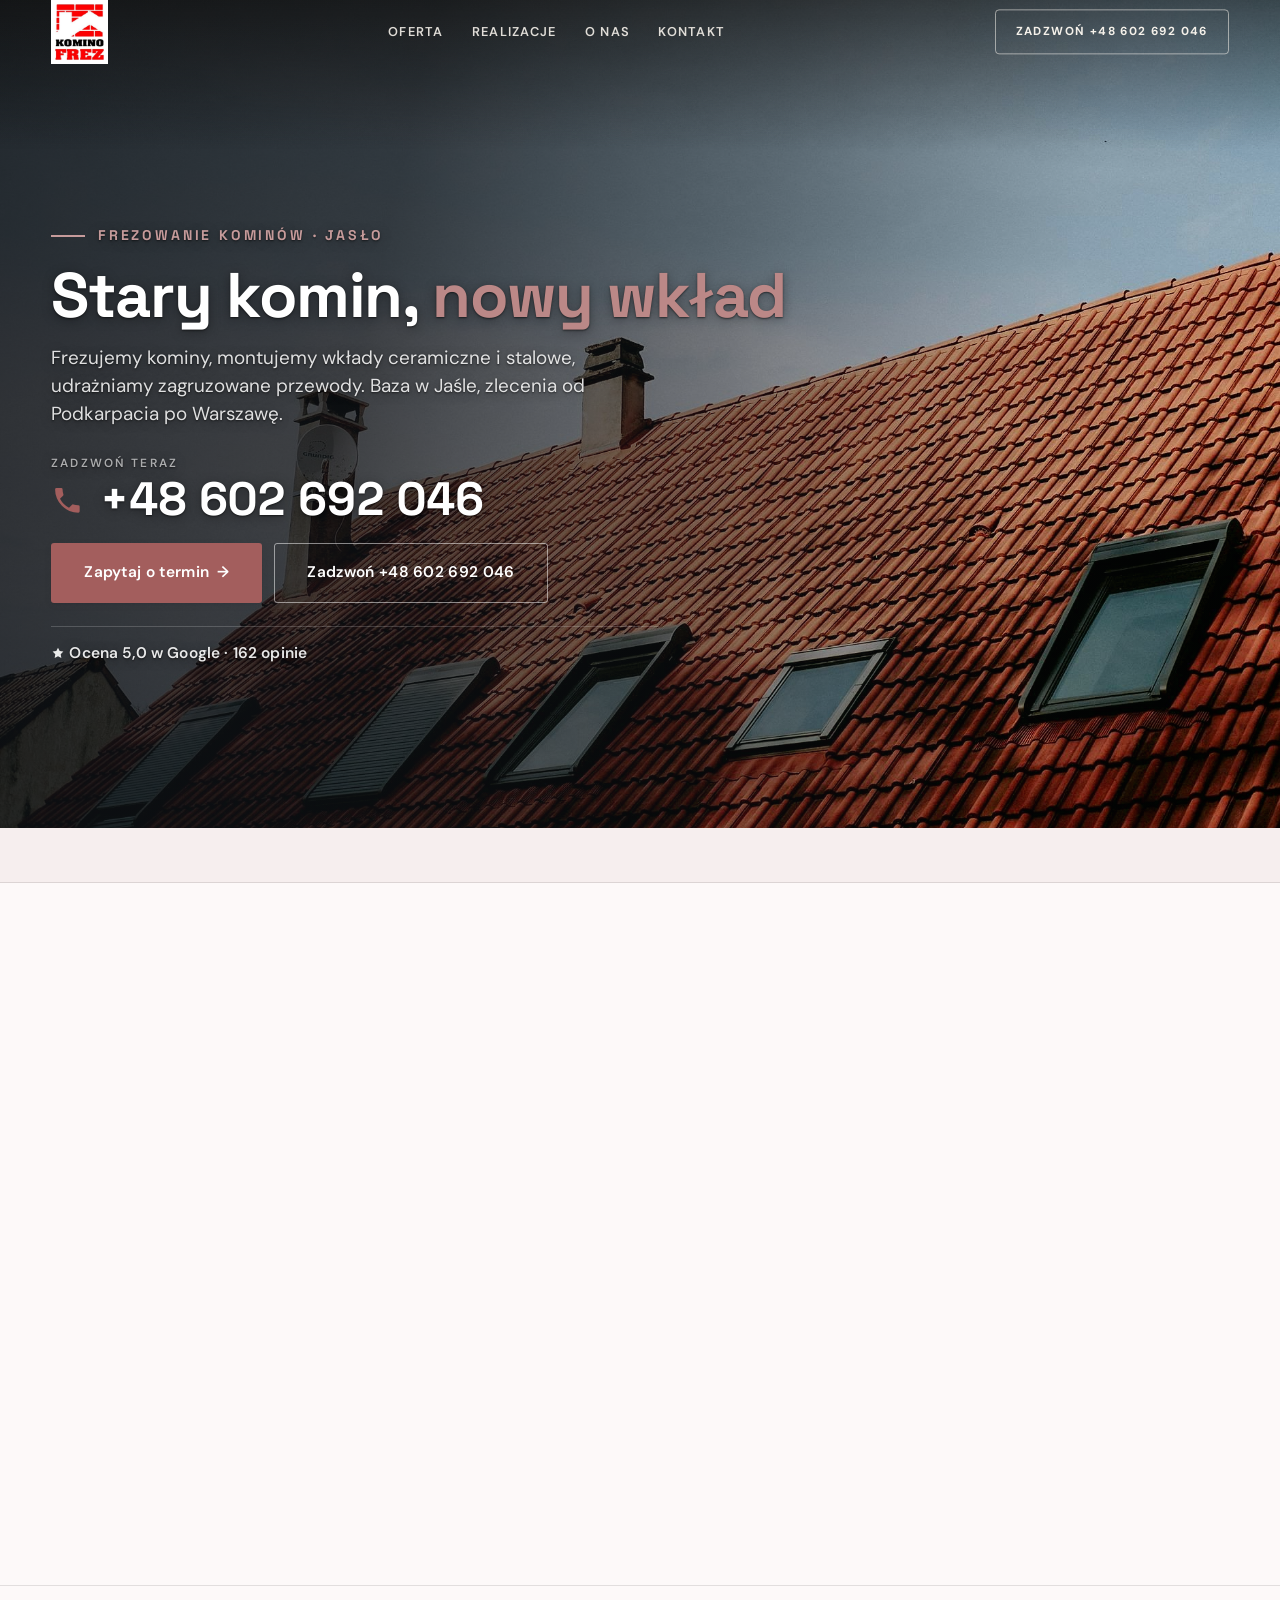
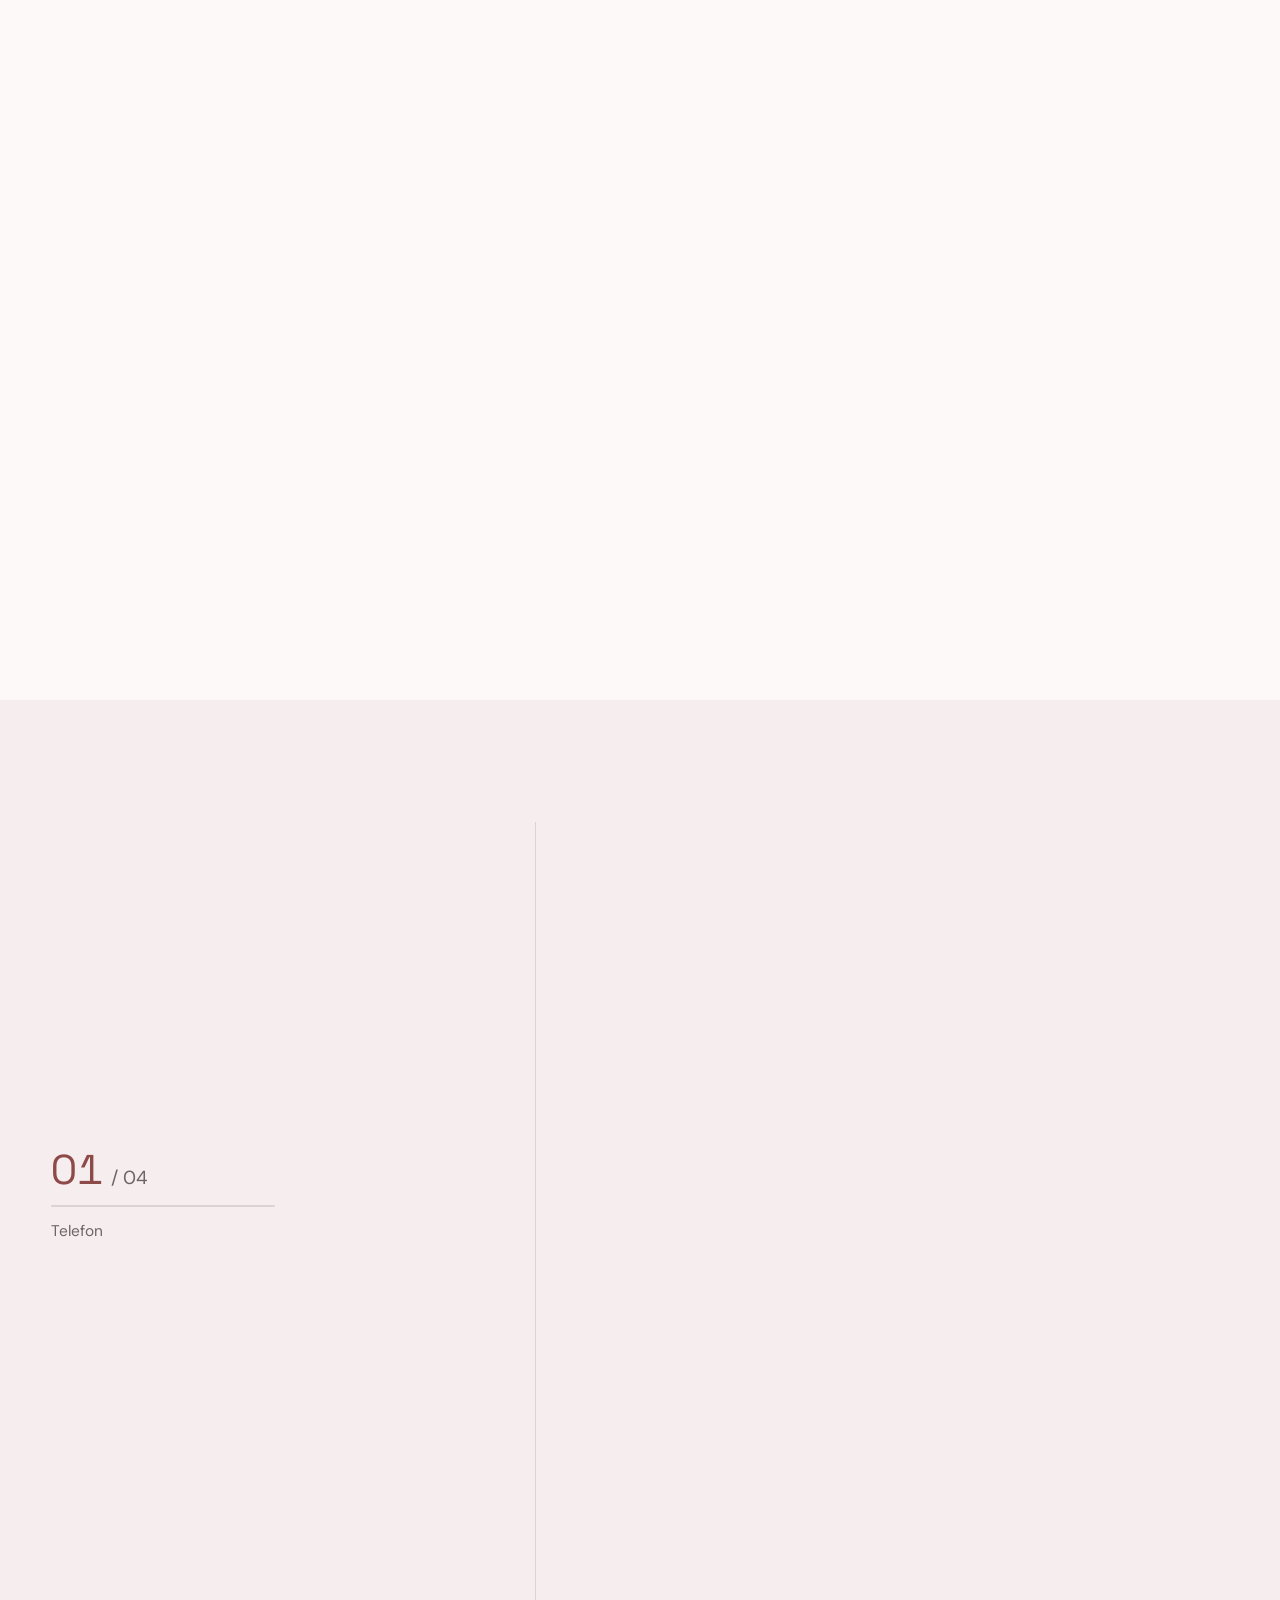
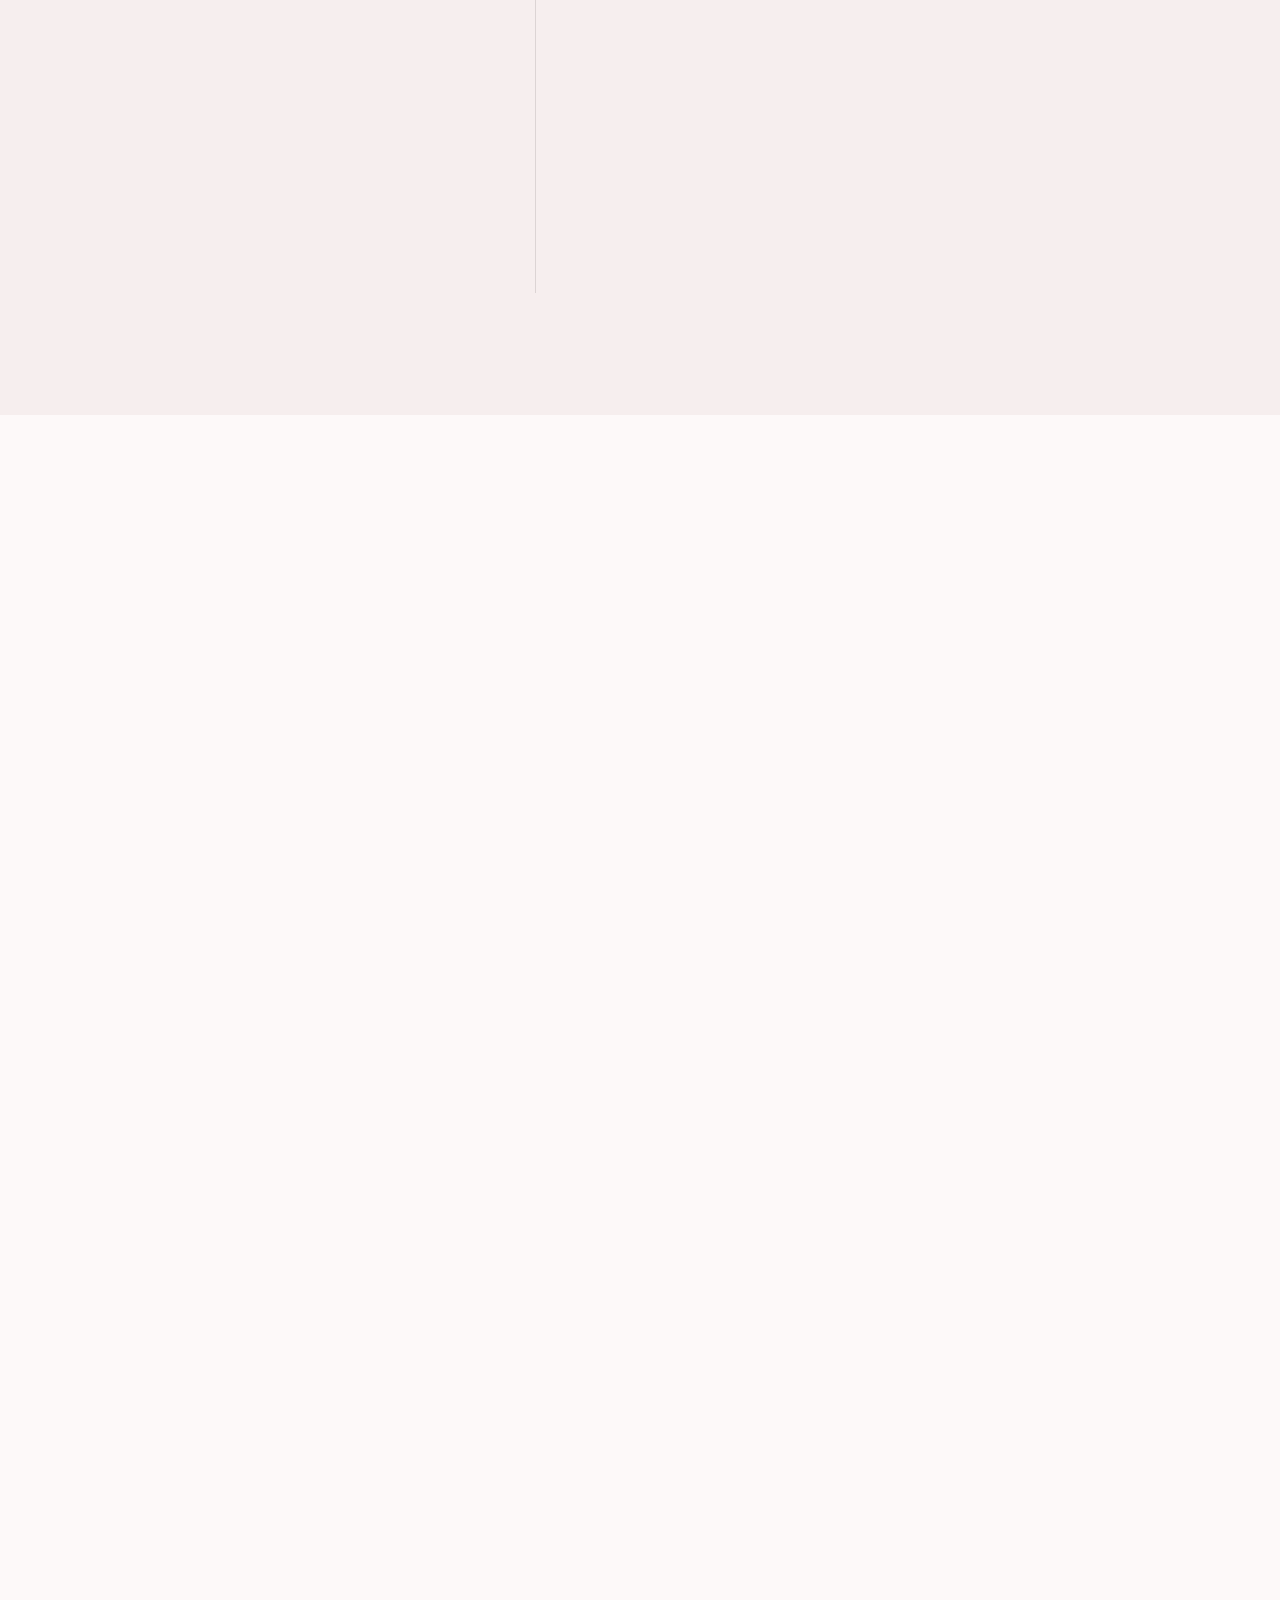
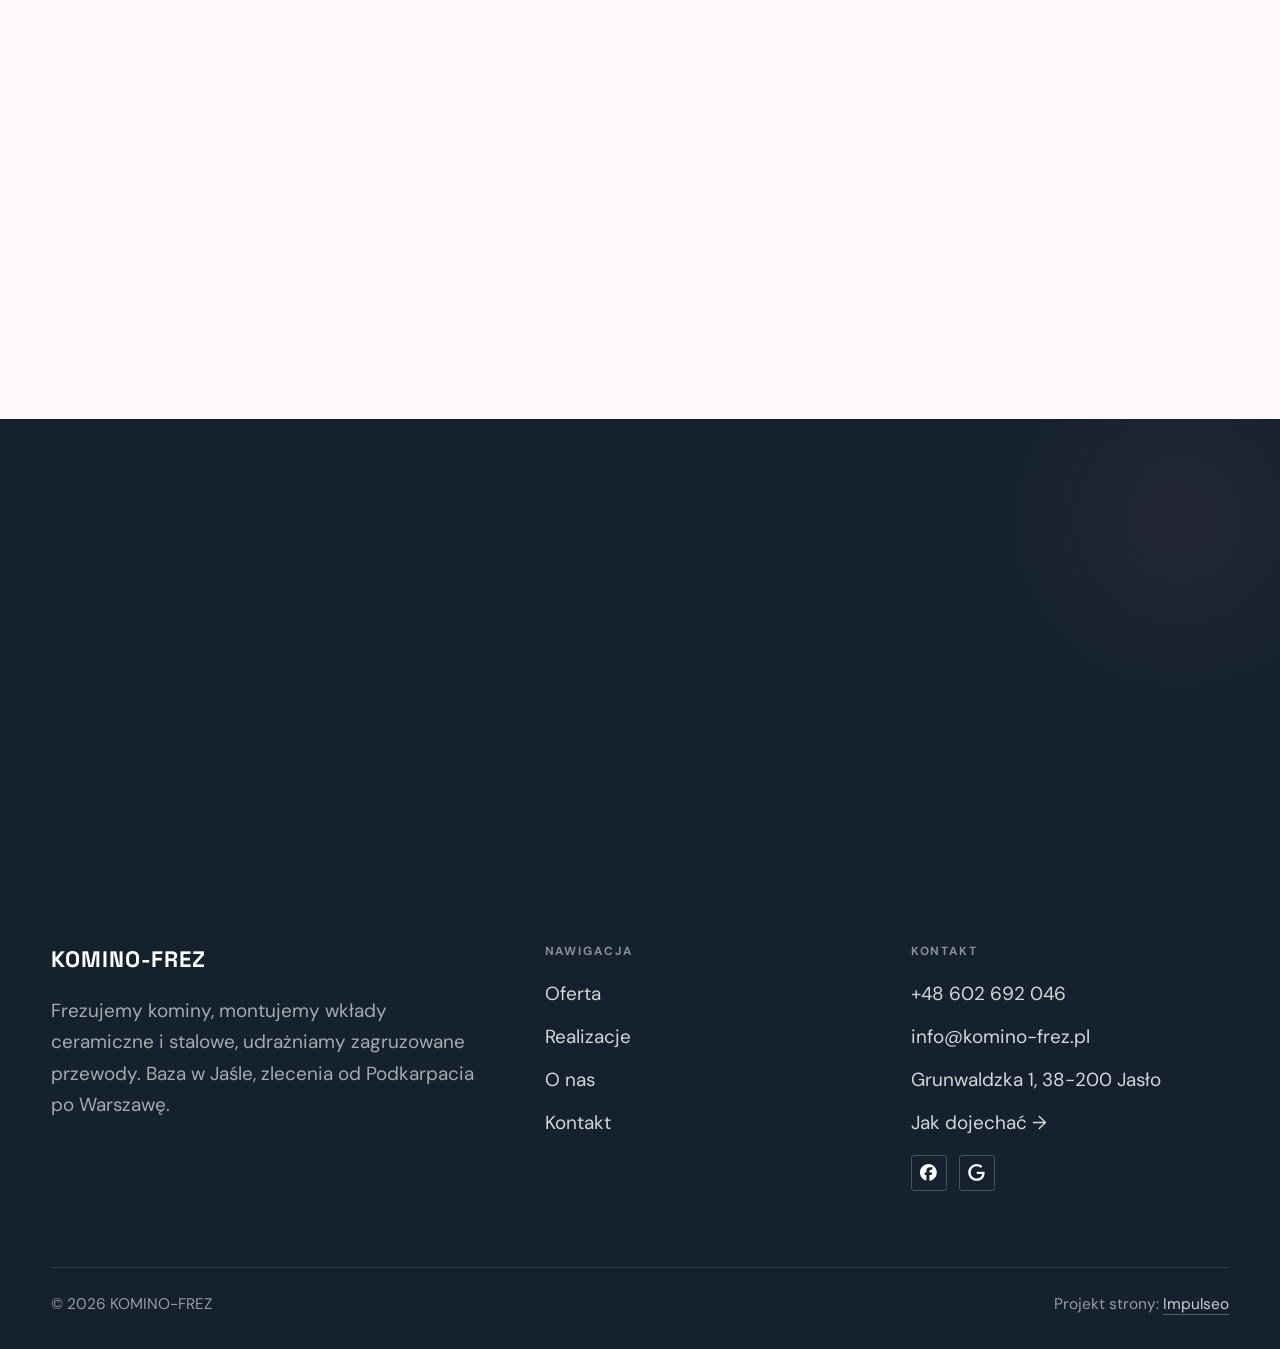
==== index.html @ 948ffa6e "Strona demo: komino-frez" ====
<!DOCTYPE html>
<html lang="pl">
<head>
<meta charset="UTF-8">
<meta name="viewport" content="width=device-width, initial-scale=1.0">
<title>KOMINO-FREZ - frezowanie kominów · Jasło</title>
<meta name="description" content="KOMINO-FREZ, Jasło. Frezowanie (rozwiercanie) kominów, montaż wkładów ceramicznych i stalowych, udrażnianie zagruzowanych przewodów. Od Podkarpacia po Mazowsze. Tel. 602 692 046.">
<link rel="canonical" href="https://kris20032.github.io/komino-frez/">
<meta name="robots" content="noindex, nofollow">
<meta property="og:type" content="website">
<meta property="og:locale" content="pl_PL">
<meta property="og:site_name" content="KOMINO-FREZ">
<meta property="og:title" content="KOMINO-FREZ - frezowanie kominów · Jasło">
<meta property="og:description" content="KOMINO-FREZ, Jasło. Frezowanie (rozwiercanie) kominów, montaż wkładów ceramicznych i stalowych, udrażnianie zagruzowanych przewodów. Od Podkarpacia po Mazowsze. Tel. 602 692 046.">
<meta property="og:url" content="https://kris20032.github.io/komino-frez/">
<meta property="og:image" content="https://kris20032.github.io/komino-frez/img/og.jpg">
<meta property="og:image:width" content="1200">
<meta property="og:image:height" content="630">
<meta name="twitter:card" content="summary_large_image">
<script type="application/ld+json">{"@context": "https://schema.org", "@type": "LocalBusiness", "name": "KOMINO-FREZ", "url": "https://kris20032.github.io/komino-frez/", "telephone": "+48602692046", "image": "https://kris20032.github.io/komino-frez/img/og.jpg", "areaServed": "Jasło", "sameAs": ["https://maps.google.com/?cid=12561230546235447447&g_mp=Cidnb29nbGUubWFwcy5wbGFjZXMudjEuUGxhY2VzLlNlYXJjaFRleHQQAhgEIAA", "https://www.facebook.com/kominofrez/"]}</script>
<link rel="preconnect" href="https://fonts.googleapis.com">
<link rel="preconnect" href="https://fonts.gstatic.com" crossorigin>
<link href="https://fonts.googleapis.com/css2?family=Space+Grotesk:wght@500;600;700&family=DM+Sans:opsz,wght@9..40,400;9..40,500;9..40,600&display=swap" rel="stylesheet">
<link rel="stylesheet" href="assets/styles.css?v=fa766d61">
</head>
<body>

<header class="nav">
  <div class="wrap nav-inner">
    <a class="brand brand-has-logo" href="index.html"><img class="brand-logo" src="img/logo.png" alt="KOMINO-FREZ" width="664" height="742" decoding="async"></a>
    <nav class="nav-links">
      <a href="oferta.html">Oferta</a>
      <a href="realizacje.html">Realizacje</a>
      <a href="o-nas.html">O nas</a>
      <a href="kontakt.html">Kontakt</a>
      <a href="tel:+48602692046" class="btn btn-accent">Zadzwoń +48 602 692 046</a>
    </nav>
    <button class="nav-toggle" aria-label="Menu"><span></span><span></span><span></span></button>
  </div>
</header>

<main>
<section class="hero-fach">
  <img class="hf-photo" src="img/hero.jpg" fetchpriority="high" alt="KOMINO-FREZ" width="1880" height="1253">
  <div class="hf-panel">
    <div class="hf-inner">
      <span class="hf-kicker">Frezowanie kominów · Jasło</span>
      <h1 class="hf-title">Stary komin, <em>nowy wkład</em></h1>
      <p class="hf-lead">Frezujemy kominy, montujemy wkłady ceramiczne i stalowe, udrażniamy zagruzowane przewody. Baza w Jaśle, zlecenia od Podkarpacia po Warszawę.</p>
      <a class="hf-phone" href="tel:+48602692046"><span class="hf-phone-lab">Zadzwoń teraz</span><span class="hf-phone-num"><svg class="ico-tel" width="16" height="16" viewBox="0 0 24 24" fill="none" aria-hidden="true"><path d="M6.6 10.8a15.5 15.5 0 0 0 6.6 6.6l2.2-2.2a1 1 0 0 1 1-.24 11.4 11.4 0 0 0 3.6.58 1 1 0 0 1 1 1V20a1 1 0 0 1-1 1A17 17 0 0 1 3 4a1 1 0 0 1 1-1h3.5a1 1 0 0 1 1 1c0 1.25.2 2.46.58 3.6a1 1 0 0 1-.25 1l-2.23 2.2Z" fill="currentColor"/></svg> +48 602 692 046</span></a>
      <div class="hf-actions">
        <a href="kontakt.html" class="btn btn-accent">Zapytaj o termin <span class="arr">→</span></a>
        <a href="tel:+48602692046" class="btn btn-ghost hf-ghost">Zadzwoń +48 602 692 046</a>
      </div>
      <div class="hf-trust"><svg class="ico-star" width="14" height="14" viewBox="0 0 24 24" style="vertical-align:-2px" aria-hidden="true"><path d="M12 2.8l2.85 5.8 6.4.93-4.63 4.5 1.1 6.37L12 17.4l-5.72 3 1.1-6.37-4.63-4.5 6.4-.93L12 2.8Z" fill="currentColor"/></svg> Ocena 5,0 w Google · 162 opinie</div>
    </div>
  </div>
</section>
<section class="fach-promise">
  <div class="wrap">
    <ul class="fp-row reveal"><li>Frezowanie, wkład i podłączenie</li><li>Od Jasła po Warszawę</li><li>Domy, firmy, spółdzielnie</li></ul>
  </div>
</section>
<section class="objawy">
  <div class="wrap">
    <div class="head reveal">
      <span class="eyebrow">Z czym dzwonicie</span>
      <h2>Co się dzieje z kominem?</h2>
      <p>Opisz problem przez telefon - powiemy, czy wystarczy udrożnienie, czy trzeba frezować i dawać wkład.</p>
    </div>
    <div class="obj-grid">
      <a class="obj-tile reveal" href="kontakt.html"><span class="ot-row"><span class="ot-name">Komin za wąski na wkład</span><span class="ot-arr" aria-hidden="true">→</span></span></a>
      <a class="obj-tile reveal" href="kontakt.html"><span class="ot-row"><span class="ot-name">Nowy kocioł albo piec</span><span class="ot-arr" aria-hidden="true">→</span></span></a>
      <a class="obj-tile reveal" href="kontakt.html"><span class="ot-row"><span class="ot-name">Zagruzowany przewód</span><span class="ot-arr" aria-hidden="true">→</span></span></a>
      <a class="obj-tile reveal" href="kontakt.html"><span class="ot-row"><span class="ot-name">Komin nie ciągnie</span><span class="ot-arr" aria-hidden="true">→</span></span></a>
      <a class="obj-tile reveal" href="kontakt.html"><span class="ot-row"><span class="ot-name">Wilgoć i wykwity na kominie</span><span class="ot-arr" aria-hidden="true">→</span></span></a>
      <a class="obj-tile reveal" href="kontakt.html"><span class="ot-row"><span class="ot-name">Gniazdo ptaków w przewodzie</span><span class="ot-arr" aria-hidden="true">→</span></span></a>
    </div>
  </div>
</section>
<section class="opinie-mini" aria-label="Opinie klientów">
  <div class="wrap">
    <div class="om-row">
      <div class="om-item reveal"><blockquote>„Świetna, solidna firma, robi rzeczy wręcz nie możliwe.”</blockquote><span class="om-autor">Sabina Czarnecka</span></div>
      <div class="om-item reveal"><blockquote>„Gorąco polecam tę firmę!”</blockquote><span class="om-autor">Mateusz Wróbel</span></div>
      <div class="om-item reveal"><blockquote>„Gorąco polecam firmę Komino-Frez!”</blockquote><span class="om-autor">M</span></div>
    </div>
  </div>
</section>
<section class="gateways-band">
  <div class="wrap">
    <div class="gateways">
      <a href="oferta.html" class="gateway reveal"><img src="img/g6.jpg" alt="Komin przed frezowaniem" loading="lazy" width="1466" height="2174" decoding="async"><span class="g-ttl">Frezowanie kominów</span></a>
      <a href="oferta.html" class="gateway reveal"><img src="img/g2.jpg" alt="Wkłady ceramiczne" loading="lazy" width="771" height="1205" decoding="async"><span class="g-ttl">Wkłady ceramiczne</span></a>
      <a href="oferta.html" class="gateway reveal"><img src="img/g1.jpg" alt="Wkład stalowy wyprowadzony nad dach" loading="lazy" width="1502" height="2760" decoding="async"><span class="g-ttl">Wkłady stalowe</span></a>
    </div>
  </div>
</section>
<section class="proces proces-os fachowcy">
  <div class="wrap proc-grid">
    <div class="proc-side">
      <div class="head reveal">
        <span class="eyebrow">Jak pracujemy</span>
        <h2>Wiesz, na czym stoisz - na każdym etapie</h2>
        <p>Od pierwszego telefonu do odbioru roboty - krok po kroku.</p>
      </div>
      <div class="proc-count" aria-hidden="true"><span class="pc-cur">01</span><span class="pc-all">/ 04</span></div>
      <div class="proc-bar" aria-hidden="true"><i></i></div>
      <p class="proc-now" aria-hidden="true">Telefon</p>
    </div>
    <ol class="proces-line">
      <li class="reveal"><span class="pno">01</span><h3>Telefon</h3><p>Mówisz, jaki masz piec i co się dzieje z kominem. Ustalamy termin przyjazdu.</p></li>
      <li class="reveal"><span class="pno">02</span><h3>Oględziny komina</h3><p>Sprawdzamy przewód i dobieramy wkład o właściwej średnicy. Cenę podajemy przed pracą.</p></li>
      <li class="reveal"><span class="pno">03</span><h3>Frezowanie i montaż</h3><p>Frezujemy przewód, wpuszczamy wkład, robimy obróbkę na dachu i podłączenie.</p></li>
      <li class="reveal"><span class="pno">04</span><h3>Odbiór i porady</h3><p>Na koniec pokazujemy, co zrobiliśmy, i podpowiadamy, jak palić, żeby komin służył latami.</p></li>
    </ol>
  </div>
</section>
<section>
  <div class="wrap">
    <div class="head reveal">
      <span class="eyebrow">Realizacje</span>
      <h2>Z naszych zleceń</h2>
      <p>Wkłady wyprowadzone nad dach, kominy przed frezowaniem, podłączenia kotłów i magazyn wkładów.</p>
    </div>
    <div class="gallery">
      <div class="tile t-two3 reveal"><img src="img/g4.jpg" alt="Elementy wkładu przed montażem" loading="lazy" width="1502" height="2760" decoding="async"></div>
      <div class="tile t-third reveal"><img src="img/g5.jpg" alt="Wkłady kominowe na stanie" loading="lazy" width="572" height="1024" decoding="async"></div>
      <div class="tile t-third reveal"><img src="img/g3.jpg" alt="Flagi KOMINO-FREZ" loading="lazy" width="691" height="1024" decoding="async"></div>
      <div class="tile t-third reveal"><img src="img/g7.jpg" alt="Kształtki i rury w magazynie" loading="lazy" width="572" height="1024" decoding="async"></div>
      <div class="tile t-third reveal"><img src="img/g8.jpg" alt="Wkłady i kształtki" loading="lazy" width="572" height="1024" decoding="async"></div>
    </div>
    <div style="margin-top:var(--space-7)" class="reveal"><a href="realizacje.html" class="btn btn-accent">Pełna galeria <span class="arr">→</span></a></div>
  </div>
</section>
<section class="fach-uslugi">
  <div class="wrap">
    <div class="head reveal">
      <span class="eyebrow">Co robimy</span>
      <h2>Frezowanie, wkłady i udrażnianie</h2>
      <p>Roboty, które wykonuję regularnie - rozpisane razem z cenami.</p>
    </div>
    <ul class="fu-list">
      <li class="fu-row reveal"><div class="fu-name">Frezowanie kominów</div><div class="fu-desc">Rozwiercamy przewód kominowy frezem, żeby zmieścił się wkład o potrzebnej średnicy.</div><a class="fu-cta" href="kontakt.html">Wycena <span class="arr">→</span></a></li>
      <li class="fu-row reveal"><div class="fu-name">Wkłady ceramiczne</div><div class="fu-desc">Montujemy wkłady ceramiczne w istniejących kominach, na przykład fi 180 do kotła na paliwo stałe.</div><a class="fu-cta" href="kontakt.html">Wycena <span class="arr">→</span></a></li>
      <li class="fu-row reveal"><div class="fu-name">Wkłady stalowe</div><div class="fu-desc">Wkłady żaroodporne i kwaso-żaroodporne do kotłów gazowych, olejowych i na paliwo stałe.</div><a class="fu-cta" href="kontakt.html">Wycena <span class="arr">→</span></a></li>
      <li class="fu-row reveal"><div class="fu-name">Udrażnianie przewodów</div><div class="fu-desc">Usuwamy zagruzowania, sadzę i gniazda kawek z przewodów dymowych, spalinowych i wentylacyjnych.</div><a class="fu-cta" href="kontakt.html">Wycena <span class="arr">→</span></a></li>
      <li class="fu-row reveal"><div class="fu-name">Podłączenie pieca</div><div class="fu-desc">W jednym zleceniu: frezowanie, wkład, montaż i podłączenie kotła do komina.</div><a class="fu-cta" href="kontakt.html">Wycena <span class="arr">→</span></a></li>
      <li class="fu-row reveal"><div class="fu-name">Doradztwo techniczne</div><div class="fu-desc">Pomagamy dobrać wkład do pieca i paliwa. Pracujemy na materiałach Zapel, Schiedel, MK i KNM.</div><a class="fu-cta" href="kontakt.html">Wycena <span class="arr">→</span></a></li>
    </ul>
    <div style="margin-top:var(--space-7)" class="reveal"><a href="oferta.html" class="btn btn-ghost">Pełna oferta <span class="arr">→</span></a></div>
  </div>
</section>
<section class="stopklatka" aria-hidden="true">
  <div class="stk-bg" style="background-image:url(img/g13.jpg)"></div>
</section>
<section class="opinie">
  <div class="wrap">
    <div class="head center reveal">
      <span class="eyebrow">Opinie</span>
      <h2>Co mówią klienci</h2>
    </div>
    <p class="op-meta reveal"><span class="g-badge"><svg class="gb-ico" viewBox="0 0 24 24" width="18" height="18" aria-hidden="true"><path fill="#4285F4" d="M22.56 12.25c0-.78-.07-1.53-.2-2.25H12v4.26h5.92c-.26 1.37-1.04 2.53-2.21 3.31v2.77h3.57c2.08-1.92 3.28-4.74 3.28-8.09z"/><path fill="#34A853" d="M12 23c2.97 0 5.46-.98 7.28-2.66l-3.57-2.77c-.98.66-2.23 1.06-3.71 1.06-2.86 0-5.29-1.93-6.16-4.53H2.18v2.84C3.99 20.53 7.7 23 12 23z"/><path fill="#FBBC05" d="M5.84 14.09c-.22-.66-.35-1.36-.35-2.09s.13-1.43.35-2.09V7.07H2.18C1.43 8.55 1 10.22 1 12s.43 3.45 1.18 4.93l2.85-2.22.81-.62z"/><path fill="#EA4335" d="M12 5.38c1.62 0 3.06.56 4.21 1.64l3.15-3.15C17.45 2.09 14.97 1 12 1 7.7 1 3.99 3.47 2.18 7.07l3.66 2.84c.87-2.6 3.3-4.53 6.16-4.53z"/></svg><b class="gb-ocena">5,0</b><svg class="gb-stars" viewBox="0 0 90 18" width="74" height="14.8" aria-hidden="true"><g fill="currentColor" opacity=".26"><path transform="translate(0,0)" d="M9 1.6l2.2 4.46 4.92.72-3.56 3.47.84 4.9L9 12.74l-4.4 2.31.84-4.9L1.88 6.68l4.92-.72L9 1.6Z"/><path transform="translate(18,0)" d="M9 1.6l2.2 4.46 4.92.72-3.56 3.47.84 4.9L9 12.74l-4.4 2.31.84-4.9L1.88 6.68l4.92-.72L9 1.6Z"/><path transform="translate(36,0)" d="M9 1.6l2.2 4.46 4.92.72-3.56 3.47.84 4.9L9 12.74l-4.4 2.31.84-4.9L1.88 6.68l4.92-.72L9 1.6Z"/><path transform="translate(54,0)" d="M9 1.6l2.2 4.46 4.92.72-3.56 3.47.84 4.9L9 12.74l-4.4 2.31.84-4.9L1.88 6.68l4.92-.72L9 1.6Z"/><path transform="translate(72,0)" d="M9 1.6l2.2 4.46 4.92.72-3.56 3.47.84 4.9L9 12.74l-4.4 2.31.84-4.9L1.88 6.68l4.92-.72L9 1.6Z"/></g><clipPath id="gs1000"><rect x="0" y="0" width="90.0" height="18"/></clipPath><g fill="#FBBC04" clip-path="url(#gs1000)"><path transform="translate(0,0)" d="M9 1.6l2.2 4.46 4.92.72-3.56 3.47.84 4.9L9 12.74l-4.4 2.31.84-4.9L1.88 6.68l4.92-.72L9 1.6Z"/><path transform="translate(18,0)" d="M9 1.6l2.2 4.46 4.92.72-3.56 3.47.84 4.9L9 12.74l-4.4 2.31.84-4.9L1.88 6.68l4.92-.72L9 1.6Z"/><path transform="translate(36,0)" d="M9 1.6l2.2 4.46 4.92.72-3.56 3.47.84 4.9L9 12.74l-4.4 2.31.84-4.9L1.88 6.68l4.92-.72L9 1.6Z"/><path transform="translate(54,0)" d="M9 1.6l2.2 4.46 4.92.72-3.56 3.47.84 4.9L9 12.74l-4.4 2.31.84-4.9L1.88 6.68l4.92-.72L9 1.6Z"/><path transform="translate(72,0)" d="M9 1.6l2.2 4.46 4.92.72-3.56 3.47.84 4.9L9 12.74l-4.4 2.31.84-4.9L1.88 6.68l4.92-.72L9 1.6Z"/></g></svg><span class="gb-txt">162 opinie w Google</span></span></p>
    <p class="op-meta reveal"><a class="op-google" href="https://maps.google.com/?cid=12561230546235447447&amp;g_mp=Cidnb29nbGUubWFwcy5wbGFjZXMudjEuUGxhY2VzLlNlYXJjaFRleHQQAhgEIAA" target="_blank" rel="noopener"><svg class="op-g-ico" viewBox="0 0 24 24" width="17" height="17" aria-hidden="true"><path fill="#4285F4" d="M22.56 12.25c0-.78-.07-1.53-.2-2.25H12v4.26h5.92c-.26 1.37-1.04 2.53-2.21 3.31v2.77h3.57c2.08-1.92 3.28-4.74 3.28-8.09z"/><path fill="#34A853" d="M12 23c2.97 0 5.46-.98 7.28-2.66l-3.57-2.77c-.98.66-2.23 1.06-3.71 1.06-2.86 0-5.29-1.93-6.16-4.53H2.18v2.84C3.99 20.53 7.7 23 12 23z"/><path fill="#FBBC05" d="M5.84 14.09c-.22-.66-.35-1.36-.35-2.09s.13-1.43.35-2.09V7.07H2.18C1.43 8.55 1 10.22 1 12s.43 3.45 1.18 4.93l2.85-2.22.81-.62z"/><path fill="#EA4335" d="M12 5.38c1.62 0 3.06.56 4.21 1.64l3.15-3.15C17.45 2.09 14.97 1 12 1 7.7 1 3.99 3.47 2.18 7.07l3.66 2.84c.87-2.6 3.3-4.53 6.16-4.53z"/></svg><span>Zobacz opinie w Google</span><span class="arr">→</span></a></p>
    <div class="opinie-grid">
      <figure class="op-card reveal"><span class="op-star"><svg class="ico-star" width="14" height="14" viewBox="0 0 24 24" style="vertical-align:-2px" aria-hidden="true"><path d="M12 2.8l2.85 5.8 6.4.93-4.63 4.5 1.1 6.37L12 17.4l-5.72 3 1.1-6.37-4.63-4.5 6.4-.93L12 2.8Z" fill="currentColor"/></svg><svg class="ico-star" width="14" height="14" viewBox="0 0 24 24" style="vertical-align:-2px" aria-hidden="true"><path d="M12 2.8l2.85 5.8 6.4.93-4.63 4.5 1.1 6.37L12 17.4l-5.72 3 1.1-6.37-4.63-4.5 6.4-.93L12 2.8Z" fill="currentColor"/></svg><svg class="ico-star" width="14" height="14" viewBox="0 0 24 24" style="vertical-align:-2px" aria-hidden="true"><path d="M12 2.8l2.85 5.8 6.4.93-4.63 4.5 1.1 6.37L12 17.4l-5.72 3 1.1-6.37-4.63-4.5 6.4-.93L12 2.8Z" fill="currentColor"/></svg><svg class="ico-star" width="14" height="14" viewBox="0 0 24 24" style="vertical-align:-2px" aria-hidden="true"><path d="M12 2.8l2.85 5.8 6.4.93-4.63 4.5 1.1 6.37L12 17.4l-5.72 3 1.1-6.37-4.63-4.5 6.4-.93L12 2.8Z" fill="currentColor"/></svg><svg class="ico-star" width="14" height="14" viewBox="0 0 24 24" style="vertical-align:-2px" aria-hidden="true"><path d="M12 2.8l2.85 5.8 6.4.93-4.63 4.5 1.1 6.37L12 17.4l-5.72 3 1.1-6.37-4.63-4.5 6.4-.93L12 2.8Z" fill="currentColor"/></svg></span><blockquote>Świetna, solidna firma, robi rzeczy wręcz nie możliwe. Nie oszczędzają siebie i sprzętu. Znają się na swoim fachu. Nawet najtrudniejszy komin nie jest dla nich straszny. Godni polecenia na 200%.</blockquote><span class="op-autor">Sabina Czarnecka</span></figure>
      <figure class="op-card reveal"><span class="op-star"><svg class="ico-star" width="14" height="14" viewBox="0 0 24 24" style="vertical-align:-2px" aria-hidden="true"><path d="M12 2.8l2.85 5.8 6.4.93-4.63 4.5 1.1 6.37L12 17.4l-5.72 3 1.1-6.37-4.63-4.5 6.4-.93L12 2.8Z" fill="currentColor"/></svg><svg class="ico-star" width="14" height="14" viewBox="0 0 24 24" style="vertical-align:-2px" aria-hidden="true"><path d="M12 2.8l2.85 5.8 6.4.93-4.63 4.5 1.1 6.37L12 17.4l-5.72 3 1.1-6.37-4.63-4.5 6.4-.93L12 2.8Z" fill="currentColor"/></svg><svg class="ico-star" width="14" height="14" viewBox="0 0 24 24" style="vertical-align:-2px" aria-hidden="true"><path d="M12 2.8l2.85 5.8 6.4.93-4.63 4.5 1.1 6.37L12 17.4l-5.72 3 1.1-6.37-4.63-4.5 6.4-.93L12 2.8Z" fill="currentColor"/></svg><svg class="ico-star" width="14" height="14" viewBox="0 0 24 24" style="vertical-align:-2px" aria-hidden="true"><path d="M12 2.8l2.85 5.8 6.4.93-4.63 4.5 1.1 6.37L12 17.4l-5.72 3 1.1-6.37-4.63-4.5 6.4-.93L12 2.8Z" fill="currentColor"/></svg><svg class="ico-star" width="14" height="14" viewBox="0 0 24 24" style="vertical-align:-2px" aria-hidden="true"><path d="M12 2.8l2.85 5.8 6.4.93-4.63 4.5 1.1 6.37L12 17.4l-5.72 3 1.1-6.37-4.63-4.5 6.4-.93L12 2.8Z" fill="currentColor"/></svg></span><blockquote>Gorąco polecam tę firmę! Zadzwoniłem w wtorek i usłyszałem, że może uda się w następnym tygodniu. Bardzo miłe zaskoczenie - telefon zwrotny, że ekipa może wejść już w środę.</blockquote><span class="op-autor">Mateusz Wróbel</span></figure>
      <figure class="op-card reveal"><span class="op-star"><svg class="ico-star" width="14" height="14" viewBox="0 0 24 24" style="vertical-align:-2px" aria-hidden="true"><path d="M12 2.8l2.85 5.8 6.4.93-4.63 4.5 1.1 6.37L12 17.4l-5.72 3 1.1-6.37-4.63-4.5 6.4-.93L12 2.8Z" fill="currentColor"/></svg><svg class="ico-star" width="14" height="14" viewBox="0 0 24 24" style="vertical-align:-2px" aria-hidden="true"><path d="M12 2.8l2.85 5.8 6.4.93-4.63 4.5 1.1 6.37L12 17.4l-5.72 3 1.1-6.37-4.63-4.5 6.4-.93L12 2.8Z" fill="currentColor"/></svg><svg class="ico-star" width="14" height="14" viewBox="0 0 24 24" style="vertical-align:-2px" aria-hidden="true"><path d="M12 2.8l2.85 5.8 6.4.93-4.63 4.5 1.1 6.37L12 17.4l-5.72 3 1.1-6.37-4.63-4.5 6.4-.93L12 2.8Z" fill="currentColor"/></svg><svg class="ico-star" width="14" height="14" viewBox="0 0 24 24" style="vertical-align:-2px" aria-hidden="true"><path d="M12 2.8l2.85 5.8 6.4.93-4.63 4.5 1.1 6.37L12 17.4l-5.72 3 1.1-6.37-4.63-4.5 6.4-.93L12 2.8Z" fill="currentColor"/></svg><svg class="ico-star" width="14" height="14" viewBox="0 0 24 24" style="vertical-align:-2px" aria-hidden="true"><path d="M12 2.8l2.85 5.8 6.4.93-4.63 4.5 1.1 6.37L12 17.4l-5.72 3 1.1-6.37-4.63-4.5 6.4-.93L12 2.8Z" fill="currentColor"/></svg></span><blockquote>Gorąco polecam firmę Komino-Frez! Panowie byli dzisiaj u mnie montować wkład do komina. Usługa została wykonana niezwykle sprawnie, czysto i z pełnym profesjonalizmem.</blockquote><span class="op-autor">M</span></figure>
    </div>
  </div>
</section>
<section class="obszar">
  <div class="wrap">
    <div class="head center reveal">
      <span class="eyebrow">Obszar działania</span>
      <h2>Dojeżdżamy do Ciebie</h2>
    </div>
    <p class="obszar-txt reveal" style="text-align:center;max-width:60ch;margin:0 auto 1.4rem">Baza w Jaśle. Dojeżdżamy na linii od Podkarpacia po Warszawę: Podkarpackie, Świętokrzyskie, Lubelskie, Łódzkie i Mazowieckie. Zapytaj o swoją miejscowość przez telefon.</p>
    <ul class="obszar-list reveal"><li class="is-home">Jasło</li><li>+ okolice</li></ul>
    <div class="obszar-mapa reveal" style="margin-top:var(--space-7)">
      <iframe title="Obszar działania - Jasło i okolice" src="https://maps.google.com/maps?q=49.7413124%2C21.4814884&amp;z=11&amp;output=embed" loading="lazy" referrerpolicy="no-referrer-when-downgrade" style="width:100%;height:clamp(280px,38vh,420px);border:0;display:block;border-radius:var(--r-md)"></iframe>
    </div>
  </div>
</section>
<section class="cta">
  <div class="wrap">
    <div class="reveal">
      <span class="eyebrow">Współpraca</span>
      <h2>Potrzebujesz fachowca? Wycenimy za darmo.</h2>
      <p>Napisz, co jest do zrobienia - obejrzymy na miejscu i wycenimy. Bez zobowiązań.</p>
    </div>
    <div class="cta-actions reveal">
      <a href="kontakt.html" class="btn btn-light">Zapytaj o termin <span class="arr">→</span></a>
      <a href="tel:+48602692046" class="btn btn-ghost btn-ghost-cta">+48 602 692 046</a>
    </div>
  </div>
</section>
</main>

<footer>
  <div class="wrap">
    <div class="foot-grid">
      <div class="foot-brand">
        <div class="name">KOMINO-FREZ</div>
        <p>Frezujemy kominy, montujemy wkłady ceramiczne i stalowe, udrażniamy zagruzowane przewody. Baza w Jaśle, zlecenia od Podkarpacia po Warszawę.</p>
      </div>
      <div class="foot-col">
        <h4>Nawigacja</h4>
        <a href="oferta.html">Oferta</a>
        <a href="realizacje.html">Realizacje</a>
        <a href="o-nas.html">O nas</a>
        <a href="kontakt.html">Kontakt</a>
      </div>
      <div class="foot-col">
        <h4>Kontakt</h4>
        <a href="tel:+48602692046">+48 602 692 046</a>
        <a href="mailto:info@komino-frez.pl">info@komino-frez.pl</a>
        <p>Grunwaldzka 1, 38-200 Jasło</p>
        <a href="https://maps.google.com/?cid=12561230546235447447&g_mp=Cidnb29nbGUubWFwcy5wbGFjZXMudjEuUGxhY2VzLlNlYXJjaFRleHQQAhgEIAA" target="_blank" rel="noopener">Jak dojechać →</a>
      <div class="foot-soc">
        <a class="soc" href="https://www.facebook.com/kominofrez/" target="_blank" rel="noopener" aria-label="Facebook - KOMINO-FREZ"><svg viewBox="0 0 24 24" aria-hidden="true" focusable="false"><path d="M9.101 23.691v-7.98H6.627v-3.667h2.474v-1.58c0-4.085 1.848-5.978 5.858-5.978.401 0 .955.042 1.468.103a8.68 8.68 0 0 1 1.141.195v3.325a8.623 8.623 0 0 0-.653-.036 26.805 26.805 0 0 0-.733-.009c-.707 0-1.259.096-1.675.309a1.686 1.686 0 0 0-.679.622c-.258.42-.374.995-.374 1.752v1.297h3.919l-.386 2.103-.287 1.564h-3.246v8.245C19.396 23.238 24 18.179 24 12.044c0-6.627-5.373-12-12-12s-12 5.373-12 12c0 5.628 3.874 10.35 9.101 11.647Z" fill="currentColor"/></svg></a>
        <a class="soc" href="https://maps.google.com/?cid=12561230546235447447&g_mp=Cidnb29nbGUubWFwcy5wbGFjZXMudjEuUGxhY2VzLlNlYXJjaFRleHQQAhgEIAA" target="_blank" rel="noopener" aria-label="Google - KOMINO-FREZ"><svg viewBox="0 0 24 24" aria-hidden="true" focusable="false"><path d="M12.48 10.92v3.28h7.84c-.24 1.84-.853 3.187-1.787 4.133-1.147 1.147-2.933 2.4-6.053 2.4-4.827 0-8.6-3.893-8.6-8.72s3.773-8.72 8.6-8.72c2.6 0 4.507 1.027 5.907 2.347l2.307-2.307C18.747 1.44 16.133 0 12.48 0 5.867 0 .307 5.387.307 12s5.56 12 12.173 12c3.573 0 6.267-1.173 8.373-3.36 2.16-2.16 2.84-5.213 2.84-7.667 0-.76-.053-1.467-.173-2.053H12.48z" fill="currentColor"/></svg></a>
      </div>
      </div>
    </div>
    <div class="foot-bot">
      <span>© 2026 KOMINO-FREZ</span>
      <span>Projekt strony: <a class="foot-credit" href="https://impulseo.pl" target="_blank" rel="noopener">Impulseo</a></span>
    </div>
  </div>
</footer>
<div class="sticky-call"><a class="sc-call" href="tel:+48602692046"><svg class="ico-tel" width="16" height="16" viewBox="0 0 24 24" fill="none" aria-hidden="true"><path d="M6.6 10.8a15.5 15.5 0 0 0 6.6 6.6l2.2-2.2a1 1 0 0 1 1-.24 11.4 11.4 0 0 0 3.6.58 1 1 0 0 1 1 1V20a1 1 0 0 1-1 1A17 17 0 0 1 3 4a1 1 0 0 1 1-1h3.5a1 1 0 0 1 1 1c0 1.25.2 2.46.58 3.6a1 1 0 0 1-.25 1l-2.23 2.2Z" fill="currentColor"/></svg> Zadzwoń</a><a class="sc-quote" href="kontakt.html">Zadzwoń</a></div>
<div class="demo-wazne" data-do="2026-11-15" data-cykl="3" hidden><svg class="dw-ico" width="13" height="13" viewBox="0 0 24 24" fill="none" aria-hidden="true"><circle cx="12" cy="12" r="8.6" stroke="currentColor" stroke-width="1.8"/><path d="M12 7.2V12l3.3 2" stroke="currentColor" stroke-width="1.8" stroke-linecap="round"/></svg><span class="dw-txt"></span></div>

<script src="assets/main.js"></script>
</body>
</html>
---- assets/styles.css ----
/* ============================================================
   STOLBASZ — premium, architektoniczny B2B fit-out
   Jasna paleta, zero brązu. System wg premium-web-craft.
   Projekt strony: Impulseo (impulseo.pl)
   ============================================================ */

:root{
  /* PALETA — jasna, architektoniczna, chłodna */
  --paper:#F4F6F8;          /* główne tło */
  --paper-2:#E7EBEF;        /* sekcje alternatywne (chłodny jasny szary) */
  --paper-3:#E7EBEF;        /* delikatne wypełnienia */
  --ink:#15212E;            /* tekst główny — chłodny grafit */
  --ink-soft:#243443;       /* nagłówki drugorzędne */
  --muted:#6B7785;          /* tekst poboczny */
  --line:rgba(21,33,46,.12);/* hairline */
  --accent:#E8A317;         /* stonowany petrol-slate — jedyny akcent */
  --accent-d:#C9870C;
  --accent-soft:rgba(232,163,23,.10);
  --dark:#15212E;           /* sekcje ciemne (stopka/CTA) */

  /* HOVER ZDJĘĆ — JEDEN standard dla całego silnika (decyzja K. 04.08.2026, artefakt z wariantami).
     AKTUALNE (K.+Szymon 09.08.2026, wybór z artefaktu 6 wariantów): zoom 1.05 przy 1.4s -
     przy tak długim czasie mocniejszy kadr NIE skacze, tylko „oddycha". Poprzedni standard
     (1.02 / .55s z 04.08) odbierany jako dynamiczny i szybki.
     Spoczynek lekko przygaszony, ale TYLKO tam, gdzie jest mysz (@media hover:hover) —
     na telefonie zdjęcia zostają w pełnej jasności. */
  --img-zoom:1.05;                   /* K.+Szymon 09.08: wariant F z artefaktu porównawczego */
  --img-rest:brightness(.95) saturate(.99);
  --img-hot:brightness(1.06) saturate(1.05);
  --img-dur:1.4s;                    /* K.+Szymon 09.08 (wariant F): powoli = elegancko */
  --img-ease:cubic-bezier(.16,.84,.44,1);  /* miękki ogon, efekt „oddychania" */

  /* ODSTĘPY — skala 4/8 */
  --space-1:4px; --space-2:8px; --space-3:12px; --space-4:16px; --space-5:24px;
  --space-6:32px; --space-7:48px; --space-8:64px; --space-9:96px; --space-10:128px;

  /* TYPOGRAFIA — fluid clamp() (skala podbita 16.07.2026: większe, czytelniejsze litery — uwaga Adama) */
  --text-sm:clamp(.9rem,.87rem + .12vw,1rem);
  --text-base:clamp(1.08rem,1.04rem + .18vw,1.2rem);
  --text-lg:clamp(1.24rem,1.15rem + .34vw,1.44rem);
  --text-h3:clamp(1.34rem,1.22rem + .55vw,1.66rem);
  --text-h2:clamp(2.1rem,1.66rem + 2.1vw,3.1rem);
  --text-h1:clamp(2.9rem,2.1rem + 4vw,5.1rem);

  /* PROMIENIE — architektoniczne, raczej ostre */
  --r-sm:3px; --r-md:6px; --r-lg:10px;

  /* RUCH */
  --ease:cubic-bezier(.25,.46,.45,.94); --dur:.24s;

  /* CIENIE — miękkie, warstwowe */
  --sh-sm:0 1px 2px rgba(16,24,32,.04), 0 2px 8px rgba(16,24,32,.05);
  --sh-md:0 2px 6px rgba(16,24,32,.05), 0 12px 28px -8px rgba(16,24,32,.12);
  --sh-lg:0 6px 14px rgba(16,24,32,.07), 0 26px 56px -18px rgba(16,24,32,.22);

  --hairline:1px solid var(--line);

  --font-display:'Space Grotesk','Inter',sans-serif;
  --font-body:'DM Sans','Inter',sans-serif;
}

*{box-sizing:border-box;margin:0;padding:0}
html{scroll-behavior:smooth}
body{
  font-family:var(--font-body);
  font-size:var(--text-base);
  line-height:1.65;
  color:var(--ink);
  background:var(--paper);
  -webkit-font-smoothing:antialiased;
  text-rendering:optimizeLegibility;
}
img{max-width:100%;height:auto;display:block}  /* height:auto = width/height z atrybutów trzyma proporcje (TOP#12) */
a{color:inherit;text-decoration:none}

.wrap{width:min(92%,1180px);margin-inline:auto}
section{padding-block:clamp(52px,6.5vw,96px)}

h1,h2,h3{font-family:var(--font-display);font-weight:700;line-height:1.08;letter-spacing:-.02em;color:var(--ink)}
h1{font-size:var(--text-h1);letter-spacing:-.035em}
h2{font-size:var(--text-h2);letter-spacing:-.025em}
h3{font-size:var(--text-h3)}
/* MIARA — długość wiersza. WCAG 2.2 SC 1.4.8: max 80 znaków; Butterick: 45–90.
   68ch daje realnie 72–78 znaków polskiego tekstu, czyli z zapasem pod granicą.
   Wcześniej limit miał TYLKO <p> — <li>, <blockquote> i <dd> nie miały żadnego,
   i to jedyny powód, dla którego 23 bloki na dwóch oddanych stronach jadą po
   83–106 znaków w wierszu (pomiar 07.08.2026, bramka `miara`).
   ⚠️ Listy i definicje ograniczamy TYLKO bez klasy: `ul`/`ol` z klasą to u nas
   układ (siatki kafli, menu), a nie tekst ciągły — tam miarę wyznacza układ. */
/* 60ch, nie 68ch (K. 10.08): po zmianie fontów na węższe kroje (DM Sans i spółka)
   w 68ch mieściło się ~90 znaków - bramka pikselowa słusznie zgłaszała przekroczenie
   granicy 80. Pomiar na żywej przeglądarce: 60ch = 90 znaków, 53ch = ~78 znaków, czyli normę WCAG 1.4.8. */
:root{ --miara:53ch }
p{max-width:min(100%,var(--miara))}
blockquote,
ul:not([class])>li, ol:not([class])>li,
dl:not([class])>dd{max-width:min(100%,var(--miara))}

/* ⚠️ Świadomie BEZ wyjątku `.tile p,.card p,.svc p{max-width:none}`, choć nasuwa się sam:
   te akapity BYŁY już ograniczone (stare `p{max-width:65ch}`), więc „wyjątek" nie odblokowałby
   niczego nowego — tylko ROZLUŹNIŁ stan sprzed zmiany na wszystkich demach naraz.
   `figcaption` żadna z reguł wyżej nie dotyczy, więc też nie potrzebuje zwolnienia. */

/* ŁAMANIE. `balance` wyrównuje długości wierszy w nagłówku, `pretty` pilnuje ostatniego
   wiersza akapitu, żeby nie został w nim jeden wyraz. Obsługiwane od Chrome 117 /
   Safari 17.5; starsze przeglądarki po prostu ignorują tę własność.
   `text-wrap:pretty` nie występowało dotąd ANI RAZ w silniku ani w repo klientów. */
h1,h2,h3,.lead,.lede{text-wrap:balance}
p,li,blockquote,dd{text-wrap:pretty}

.eyebrow{
  font-family:var(--font-body);
  font-size:var(--text-sm);
  font-weight:600;
  letter-spacing:.18em;
  text-transform:uppercase;
  color:var(--accent);
  display:inline-flex;align-items:center;gap:var(--space-3);
}
/* flex:none + margin-top = kreska trzyma się PIERWSZEJ linii. Wcześniej align-items:center
   centrowało ją względem całego bloku i przy zawinięciu (długi kicker typu
   „…WNĘTRZ · LESZNO · OD 2019") druga linia lądowała z brzydkim wcięciem. */
.eyebrow{align-items:flex-start}
.eyebrow>*,.eyebrow{text-wrap:balance}   /* dlugi kicker lamal sie na sierote typu samo „2019" w drugiej linii */
.eyebrow::before{content:"";width:28px;height:1px;background:var(--accent);display:inline-block;flex:none;margin-top:.62em}

.muted{color:var(--muted)}
.lead{font-size:var(--text-lg);line-height:1.55;color:var(--ink-soft);max-width:50ch}

/* ---------- BUTTONS ---------- */
.btn{
  display:inline-flex;align-items:center;gap:var(--space-2);
  font-weight:600;font-size:var(--text-sm);letter-spacing:.02em;
  padding:var(--space-4) var(--space-6);
  border-radius:var(--r-sm);
  transition:transform var(--dur) var(--ease),box-shadow var(--dur) var(--ease),background var(--dur) var(--ease);
  cursor:pointer;border:1px solid transparent;
}
.btn-accent{background:var(--accent);color:#fff;box-shadow:var(--sh-sm)}
.btn-accent:hover{background:var(--accent-d);transform:translateY(-2px);box-shadow:var(--sh-md)}
.btn-accent:active{transform:translateY(0);box-shadow:var(--sh-sm)}
.btn-ghost{background:transparent;color:var(--ink);border-color:var(--line)}
.btn-ghost:hover{border-color:var(--accent);color:var(--accent);transform:translateY(-2px)}
.btn-light{background:#fff;color:var(--ink);box-shadow:var(--sh-sm)}
.btn-light:hover{transform:translateY(-2px);box-shadow:var(--sh-md)}
.btn .arr{transition:transform var(--dur) var(--ease)}
.btn:hover .arr{transform:translateX(4px)}

/* ---------- NAV ---------- */
.nav{
  position:sticky;top:0;z-index:50;
  background:color-mix(in srgb,var(--paper) 88%,transparent);
  backdrop-filter:saturate(140%) blur(10px);
  border-bottom:var(--hairline);
}
.nav-inner{display:flex;align-items:center;justify-content:space-between;gap:var(--space-5);height:72px}
/* ANTY-NACHODZENIE (K. 05.08.2026): długa nazwa firmy + przycisk z pełnym numerem nie mieściły się w pasku
   i flex ściskał linki PONIŻEJ ich treści - "Kontakt" wchodził na ramkę "Zadzwoń +48 ...". Teraz ustępuje
   nazwa marki (skrót wielokropkiem), a menu i przycisk nigdy się nie kurczą ani nie zachodzą na siebie. */
.brand{display:flex;flex-direction:column;line-height:1;min-width:0;flex:0 1 auto}
.brand .name{font-family:var(--font-display);font-weight:800;font-size:1.35rem;letter-spacing:.04em;white-space:nowrap;overflow:hidden;text-overflow:ellipsis}
.brand .sub{font-size:.62rem;letter-spacing:.34em;text-transform:uppercase;color:var(--muted);margin-top:5px;white-space:nowrap;overflow:hidden;text-overflow:ellipsis}
.nav-links{display:flex;align-items:center;gap:var(--space-6);flex:0 0 auto}
.nav-links a{font-size:var(--text-sm);font-weight:500;color:var(--ink-soft);position:relative;padding-block:4px;white-space:nowrap;transition:color var(--dur) var(--ease)}
.nav-links a::after{content:"";position:absolute;left:0;bottom:0;width:0;height:1.5px;background:var(--accent);transition:width var(--dur) var(--ease)}
.nav-links a:hover,.nav-links a.active{color:var(--ink)}
.nav-links a:hover::after,.nav-links a.active::after{width:100%}
.nav-links .btn{padding:var(--space-2) var(--space-5)}
/* przyciski w nav: właściwy kolor (przebij .nav-links a) + bez podkreślenia */
.nav-links a.btn-accent{color:#fff}
.nav-links a.btn-ghost,.nav-links a.btn-light{color:var(--ink)}
/* CTA w pasku: NIE podkreślenie spod linków menu, ale ten sam przelatujący błysk,
   co na wszystkich innych przyciskach (zgłoszenie K. 13.08.2026 - „na hero jest efekt
   światła przechodzącego przez przycisk, na navbarze go nie ma, a mają być identyczne").
   Reguła `.nav-links a::after` jest silniejsza od `.btn::after`, więc trzeba jej
   geometrię wyzerować i wpisać połysk z nazwy - samo `display:none` gasiło efekt. */
.nav-links a.btn::after{
  display:block;content:"";position:absolute;inset:0;z-index:-1;pointer-events:none;
  width:auto;height:auto;border-radius:inherit;   /* kasuje geometrię podkreślenia (width:0;height:1.5px) */
  background:linear-gradient(100deg,transparent 32%,rgba(255,255,255,.20) 50%,transparent 68%);
  translate:-120% 0}
@media (prefers-reduced-motion:no-preference){
  .nav-links a.btn:hover::after{translate:120% 0;transition:translate .75s var(--mt-ease,cubic-bezier(.16,.84,.44,1))}
}
.nav-toggle{display:none;background:none;border:none;cursor:pointer;flex-direction:column;gap:5px;padding:8px}
.nav-toggle span{width:24px;height:2px;background:var(--ink);transition:var(--dur)}
/* Ciasny zakres MIĘDZY menu mobilnym a pełnym pulpitem: zbijamy odstępy i nazwę marki,
   żeby wszystko zmieściło się naturalnie, zanim w ogóle dojdzie do skracania wielokropkiem. */
@media(max-width:1280px) and (min-width:921px){
  .nav-links{gap:var(--space-4)}
  .nav-links .btn{padding:var(--space-2) var(--space-4)}
  .brand .name{font-size:1.15rem}
}

/* ---------- HERO (split) ---------- */
.hero{position:relative;overflow:hidden;border-bottom:var(--hairline)}
.hero-grid{display:grid;grid-template-columns:1.05fr .95fr;gap:clamp(24px,4vw,60px);align-items:center;
  padding-block:clamp(36px,4.5vw,64px)}
.hero-copy .eyebrow{margin-bottom:var(--space-5)}
.hero-copy h1{margin-bottom:var(--space-5)}
.hero-copy .lead{margin-bottom:var(--space-7)}
.hero-actions{display:flex;flex-wrap:wrap;gap:var(--space-4)}
.hero-art{position:relative;aspect-ratio:4/3;border-radius:var(--r-lg);overflow:hidden;box-shadow:var(--sh-lg)}
.hero-art img{width:100%;height:100%;object-fit:cover}
.hero-art::after{content:"";position:absolute;inset:0;background:linear-gradient(180deg,transparent 55%,rgba(18,24,28,.28))}
.hero-badge{position:absolute;left:var(--space-5);bottom:var(--space-5);z-index:2;
  background:rgba(252,252,251,.94);backdrop-filter:blur(4px);
  border-radius:var(--r-md);padding:var(--space-4) var(--space-5);box-shadow:var(--sh-md);max-width:78%}
.hero-badge strong{display:block;font-family:var(--font-display);font-size:1rem;letter-spacing:-.01em}
.hero-badge span{font-size:var(--text-sm);color:var(--muted)}

/* ---------- HERO duży / kinowy (strona główna) ---------- */
.hero-cine{position:relative;min-height:clamp(560px,82vh,840px);min-height:clamp(560px,82svh,840px);display:flex;align-items:center;overflow:hidden;border-bottom:var(--hairline)}
.hero-cine>img{position:absolute;inset:0;width:100%;height:100%;object-fit:cover;z-index:0}
.hero-cine::after{content:"";position:absolute;inset:0;z-index:1;
  background:linear-gradient(95deg,rgba(13,18,23,.86) 0%,rgba(13,18,23,.64) 32%,rgba(13,18,23,.24) 62%,rgba(13,18,23,.04) 100%)}
.hero-cine .wrap{position:relative;z-index:2;padding-block:var(--space-8)}
.hero-cine .hero-copy{max-width:660px}
.hero-cine .eyebrow{color:#fff;margin-bottom:var(--space-5)}
.hero-cine .eyebrow::before{background:#fff}
.hero-cine h1{color:#fff;margin-bottom:var(--space-5);font-size:clamp(2.9rem,2rem + 4.4vw,5.2rem);text-wrap:balance}
.hero-cine .lead{color:rgba(255,255,255,.92);max-width:48ch;margin-bottom:var(--space-7)}
.hero-cine .hero-actions{display:flex;flex-wrap:wrap;gap:var(--space-4)}
/* NISKIE OKNO (laptop z dokiem i paskami przeglądarki ma ~700-780 px wysokości widoku):
   H1 do 5.2rem + długi lead nie mieściły się i przyciski wypadały POD krawędź ekranu -
   klient widział stronę bez ani jednego CTA. Skalujemy w dół, zamiast przycinać treść. */
@media(min-width:821px) and (max-height:820px){
  .hero-cine{min-height:clamp(520px,94svh,780px)}
  .hero-cine .wrap{padding-block:var(--space-6)}
  .hero-cine h1{font-size:clamp(2.2rem,1.5rem + 2.6vw,3.6rem);margin-bottom:var(--space-4)}
  .hero-cine .eyebrow{margin-bottom:var(--space-4)}
  .hero-cine .lead{margin-bottom:var(--space-5);max-width:44ch}
}
@media(max-width:680px){
  .hero-cine{min-height:clamp(520px,76vh,640px);min-height:clamp(520px,76svh,640px);align-items:flex-end}
  .hero-cine::after{background:linear-gradient(0deg,rgba(13,18,23,.9) 6%,rgba(13,18,23,.45) 55%,rgba(13,18,23,.25) 100%)}
  .hero-cine .wrap{padding-bottom:var(--space-9)}
  /* TELEFON (~90% oglądających): lead potrafił zająć 8 linii i zepchnąć CTA poza pierwszy ekran.
     Zwężamy interlinię i skalę - treści nie ucinamy, bo to ona sprzedaje. */
  .hero-cine .lead{font-size:.98rem;line-height:1.5;margin-bottom:var(--space-5)}
  .hero-cine .eyebrow{font-size:.72rem;letter-spacing:.13em;margin-bottom:var(--space-4)}
  .hero-cine .eyebrow::before{width:20px}
  .hero-cine h1{margin-bottom:var(--space-4)}
}

/* full-bleed hero variant (podstrony) */
.pagehead{position:relative;min-height:46vh;min-height:46svh;display:flex;align-items:flex-end;overflow:hidden;border-bottom:var(--hairline)}
.pagehead img{position:absolute;inset:0;width:100%;height:100%;object-fit:cover}
/* 10.08.2026 (decyzja K.): mocniejsze przyciemnienie + cień pod tekstem. Bramka mierzyła na
   nagłówkach podstron 3,38-3,43:1 przy wymaganych 4,5 — jasne zdjęcie (hala, śnieg, niebo)
   podchodziło pod biały tekst. Zdjęcia klientów są różne, więc kontrast musi dawać WARSTWA,
   a nie szczęśliwy dobór kadru. */
.pagehead::after{content:"";position:absolute;inset:0;background:linear-gradient(180deg,rgba(18,24,28,.40),rgba(18,24,28,.76))}
.pagehead .wrap{position:relative;z-index:2;padding-block:var(--space-9);color:#fff}
.pagehead h1{color:#fff;max-width:18ch;text-shadow:0 2px 16px rgba(0,0,0,.55)}
.pagehead .eyebrow{color:#fff}
.pagehead .eyebrow::before{background:#fff}
.pagehead p{color:rgba(255,255,255,.92);margin-top:var(--space-4);max-width:54ch;text-shadow:0 1px 12px rgba(0,0,0,.5)}

/* ---------- STRIP (pasek skrótów / liczby) ---------- */
.strip{background:var(--dark);color:#fff}
/* PASEK HASEŁ — standard 04.08.2026 (decyzja K.): 5 haseł w JEDNYM rzędzie, tekst WYŚRODKOWANY,
   węższe marginesy boczne niż reszta strony (pasek ma iść szerzej), równe wysokości kolumn. */
.strip .wrap{width:min(96%,1440px);display:grid;grid-template-columns:repeat(5,1fr);
  gap:var(--space-5);padding-block:var(--space-7);align-items:stretch}
.strip .item .k{font-family:var(--font-display);font-size:clamp(1.05rem,.82rem + .85vw,1.55rem);
  font-weight:800;letter-spacing:-.02em;color:#fff;line-height:1.18;text-wrap:balance}
.strip .item .v{font-size:var(--text-sm);color:rgba(255,255,255,.66);margin-top:var(--space-2);line-height:1.4}
.strip .item{border-left:2px solid var(--accent);padding-inline:var(--space-4);
  text-align:center;display:flex;flex-direction:column;justify-content:center}
/* liczba kolumn = liczba haseł, żeby ostatnie nie zostawało samo w drugim rzędzie.
   Klasę n-N nadaje multipage.py; domyślnie (bez klasy) pasek jest 5-kolumnowy. */
.strip.n-2 .wrap{grid-template-columns:repeat(2,1fr)}
.strip.n-3 .wrap{grid-template-columns:repeat(3,1fr)}
.strip.n-4 .wrap{grid-template-columns:repeat(4,1fr);gap:var(--space-6)}
.strip.n-4 .item .k{font-size:clamp(1.3rem,1rem + 1.1vw,2rem)}
.strip.n-6 .wrap{grid-template-columns:repeat(6,1fr);gap:var(--space-4)}
.strip.n-6 .item .k{font-size:clamp(.98rem,.8rem + .7vw,1.35rem)}
/* równe łamanie: zamiast "długa linia + jedno słowo" obie linie zbliżonej długości */
.strip .item .k{text-wrap:balance}

/* ---------- SECTION HEAD ---------- */
.head{max-width:48rem;margin-bottom:var(--space-8)}
.head.center{margin-inline:auto;text-align:center}
.head .eyebrow{margin-bottom:var(--space-4)}
.head h2{margin-bottom:var(--space-4)}
.head p{color:var(--muted);font-size:var(--text-lg);line-height:1.55}
.head.center p{margin-inline:auto}

/* ---------- INTRO SPLIT ---------- */
.split{display:grid;grid-template-columns:.92fr 1.08fr;gap:clamp(28px,5vw,80px);align-items:center}
.split.rev{grid-template-columns:1.08fr .92fr}
.split.rev .split-art{order:-1}
.split-art{position:relative;aspect-ratio:5/4;border-radius:var(--r-lg);overflow:hidden;box-shadow:var(--sh-lg)}
.split-art img{width:100%;height:100%;object-fit:cover}
.split-copy h2{margin-bottom:var(--space-5)}
.split-copy p+p{margin-top:var(--space-4)}
.split-copy .btn{margin-top:var(--space-6)}

/* ---------- SERVICES (zakres) ---------- */
.svc-grid{display:grid;grid-template-columns:repeat(auto-fit,minmax(280px,1fr));gap:var(--space-5)}
.svc{background:#fff;border:var(--hairline);border-radius:var(--r-md);padding:var(--space-7) var(--space-6);
  transition:transform var(--dur) var(--ease),box-shadow var(--dur) var(--ease),border-color var(--dur) var(--ease);
  position:relative;overflow:hidden}
.svc::before{content:"";position:absolute;left:0;top:0;width:3px;height:0;background:var(--accent);transition:height var(--dur) var(--ease)}
.svc:hover{transform:translateY(-4px);box-shadow:var(--sh-md);border-color:transparent}
.svc:hover::before{height:100%}
.svc .ic{font-family:var(--font-display);font-size:.8rem;font-weight:700;letter-spacing:.12em;color:var(--accent);margin-bottom:var(--space-4)}
.svc h3{margin-bottom:var(--space-3);font-size:1.22rem}
.svc p{color:var(--muted);font-size:var(--text-base);line-height:1.6}

/* big detailed service rows */
.svc-row{display:grid;grid-template-columns:.8fr 1.2fr;gap:clamp(20px,4vw,60px);align-items:center;padding-block:var(--space-8)}
.svc-row+.svc-row{border-top:var(--hairline)}
.svc-row.rev{grid-template-columns:1.2fr .8fr}
/* Naprzemienny układ wierszy oferty: co drugi wiersz ma zdjęcie po PRAWEJ.
   Było `order:-1` — martwy kod, bo zdjęcie i tak jest pierwszym dzieckiem w HTML,
   więc wszystkie wiersze wyglądały identycznie (zdjęcie zawsze z lewej), a `rev`
   zmieniało tylko szerokość kolumn. Znalezione 29.07.2026 przy różnicowaniu kierunków
   animacji (pomiar pozycji: art.mid 390/502 przy row.mid 756 — zawsze lewa strona). */
.svc-row.rev .svc-row-art{order:2}
.svc-row-art{aspect-ratio:4/3;border-radius:var(--r-md);overflow:hidden;box-shadow:var(--sh-md)}
.svc-row-art img{width:100%;height:100%;object-fit:cover}
.svc-row h3{font-size:1.5rem;margin-bottom:var(--space-4)}
.svc-row .num{font-family:var(--font-display);font-size:.85rem;font-weight:700;letter-spacing:.14em;color:var(--accent);display:block;margin-bottom:var(--space-3)}
.svc-row ul{list-style:none;margin-top:var(--space-4);display:flex;flex-direction:column;gap:var(--space-2)}
.svc-row li{position:relative;padding-left:var(--space-5);color:var(--muted);font-size:var(--text-base)}
.svc-row li::before{content:"";position:absolute;left:0;top:.62em;width:8px;height:1px;background:var(--accent)}

/* ---------- GALLERY (realizacje) ---------- */
.gallery{display:grid;grid-template-columns:repeat(12,1fr);gap:var(--space-4);grid-auto-rows:200px}
/* GALERIA MASONRY — pionowe zdjęcia (portrety beauty/wellness) bez przycinania: kolumny, height auto */
.gallery-masonry{column-count:3;column-gap:var(--space-4)}
@media(max-width:900px){.gallery-masonry{column-count:2}}
@media(max-width:560px){.gallery-masonry{column-count:1}}
.gallery-masonry .m-tile{break-inside:avoid;margin:0 0 var(--space-4);padding:0;position:relative;overflow:hidden;border-radius:var(--r-md);border:1px solid var(--line)}
.gallery-masonry .m-tile img{width:100%;height:auto;display:block}
.gallery-masonry .m-tile .cap{position:absolute;left:0;right:0;bottom:0;padding:var(--space-4);color:#fff;background:linear-gradient(0deg,rgba(0,0,0,.55),transparent);font-size:var(--text-sm)}
.gallery-masonry .m-tile .cap small{display:block;font-weight:400;opacity:.78;letter-spacing:.04em;text-transform:uppercase;font-size:.66rem;margin-top:3px}
.tile{position:relative;overflow:hidden;border-radius:var(--r-md);box-shadow:var(--sh-sm);
  transition:transform var(--dur) var(--ease),box-shadow var(--dur) var(--ease)}
.tile img{width:100%;height:100%;object-fit:cover;
  transition:transform var(--img-dur) var(--img-ease),filter var(--img-dur) var(--img-ease)}
.tile:hover{box-shadow:var(--sh-md)}
.tile .cap{position:absolute;left:0;right:0;bottom:0;padding:var(--space-5) var(--space-4) var(--space-4);
  /* mocniejszy spad + cien pod tekstem: na JASNYCH zdjeciach klienta (biale fronty, sciany)
     slaby gradient dawal kontrast ~1.5:1 zamiast wymaganych 3.6:1 (bramka wygladu, 10.08.2026) */
  background:linear-gradient(transparent 10%,rgba(18,24,28,.55) 40%,rgba(18,24,28,.88) 68%,rgba(18,24,28,.99));color:#fff;
  text-shadow:0 1px 2px rgba(0,0,0,.85),0 2px 10px rgba(0,0,0,.55);
  font-size:var(--text-sm);font-weight:600;letter-spacing:.01em;
  opacity:0;transform:translateY(8px);transition:var(--dur) var(--ease)}
.tile:hover .cap{opacity:1;transform:translateY(0)}
.tile .cap small{display:block;font-weight:400;opacity:.78;letter-spacing:.04em;text-transform:uppercase;font-size:.66rem;margin-top:3px}
/* bento spans */
.t-wide{grid-column:span 6}
.t-tall{grid-column:span 6;grid-row:span 2}
.t-std{grid-column:span 6}
.t-third{grid-column:span 4}
.t-two3{grid-column:span 8}

/* ---------- TRUST / WIARYGODNOŚĆ ---------- */
.trust{background:var(--paper-2)}
.trust-grid{display:grid;grid-template-columns:repeat(auto-fit,minmax(240px,1fr));gap:var(--space-5);margin-top:var(--space-7)}
.trust-card{background:#fff;border-radius:var(--r-md);padding:var(--space-7) var(--space-6);box-shadow:var(--sh-sm);border-top:3px solid var(--accent)}
.trust-card .big{font-family:var(--font-display);font-size:clamp(1.8rem,1.3rem + 1.6vw,2.6rem);font-weight:800;letter-spacing:-.02em;color:var(--ink);line-height:1}
.trust-card h3{font-size:1.12rem;margin:var(--space-3) 0 var(--space-2)}
.trust-card p{color:var(--muted);font-size:var(--text-base);line-height:1.55}

/* ---------- CTA band ---------- */
.cta{background:var(--dark);color:#fff;position:relative;overflow:hidden}
/* telefon w CTA: na ciemnym tle biały (domyślnie), rodziny z JASNYM tłem CTA
   nadpisują to u siebie - wcześniej kolor siedział w stylu inline i wygrywał z rodziną. */
.cta .btn-ghost-cta{color:#fff;border-color:rgba(255,255,255,.3)}
.cta .wrap{display:grid;grid-template-columns:1.4fr .6fr;gap:var(--space-7);align-items:center;position:relative;z-index:2}
.cta h2{color:#fff;max-width:20ch}
.cta p{color:rgba(255,255,255,.74);margin-top:var(--space-4)}
.cta-actions{display:flex;flex-direction:column;gap:var(--space-3);align-items:flex-start}
.cta::before{content:"";position:absolute;right:-80px;top:-80px;width:360px;height:360px;border-radius:50%;
  background:radial-gradient(circle,var(--accent-soft),transparent 70%)}

/* ---------- CONTACT ---------- */
.contact-grid{display:grid;grid-template-columns:.85fr 1.15fr;gap:clamp(28px,4vw,56px);align-items:start}
.info-list{display:flex;flex-direction:column;gap:var(--space-2)}
.info-row{display:flex;gap:var(--space-4);align-items:flex-start;padding-block:var(--space-4);border-bottom:var(--hairline)}
.info-row .ic{flex:none;width:42px;height:42px;display:grid;place-items:center;border-radius:50%;
  background:var(--accent-soft);color:var(--accent);font-size:1.05rem}
.info-row .lbl{font-size:.72rem;letter-spacing:.14em;text-transform:uppercase;color:var(--muted)}
.info-row .val{font-weight:600;font-size:var(--text-base);margin-top:2px}
.info-row a.val:hover{color:var(--accent)}
.map{border:none;border-radius:var(--r-lg);box-shadow:var(--sh-md);width:100%;height:100%;min-height:380px;filter:grayscale(.2) contrast(1.02)}
.form{background:#fff;border:var(--hairline);border-radius:var(--r-lg);padding:clamp(24px,3vw,40px);box-shadow:var(--sh-sm)}
.form .fld{margin-bottom:var(--space-5)}
.form label{display:block;font-size:var(--text-sm);font-weight:600;margin-bottom:var(--space-2)}
.form input,.form textarea{width:100%;font-family:inherit;font-size:var(--text-base);color:var(--ink);
  padding:var(--space-4);border:var(--hairline);border-radius:var(--r-sm);background:var(--paper);transition:border-color var(--dur)}
.form input:focus,.form textarea:focus{outline:none;border-color:var(--accent);background:#fff}
.form textarea{resize:vertical;min-height:120px}
.form .note{font-size:var(--text-sm);color:var(--muted);margin-top:var(--space-3)}

/* ---------- FOOTER ---------- */
footer{background:var(--dark);color:#fff;padding-block:var(--space-9) var(--space-6)}
.foot-grid{display:grid;grid-template-columns:1.4fr 1fr 1fr;gap:var(--space-7);margin-bottom:var(--space-8)}
.foot-brand .name{font-family:var(--font-display);font-weight:800;font-size:1.4rem;letter-spacing:.04em}
.foot-brand p{color:rgba(255,255,255,.62);margin-top:var(--space-4);font-size:var(--text-base);max-width:38ch}
.foot-col h4{font-size:.74rem;letter-spacing:.16em;text-transform:uppercase;color:rgba(255,255,255,.5);margin-bottom:var(--space-4)}
.foot-col a,.foot-col p{display:block;color:rgba(255,255,255,.82);font-size:var(--text-base);margin-bottom:var(--space-3)}
.foot-col a:hover{color:#fff}
.foot-bot{border-top:1px solid rgba(255,255,255,.12);padding-top:var(--space-5);display:flex;justify-content:space-between;flex-wrap:wrap;gap:var(--space-3);
  font-size:var(--text-sm);color:rgba(255,255,255,.55)}
.foot-bot a:hover{color:#fff}
/* Podpis w stopce = klikalny link do impulseo.pl (31.07.2026). Ma być WIDOCZNIE klikalny,
   ale nie krzyczeć - stąd sam kolor jaśniejszy + delikatne podkreślenie na najeździe. */
.foot-bot a.foot-credit{color:rgba(255,255,255,.78);text-decoration:none;border-bottom:1px solid rgba(255,255,255,.28)}
.foot-bot a.foot-credit:hover{color:#fff;border-bottom-color:#fff}

/* ---------- REVEAL ---------- */
.reveal{opacity:0;transform:translateY(22px);transition:opacity .6s var(--ease),transform .6s var(--ease)}
.reveal.in{opacity:1;transform:none}

/* ---------- RESPONSIVE ---------- */
@media(max-width:920px){
  .hero-grid,.split,.split.rev,.svc-row,.svc-row.rev,.cta .wrap,.contact-grid,.foot-grid{grid-template-columns:1fr}
  .split.rev .split-art,.svc-row.rev .svc-row-art{order:0}
  .hero-art{aspect-ratio:16/10;max-height:420px}
  .strip .wrap,.strip.n-2 .wrap,.strip.n-3 .wrap,.strip.n-4 .wrap,.strip.n-6 .wrap{grid-template-columns:repeat(2,1fr);gap:var(--space-6)}
  .strip .item .k,.strip.n-6 .item .k{font-size:clamp(1.3rem,1.1rem + 1vw,2rem)}
  .gallery{grid-auto-rows:180px}
  .t-wide,.t-tall,.t-std,.t-third,.t-two3{grid-column:span 6}
  .t-tall{grid-row:span 1}
  .cta-actions{flex-direction:row;flex-wrap:wrap}
  .foot-grid{gap:var(--space-6)}
}
@media(max-width:680px){
  .nav-links{position:fixed;inset:72px 0 auto 0;background:var(--paper);flex-direction:column;align-items:stretch;
    gap:0;padding:var(--space-4) 6%;border-bottom:var(--hairline);box-shadow:var(--sh-md);
    transform:translateY(-120%);transition:transform var(--dur) var(--ease)}
  .nav-links.open{transform:translateY(0)}
  .nav-links a{padding-block:var(--space-4);border-bottom:var(--hairline)}
  .nav-links .btn{margin-top:var(--space-3);justify-content:center}
  .nav-toggle{display:flex}
  .strip .wrap,.strip.n-2 .wrap,.strip.n-3 .wrap,.strip.n-4 .wrap,.strip.n-6 .wrap{grid-template-columns:1fr}
  .gallery{grid-template-columns:repeat(6,1fr)}
  .foot-grid{grid-template-columns:1fr}
}
@media(prefers-reduced-motion:reduce){
  /* audyt 09.08 TOP#14: samo skrócenie duration przy animacji INFINITE = stroboskop
     (pętla .01ms miga ekranem); iteration-count:1 gasi pętlę naprawdę. Pseudoelementy
     też - tła hero (gastro/studio) animują ::before/img, blanket na * ich nie łapał. */
  *,*::before,*::after{animation-duration:.01ms!important;animation-iteration-count:1!important;animation-delay:0s!important;transition:none!important}
  .reveal{opacity:1!important;transform:none!important}
  html{scroll-behavior:auto}
}

/* ============================================================
   PREMIUM LAYER — destylat deep-researchu branż (anty-AI, spokój).
   Zmienne STOLBASZ (--accent/--ink/--paper/--line/--dark). Ruch ledwo
   zauważalny, krzywa cubic-bezier(.16,.84,.44,1); prefers-reduced-motion
   pokryte blanketem wyżej. Karty hairline zamiast cieni = #1 sygnał „nie-AI".
   ============================================================ */

/* więcej oddechu między sekcjami (liderzy: 110-130px) */
section{padding-block:clamp(64px,8vw,128px)}

/* 1) Aksamitny reveal — dłuższa, miękka krzywa zamiast „skoku" */
.reveal{transition:opacity .9s cubic-bezier(.16,.84,.44,1),transform .9s cubic-bezier(.16,.84,.44,1);will-change:opacity,transform}
/* stagger TYLKO w galerii (tam pozycja = porządek dzieci) */
.gallery .reveal:nth-child(2){transition-delay:.07s}
.gallery .reveal:nth-child(3){transition-delay:.14s}
.gallery .reveal:nth-child(4){transition-delay:.21s}
.gallery .reveal:nth-child(5){transition-delay:.28s}
.gallery .reveal:nth-child(6){transition-delay:.35s}

/* 2) Hero STATYCZNY na .hero-cine — Ken Burns CAŁKIEM WYŁĄCZONY 26.06 (3. zgłoszenie Szymona).
   GENEZA: animowanie scale na <img> hero z teksturami (cegły/framugi) re-samplinguje obraz
   klatka po klatce → na części ekranów drobne drganie/shimmer = „heroshot się trzęsie".
   translateY usunięto wcześniej, scale-only + will-change/GPU NIE wystarczyły do GWARANCJI gładkości.
   Krzysztof zażądał pewności („make sure, że błąd się nie pojawi") > efekt. Zero animacji = 0% drgania.
   Delikatny zoom zostaje TYLKO w pełnoekranowych hero gastro/studio (hg-bg/hs-bg — tło, inny
   mechanizm, chwalone, nigdy nie zgłaszane). NIE wracać do KB na .hero-cine bez realnego testu
   na sprzęcie klienta — to ryzyko regresji „trzęsienia”. */
/* BEZPIECZNY "wow" na hero = jednorazowy FADE-IN (opacity), nie zoom.
   opacity nie dotyka bitmapy → gładkie na KAŻDYM zdjęciu/ekranie/GPU, zero ryzyka migotania.
   Geometryczny ruch (scale/translate) na .hero-cine jest ZAKAZANY (bramka pilnuje). */
@keyframes heroFade{from{opacity:0}to{opacity:1}}
.hero-cine>img{transform:none;animation:heroFade 1.1s ease-out both}

/* 3) Akcentowy hairline pod nagłówkiem sekcji, który „rysuje się" przy wejściu */
.head h2{position:relative;padding-bottom:18px}
.head h2::after{content:"";position:absolute;left:0;bottom:0;height:1px;width:0;background:var(--accent);transition:width 1s cubic-bezier(.16,.84,.44,1) .15s}
.head.center h2::after{left:50%;transform:translateX(-50%)}
.head.reveal.in h2::after,.head.center.reveal.in h2::after{width:54px}

/* 4) Karty HAIRLINE zamiast cieni/zaokrągleń (najmocniejszy anty-AI detal) */
.svc{background:transparent;border:1px solid var(--line);border-radius:var(--r-sm);box-shadow:none}
.svc:hover{box-shadow:none;border-color:var(--accent);transform:translateY(-3px)}
.trust-card{background:transparent;box-shadow:none;border:1px solid var(--line);border-top:2px solid var(--accent);border-radius:var(--r-sm)}
.tile{box-shadow:none;border-radius:var(--r-sm)}
.tile:hover{box-shadow:none}

/* 5) Sticky-nav kondensuje się po przewinięciu (sygnał dopracowania) */
.nav{transition:box-shadow .4s ease,background .4s ease}
.nav.is-stuck{box-shadow:0 1px 0 var(--line),0 14px 30px -24px rgba(0,0,0,.45)}
.nav-inner{transition:height .35s var(--ease)}
.nav.is-stuck .nav-inner{height:60px}

/* 6) MANIFESTO — pełnoekranowy cytat-bohater (zastępuje generyczne „Dlaczego my") */
.manifesto{background:var(--paper-2);text-align:center}
.manifesto .wrap{max-width:60rem}
.manifesto p{font-family:var(--font-display);font-style:italic;font-size:clamp(1.6rem,1rem + 2.4vw,2.8rem);line-height:1.32;color:var(--ink-soft);margin-inline:auto;max-width:26ch;position:relative;padding-top:var(--space-8)}
.manifesto p::before{content:"";position:absolute;top:0;left:50%;transform:translateX(-50%);width:54px;height:1px;background:var(--accent)}
.manifesto p span{color:var(--accent);font-style:italic}

/* 7) GATEWAYS — 3 duże bramy-zdjęcia (zamiast paska menu usług) */
.gateways{display:grid;grid-template-columns:repeat(3,1fr);gap:var(--space-4)}
.gateway{position:relative;aspect-ratio:3/4;overflow:hidden;border-radius:var(--r-sm);display:block}
.gateway img{width:100%;height:100%;object-fit:cover;
  transition:transform var(--img-dur) var(--img-ease),filter var(--img-dur) var(--img-ease)}
.gateway::after{content:"";position:absolute;inset:0;background:linear-gradient(180deg,transparent 38%,rgba(18,24,28,.74))}
/* ===== HOVER ZDJĘĆ — jedno miejsce dla WSZYSTKICH kafli ze zdjęciem (K. 04.08.2026) ===== */
@media(hover:hover){
  .tile img,.gateway img,.m-tile img{filter:var(--img-rest)}
  .tile:hover img,
  .gateway:hover img,
  .m-tile:hover img{transform:scale(var(--img-zoom));filter:var(--img-hot)}
}
.m-tile img{transition:transform var(--img-dur) var(--img-ease),filter var(--img-dur) var(--img-ease)}
.gateway .g-ttl{position:absolute;left:0;right:0;bottom:0;z-index:2;padding:var(--space-6) var(--space-5);color:#fff;font-family:var(--font-display);font-size:1.45rem;letter-spacing:-.01em;line-height:1.15}
.gateway .g-ttl small{display:block;font-family:var(--font-body);font-size:var(--text-sm);font-weight:400;opacity:.82;letter-spacing:.03em;margin-top:5px}
@media(max-width:760px){.gateways{grid-template-columns:1fr}.gateway{aspect-ratio:16/10}}

/* 8) LOGO klienta w nagłówku (gdy podane --logo) */
/* 52px domyślnie (feedback Bartka 06.07.2026: 40px ginęło, uwaga padła 3x; ~56px sprawdzone na żywym demie anna-borowiec-makeup) */
.brand-logo{height:64px;width:auto;max-width:300px;object-fit:contain;display:block}
.nav.is-stuck .brand-logo{height:52px}
@media(max-width:680px){.brand-logo{height:46px;max-width:210px}}


/* === RWD: nagłówki na wąskich ekranach (dodane 17.07.2026 razem z fixem clamp) ===
   Po przywróceniu działania clamp() dolna granica --text-h1 (2.9rem) rozpychała
   dokument przy długich polskich słowach na telefonach. Tu ją zjeżdżamy. */
@media (max-width:560px){
  :root{
    --text-h1:clamp(1.9rem, 1.15rem + 4.4vw, 2.7rem);
    --text-h2:clamp(1.5rem, 1rem + 3vw, 2.1rem);
  }
  .hero-cine h1{font-size:clamp(1.9rem, 1.15rem + 4.4vw, 2.7rem)}
  h1,h2{overflow-wrap:break-word}
}

/* GODZINY (godziny_grid z briefu) — dzień po lewej, godziny po prawej. Wcześniej BRAK stylu
   powodował sklejenie "Poniedziałek-Piątek8:00-20:00" (dodane 2026-07-21). Neutralne dla dem bez grafiku. */
.godz{display:flex;flex-direction:column;gap:2px;max-width:440px;margin-top:8px}
.godz-row{display:flex;justify-content:space-between;align-items:baseline;gap:24px;padding:10px 0;border-bottom:1px solid var(--line)}
.godz-row:last-child{border-bottom:0}
.godz-row b{font-weight:600;color:var(--ink)}
.godz-row span{color:var(--muted);white-space:nowrap}

/* === FAQ (lekcja 08.08.2026) ===
   Sekcja faq_klinika() trafia NIE tylko do rodziny „klinika" (multipage.py: także układ FACHOWCY),
   a style leżały wyłącznie w families/klinika.css — u hydraulika/dekarza FAQ renderowało się jako
   goła lista <details> z domyślnym trójkącikiem przeglądarki (wpadka: demo Instalatorstwo Gała).
   Dlatego baza. Rodzina może to nadpisać na wierzchu. */
.faq-list{max-width:48rem;margin:var(--space-8) auto 0;display:flex;flex-direction:column;gap:var(--space-3)}
.faq-item{border:1px solid var(--line);border-radius:var(--r-md);background:var(--paper);padding:var(--space-4) var(--space-5)}
.faq-item summary{font-family:var(--font-display);font-weight:600;color:var(--ink);cursor:pointer;list-style:none;display:flex;justify-content:space-between;gap:1rem}
.faq-item summary::-webkit-details-marker{display:none}
.faq-item summary::after{content:"+";color:var(--accent-d);font-weight:700;font-size:1.2rem;line-height:1}
.faq-item[open] summary::after{content:"-"}
.faq-item p{color:var(--ink-soft);font-size:var(--text-base);line-height:1.6;margin:var(--space-3) 0 0}

/* === LICZBA OPINII PRZY SEKCJI OPINII (08.08.2026, wzorzec irismeble.pl, decyzja K.) ===
   Trzy cytaty bez kontekstu czyta się jak „firma ma trzy opinie". Ta linijka mówi wprost,
   ile ich jest naprawdę - dane i tak przychodzą z reconu i szły dotąd wyłącznie do hero.
   Baza, nie rodzina: sekcja opinii renderuje się we WSZYSTKICH układach, a style opinii
   leżą per rodzina - bez tego u części rodzin linijka byłaby gołym tekstem (ta sama pułapka
   co z FAQ wyżej). Rodzina może nadpisać na wierzchu. */
.op-meta{
  text-align:center;margin:calc(var(--space-3) * -1) 0 var(--space-6);
  color:var(--muted);font-size:var(--text-base);letter-spacing:.01em;
}
.op-meta .ico-star{color:var(--accent-d);margin-right:2px}

/* --- licznik ważności DEMA (pomysł K. 09.08) - tylko wersje pokazowe --- */
.demo-wazne{position:fixed;top:calc(var(--nav-h, 64px) + 14px);right:14px;z-index:95;
  display:inline-flex;align-items:center;gap:.45em;
  background:rgba(21,25,28,.82);color:#fff;font-size:.72rem;font-weight:600;letter-spacing:.01em;
  padding:.42em .8em .42em .62em;border-radius:999px;backdrop-filter:saturate(140%) blur(8px);
  border:1px solid rgba(255,255,255,.14);box-shadow:0 10px 24px -14px rgba(0,0,0,.6);
  pointer-events:none;
  /* NIE pokazuje się przy wejściu (K. 09.08) - wjeżdża dopiero po zejściu z hero */
  opacity:0;transform:translateY(-10px);
  transition:opacity .7s var(--ease),transform .7s var(--ease)}
.demo-wazne.is-on{opacity:1;transform:none}
.demo-wazne .dw-ico{flex:none;opacity:.85}
.demo-wazne b{font-weight:700;font-variant-numeric:tabular-nums;color:#FFD9A3}
.demo-wazne .dw-zeg{font-variant-numeric:tabular-nums;font-feature-settings:"tnum";
  opacity:.72;margin-left:.15em;letter-spacing:.01em}
.demo-wazne.is-pilne{background:rgba(150,32,28,.9);border-color:rgba(255,255,255,.2)}
.demo-wazne .dw-pilne{color:#FFE0DE}
@media(max-width:820px){.demo-wazne{top:auto;bottom:70px;right:10px}}

/* --- pasek mini-opinii pod hero (audyt 09.08 TOP#27) - tylko przy realnych recenzjach --- */
.opinie-mini{padding-block:0;border-bottom:var(--hairline)}
.opinie-mini .om-row{display:grid;grid-template-columns:repeat(3,1fr);gap:var(--space-6);padding-block:var(--space-5)}
.opinie-mini .om-item blockquote{font-size:var(--text-sm);color:var(--ink-soft);line-height:1.5;margin:0}
.opinie-mini .om-autor{display:block;margin-top:var(--space-2);font-size:.78rem;font-weight:600;color:var(--muted);letter-spacing:.04em}
@media(max-width:820px){.opinie-mini .om-row{grid-template-columns:1fr;gap:var(--space-4)}
  .opinie-mini .om-item:nth-child(n+3){display:none}}

/* --- AKCENT-TEKST (audyt 09.08 TOP#11/12, decyzja K.) ---------------------------
   Kolor firmowy jest jasny, dopóki nie musi być literą. --accent zostaje żywy
   (kreski, przyciski, pasek haseł); litera akcentowa na JASNYM tle bierze
   --accent-text (dokleja palette_auto; domyślnie accent-d). Tylko color -
   border/background/pseudo zostają żywe. Ciemna sekcja CTA = wyjątek. */
:root{--accent-text:var(--accent-d)}
.eyebrow, .svc .ic, .svc-row .num, .info-row .ic, .info-row a.val:hover,
.manifesto p span, .faq-item summary::after, .op-meta .ico-star, .op-star,
.fu-cta, .obszar-list li:hover, .btn-ghost:hover, .nav.nav-solid .brand .sub,
.proces-os .pc-cur, .os-on .proces-os .proces-line > li.os-done .pno { color:var(--accent-text) }
.cta .eyebrow { color:var(--accent) }

/* --- dostępność (audyt 09.08 TOP#23, podzbiór bezpieczny) --- */
html{scroll-padding-top:84px}                       /* kotwice nie chowają się pod sticky-nav */
:focus-visible{outline:2px solid var(--accent-text);outline-offset:2px}  /* widoczny fokus tylko z klawiatury */
main{display:block}

/* --- kafelek „Zobacz opinie w Google" (K. 09.08) - znak marki zamiast gołego linku --- */
.op-meta{text-align:center;max-width:none;margin-inline:auto}
.op-google{display:inline-flex;align-items:center;gap:.6em;
  padding:.62em 1.15em;border:1px solid var(--line);border-radius:999px;
  background:var(--paper);color:var(--ink);font-size:var(--text-sm);font-weight:600;
  transition:border-color var(--dur) var(--ease),box-shadow var(--dur) var(--ease),transform var(--dur) var(--ease)}
.op-google .op-g-ico{flex:none}                        /* oficjalny 4-kolorowy znak Google */
.op-google .arr{transition:transform var(--dur) var(--ease)}
.op-google:hover{border-color:var(--accent);box-shadow:var(--sh-sm);transform:translateY(-1px)}
.op-google:hover .arr{transform:translateX(3px)}

/* ============================================================
   HOVER KART I KAFLI - JEDEN STANDARD DLA WSZYSTKICH RODZIN (K. 10.08:
   „każde demo ma wyglądać tak premium"). Wcześniej premium-hover miała tylko
   rodzina fachowców (.fu-row), reszta rodzin renderowała karty bez reakcji.
   Zasada ta sama: reakcja NATYCHMIAST (0s), gaśnięcie łagodne; ledwie widoczne
   tło, kreska akcentu z lewej, strzałka rusza. Zero cieni-poduszek.
   ⛔ Świadomie POMIJAMY kafle ze zdjęciem (.tile/.gateway/.m-tile) - tam działa
   już zoom 1.05/1.4s i dokładanie ramek by go zabiło.
   ============================================================ */
.card, .svc, .gateway-txt, .menu-cat, .prod-card, .pak-card, .faq-item, .obj-tile{
  position:relative;transition:background .22s ease-out,border-color .22s ease-out}
.card::before, .menu-cat::before, .prod-card::before, .pak-card::before{
  content:"";position:absolute;left:0;top:0;bottom:0;width:3px;background:var(--accent);
  transform:scaleY(0);transform-origin:top;transition:transform .09s ease-out;border-radius:2px}
@media(hover:hover){
  .card:hover, .svc:hover, .menu-cat:hover, .prod-card:hover, .pak-card:hover{
    background:color-mix(in srgb,var(--accent) 9%,transparent);
    border-color:color-mix(in srgb,var(--accent) 45%,var(--line));
    transition-duration:0s}
  .card:hover::before, .menu-cat:hover::before,
  .prod-card:hover::before, .pak-card:hover::before{transform:scaleY(1)}
  .card:hover .arr, .svc:hover .arr, .menu-cat:hover .arr{transform:translateX(.3rem)}
}
.card .arr, .svc .arr, .menu-cat .arr{display:inline-block;transition:transform .1s ease-out}

/* ============================================================
   PLAKIETKA OPINII GOOGLE (K. 13.08.2026, wzór od Marcelego)
   Jedna forma we WSZYSTKICH układach hero (hg/hk/hs/ha/hd/tb/kt) zamiast
   gołego tekstu „★ Ocena 4,4 w Google · 7 opinii". Cudza ocena to najmocniejszy
   dowód zaufania na stronie - ma wyglądać jak odznaka, nie jak podpis.
   Tło i obwódka liczone z KOLORU TEKSTU, więc ta sama plakietka działa na
   ciemnym zdjęciu (biały napis → jasna mgiełka) i na jasnej sekcji (ciemny
   napis → delikatny szary). Zero osobnych wariantów do utrzymania.
   ============================================================ */
.g-badge{
  display:inline-flex;align-items:center;gap:.62em;
  padding:.52em 1em;border-radius:999px;
  background:color-mix(in srgb,currentColor 8%,transparent);
  border:1px solid color-mix(in srgb,currentColor 20%,transparent);
  -webkit-backdrop-filter:blur(6px);backdrop-filter:blur(6px);
  font-size:.98rem;line-height:1;font-weight:500;letter-spacing:.01em;
  white-space:nowrap;vertical-align:middle;max-width:100%}
.g-badge .gb-ico,.g-badge .gb-stars{flex:none}
.g-badge .gb-ocena{font-weight:700;font-size:1.08em;letter-spacing:.01em}
.g-badge .gb-txt{opacity:.92}
@media(max-width:560px){
  .g-badge{gap:.45em;padding:.45em .8em;font-size:.86rem}
  .g-badge .gb-stars{width:62px;height:12.4px}
  .g-badge .gb-ico{width:16px;height:16px}
}

/* === rodzina: fachowcy === */
/* ============================================================
   RODZINA: FACHOWCY (hydraulik/elektryk/remont/brukarstwo/ogrodzenia)
   Doklejane NA WIERZCH base.css. Dziedziczy paletę/fonty skórki (trade/elektryk).
   Filozofia: telefon-bohater + zaufanie + „bezpłatna wycena". Spokój, nie krzyk.
   (count-up i podwójny iframe mapy świadomie pominięte - krytyka blueprintu.)
   ============================================================ */

/* --- PROCES - oś „jak pracujemy" (podpis rodziny, czego nie ma w meblach) --- */
.proces{background:var(--paper-2)}
.proces-line{list-style:none;display:grid;grid-template-columns:repeat(4,1fr);gap:var(--space-5);position:relative;margin:0;padding:0}
.proces-line li{position:relative;padding-top:var(--space-7)}
.proces-line li::before{content:"";position:absolute;top:14px;left:0;right:0;height:1px;background:var(--line)}
.proces-line li:last-child::before{right:50%}
.proces-line li:first-child::before{left:50%}
.proces-line li::after{content:"";position:absolute;top:9px;left:calc(50% - 6px);width:11px;height:11px;border-radius:50%;background:var(--accent);box-shadow:0 0 0 4px var(--paper-2)}
.proces-line .pno{font-family:var(--font-display);font-weight:800;font-size:1.5rem;color:var(--accent);letter-spacing:-.02em;display:block;margin-bottom:var(--space-3);text-align:center}
.proces-line h3{font-size:1.1rem;margin-bottom:var(--space-2);text-align:center}
.proces-line p{color:var(--muted);font-size:var(--text-sm);line-height:1.5;text-align:center;max-width:26ch;margin-inline:auto}
@media(max-width:820px){
  .proces-line{grid-template-columns:1fr;gap:0}
  .proces-line li{padding:var(--space-5) 0 var(--space-5) var(--space-7)}
  .proces-line li::before{left:5px;right:auto;top:0;bottom:0;width:1px;height:auto}
  .proces-line li:first-child::before,.proces-line li:last-child::before{left:5px;right:auto}
  .proces-line li::after{top:var(--space-6);left:0}
  .proces-line .pno,.proces-line h3,.proces-line p{text-align:left;margin-inline:0}
}

/* --- OBSZAR DZIAŁANIA - lokalność (chipy z REALNEGO miasta, bez drugiego iframe) --- */
.obszar .head{text-align:center;margin-inline:auto}
.obszar .head .eyebrow{justify-content:center}
.obszar-list{list-style:none;display:flex;flex-wrap:wrap;justify-content:center;gap:var(--space-3);margin:0;padding:0;max-width:60rem;margin-inline:auto}
.obszar-list li{border:1px solid var(--line);border-radius:999px;padding:var(--space-2) var(--space-5);
  font-size:var(--text-sm);font-weight:600;color:var(--ink-soft);transition:border-color .24s var(--ease),color .24s var(--ease)}
.obszar-list li:hover{border-color:var(--accent);color:var(--accent)}
.obszar-list li.is-home{background:var(--accent);border-color:var(--accent);color:#fff}

/* --- STICKY-CALL - dolny pasek mobile (najważniejszy konwerter tej rodziny) --- */
.sticky-call{display:none}
@media(max-width:820px){
  .sticky-call{display:grid;grid-template-columns:1fr 1fr;gap:1px;position:fixed;left:0;right:0;bottom:0;z-index:90;
    background:var(--line);box-shadow:0 -6px 20px -10px rgba(0,0,0,.4);padding-bottom:env(safe-area-inset-bottom,0px);transition:transform .25s ease,opacity .25s ease}
  .sticky-call.schowany{transform:translateY(110%);opacity:0;pointer-events:none}
  .sticky-call a{padding:15px 8px;text-align:center;font-weight:700;font-size:.95rem;letter-spacing:.01em}
  .sc-call{background:var(--accent);color:#fff}
  .sc-quote{background:var(--paper);color:var(--ink)}
  body{padding-bottom:calc(64px + env(safe-area-inset-bottom,0px))}
}

/* --- Blok „Awaria? Dzwoń” (opcjonalny, hydraulik/elektryk) --- */
.awaria{background:var(--dark);color:#fff}
.awaria .wrap{display:flex;flex-wrap:wrap;align-items:center;justify-content:space-between;gap:var(--space-5);padding-block:var(--space-7)}
.awaria h3{color:#fff;font-size:clamp(1.3rem,1rem + 1.2vw,1.8rem)}
.awaria p{color:rgba(255,255,255,.72);margin-top:var(--space-2)}
.awaria .btn-accent{white-space:nowrap}

/* === CERTYFIKATY / CZYM PRACUJEMY (gated: renderuje sie tylko gdy brief poda certy/marki/gwarancja) - mocny lever dla dekarzy === */
.auto-marki .marki-list{display:flex;flex-wrap:wrap;justify-content:center;gap:clamp(.8rem,2.5vw,1.6rem);list-style:none;margin:var(--space-7) 0 0;padding:0}
.auto-marki .marki-list li{font-family:var(--font-display);text-transform:uppercase;letter-spacing:.12em;font-weight:600;
  font-size:clamp(.82rem,1.5vw,1rem);color:var(--ink-soft);padding:.5rem 1rem;border:1px solid var(--line);border-radius:var(--r-sm)}
.marki-gwar{text-align:center;color:var(--muted);font-size:var(--text-sm);margin-top:var(--space-6)}

/* ============================================================
   FAZA 3 - OSOBNY UKŁAD FACHOWCY (research wf_e4ed63db + krytyka z policzonym WCAG). Doklejane na wierzch.
   Tożsamość: ZAUFANIE + DUŻY TELEFON + DOWÓD. Dwublok hero (zdjęcie | lity panel), bezpośrednio, solidnie.
   ============================================================ */

/* --- P0 KONTRAST: bursztyn jako TEKST na jasnym = 2.0 FAIL (policzone). Naprawy (bursztyn->ciemny tekst / ink). --- */
.btn-accent{color:#14171c}                                  /* bursztyn + ciemny tekst = 8.28 PASS */
.sticky-call .sc-call{color:#14171c}                        /* sticky bursztyn + ciemny tekst */
.obszar-list li.is-home{background:var(--ink);border-color:var(--ink);color:#fff}  /* było bursztyn+biel 2.17 -> ink+biel 16.29 */
.proces-line .pno{color:var(--ink-soft)}                    /* numery procesu: było bursztyn 2.0 -> ink-soft (czytelne); kropka osi zostaje bursztyn (grafika) */

/* --- Ikona telefonu (uzywana w hero hf-phone-num; nav styluje silnik NAV NOBU) --- */
.ico-tel{vertical-align:-2px;margin-right:.3em}

/* === HERO FACHOWCY — WARIANT A „PEŁNY EKRAN" (wybór K. 27.07.2026; zastąpił dwublok 46%/54%).
   Powód zmiany: stary dwublok nie dobijał do końca ekranu (zostawał pusty pas nad promise-bar),
   zdjęcie było ucięte w wąski pasek, a dowód (ocena/gwarancja) siedział dopiero niżej w trust-bar.
   Teraz: zdjęcie na pełny ekran + gradient od lewej (tekst czytelny NIE przez wycięty panel,
   tylko przez policzony overlay), gigant-telefon, dowód w pierwszym ekranie.
   Zdjęcie zostaje PIERWSZYM dzieckiem sekcji (blur-guard + mobilny fallback). STATYCZNE, bez Ken Burns.
   Poprzednia wersja: fachowcy.css.bak-20260727-201952-przed-heroA === */
.hero-fach{position:relative;isolation:isolate;display:flex;align-items:center;
  min-height:clamp(560px,92vh,900px);min-height:clamp(560px,92svh,900px)}
.hf-photo{position:absolute;inset:0;width:100%;height:100%;object-fit:cover;display:block;
  background:var(--dark);z-index:-2}                          /* EAGER, bez animacji (zero janku) */
/* Gradient trzyma ciemno DO ~62% szerokości, bo dotąd sięga najdłuższa linia tekstu (.hf-inner 46rem).
   Wcześniejsza wersja jaśniała już od 34% i końcówki linii lądowały na jasnym tle. */
/* 08.08.2026 (lekcja 2026-08-08-010, K.: „czemu hero jest takie ciemne?"): zasłona rozjaśniona.
   Poprzednio 0.95→0.26 przykrywało CAŁY kadr i zdjęcie było ledwo widoczne — a lekcja 2026-08-06-004
   mówi wprost: „nigdy pełne przyciemnienie zdjęcia, zabija kadr". Teraz ciemno tylko POD TEKSTEM
   (lewa część, gdzie stoi .hf-inner), prawa strona prawie odsłonięta. Czytelność napisów dokłada
   text-shadow niżej — cień zamiast koca na całym zdjęciu. */
.hero-fach::after{content:"";position:absolute;inset:0;z-index:-1;
  background:linear-gradient(102deg,rgba(14,17,21,.86) 0%,rgba(14,17,21,.78) 30%,rgba(14,17,21,.52) 55%,rgba(14,17,21,.2) 78%,rgba(14,17,21,.06) 100%)}
/* Cień pod napisami hero — pozwala trzymać zasłonę lekką, a tekst nadal czytelny na jaśniejszym kadrze. */
.hf-kicker,.hf-title,.hf-lead,.hf-phone,.hf-trust{text-shadow:0 1px 2px rgba(0,0,0,.55),0 2px 12px rgba(0,0,0,.35)}
.hf-panel{width:min(92%,1180px);margin-inline:auto;color:#fff;   /* ta sama miara co .wrap w base.css */
  padding:clamp(6.5rem,13vh,9rem) 0 clamp(2.6rem,6vh,3.6rem)}
.hf-inner{max-width:46rem}
/* Akcent SKÓRKI rozjaśniony do czytelności na ciemnym tle. NIE hardkodować bursztynu:
   każda skórka ma swój akcent (elektryk=niebieski, dach=czerwony...), a stały kolor rozjeżdżał
   się z przyciskami. Pierwsza deklaracja = fallback dla przeglądarek bez color-mix.
   Dwa poziomy, bo WCAG stawia różne progi: --accent-lit dla MAŁEGO tekstu (kicker, próg 4.5:1;
   62% daje 7.5 na tle hero), --accent-strong dla DUŻEGO (akcent w H1, próg 3:1; 74% daje 6.1
   i jest wyraźnie widoczny - przy 62% ginął i wyglądał po prostu na biały). Policzone, nie na oko. */
.hero-fach{--accent-lit:rgba(255,255,255,.92);--accent-strong:rgba(255,255,255,.96)}
@supports (color:color-mix(in srgb,red,#fff)){
  .hero-fach{--accent-lit:color-mix(in srgb,var(--accent) 62%,#fff);
             --accent-strong:color-mix(in srgb,var(--accent) 74%,#fff)}
}
.hf-kicker{font-family:var(--font-display);font-weight:700;text-transform:uppercase;letter-spacing:.2em;
  font-size:clamp(.74rem,1.4vw,.88rem);color:var(--accent-lit);display:flex;align-items:center;gap:.8rem}
.hf-kicker::before{content:"";width:34px;height:2px;background:var(--accent-lit);flex:none}
.hf-title{color:#fff;font-family:var(--font-display);font-weight:800;line-height:1.02;letter-spacing:-.022em;
  font-size:clamp(2.3rem,1.6rem + 3.2vw,4.3rem);margin:var(--space-4) 0 var(--space-4);text-wrap:balance}
.hf-title em{font-style:normal;color:var(--accent-strong)}        /* druga część H1 = akcent skórki, rozjaśniony */
.hf-lead{color:rgba(255,255,255,.86);font-size:clamp(1rem,.96rem + .3vw,1.18rem);line-height:1.6;max-width:38rem}
.hf-phone{display:inline-flex;flex-direction:column;gap:.2rem;margin:var(--space-6) 0 var(--space-5);width:fit-content}
.hf-phone-lab{font-size:.74rem;text-transform:uppercase;letter-spacing:.18em;color:rgba(255,255,255,.62);font-weight:600}
.hf-phone-num{font-family:var(--font-display);font-weight:800;color:#fff;font-variant-numeric:tabular-nums;white-space:nowrap;
  font-size:clamp(2rem,1.5rem + 2.4vw,3.05rem);line-height:1;display:inline-flex;align-items:center}
.hf-phone-num .ico-tel{width:.7em;height:.7em;color:var(--accent);margin-right:.35em}   /* ikona bursztyn, cyfry białe */
.hf-phone:hover .hf-phone-num{color:var(--accent-lit)}
.hf-actions{display:flex;flex-wrap:wrap;gap:var(--space-3)}
.hf-ghost{color:#fff;border-color:rgba(255,255,255,.5)}
.hf-trust{margin-top:var(--space-6);padding-top:var(--space-4);border-top:1px solid rgba(255,255,255,.18);
  color:rgba(255,255,255,.9);font-weight:600;font-size:var(--text-sm);letter-spacing:.01em;max-width:38rem}
@media(max-width:820px){
  .hero-fach{min-height:clamp(520px,88svh,760px)}
  /* 08.08.2026: na telefonie było .72→.95, czyli zdjęcia praktycznie nie było widać. Teraz góra kadru
     zostaje odsłonięta, ciemnieje dopiero pod tekstem (tekst na telefonie stoi na dole). */
  .hero-fach::after{background:linear-gradient(178deg,rgba(14,17,21,.28) 0%,rgba(14,17,21,.6) 55%,rgba(14,17,21,.86) 100%)}
  .hf-panel{padding-top:clamp(5.5rem,16vh,7rem)}
  .hf-lead{font-size:1rem}
}
@media(prefers-reduced-motion:reduce){.hero-fach *{animation:none!important}}

/* === PROMISE BAR: zawsze-obecna sygnatura usługowa (anty recon-collapse) === */
.fach-promise{background:var(--paper-2);border-bottom:var(--hairline);padding-block:0}
.fach-promise .wrap{padding-block:var(--space-4)}
.fp-row{list-style:none;margin:0;padding:0;display:flex;flex-wrap:wrap;justify-content:center;align-items:center;gap:clamp(.6rem,2.4vw,2rem)}
.fp-row li{font-family:var(--font-display);font-weight:700;text-transform:uppercase;letter-spacing:.08em;
  font-size:clamp(.72rem,1.3vw,.85rem);color:var(--ink-soft);display:flex;align-items:center}
.fp-row li:not(:last-child)::after{content:"";width:6px;height:6px;border-radius:50%;background:var(--accent);margin-left:clamp(.6rem,2.4vw,2rem)}

/* === TRUST BAR (gated): jasne pasmo, cyfry INK (NIE bursztyn=2.0 FAIL), bursztyn jako kreska pod liczbą === */
.trust-bar{background:var(--paper);border-bottom:var(--hairline)}
.trust-bar .wrap{display:flex;flex-wrap:wrap;align-items:center;justify-content:center;gap:clamp(1rem,3vw,2.6rem);padding-block:var(--space-7)}
.tb-stats{display:flex;flex-wrap:wrap;gap:clamp(1rem,3vw,2.6rem)}
.tb-stat{display:flex;flex-direction:column;align-items:center;text-align:center;padding-bottom:var(--space-2);border-bottom:3px solid var(--accent)}
.tb-num{font-family:var(--font-display);font-weight:800;font-size:clamp(2rem,3vw,2.8rem);line-height:1;color:var(--ink);font-variant-numeric:tabular-nums}
.tb-lab{font-size:.74rem;text-transform:uppercase;letter-spacing:.08em;color:var(--muted);margin-top:.3rem}
.tb-google{font-weight:700;color:var(--ink);font-size:var(--text-base);background:var(--paper-2);border:var(--hairline);border-radius:999px;padding:.5rem 1.1rem;font-variant-numeric:tabular-nums}
.tb-seal{font-family:var(--font-display);font-weight:700;text-transform:uppercase;letter-spacing:.06em;font-size:.85rem;
  color:var(--ink);border:1px solid var(--accent);border-radius:var(--r-sm);padding:.5rem 1rem}

/* === LISTA USŁUG (zamiast bram-nastrojowych): konkret "co + zakres + wycena" === */
.fach-uslugi .fu-list{list-style:none;margin:var(--space-8) 0 0;padding:0;display:flex;flex-direction:column}
.fu-row{display:grid;grid-template-columns:minmax(11rem,1fr) 2fr auto;gap:clamp(1rem,3vw,2.5rem);align-items:center;
  padding-block:var(--space-5);border-top:1px solid var(--line)}
.fu-row:last-child{border-bottom:1px solid var(--line)}
.fu-name{font-family:var(--font-display);font-weight:700;font-size:1.15rem;color:var(--ink)}
.fu-desc{color:var(--muted);font-size:var(--text-sm);line-height:1.55}
.fu-cta{font-weight:700;font-size:var(--text-sm);color:var(--accent-text);white-space:nowrap}
.fu-cta .arr{display:inline-block;transition:transform .1s ease-out}

/* HOVER WIERSZA USŁUGI (K. 09.08: „żeby więcej się działo, ale nie do przesady").
   Cały wiersz jest linkiem, więc reaguje CAŁY: ledwo widoczne rozjaśnienie tła, nazwa
   przesuwa się o włos w stronę czytania, kreska akcentu wjeżdża z lewej, strzałka rusza.
   Zero cieni i ramek - premium to spokojny ruch, nie podświetlony kafel. */
/* reakcja NATYCHMIASTOWA (K. 09.08: „mniejsze opóźnienie") - kursor jest na wierszu,
   więc podświetlenie ma nadążać za palcem; powolne tempo zostaje dla ZDJĘĆ, nie dla UI */
/* Podświetlenie zapala się NATYCHMIAST (0s) i gaśnie łagodnie (.22s) - klasyczny chwyt
   z dobrych interfejsów: reakcja ma wyprzedzać oko, a znikanie nie może mrugać.
   Szybciej już się nie da - to jest zero. */
.fu-row{position:relative;transition:background .22s ease-out}
.fu-row::before{content:"";position:absolute;left:0;top:-1px;bottom:0;width:3px;
  background:var(--accent);transform:scaleY(0);transform-origin:top;
  transition:transform .09s ease-out}
.fu-row .fu-name{transition:transform .1s ease-out,color .1s ease-out}
@media(hover:hover){
  .fu-row:hover{background:color-mix(in srgb,var(--accent) 11%,transparent);transition-duration:0s}
  .fu-row:hover::before{transform:scaleY(1)}
  .fu-row:hover .fu-name{transform:translateX(.42rem)}
  .fu-row:hover .fu-cta{color:var(--accent-text)}
  .fu-row:hover .fu-cta .arr{transform:translateX(.3rem)}
}
.fu-row:focus-within{background:color-mix(in srgb,var(--accent) 11%,transparent)}
.fu-row:focus-within::before{transform:scaleY(1)}
@media(max-width:760px){.fu-row{grid-template-columns:1fr;gap:var(--space-2)}.fu-cta{justify-self:start}}

/* === OPINIE (gated): realne cytaty z reconu === */
.opinie-grid{display:grid;grid-template-columns:repeat(auto-fit,minmax(16rem,1fr));gap:var(--space-6);margin-top:var(--space-8)}
.op-card{margin:0;background:var(--paper);border:1px solid var(--line);border-radius:var(--r-md);padding:var(--space-6);display:flex;flex-direction:column;gap:var(--space-3)}
.op-star{color:var(--accent-d);letter-spacing:.1em;font-size:.95rem}
.op-card blockquote{margin:0;color:var(--ink-soft);font-size:var(--text-base);line-height:1.6}
.op-autor{font-family:var(--font-display);font-weight:700;color:var(--ink);font-size:.95rem}

/* === SUWAK PRZED/PO (kopia z auto.css - CSS nie dziedziczy się między rodzinami; krytyka 5b) === */
.auto-ba .ba-slider{position:relative;--ba-pos:50%;max-width:62rem;margin:var(--space-8) auto 0;aspect-ratio:16/9;
  overflow:hidden;border-radius:var(--r-sm);border:1px solid var(--line);touch-action:none;user-select:none;cursor:ew-resize}
.ba-slider img{position:absolute;inset:0;width:100%;height:100%;object-fit:cover;display:block}
.ba-before-wrap{position:absolute;inset:0;clip-path:inset(0 calc(100% - var(--ba-pos)) 0 0)}
.ba-lab{position:absolute;top:var(--space-4);z-index:3;font-family:var(--font-display);text-transform:uppercase;
  letter-spacing:.1em;font-size:.7rem;color:#fff;background:rgba(10,12,15,.6);padding:.3rem .6rem;border-radius:2px}
.ba-lab-l{left:var(--space-4)}
.ba-lab-r{right:var(--space-4)}
.ba-handle{position:absolute;top:0;bottom:0;left:var(--ba-pos);width:2px;background:var(--accent);transform:translateX(-1px);z-index:4;pointer-events:none}
.ba-handle span{position:absolute;top:50%;left:50%;transform:translate(-50%,-50%);width:38px;height:38px;border-radius:50%;
  background:var(--accent);box-shadow:0 2px 12px rgba(0,0,0,.4);display:flex;align-items:center;justify-content:center}
.ba-handle span::before,.ba-handle span::after{content:"";position:absolute;width:0;height:0;border-block:5px solid transparent}
.ba-handle span::before{left:9px;border-right:6px solid #14171c}
.ba-handle span::after{right:9px;border-left:6px solid #14171c}
.ba-podpis{text-align:center;color:var(--muted);font-size:var(--text-sm);margin-top:var(--space-5)}

/* ============================================================
   SEKCJA OBJAWÓW "Co się dzieje?" (audyt 09.08 TOP#31, klepnięta przez K.).
   Kafle-objawy pod paskiem obietnic; GATED na pack["objawy"].
   ZERO wypełnień kolorem - akcent tylko jako kreska i strzałka.
   Dół 0: odstęp do pasa zdjęć robi padding kolejnej sekcji.
   ============================================================ */
.objawy{padding-block:clamp(48px,6vw,80px) 0}
.objawy .obj-grid{display:grid;grid-template-columns:repeat(3,1fr);gap:var(--space-4)}
.obj-tile{display:flex;flex-direction:column;gap:var(--space-4);
  min-height:6.6rem;padding:var(--space-5);
  background:#fff;border:1px solid var(--line);border-radius:var(--r-md);
  color:var(--ink);text-decoration:none;
  transition:border-color var(--dur) var(--ease),box-shadow var(--dur) var(--ease),transform var(--dur) var(--ease)}
.obj-tile::before{content:"";width:22px;height:1px;background:var(--accent);flex:none;
  transition:width var(--dur) var(--ease)}
.ot-row{margin-top:auto;display:flex;align-items:flex-end;justify-content:space-between;gap:var(--space-4)}
.ot-name{font-family:var(--font-display);font-weight:700;font-size:1.08rem;line-height:1.25;
  letter-spacing:-.01em;text-wrap:balance}
.ot-arr{flex:none;color:var(--accent-text);font-size:1.05rem;line-height:1.25;
  transition:transform var(--dur) var(--ease)}
.obj-tile:hover{border-color:var(--accent);box-shadow:var(--sh-sm);transform:translateY(-2px)}
.obj-tile:hover::before{width:100%}   /* K. 09.08: kreska ma przejechać cały kafel, nie drgnąć */
.obj-tile:hover .ot-arr{transform:translateX(4px)}
.obj-tile:focus-visible{outline:2px solid var(--accent);outline-offset:3px}
@media(max-width:900px){
  .objawy .obj-grid{grid-template-columns:repeat(2,1fr)}
  .obj-tile{min-height:6.4rem}
}

/* === NAV NOBU (silnik): fachowcy === */
.nav{position:fixed;left:0;right:0;backdrop-filter:none;border-bottom:1px solid transparent;z-index:100;transition:transform .35s var(--ease),background .35s ease,box-shadow .35s ease}
.nav.nav-hidden{transform:translateY(-100%)}
.nav.is-stuck{background:transparent;box-shadow:none;border-bottom-color:transparent}
.nav.is-stuck .nav-inner{height:64px}
.nav .brand{flex-direction:row;align-items:baseline;gap:.6rem;line-height:1}
.nav .brand .name{font-family:var(--font-display);font-weight:600;font-size:1.5rem;text-transform:uppercase;letter-spacing:.14em}
.nav .brand .sub{margin-top:0;padding-left:.65rem;border-left:1px solid currentColor;font-size:.66rem;font-weight:600;letter-spacing:.22em;text-transform:uppercase}
.nav .nav-links a{font-size:.8rem;font-weight:600;text-transform:uppercase;letter-spacing:.1em;padding-block:6px}
.nav .nav-links a::after{height:1px}
.nav .nav-links a.btn-accent{font-size:.73rem;font-weight:700;text-transform:uppercase;letter-spacing:.12em;padding:.5rem 1.1rem;border-radius:4px;box-shadow:none}
.nav .nav-links a.btn-accent{background:var(--accent);border:1px solid var(--accent);color:#14171c}
.nav .nav-links a.btn-accent:hover{background:var(--accent);border-color:var(--accent);color:#14171c;filter:brightness(1.07)}
.nav{background:transparent}
.nav::after{content:"";position:absolute;left:0;right:0;top:0;height:150px;z-index:-1;pointer-events:none;transition:opacity .35s ease;background:linear-gradient(180deg,rgba(8,6,4,.55) 0%,rgba(8,6,4,0) 100%)}
.nav.nav-solid::after{opacity:0}
.nav .brand .name{color:#f5f1ea}
.nav .brand .sub{color:rgba(245,241,234,.82)}
.nav .nav-links a:not(.btn-accent){color:rgba(245,241,234,.9)}
.nav .nav-links a:not(.btn-accent):hover,.nav .nav-links a.active:not(.btn-accent){color:#fff}
.nav .nav-links a:not(.btn-accent)::after{background:#fff}
.nav .nav-toggle span{background:#f5f1ea}
.nav.nav-solid{background:color-mix(in srgb,var(--paper) 94%,transparent);backdrop-filter:saturate(140%) blur(10px);border-bottom:var(--hairline)}
.nav.nav-solid .brand .name{color:var(--ink)}
.nav.nav-solid .brand .sub{color:var(--accent-d)}
.nav.nav-solid .nav-links a:not(.btn-accent){color:var(--ink-soft)}
.nav.nav-solid .nav-links a:not(.btn-accent):hover,.nav.nav-solid .nav-links a.active:not(.btn-accent){color:var(--ink)}
.nav.nav-solid .nav-links a:not(.btn-accent)::after{background:var(--accent-d)}
.nav.nav-solid .nav-toggle span{background:var(--ink)}
.nav.nav-solid.nav-hidden{background:transparent;box-shadow:none;border-bottom-color:transparent}
@media(min-width:681px){
.nav .nav-inner{position:relative;height:64px}
.nav .nav-links{flex:1;justify-content:center;gap:clamp(1rem,2.2vw,1.9rem);padding-right:15.5rem}
.nav .nav-links a.btn-accent{position:absolute;right:0;top:50%;transform:translateY(-50%);--klocek-stoi:translateY(-50%);margin:0}
.nav:not(.nav-solid) .nav-links a.btn-accent{background:transparent;border-color:rgba(245,241,234,.55);color:#f5f1ea}
.nav:not(.nav-solid) .nav-links a.btn-accent:hover{background:var(--accent);border-color:var(--accent);color:#14171c;transform:translateY(-50%)}
}
@media(max-width:680px){
.nav .nav-links:not(.open){transform:translateY(-160%);visibility:hidden}
.nav .nav-links.open{visibility:visible}
.nav .brand .name{font-size:1.12rem;letter-spacing:.1em;line-height:1.15}
.nav .brand .sub{display:none}
.nav .brand{min-width:0;overflow:hidden;padding-right:.6rem}
.nav .nav-links{background:var(--paper)}
.nav .nav-links a:not(.btn-accent){color:var(--ink-soft)}
.nav .nav-links a:not(.btn-accent):hover,.nav .nav-links a.active:not(.btn-accent){color:var(--ink)}
}
@media(max-width:430px){
.nav .brand .name{font-size:.95rem;letter-spacing:.06em}
}

/* === WARSTWA PREMIUM (silnik, 08.08.2026) === */
/* ============================================================
   OŚ PROCESU „PREMIUM" + OKNO NA NIERUCHOME TŁO + ODZNAKI + POWRÓT NA GÓRĘ
   (08.08.2026 — wdrożenie decyzji K. z warsztatu ruchu II)

   ⚠️ TEN PLIK JEST DOKLEJANY **PO** PLIKU RODZINY.
   Powód: strukturę `.proces-line` stylują cztery rodziny (fachowcy, dom, klinika,
   studio) jako poziomy rząd kart. Nowy układ musi je nadpisać, a base.css ładuje
   się PRZED rodziną, więc tam by przegrał. Kolejność w multipage.py:
       base.css → rodzina → TEN PLIK → motion.css → hero-fit.css

   ZASADA BEZPIECZEŃSTWA (jak w całej warstwie ruchu):
   stany „ukryte" nadaje WYŁĄCZNIE JavaScript przez klasę na <html>. Bez skryptu
   albo przy jego błędzie strona wygląda jak przed tą zmianą — nigdy pusty ekran.
   ============================================================ */

/* ---------------- 1) OŚ PROCESU ---------------- */
.proces-os .proc-grid{
  display:grid;grid-template-columns:34% 1fr;gap:var(--space-8);align-items:start;
}
.proces-os .proc-side{position:sticky;top:calc(72px + var(--space-6))}
.proces-os .proc-side .head{text-align:left;margin:0}
.proces-os .proc-side .head h2{margin-bottom:var(--space-3)}
.proces-os .proc-side .head p{margin:0}

.proces-os .proc-count{display:flex;align-items:baseline;gap:var(--space-2);margin-top:var(--space-6)}
.proces-os .pc-cur{
  font-family:var(--font-display);font-size:2.6rem;line-height:1;color:var(--accent-d);
  font-variant-numeric:tabular-nums;
}
.proces-os .pc-all{font-size:var(--text-base);color:var(--muted);font-variant-numeric:tabular-nums}
.proces-os .proc-bar{
  height:2px;background:var(--line);border-radius:2px;overflow:hidden;
  max-width:14rem;margin-top:var(--space-3);
}
.proces-os .proc-bar > i{display:block;height:100%;width:0;background:var(--accent-d)}
.proces-os .proc-now{
  color:var(--muted);font-size:var(--text-sm);margin:var(--space-3) 0 0;min-height:2.4em;
}

/* ⚠️ TWARDY RESET OZDOBNIKÓW RODZINY (naprawa po teście 08.08.2026, demo hydraulika)
   Rodziny nie tylko układają kroki w rząd — DORYSOWUJĄ do nich własną grafikę:
   fachowcy.css ma poziomą kreskę (li::before), kropkę na osi (li::after), środkowanie
   tekstu i `.pno` jako wielki numer nad tytułem. Po nałożeniu pionowej osi zostawało
   z tego pobojowisko: numery w kółkach po lewej, a tytuły wyśrodkowane po prawej
   z wiszącymi kropkami i liniami.
   Nadpisujemy z `!important`, bo to jedyny sposób, żeby ta warstwa wygrała z CZTEREMA
   rodzinami naraz (fachowcy, dom, klinika, studio), a każda dorysowuje coś innego.
   Zasięg jest wąski — wyłącznie wnętrze `.proces-os`. */
.proces-os .proces-line > li::before,
.proces-os .proces-line > li::after{content:none !important;display:none !important}
.proces-os .proces-line > li{padding:0 !important;position:relative}
.proces-os .proces-line > li .pno,
.proces-os .proces-line > li h3,
.proces-os .proces-line > li p{text-align:left !important;margin-inline:0 !important;max-width:min(100%,var(--miara)) !important}
.proces-os .proces-line > li .pno{
  font-family:var(--font-body,inherit) !important;font-weight:500 !important;
  font-size:var(--text-sm) !important;letter-spacing:0 !important;margin-bottom:0 !important;
}

/* lista: z poziomego rzędu rodziny na pionową oś */
/* DROGA PRZEWIJANIA NA KROK (K. 09.08: „przy scrollu mega szybko przeskakuje").
   NIE spowalniamy animacji - podświetlenie musi trzymać się palca, inaczej strona
   sprawia wrażenie zacinającej się. Zamiast tego każdy krok dostaje własny kawałek
   ekranu do przewinięcia: 4 kroki x ~34vh = ~1,4 ekranu zamiast jednego machnięcia.
   Tylko duży ekran - na telefonie sticky-kolumna i tak jest wyłączona, a rozciąganie
   sekcji zamieniłoby ją w tunel. */
.proces-os .proces-line{
  display:flex;flex-direction:column;gap:var(--space-5);
  position:relative;margin:0;padding:0;list-style:none;counter-reset:none;
  grid-template-columns:none;
}
.proces-os .proces-line:before{
  content:"";position:absolute;left:1.19rem;top:1.2rem;bottom:1.2rem;width:1px;background:var(--line);
}
/* nakładka: ta sama linia, ale w kolorze akcentu, dociągnięta do aktywnego kroku.
   Wysokość ustawia skrypt (--os-fill) - oś POKAZUJE postęp zamiast tylko podświetlać kropkę. */
.proces-os .proces-line:after{
  content:"";position:absolute;left:1.19rem;top:1.2rem;width:1px;background:var(--accent);
  height:var(--os-fill, 0%);transition:height .7s cubic-bezier(.16,.84,.44,1);
  opacity:.85;pointer-events:none;
}
.proces-os .proces-line > li{
  display:grid;grid-template-columns:2.4rem 1fr;gap:var(--space-4);align-items:start;
  background:none;border:0;padding:0;margin:0;box-shadow:none;
}
.proces-os .proces-line > li .pno{
  grid-row:1 / span 3;width:2.4rem;height:2.4rem;border-radius:50%;
  display:flex;align-items:center;justify-content:center;
  background:var(--paper);border:1px solid var(--line);color:var(--muted);
  font-size:var(--text-sm);font-variant-numeric:tabular-nums;position:relative;z-index:1;
  top:auto;left:auto;right:auto;bottom:auto;transform:none;
}
.proces-os .proces-line > li h3,
.proces-os .proces-line > li p{grid-column:2;margin:0}
.proces-os .proces-line > li h3{margin-bottom:var(--space-2)}
.proces-os .proces-line > li p{color:var(--ink-soft);max-width:min(100%,var(--miara))}

/* karta kroku — tło i ramka na kolumnie treści, nie na całym <li> */
.proces-os .proces-line > li h3,
.proces-os .proces-line > li p{padding-left:0}
.proces-os .proces-line > li > h3{
  padding-top:.15rem;
}

/* ---- stany sterowane skryptem (klasa .os-on na <html>) ---- */
.os-on .proces-os .proces-line > li{
  opacity:.3;
  transition:opacity .8s cubic-bezier(.16,.84,.44,1);
}
/* krok przeczytany zostaje czytelny, ale ustępuje aktywnemu - hierarchia zamiast migotania */
.os-on .proces-os .proces-line > li.os-seen{opacity:.62}
.os-on .proces-os .proces-line > li.os-live{opacity:1}
.os-on .proces-os .proces-line > li h3,
.os-on .proces-os .proces-line > li p{
  transform:translateX(var(--os-dx, 1.4rem));
  transition:transform .65s cubic-bezier(.16,.84,.44,1);
}
.os-on .proces-os .proces-line > li.os-seen{opacity:1}
.os-on .proces-os .proces-line > li.os-seen h3,
.os-on .proces-os .proces-line > li.os-seen p{transform:translateX(0)}
.os-on .proces-os .proces-line > li.os-live .pno{
  background:var(--accent-d);border-color:var(--accent-d);color:var(--paper);
  transition:background .45s ease,color .45s ease,border-color .45s ease;
}
.os-on .proces-os .proces-line > li.os-done .pno{border-color:var(--accent-d);color:var(--accent-d)}
.os-on .proces-os .proc-bar > i{transition:width .45s cubic-bezier(.16,.84,.44,1)}

@media (min-width:901px){
  /* Droga przewijania na krok - ale treść ZAWSZE razem z numerem (błąd 09.08: kropka
     przyklejona do środka ekranu odrywała się od swojego nagłówka = chaos).
     Zapas robimy padding-bottom pod treścią, nie rozpychaniem wiersza. */
  .proces-os .proces-line{gap:0}
  .proces-os .proces-line > li{padding-bottom:clamp(150px, 26vh, 280px) !important}
  .proces-os .proces-line > li:last-child{padding-bottom:0 !important}
}
@media (max-width:900px){
  .proces-os .proc-grid{grid-template-columns:1fr;gap:var(--space-6)}
  .proces-os .proc-side{position:static}          /* przyklejony tytuł zjadałby górę ekranu */
  .proces-os .proc-count{margin-top:var(--space-4)}
  .proces-os .proc-now{display:none}
  .os-on .proces-os .proces-line > li h3,
  .os-on .proces-os .proces-line > li p{transform:none}   /* wjazd z boków tylko na dużym ekranie */
}
@media (prefers-reduced-motion:reduce){
  .os-on .proces-os .proces-line > li{opacity:1}
  .os-on .proces-os .proces-line > li h3,
  .os-on .proces-os .proces-line > li p{transform:none}
}

/* ---------------- 2) OKNO NA NIERUCHOME TŁO ----------------
   `clip-path` na sekcji tworzy kontekst przycinający, więc dziecko `position:fixed`
   przykleja się do OKNA PRZEGLĄDARKI, ale rysuje się wyłącznie w obrębie sekcji.
   ⛔ NIE `background-attachment:fixed` (tak robi irismeble.pl) — to nie działa na iOS,
   a dema oglądane są głównie na telefonie. */
.stopklatka{
  position:relative;height:min(78vh,620px);overflow:hidden;
  clip-path:inset(0);            /* to jest cały mechanizm — nie usuwać */
  background:var(--ink);
  margin:var(--space-10) 0;
}
.stopklatka .stk-bg{
  position:fixed;inset:0;background-size:cover;background-position:center;
  will-change:transform;
}
.stopklatka .stk-cap{
  position:absolute;left:0;right:0;bottom:0;margin:0;
  padding:var(--space-6) var(--space-6) var(--space-5);
  color:#fff;font-family:var(--font-display);font-size:var(--text-lg);
  background:linear-gradient(0deg,rgba(0,0,0,.55),transparent);
}
/* Telefon: pełna wysokość okna wyglądałaby jak przypadkowa pusta przerwa między sekcjami. */
@media (max-width:700px){ .stopklatka{height:52vh;margin:var(--space-8) 0} }
/* Bezpiecznik: gdy ktoś kiedyś doda transform na przodku sekcji, przyszpilenie się gubi
   i zdjęcie „ucieka". Wtedy lepiej mieć zwykłe, nieruchome tło niż rozjechany kadr. */
@supports not (clip-path: inset(0)){
  .stopklatka .stk-bg{position:absolute}
}

/* ---------------- 3) ODZNAKI / WYRÓŻNIENIA ---------------- */
.odznaki{padding:var(--space-9) 0}
.odznaki .odz-row{
  list-style:none;margin:0;padding:0;
  display:flex;flex-wrap:wrap;justify-content:center;align-items:center;
  gap:var(--space-8) var(--space-10);
}
.odznaki .odz img{
  display:block;height:5.2rem;width:auto;max-width:11rem;object-fit:contain;
}
/* ⛔ Bez wyblakłego szarego filtra, jaki ma irismeble.pl — odznaka to najmocniejszy
   dowód, jaki firma ma; przygaszona marnuje się (decyzja K. 08.08.2026). */
@media (max-width:700px){
  .odznaki{padding:var(--space-7) 0}
  .odznaki .odz-row{gap:var(--space-6)}
  .odznaki .odz img{height:4rem}
}

/* ---------------- 4) IKONY SPOŁECZNOŚCIOWE W STOPCE ---------------- */
.foot-soc{display:flex;gap:var(--space-3);margin-top:var(--space-4)}
.foot-soc .soc{
  width:2.25rem;height:2.25rem;border-radius:var(--r-sm);
  display:inline-flex;align-items:center;justify-content:center;
  border:1px solid rgba(255,255,255,.22);color:inherit;
  transition:border-color .2s ease,transform .2s ease,background .2s ease;
}
.foot-soc .soc svg{width:1.05rem;height:1.05rem;display:block}
.foot-soc .soc:hover{border-color:var(--accent);background:rgba(255,255,255,.06);transform:translateY(-1px)}
.foot-soc .soc:focus-visible{outline:2px solid var(--accent);outline-offset:2px}

/* ---------------- 5) POWRÓT NA GÓRĘ ---------------- */
.to-top{
  position:fixed;right:var(--space-5);bottom:var(--space-5);z-index:40;
  width:2.75rem;height:2.75rem;border-radius:var(--r-sm);
  display:flex;align-items:center;justify-content:center;
  background:var(--paper);color:var(--ink);border:1px solid var(--line);
  box-shadow:0 4px 16px rgba(0,0,0,.14);cursor:pointer;
  opacity:0;visibility:hidden;transform:translateY(6px);
  transition:opacity .25s ease,transform .25s ease,visibility .25s;
}
.to-top.show{opacity:1;visibility:visible;transform:translateY(0)}
.to-top svg{width:1.1rem;height:1.1rem}
.to-top:hover{border-color:var(--accent)}
.to-top:focus-visible{outline:2px solid var(--accent);outline-offset:2px}
/* Nie wolno zasłonić przyklejonego paska „Zadzwoń" na telefonie — tam siada wyżej. */
@media (max-width:680px){
  body:has(.sticky-call) .to-top,
  body:has(.sticky-reserve) .to-top{bottom:calc(var(--space-5) + 4.5rem)}
}

/* ---------------- 6) NAZWA FIRMY NA PIERWSZYM EKRANIE ----------------
   Wariant „nazwa ustępuje miejsca" (wybór K. z warsztatu ruchu II):
   nazwa wchodzi duża, po chwili siada do swojego rozmiaru i robi miejsce
   nagłówkowi sprzedażowemu. Marka i sprzedaż mieszczą się w jednym ekranie.

   Rozmiar zależy od DŁUGOŚCI nazwy (klasę wylicza multipage.py: bm-l / bm-m / bm-s),
   a nazwy dłuższe niż 30 znaków nie dostają tej sekcji wcale — patrz brandmark().
   Skalowanie dotyczy TEKSTU, nie zdjęcia: zakaz ruchu geometrycznego na .hero-cine>img
   (shimmer na teksturach) pozostaje nienaruszony. */
.hero-cine .brandmark{
  display:block;line-height:.95;margin:0 0 var(--space-4);
  font-family:var(--font-display);font-weight:600;color:#fff;
  text-shadow:0 2px 30px rgba(0,0,0,.38);
  letter-spacing:.14em;
}
.hero-cine .brandmark .bm-line{display:block;overflow:hidden}
.hero-cine .brandmark .bm-line > span{display:block}
.hero-cine .brandmark.bm-l{font-size:clamp(2.4rem,7.4vw,5.2rem)}
.hero-cine .brandmark.bm-m{font-size:clamp(1.9rem,5.2vw,3.6rem);letter-spacing:.1em}
.hero-cine .brandmark.bm-s{font-size:clamp(1.5rem,3.6vw,2.4rem);letter-spacing:.07em}
/* Bardzo wąskie ekrany: nazwa musi się złamać, a nie wyjechać poza kadr. */
.hero-cine .brandmark{overflow-wrap:anywhere}

/* stany startowe nadaje TYLKO skrypt (klasa .bm-on na <html>) */
.bm-on .hero-cine .brandmark{opacity:0;transform:scale(1.42);transform-origin:left center}
.bm-on .hero-cine .hero-copy .eyebrow,
.bm-on .hero-cine .hero-copy h1,
.bm-on .hero-cine .hero-copy .lead,
.bm-on .hero-cine .hero-copy .hero-actions{opacity:0}
.bm-on .hero-cine .brandmark.bm-in{
  opacity:1;transform:scale(1);
  transition:opacity .6s ease, transform 1s cubic-bezier(.16,.84,.44,1) .38s;
}
.bm-on .hero-cine .brandmark.bm-in ~ .eyebrow{opacity:1;transition:opacity .6s ease .9s}
.bm-on .hero-cine .brandmark.bm-in ~ h1{opacity:1;transition:opacity .6s ease 1s}
.bm-on .hero-cine .brandmark.bm-in ~ .lead{opacity:1;transition:opacity .6s ease 1.1s}
.bm-on .hero-cine .brandmark.bm-in ~ .hero-actions{opacity:1;transition:opacity .6s ease 1.2s}
@media (prefers-reduced-motion:reduce){
  .bm-on .hero-cine .brandmark{opacity:1;transform:none}
  .bm-on .hero-cine .hero-copy > *{opacity:1 !important;transition:none !important}
}

/* ============================================================
   1b) MECHANIKA PREMIUM DLA RODZIN Z WŁASNYM KSZTAŁTEM PROCESU
   (10.08.2026 — zgłoszenie K. po demie Patris: „czemu nie ma tego procesu,
   który ustaliliśmy w weekend?")

   Rodziny AUTO (poziomy rząd kart) i DOM (wiersze katalogowe) mają kształty
   dobrane celowo, żeby dema nie wyglądały jak rodzeństwo — więc nie przerabiamy
   ich na pionową oś. Dostają za to to samo, co robi oś premium: licznik kroków,
   pasek postępu, nazwę aktywnego etapu i zapalanie kroków przy przewijaniu.
   Sterowanie: `.os-mech` + `[data-os-steps]` w proces-os.js (tryb poziomy).

   Bezpiecznik bez zmian: stan „przygaszony" wchodzi WYŁĄCZNIE z klasą `.os-on`,
   którą nadaje JS. Bez skryptu sekcja wygląda dokładnie jak przed tą zmianą.
   ============================================================ */
.os-mech .proc-count{display:flex;align-items:baseline;gap:var(--space-2);margin-top:var(--space-5)}
.os-mech .pc-cur{
  font-family:var(--font-display);font-size:2.1rem;line-height:1;color:var(--accent-d);
  font-variant-numeric:tabular-nums;
}
.os-mech .pc-all{font-size:var(--text-base);color:var(--muted);font-variant-numeric:tabular-nums}
.os-mech .proc-bar{
  height:2px;background:var(--line);border-radius:2px;overflow:hidden;
  max-width:14rem;margin-top:var(--space-3);
}
.os-mech .proc-bar > i{display:block;height:100%;width:0;background:var(--accent-d);
  transition:width .5s cubic-bezier(.16,.84,.44,1)}
.os-mech .proc-now{color:var(--muted);font-size:var(--text-sm);margin:var(--space-3) 0 0;min-height:1.6em}

/* kroki: wjazd i przygaszenie tych jeszcze nieobejrzanych — bez ruszania siatki */
.os-on .os-mech [data-os-steps] > li{
  opacity:.45;transform:translateY(1rem);
  transition:opacity .55s cubic-bezier(.16,.84,.44,1),transform .55s cubic-bezier(.16,.84,.44,1);
  transition-delay:calc(var(--os-i,0) * 90ms);   /* kaskada: karty zapalają się po kolei */
}
.os-on .os-mech [data-os-steps] > li.os-seen{opacity:1;transform:none}
.os-on .os-mech [data-os-steps] > li.os-live .ap-no,
.os-on .os-mech [data-os-steps] > li.os-live .dp-no{color:var(--accent-d)}

/* SYGNATURA: kreska nad krokiem dopełnia się akcentem, gdy krok wchodzi na ekran.
   Obie rodziny mają ją już w swoim arkuszu (auto 42%, dom 38%) — tu tylko ożywa. */
.os-on .os-mech [data-os-steps] > li::before{
  transition:width .6s cubic-bezier(.16,.84,.44,1);
}
.os-on .os-mech [data-os-steps] > li.os-seen::before{width:100%}

@media (prefers-reduced-motion: reduce){
  .os-on .os-mech [data-os-steps] > li{opacity:1;transform:none;transition:none}
  .os-on .os-mech [data-os-steps] > li::before{transition:none}
  .os-mech .proc-bar > i{transition:none}
}


/* === MOTION LAYER v2 (silnik) === */
/* ============================================================
   MOTION LAYER v2 — warstwa RUCHU wspólna dla wszystkich rodzin (2026-07-26)
   ------------------------------------------------------------
   PO CO: dema były technicznie poprawne, ale statyczne („za mało efektowne",
   K. 26.07). Ta warstwa dokłada to, co dziś odróżnia stronę premium od
   porządnej: maskowane wejście nagłówków, zdjęcia odsłaniane kurtyną + zoom-out,
   parallax sterowany scrollem (CSS scroll-driven, zero JS w pętli scrolla),
   płynne przejścia MIĘDZY podstronami (View Transitions), stagger siatek.

   ZASADY BEZPIECZEŃSTWA (wynikają z realnych wpadek — NIE łamać):
   1. ⛔ ZERO ruchu geometrycznego na `.hero-cine>img` — skalowanie teksturowanej
      bitmapy = shimmer („heroshot się trzęsie", 3x Szymon). Hero rusza się TYLKO
      tekstem i tylko raz. Bramka predeploy tego pilnuje.
   2. Stan początkowy (ukrycie) ustawia ZAWSZE JavaScript przez klasę `.mt-on`
      na <html>. Bez JS / przy błędzie JS strona wygląda dokładnie jak przed tą
      warstwą — nigdy pusty ekran (wpadka Zmalovane 29.06).
   3. Używamy osobnych właściwości `scale:` / `translate:` zamiast `transform:` —
      dzięki temu wejście NIE kasuje istniejących hoverów (które jadą na transform).
   4. Każdy efekt „drogi" (parallax) tylko desktop + tylko gdy przeglądarka umie
      scroll-driven animations. Mobile dostaje sam fade/mask (bateria, jank).
   5. prefers-reduced-motion wyłącza wszystko (blanket w base.css + własne guardy).
   ============================================================ */

:root{
  --mt-ease:cubic-bezier(.16,.84,.44,1);
  --mt-step:70ms;          /* odstęp między kolejnymi elementami siatki */
}

/* ---------- 1) STAGGER — kolejne elementy siatki wchodzą po sobie ----------
   JS ustawia --i (numer w grupie). Podbita specyficzność (:nth-child(n)) bije
   sztywne delaye galerii z base.css, nie ruszając tamtego pliku. */
.reveal{transition-delay:calc(var(--i,0) * var(--mt-step))}
.gallery .reveal:nth-child(n),
.gateways .reveal:nth-child(n),
.svc-grid .reveal:nth-child(n){transition-delay:calc(var(--i,0) * var(--mt-step))}

/* dłuższy, bardziej „aksamitny" dojazd + delikatny zoom-out całej karty */
.mt-on .reveal{transition-duration:1s,1s}

/* ---------- 2) NAGŁÓWKI — wjazd linia po linii zza maski ----------
   JS dzieli tekst na realne linie (po pomiarze) i owija w .mt-line>i.
   Efekt „szuflady": litery wjeżdżają z dołu, obcięte krawędzią linii. */
/* 27.07.2026: zapas .08em był za mały - JS mierzy linie ZANIM doładuje się webfont, więc po
   podmianie fontu tekst rośnie i maska ucina dolną część linii (na telefonie widać było ucięte
   „pomiaru po montaż." nachodzące na akapit). Większy zapas + maska znika po wjeździe,
   bo wtedy nie jest już do niczego potrzebna. */
.mt-lines .mt-line{display:block;overflow:hidden;padding-bottom:.2em;margin-bottom:-.2em}
.mt-lines.mt-in .mt-line{animation:mt-unmask 0s linear 1.4s forwards}
@keyframes mt-unmask{to{overflow:visible}}
.mt-lines .mt-line > i{
  display:block;font-style:inherit;
  translate:0 108%;
  transition:translate 1.05s var(--mt-ease) var(--mt-d,0s);
}
.mt-lines.mt-in .mt-line > i{translate:0 0}

/* wariant awaryjny (nagłówek ma zagnieżdżony markup → nie dzielimy na linie) */
.mt-fade{opacity:0;translate:0 18px;transition:opacity .9s var(--mt-ease) var(--mt-d,0s),translate .9s var(--mt-ease) var(--mt-d,0s)}
.mt-fade.mt-in{opacity:1;translate:0 0}

/* ---------- 3) ZDJĘCIA — odsłanianie „kurtyną" + zoom-out do naturalnej skali ----
   clip-path jedzie od dołu do góry, jednocześnie obraz schodzi z 1.10 do 1.
   Uwaga: `scale:` (nie transform) → hover .tile:hover img{transform:scale(var(--img-zoom))}
   nadal działa i nie kłóci się z wejściem (standard hoveru: base.css, K. 04.08.2026). */
.mt-on .mt-ph > img,
.mt-on .mt-ph > picture > img{
  clip-path:inset(0 0 100% 0);
  scale:1.10;
  transition:clip-path 1.15s var(--mt-ease) var(--mt-d,0s),
             scale 1.6s var(--mt-ease) var(--mt-d,0s),
             /* BEZ tych dwóch linii deklaracja kasowała przejście hovera z base.css
                i powiększenie skakało NATYCHMIAST (znalezione 09.08 przez K. na żywym
                demie: w artefakcie płynnie, na stronie nie - różnicą była ta warstwa). */
             transform var(--img-dur) var(--img-ease),
             filter var(--img-dur) var(--img-ease);
}
.mt-on .mt-ph.in > img,
.mt-on .in .mt-ph > img,
.mt-on .mt-ph.mt-in > img,
.mt-on .mt-ph.in > picture > img,
.mt-on .in .mt-ph > picture > img{clip-path:inset(0 0 0 0);scale:1}

/* ---------- 3b) KIERUNEK KURTYNY — RÓŻNICOWANY (29.07.2026, pomysł K.) ----------
   Było: KAŻDE zdjęcie na stronie odsłaniało się identycznie, z góry w dół. Przy 15 zdjęciach
   ten sam ruch 15 razy czyta się jak szablon.

   Research (Emil Kowalski „The Magic of Clip Path" + praktyka scroll-reveal):
   reveal ma być ODSŁONIĘCIEM treści, nie ozdobą — więc kierunek nie może być losowy.
   Losowanie przy każdym wejściu sprawia, że ta sama sekcja zachowuje się inaczej po powrocie
   i strona robi się nerwowa. Dlatego kierunek wynika Z UKŁADU (deterministycznie):

   • zdjęcie OBOK TEKSTU (split/oferta)  → kurtyna pozioma, jedzie OD STRONY TEKSTU ku zdjęciu:
     oko już tam wędruje, więc ruch kontynuuje czytanie zamiast z nim walczyć;
   • KAFLE W SIATCE  → lustrzanie: lewa kolumna odsłania się od lewej, prawa od prawej,
     środek pionowo. Siatka „otwiera się" na zewnątrz, zamiast 6 razy powtórzyć ten sam gest;
   • pojedyncze zdjęcie w treści → pionowo (zgodnie z kierunkiem przewijania).

   Jedna scena = jeden spójny system, nigdy 4 różne kierunki obok siebie.
   Technicznie: tylko clip-path + scale (kompozytor, bez layoutu), ten sam czas i easing
   co dotąd — zmienia się WYŁĄCZNIE oś. */
.mt-on .mt-ph[data-dir="right"] > img,
.mt-on .mt-ph[data-dir="right"] > picture > img{clip-path:inset(0 100% 0 0)}   /* widać najpierw lewą krawędź */
.mt-on .mt-ph[data-dir="left"] > img,
.mt-on .mt-ph[data-dir="left"] > picture > img{clip-path:inset(0 0 0 100%)}    /* widać najpierw prawą krawędź */
.mt-on .mt-ph[data-dir="up"] > img,
.mt-on .mt-ph[data-dir="up"] > picture > img{clip-path:inset(100% 0 0 0)}      /* wychodzi z dołu do góry */
.mt-on .mt-ph[data-dir] .in > img,
.mt-on .mt-ph[data-dir].in > img,
.mt-on .in .mt-ph[data-dir] > img,
.mt-on .mt-ph[data-dir].mt-in > img,
.mt-on .mt-ph[data-dir].in > picture > img,
.mt-on .in .mt-ph[data-dir] > picture > img{clip-path:inset(0 0 0 0)}
/* dryf skali w OSI kurtyny — obraz „dojeżdża" w tę samą stronę, w którą się odsłania.
   Bez tego pozioma kurtyna przy pionowym zoomie wygląda jak dwa niezgrane ruchy. */
.mt-on .mt-ph[data-dir="right"] > img{transform-origin:left center}
.mt-on .mt-ph[data-dir="left"] > img{transform-origin:right center}
.mt-on .mt-ph[data-dir="up"] > img{transform-origin:center bottom}

/* podpis kafla — delikatnie widoczny od razu, pełny na hover (mniej „martwych" kafli) */
.mt-on .tile .cap{opacity:.001}
.mt-on .tile.in .cap{opacity:.9;translate:0 0;transform:none}
.mt-on .tile.in:hover .cap{opacity:1}

/* ---------- 4) PARALLAX — sterowany scrollem, natywnym CSS (bez JS) ----------
   animation-timeline:view() = przeglądarka sama liczy postęp elementu w oknie.
   Zero listenerów scrolla → zero janku. Desktop only, tylko gdy wspierane. */
@supports (animation-timeline: view()){
  @media (prefers-reduced-motion:no-preference) and (min-width:900px){
    /* 🔴 NAZWANA OŚ JEST KONIECZNA (zmierzone 22.08.2026 na demie meble-wieczorek).
       `animation-timeline: view()` bierze NAJBLIŻSZY kontener przewijania przodka SUBIEKTU.
       Subiektem jest tutaj <img>, a jego najbliższym przodkiem jest `.mt-para` z
       `overflow:hidden` — czyli sam jest kontenerem przewijania i NIGDY się nie przewija.
       Skutek: postęp animacji stał zamrożony na 49,99% niezależnie od pozycji strony,
       więc parallax kafli NIE DZIAŁAŁ w żadnym demie od 26.07.2026 (widać było tylko
       stałe przesunięcie o -7%, które braliśmy za „delikatny ruch").
       Nazwana oś zakłada się na `.mt-para`, a JEJ kontenerem przewijania jest już dokument.
       ⚠️ Ta sama pułapka dotyczy KAŻDEGO `view()` wewnątrz `overflow:hidden` — zanim
       dodasz nową animację na osi przewijania, zmierz `getAnimations()[0].currentTime`. */
    .mt-para{overflow:hidden;view-timeline-name:--mt-para-okno}
    .mt-para > img{
      height:114%;
      position:relative;top:-7%;
      animation:mtPara linear both;
      animation-timeline:--mt-para-okno;
      animation-range:cover 0% cover 100%;
      will-change:translate;
    }
    @keyframes mtPara{from{translate:0 -4.5%}to{translate:0 4.5%}}

    /* sekcje wchodzą z lekkim „oddechem" — zanika przy wyjeździe z ekranu */
    .mt-breathe{
      animation:mtBreathe linear both;
      animation-timeline:view();
      animation-range:entry 0% entry 70%;
    }
    @keyframes mtBreathe{from{opacity:.35}to{opacity:1}}
  }
}

/* ---------- 4b) ŻYWY NAGŁÓWEK — przenikanie kadrów ----------
   Warstwy leżą DOKŁADNIE na zdjęciu hero i różnią się tylko przezroczystością.
   ⛔ Żadnego scale/translate — to skalowanie bitmapy dawało migotanie na teksturach.
   Warstwy wstawia JS; bez niego nic się nie dzieje i nagłówek jest statyczny jak dotąd. */
.mt-hero-layer{
  position:absolute;inset:0;width:100%;height:100%;
  object-fit:cover;object-position:inherit;
  opacity:0;transition:opacity 1.6s ease-in-out;
  pointer-events:none;z-index:1;
}
/* ⚠️ KONIECZNE: warstwa jest zwykłym <img> wewnątrz hero, więc łapie ją reguła
   `.hero-cine > img{animation:heroFade both}` z base.css. Animacja CSS ma pierwszeństwo przed
   zwykłymi deklaracjami — trzymała przezroczystość na klatce startowej i przenikanie nie działało.
   Zdejmujemy JEDYNIE to jednorazowe pojawienie się (heroFade), celowo BEZ !important, żeby
   rodziny z delikatnym zoomem tła (gastro/auto/dom/studio) mogły go warstwie przekazać. */
.hero-cine > img.mt-hero-layer{animation:none}
.mt-hero-layer.mt-show{opacity:1}
/* gdy pokazujemy kadr z rotacji, oryginalne zdjęcie zostaje pod spodem (nigdy nie znika
   całkowicie — gdyby warstwa nie doszła, pod spodem zawsze jest pełne zdjęcie) */
img[data-rotate].mt-under{opacity:1}
/* treść nagłówka musi zostać NAD warstwami */
.hero-cine > .wrap,.hero-cine .hero-copy,
.hg-copy,.ha-copy,.hd-copy,.hs-copy,.hf-copy,.hk-copy,.hero-spa .wrap{position:relative;z-index:3}
/* 🔴 FIX 31.07.2026 (zgłoszenie K. na demie M4M): przy zmianie kadru ZNIKAŁ napis w nagłówku.
   Powód: warstwa rotacji miała z-index:1, czyli leżała NAD przyciemnieniem (z-index:-1) i - w
   rodzinie „fachowcy" - nad panelem z tekstem (.hf-panel nie miał własnego z-index, więc szedł
   normalnym flow). Efekt: kadr się pojawiał i zasłaniał tytuł, kadr znikał i tytuł wracał.
   Naprawa jest dwustronna, żeby nie zależeć od jednej reguły:
   1) warstwa ląduje DOKŁADNIE tam, gdzie zdjęcie tła danej rodziny (z-index:-2),
   2) wszystkie kontenery treści nagłówka dostają twardy z-index:3.
   Skutek: zmieniają się WYŁĄCZNIE zdjęcia w tle, napis stoi nieruchomo cały czas.
   (hero-cine nie ruszamy - tam img ma z-index:0, a ::after/wrap leżą wyżej i działało dobrze.) */
.hero-fach > img.mt-hero-layer,.hero-gastro > img.mt-hero-layer,.hero-auto > img.mt-hero-layer,
.hero-dom > img.mt-hero-layer,.hero-studio > img.mt-hero-layer{z-index:-2}
.hf-panel,.hf-inner,.hd-panel,.hk-panel,.ha-inner,.hs-inner,.hg-inner{position:relative;z-index:3}
@media(prefers-reduced-motion:reduce){
  .mt-hero-layer{display:none}
}

/* ---------- 5) PRZEJŚCIA MIĘDZY PODSTRONAMI (View Transitions) ----------
   Klik w menu przestaje być białym mignięciem — strony przenikają, a pasek
   nawigacji zostaje w miejscu (nazwany element). Przeglądarki bez wsparcia
   nawigują normalnie — zero ryzyka. */
@view-transition{navigation:auto}
@media (prefers-reduced-motion:no-preference){
  ::view-transition-old(root){animation:mtVtOut .26s ease both}
  ::view-transition-new(root){animation:mtVtIn .42s var(--mt-ease) both}
  @keyframes mtVtOut{from{opacity:1}to{opacity:0}}
  @keyframes mtVtIn{from{opacity:0}to{opacity:1}}
}
.nav{view-transition-name:mt-nav}
footer{view-transition-name:mt-foot}

/* ---------- 6) PASEK POSTĘPU CZYTANIA — 2px w kolorze marki ----------
   Też scroll-driven (bez JS). Wstawiany przez JS tylko gdy przeglądarka umie. */
.mt-progress{
  position:fixed;top:0;left:0;z-index:60;
  height:2px;width:100%;
  background:var(--accent);
  transform-origin:0 50%;
  scale:0 1;
  pointer-events:none;
}
@supports (animation-timeline: scroll()){
  .mt-progress{animation:mtProg linear both;animation-timeline:scroll(root block)}
  @keyframes mtProg{from{scale:0 1}to{scale:1 1}}
}

/* ---------- 7) PRZYCISKI — przelot światła + magnes (JS) ----------
   Nakładka jest przezroczysta i przelotowa → NIE zmienia kontrastu tekstu
   (kontrasty WCAG policzone dla wszystkich rodzin zostają w mocy). */
.btn{position:relative;overflow:hidden;isolation:isolate}
.btn::after{
  content:"";position:absolute;inset:0;z-index:-1;pointer-events:none;
  background:linear-gradient(100deg,transparent 32%,rgba(255,255,255,.20) 50%,transparent 68%);
  translate:-120% 0;
}
@media (prefers-reduced-motion:no-preference){
  .btn:hover::after{translate:120% 0;transition:translate .75s var(--mt-ease)}
}
.btn{transition:transform var(--dur) var(--ease),box-shadow var(--dur) var(--ease),
               background var(--dur) var(--ease),translate .25s ease-out}

/* ---------- 8) LINKI NAWIGACJI / LISTY — mikro-detale ---------- */
.mt-on .svc,.mt-on .trust-card{transition:transform .5s var(--mt-ease),border-color .35s ease,box-shadow .35s ease}
.mt-on .svc:hover{transform:translateY(-4px)}

/* kotwice nie chowają się pod przyklejonym paskiem */
:target,[id]{scroll-margin-top:96px}

/* ---------- 9) LICZBY (count-up) ---------- */
.mt-num{font-variant-numeric:tabular-nums}

/* ---------- 9b) ZWALNIANIE WARSTW GPU (27.07 — zgłoszenie „zamula na komputerze") ----------
   `.reveal{will-change:opacity,transform}` z base.css każe przeglądarce trzymać dla KAŻDEGO
   pojawiającego się elementu osobną warstwę w pamięci karty graficznej. Deklaracja jest stała —
   warstwa nigdy nie jest zwalniana, więc na typowej podstronie wisi ich ~26 przy ~157 elementach.
   Na komputerze ze zintegrowaną grafiką to realny koszt (pamięć + praca kompozytora).
   Element, który już wjechał, nie będzie się więcej animował → warstwa jest zbędna.
   ⚠️ KLUCZOWE: NIE wolno tego wiązać z klasą `.in` — ona pojawia się w chwili STARTU przejścia,
   więc zdjęlibyśmy warstwę dokładnie wtedy, gdy jest potrzebna. Klasę `mt-settled` dokłada JS
   dopiero po `transitionend`, czyli gdy ruch faktycznie się skończył. Brak JS = zostaje jak było. */
.reveal.mt-settled{will-change:auto}
.mt-settled > img,.mt-settled > picture > img{will-change:auto}

/* ---------- 10) WYŁĄCZNIK GLOBALNY ----------
   Gdy user woli mniej ruchu — zdejmujemy wszystko, łącznie ze scroll-driven
   (blanket z base.css nie obejmuje animation-timeline). */
@media (prefers-reduced-motion:reduce){
  .mt-lines .mt-line > i{translate:0 0}
  .mt-fade{opacity:1;translate:0 0}
  .mt-on .mt-ph > img,.mt-on .mt-ph > picture > img{clip-path:none;scale:1}
  .mt-para > img{animation:none;height:100%;top:0}
  .mt-breathe{animation:none}
  .mt-progress{display:none}
  .mt-on .tile .cap{opacity:0}
}


/* === JEDNA ANIMACJA NA KLOCKACH (silnik, 13.08.2026) === */
/* ============================================================
   JEDNA ANIMACJA NA WSZYSTKICH KLOCKACH — silnik dem
   Wdrożone 13.08.2026 (decyzja K.), wzorzec przeniesiony z dema
   Stolarstwo Drewniok, gdzie powstał pod trzema zgłoszeniami z rzędu.

   PO CO TEN PLIK ISTNIEJE
   Agata zgłosiła trzy razy to samo: „tylko przycisk w prawym górnym rogu ma
   tę animację, wszystkie klocki mają mieć taką samą". Dwie pierwsze poprawki
   nie trafiły, bo porównywałem WYGLĄD PO najechaniu (kolor, obwódka, cień) —
   a te się zgadzały. Różniła się ANIMACJA, czyli droga do tego wyglądu.
   Pomiar na przeglądarce pokazał, że na jednej stronie żyły naraz:
     • przyciski w hero      0,72 s + przelot światła
     • karty                 0,35 s + podskok o 4 px, bez światła
     • CTA w pasku górnym    0,24 s, bez światła (bo `.nav-links a::after`
                             to podkreślenie linków menu i bije `.btn::after`)
     • numer telefonu        0 s (skok koloru)
   Świeże demo prosto z silnika miało 7 różnych reakcji na 14 klockach.
   Oko tego nie zsumuje — dlatego pilnuje tego bramka `hover_diag.mjs`.

   ZASADA
   Klocek STOI W MIEJSCU i się podświetla — jednym tempem, z tym samym
   przelotem światła. Nic nie podskakuje, nic nie wyjeżdża.

   ⛔ ŚWIADOMIE POZA WZORCEM: kafle ze zdjęciem (.tile/.gateway/.m-tile).
      Tam działa powolny zoom 1,05 / 1,4 s (standard z 09.08) — to kadr,
      nie klocek, i dokładanie mu ramek zabiłoby efekt.

   ⚠️ KOLEJNOŚĆ: plik MUSI być doklejany PO motion.css, bo to warstwa ruchu
      dokłada kartom podskok i własne tempo (`.mt-on .svc` i pokrewne).
      Wpięty w multipage.py zaraz za blokiem MOTION LAYER.
   ============================================================ */

:root{
  --cta-dur:.72s;                              /* było ~0,25 s — stąd wrażenie „szarpania" */
  --cta-ease:cubic-bezier(.16,.84,.44,1);
  --reveal-dur:1s;                             /* czas ODSŁANIANIA przy przewijaniu (warstwa ruchu) */
}

/* ---------- 1) JEDNO TEMPO ----------
   Każdy klocek dostaje ten sam czas i tę samą krzywą. Selektory z `.mt-on`
   i `.nav .nav-links` są tu nie przez przypadek: te dwa miejsca miały własne,
   mocniejsze reguły tempa i to one wyłamywały się z reszty.

   ⚠️ `opacity` i `transform` MUSZĄ zostać na liście, choć hover ich nie rusza.
   Pisząc `transition` nadpisujemy CAŁĄ listę własności — a te dwie odpowiadają
   za ODSŁANIANIE karty przy przewijaniu (`.reveal`). Pierwsza wersja tego pliku
   ich nie miała i karty zaczęły wskakiwać skokowo, zamiast się wyłaniać
   (wykryte pomiarem tego samego dnia: transition-property bez opacity). */
.btn,
.card,.svc,.menu-cat,.prod-card,.pak-card,.faq-item,.obj-tile,
.gateway-txt,.trust-card,.op-google,
.sticky-reserve a,
.nav .nav-links a.btn,
.mt-on .svc,.mt-on .trust-card,.mt-on .card,
.mt-on .menu-cat,.mt-on .prod-card,.mt-on .pak-card{
  transition:box-shadow var(--cta-dur) var(--cta-ease),
             border-color var(--cta-dur) var(--cta-ease),
             filter var(--cta-dur) var(--cta-ease),
             background var(--cta-dur) var(--cta-ease),
             color var(--cta-dur) var(--cta-ease),
             opacity var(--reveal-dur) var(--cta-ease),
             transform var(--reveal-dur) var(--cta-ease)}

/* Warstwa ruchu ustawia `.mt-on .reveal{transition-duration:1s,1s}` — specyficzność 0,2,0,
   czyli WIĘCEJ niż selektor klasy klocka. Skutkiem był hover trwający 1 s zamiast 0,72 s
   na każdym klocku, który jest odsłaniany przy przewijaniu (czyli na większości kart).
   Powtarzamy tu czasy w tej samej kolejności co lista własności wyżej. */
.mt-on .card,.mt-on .svc,.mt-on .menu-cat,.mt-on .prod-card,.mt-on .pak-card,
.mt-on .faq-item,.mt-on .obj-tile,.mt-on .gateway-txt,.mt-on .trust-card,
.mt-on .op-google,.mt-on .btn{
  transition-duration:var(--cta-dur),var(--cta-dur),var(--cta-dur),var(--cta-dur),
                      var(--cta-dur),var(--reveal-dur),var(--reveal-dur)}
/* numer telefonu w wierszu kontaktowym zmieniał kolor natychmiast (0 s) —
   jedyne miejsce, gdzie coś jeszcze „strzelało" */
.info-row a.val{transition:color var(--cta-dur) var(--cta-ease)}

/* ---------- 2) NIC SIĘ NIE RUSZA ----------
   Podskok kart dokładała warstwa ruchu (`.mt-on .svc:hover`), unoszenie
   przycisków — base.css (`translateY(-2px)`). Oba gasimy w jednym miejscu. */
.btn:hover,.btn:focus-visible,
.card:hover,.svc:hover,.menu-cat:hover,.prod-card:hover,.pak-card:hover,
.faq-item:hover,.obj-tile:hover,.gateway-txt:hover,.trust-card:hover,
.op-google:hover,.op-google:focus-visible,
.sticky-reserve a:hover,
.mt-on .svc:hover{transform:var(--klocek-stoi,none);translate:0 0}
/* strzałki i kreska z lewej krawędzi karty też stoją — każde z nich było
   osobną, drugą animacją na tym samym klocku */
.btn:hover .arr,.btn:focus-visible .arr,
.card:hover .arr,.svc:hover .arr,.menu-cat:hover .arr,
.op-google:hover .arr,.gateway-txt:hover .arr,
.sticky-reserve a:hover .ico-tel{transform:none}
.card:hover::before,.menu-cat:hover::before,
.prod-card:hover::before,.pak-card:hover::before{transform:scaleY(0)}
.svc:hover::before{height:0}

/* ---------- 3) JEDEN STAN PODŚWIETLENIA ----------
   Wypełnienie ciemnym wariantem akcentu + biały napis + pierścień + cień.
   `--accent-d` jest z definicji CIEMNY, więc to nie jest „jaskrawa
   płaszczyzna" z zakazu K. z 05.08 — biały tekst na nim ma pełny kontrast. */
@media(hover:hover){
  .btn:hover,.btn:focus-visible,
  .btn-on-dark:hover,.btn-on-dark:focus-visible,
  .cta .btn:hover,.cta .btn:focus-visible,
  .nav .nav-links a.btn:hover,.nav .nav-links a.btn:focus-visible,
  .nav .nav-links a.btn-accent:hover,.nav .nav-links a.btn-accent:focus-visible,
  .sticky-reserve a:hover,.sticky-reserve a:focus-visible,
  .card:hover,.svc:hover,.menu-cat:hover,.prod-card:hover,.pak-card:hover,
  .faq-item:hover,.obj-tile:hover,.gateway-txt:hover,.trust-card:hover,
  .op-google:hover,.op-google:focus-visible{
    background:var(--accent-d);
    border-color:var(--accent-d);
    color:#fff;
    filter:brightness(1.1);
    box-shadow:0 0 0 3px var(--accent-soft),0 8px 20px -14px rgba(0,0,0,.5)}
  /* cała treść klocka idzie za kolorem napisu — inaczej ciemny tekst zostaje
     na ciemnym tle i karta robi się nieczytelna */
  .btn:hover .arr,.btn:focus-visible .arr,
  .sticky-reserve a:hover .ico-tel,
  .card:hover *,.svc:hover *,.menu-cat:hover *,.prod-card:hover *,
  .pak-card:hover *,.faq-item:hover *,.obj-tile:hover *,
  .gateway-txt:hover *,.trust-card:hover *,.op-google:hover *{
    color:#fff;border-color:rgba(255,255,255,.35)}
  /* znak Google jest 4-kolorowy z definicji — jego NIE przemalowujemy */
  .op-google:hover .op-g-ico *,
  .g-badge .gb-ico *{color:inherit}
}
/* spoczynek klocka obrysowanego na ciemnym zdjęciu */
.btn-on-dark{color:#fff;border-color:rgba(255,255,255,.45)}

/* ---------- 3b) TEN SAM PUNKT WYJŚCIA, NIE TYLKO TEN SAM CEL ----------
   Warstwa nawigacji (NAV NOBU) dawała CTA w pasku ciemniejszy wariant akcentu
   JUŻ W SPOCZYNKU. Skutek: przy najechaniu wszystkie inne przyciski zmieniały
   kolor z `--accent` na `--accent-d`, a ten jedynie jaśniał — czyli znowu
   „inna animacja", tyle że tym razem schowana w stanie wyjściowym, nie w hoverze.
   Wyrównujemy start: pasek zaczyna tam, gdzie reszta. */
.nav .nav-links a.btn-accent{background:var(--accent);border-color:var(--accent)}
/* Wariant „outline": na ciemnym hero CTA w pasku jest przezroczysty z białą obwódką
   (to świadome — inaczej zniknąłby na zdjęciu). Jego hover wypełniał się jednak
   JAŚNIEJSZYM `--accent`, gdy cała reszta klocków jedzie na `--accent-d`. Spoczynek
   zostaje bez zmian, wyrównujemy tylko kolor docelowy. Selektor musi mieć 0,4,1,
   bo tyle ma reguła nawigacji, którą przebijamy. */
.nav:not(.nav-solid) .nav-links a.btn-accent:hover,
.nav:not(.nav-solid) .nav-links a.btn-accent:focus-visible{
  background:var(--accent-d);border-color:var(--accent-d)}

/* ---------- 4) TEN SAM PRZELOT ŚWIATŁA ----------
   Motion layer dawał go tylko `.btn`. Karty go nie miały, a CTA w pasku miał
   go WYGASZONY, bo `.nav-links a::after` (podkreślenie linków menu) jest
   silniejsze od `.btn::after` — trzeba wyzerować jego geometrię i wpisać
   połysk z nazwy. Samo `display:none` gasiło efekt (tak było do 13.08). */
.nav .nav-links a.btn::after{
  display:block;content:"";position:absolute;inset:0;z-index:-1;pointer-events:none;
  width:auto;height:auto;border-radius:inherit;   /* kasuje width:0;height:1.5px podkreślenia */
  background:linear-gradient(100deg,transparent 32%,rgba(255,255,255,.20) 50%,transparent 68%);
  translate:-120% 0}
.card,.svc,.menu-cat,.prod-card,.pak-card,.trust-card,.gateway-txt,
.faq-item,.obj-tile,.op-google{
  position:relative;overflow:hidden;isolation:isolate}
.card::after,.svc::after,.menu-cat::after,.prod-card::after,.pak-card::after,
.trust-card::after,.gateway-txt::after,.obj-tile::after,.op-google::after{
  content:"";position:absolute;inset:0;z-index:-1;pointer-events:none;
  background:linear-gradient(100deg,transparent 32%,rgba(255,255,255,.20) 50%,transparent 68%);
  translate:-120% 0}
@media (prefers-reduced-motion:no-preference){
  .nav .nav-links a.btn:hover::after,
  .card:hover::after,.svc:hover::after,.menu-cat:hover::after,
  .prod-card:hover::after,.pak-card:hover::after,.trust-card:hover::after,
  .gateway-txt:hover::after,.obj-tile:hover::after,.op-google:hover::after{
    translate:120% 0;transition:translate .75s var(--mt-ease,cubic-bezier(.16,.84,.44,1))}
}

/* ---------- 4b) KARTY ZE ZDJĘCIEM W RODZINACH ----------
   `.doc` (wellness, klinika), `.dom-card` (dom), `.artist` (studio) to karty
   z fotografią w środku. Należą do standardu KAFLA ZE ZDJĘCIEM (powolny zoom
   1,05 / 1,4 s z 09.08), więc świadomie NIE dostają wypełnienia akcentem —
   zalanie kolorem zabiłoby zdjęcie, po które ta karta w ogóle istnieje.
   Ale PODSKOK już nie: unoszenie o 3-5 px to ta sama trzecia animacja, którą
   usunęliśmy wszędzie indziej, i nie jest częścią standardu kafla. */
.doc:hover,.dom-card:hover,.artist:hover{transform:var(--klocek-stoi,none);translate:0 0}

/* ---------- 5) DROBIAZG, KTÓRY WRACAŁ ----------
   CTA w pasku brał 4 px odstępu z reguły dla linków menu (bije `.btn`
   specyficznością) i napis kleił się do krawędzi — lekcja 2026-08-06-012. */
.nav .nav-links a.btn{padding:12px 20px}


/* === HERO-FIT (29.07.2026) — hero DOPASOWUJE SIĘ do wysokości okna =========================
   Zgłoszenie K. 29.07: na jego laptopie przyciski CTA w hero były ucięte dolną krawędzią
   (Modern House). Pomiar headless (1512x879 → realny widok 792 px): dolna krawędź CTA
   wypadała 123 px POD ekranem. Nawet przy maksymalnym oknie (982) było -20 px.

   DLACZEGO POPRZEDNI FIX NIE DZIAŁAŁ: 27.07 dołożyliśmy @media(max-height:820px) — próg.
   Widok K. ma ~792-895 px, czyli TUŻ NAD progiem → reguła w ogóle się nie włączała.
   Progi są kruche: każdy inny laptop/dok/pasek zakładek przesuwa granicę.

   ROZWIĄZANIE: zero progów. Każdy rozmiar, który decyduje o wysokości hero (typografia,
   odstępy, padding), dostaje `min(dotychczasowa-wartość, X svh)` — czyli na wysokim ekranie
   nic się nie zmienia, a im niższe okno, tym płynniej mniejsze. Treści NIE ucinamy.

   Doklejane na SAM KONIEC styles.css (po motion) → wygrywa kaskadę, nie rusza reguł w miejscu.
   Weryfikacja: tools-retrofit/measure_fold.py (mierzy zapas pod CTA dla 720/800/879/982). */

/* ---------- HERO KINOWY (strona główna, rodziny „editorial") ---------- */
.hero-cine .wrap{padding-block:min(var(--space-8),4svh)}
.hero-cine .eyebrow{margin-bottom:min(var(--space-5),2svh)}
.hero-cine h1{font-size:min(clamp(2.9rem,2rem + 4.4vw,5.2rem),7.6svh);
  margin-bottom:min(var(--space-5),2.4svh)}
.hero-cine .lead{font-size:min(1.125rem,2.3svh);line-height:1.55;
  margin-bottom:min(var(--space-7),3.2svh)}

/* ---------- HERO FACHOWCY — wariant A (pełny ekran) ---------- */
.hf-panel{padding-top:min(clamp(6.5rem,13vh,9rem),11svh);
  padding-bottom:min(clamp(2.6rem,6vh,3.6rem),4svh)}
.hf-title{font-size:min(clamp(2.3rem,1.6rem + 3.2vw,4.3rem),7svh);
  margin-top:min(var(--space-4),1.8svh);margin-bottom:min(var(--space-4),1.8svh)}
.hf-lead{font-size:min(1.18rem,2.3svh);line-height:1.5}
.hf-phone{margin-top:min(var(--space-6),2.8svh);margin-bottom:min(var(--space-5),2.2svh)}
.hf-phone-num{font-size:min(clamp(2rem,1.5rem + 2.4vw,3.05rem),5.2svh)}
.hf-trust{margin-top:min(var(--space-6),2.6svh);padding-top:min(var(--space-4),1.6svh)}

/* Telefon: tam liczy się czytelność, nie upychanie — skalowanie wysokością wyłączone,
   bo przy 844 px wysokości ekranu svh-limity zaczęłyby zmniejszać tekst bez potrzeby. */
@media(max-width:680px){
  .hero-cine h1{font-size:clamp(1.9rem,1.15rem + 4.4vw,2.7rem)}
  .hero-cine .lead{font-size:.98rem}
  .hf-title{font-size:clamp(2.1rem,1.6rem + 3.2vw,3rem)}
  .hf-lead{font-size:1rem}
  .hf-phone-num{font-size:clamp(1.9rem,1.5rem + 2.4vw,2.5rem)}
}
/* === /HERO-FIT === */

/* ---------- ZNAK FIRMOWY W HERO (08.08.2026) ----------
   Musi być TUTAJ, a nie tylko w proces-os.css: ten plik doklejamy na samym końcu i tylko on
   wiąże rozmiary z wysokością okna. Pomiar na demie ADIVER: hero z nazwą urosło do 1087 px
   przy oknie 893 px i przycisk wypadł pod krawędź — czyli wróciła wpadka, dla której hero-fit
   w ogóle powstał. `min(..., Xsvh)` sprawia, że na niskim ekranie nazwa maleje razem z resztą.
   Nazwa NIE ŁAMIE SIĘ na dwie linie (to zjadało kolejne 80 px) — przy dłuższych po prostu maleje. */
.hero-cine .brandmark{
  margin-bottom:min(var(--space-5),2.6svh);
  white-space:nowrap;
}
/* Rozmiar CELOWO mniejszy od nagłówka. Pierwsza wersja dała 62 px przy nagłówku 60 px —
   dwa napisy tej samej wagi jeden nad drugim, więc oko nie wiedziało, co czytać najpierw.
   Znak firmowy ma się przedstawiać, a sprzedawać ma nagłówek pod nim. */
.hero-cine .brandmark.bm-l{font-size:min(clamp(1.7rem,1.1rem + 2.2vw,2.7rem),5svh)}
.hero-cine .brandmark.bm-m{font-size:min(clamp(1.45rem,1rem + 1.7vw,2.2rem),4.2svh)}
.hero-cine .brandmark.bm-s{font-size:min(clamp(1.2rem,.9rem + 1.2vw,1.7rem),3.4svh)}
/* Wąski telefon: nazwa ma prawo się złamać, ale wtedy jest już mała. */
@media (max-width:560px){
  .hero-cine .brandmark{white-space:normal;overflow-wrap:anywhere}
}


/* === auto-paleta z marki klienta (źródło: logo) === */
:root{--accent:#A35E5D;--accent-d:#8D4A49;--accent-soft:rgba(163,94,93,0.10);--paper:#FDF9F9;--paper-2:#F6EEEE;--paper-3:#EDE4E3;--ink:#271E1D;--ink-soft:#504444;--muted:#837978;--line:rgba(39,30,29,.12);}
.btn-accent{color:#fff}
.nav .nav-links a.btn-accent{color:#fff}
.btn-accent[data-accent-d],.cta-d .btn-accent{color:#fff}

/* === szary tekst dociągnięty do czytelności (WCAG 4.5 na wszystkich tłach) === */
:root{--muted:#6D6564;}
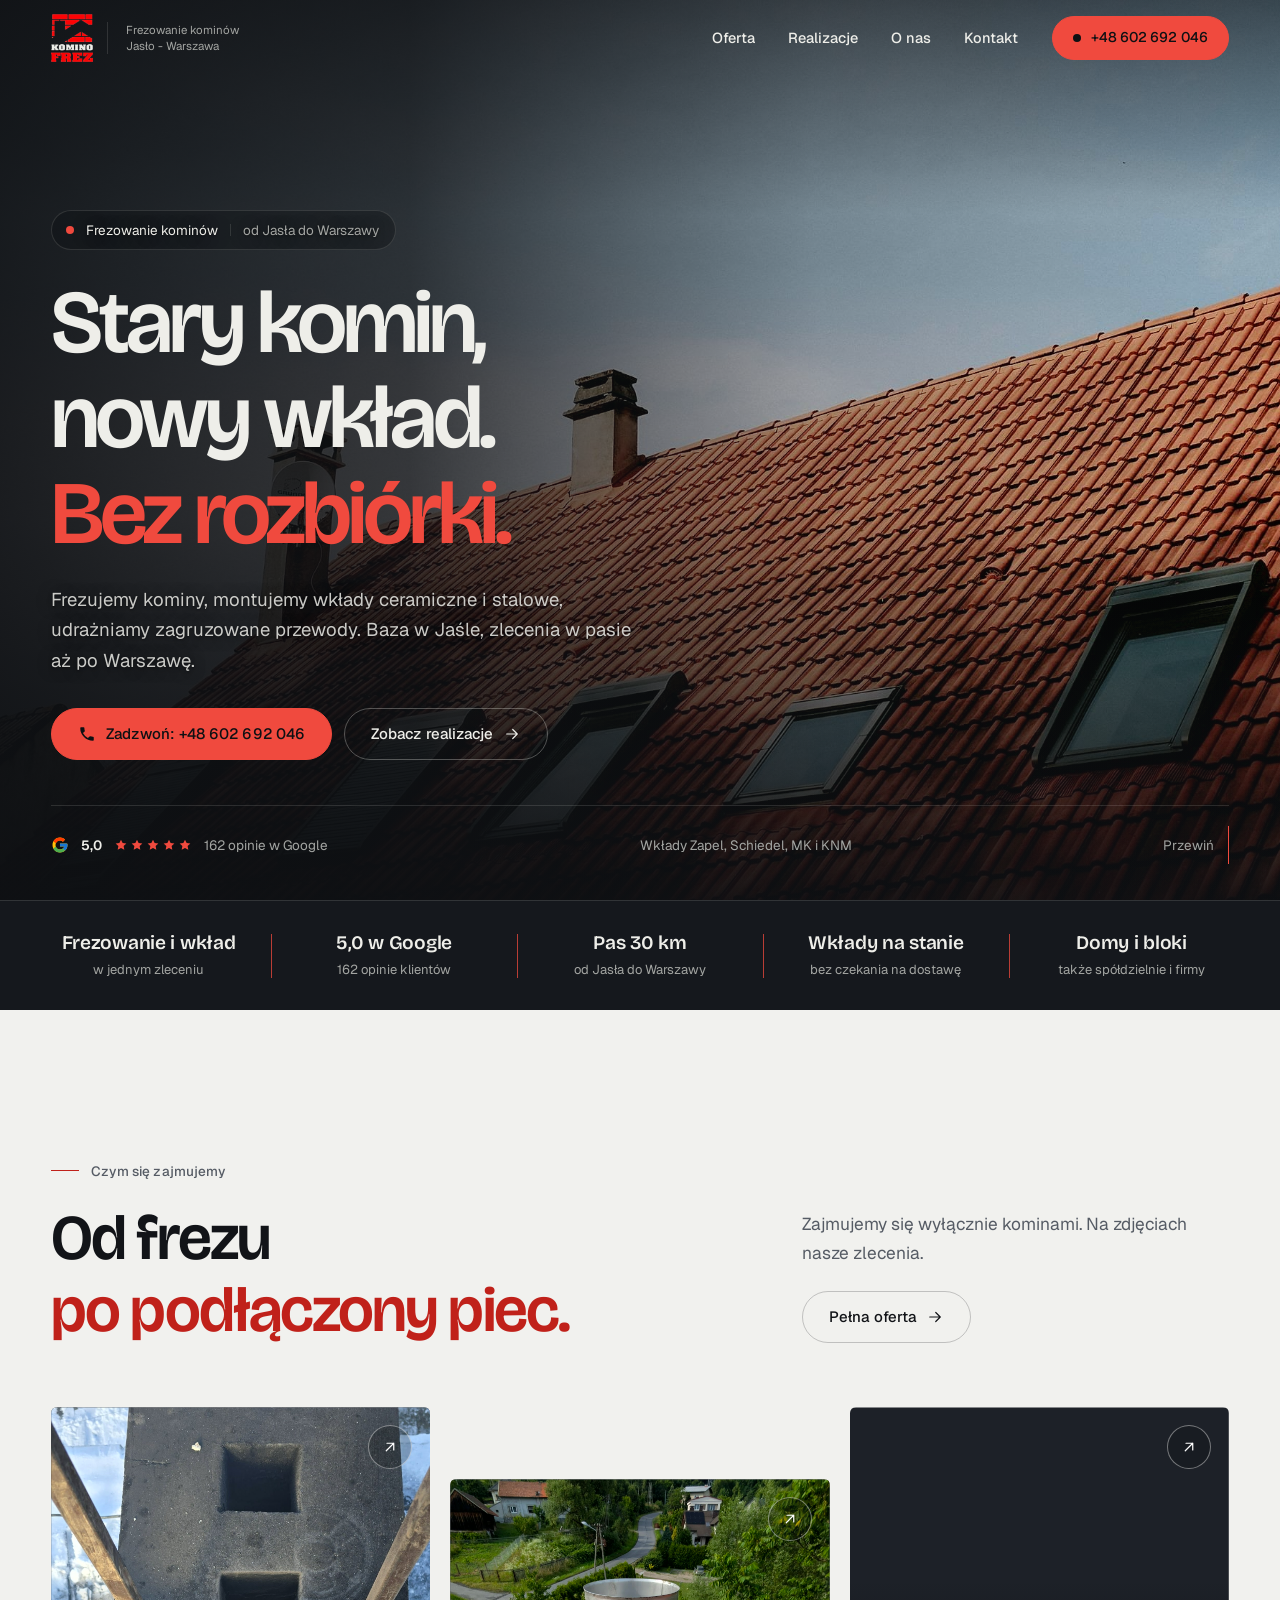
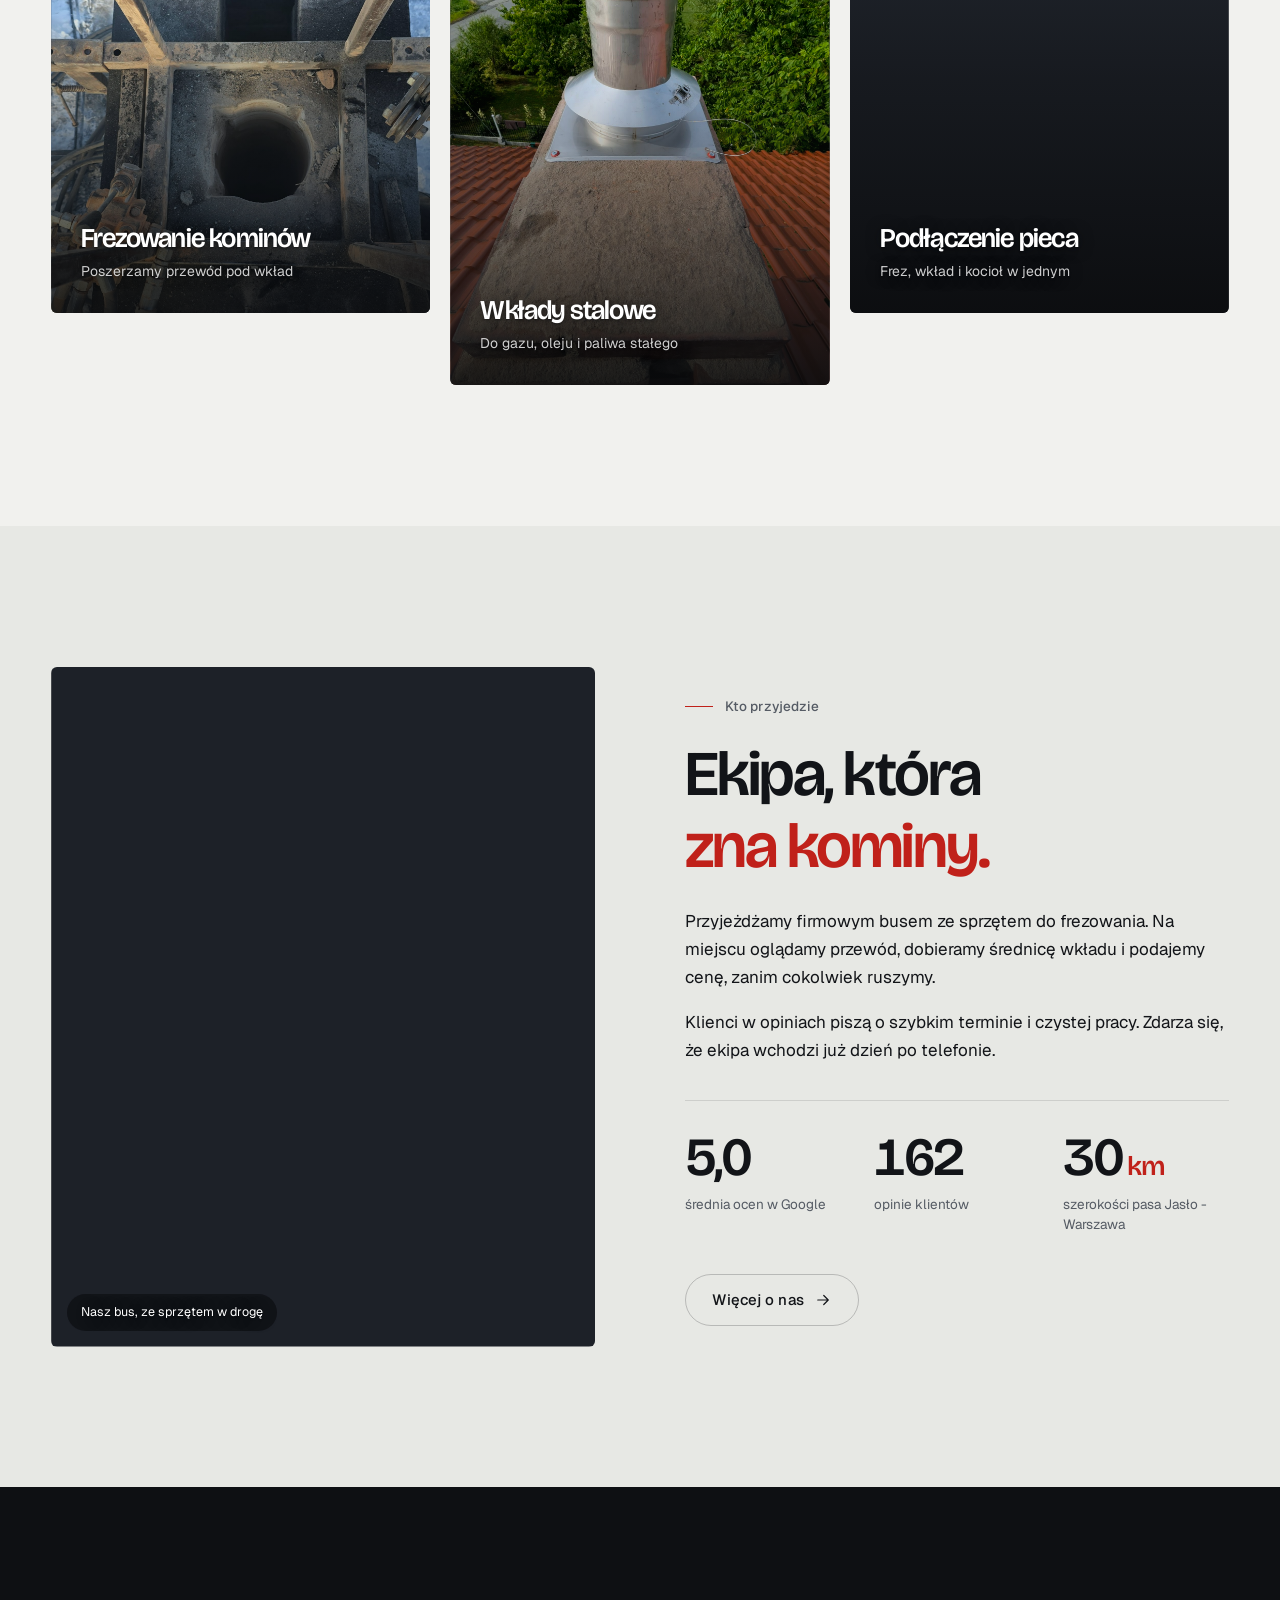
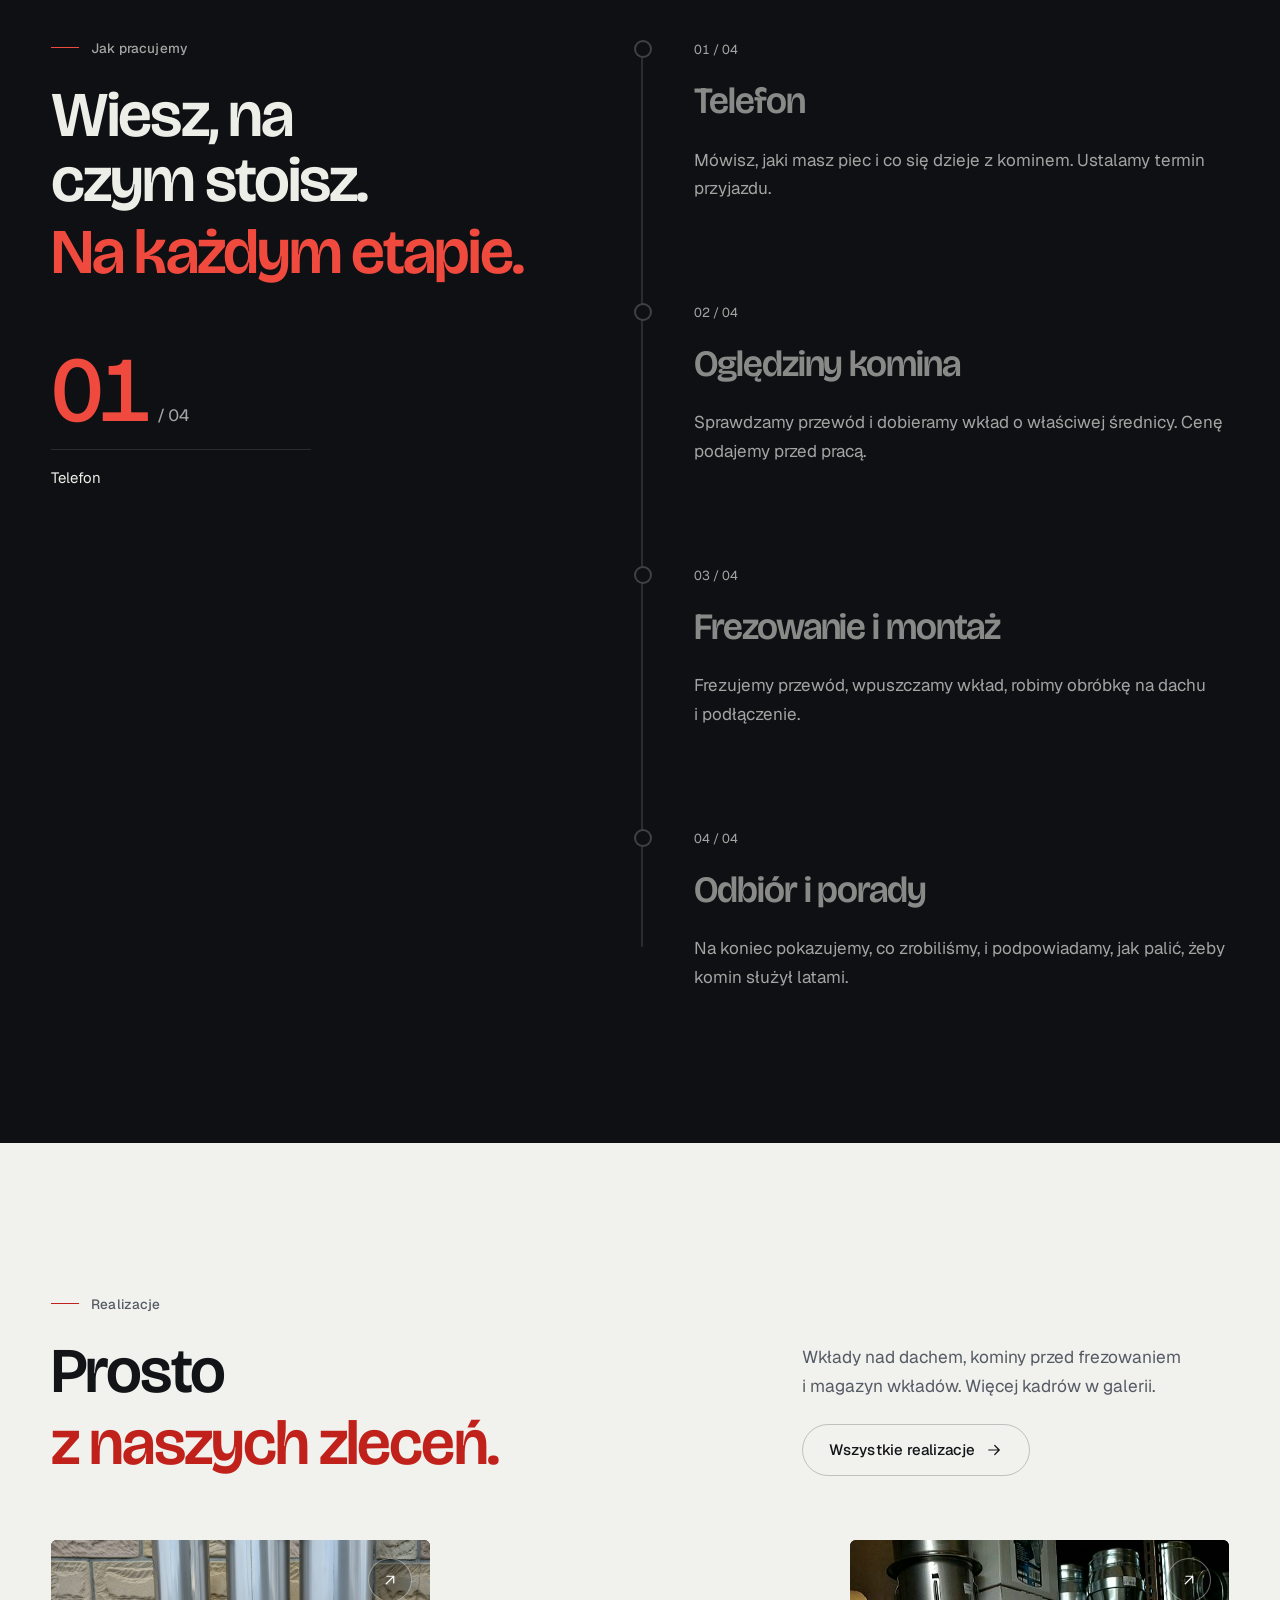
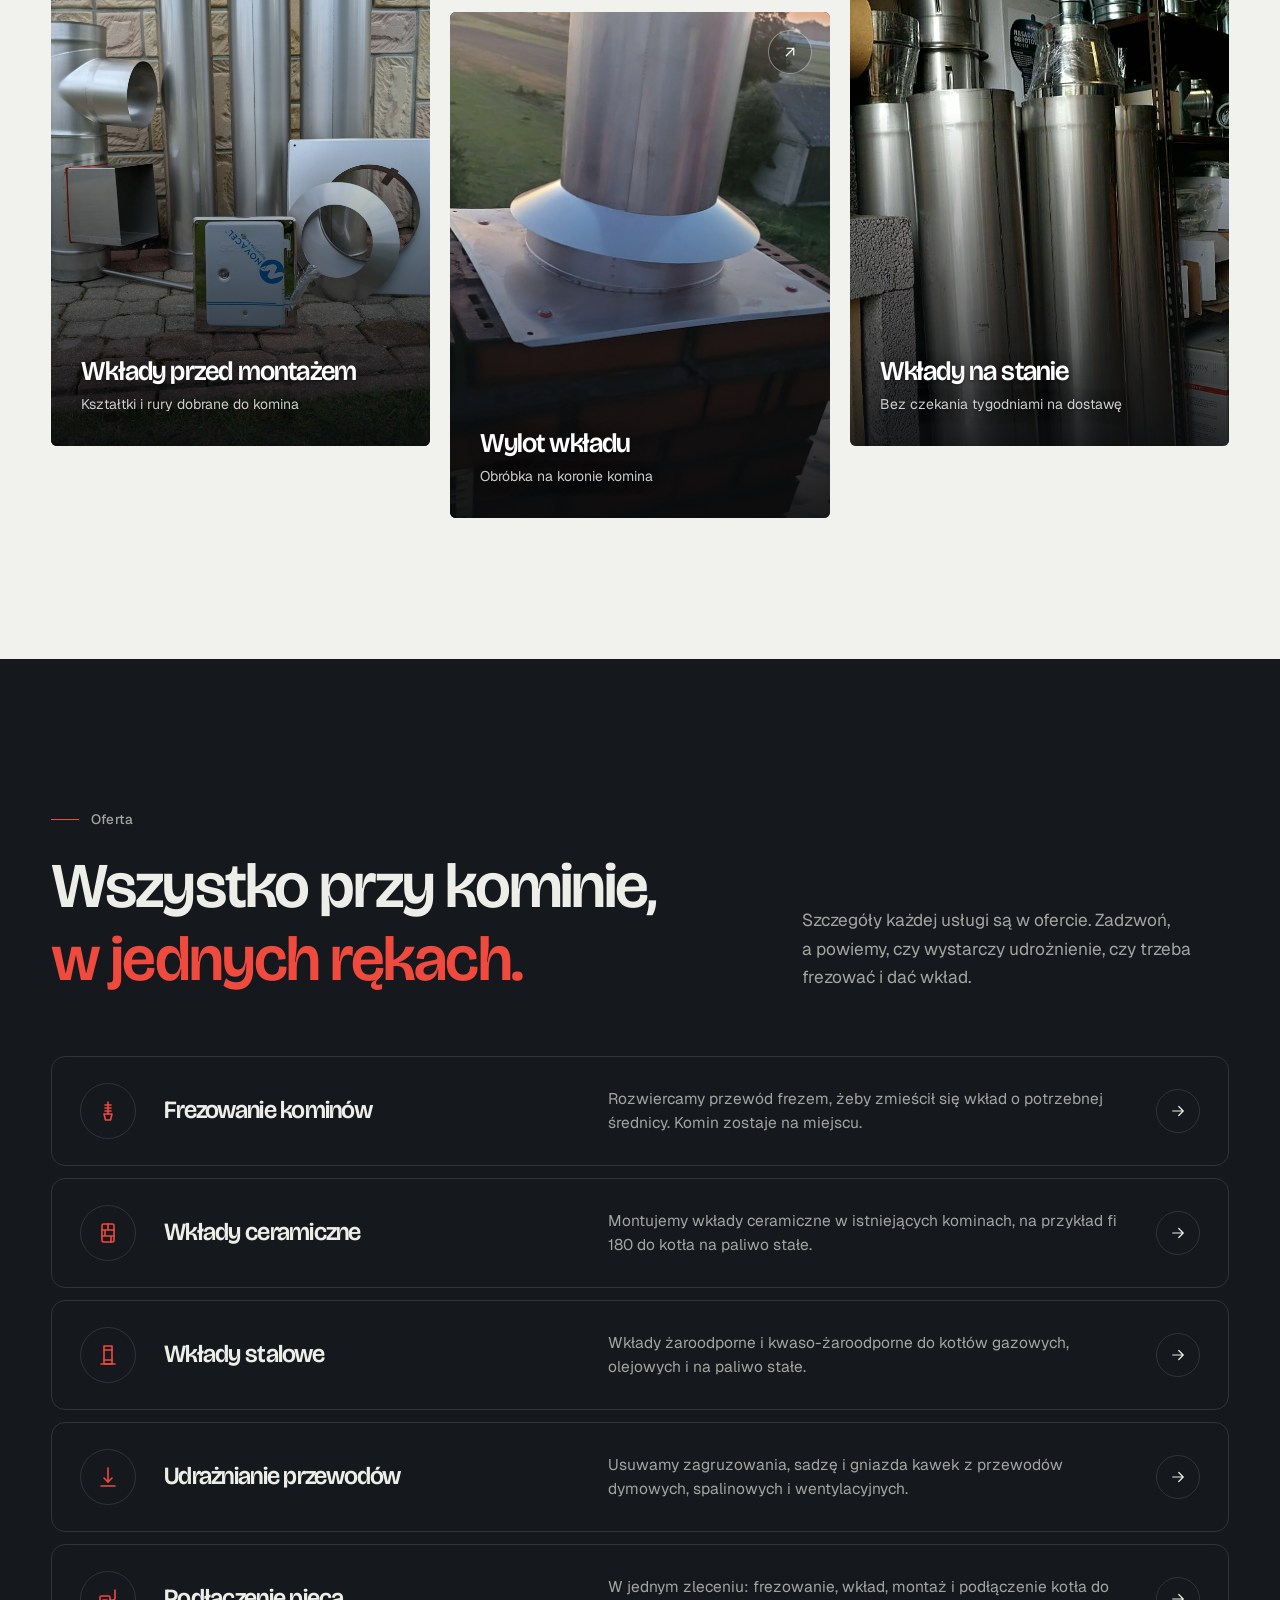
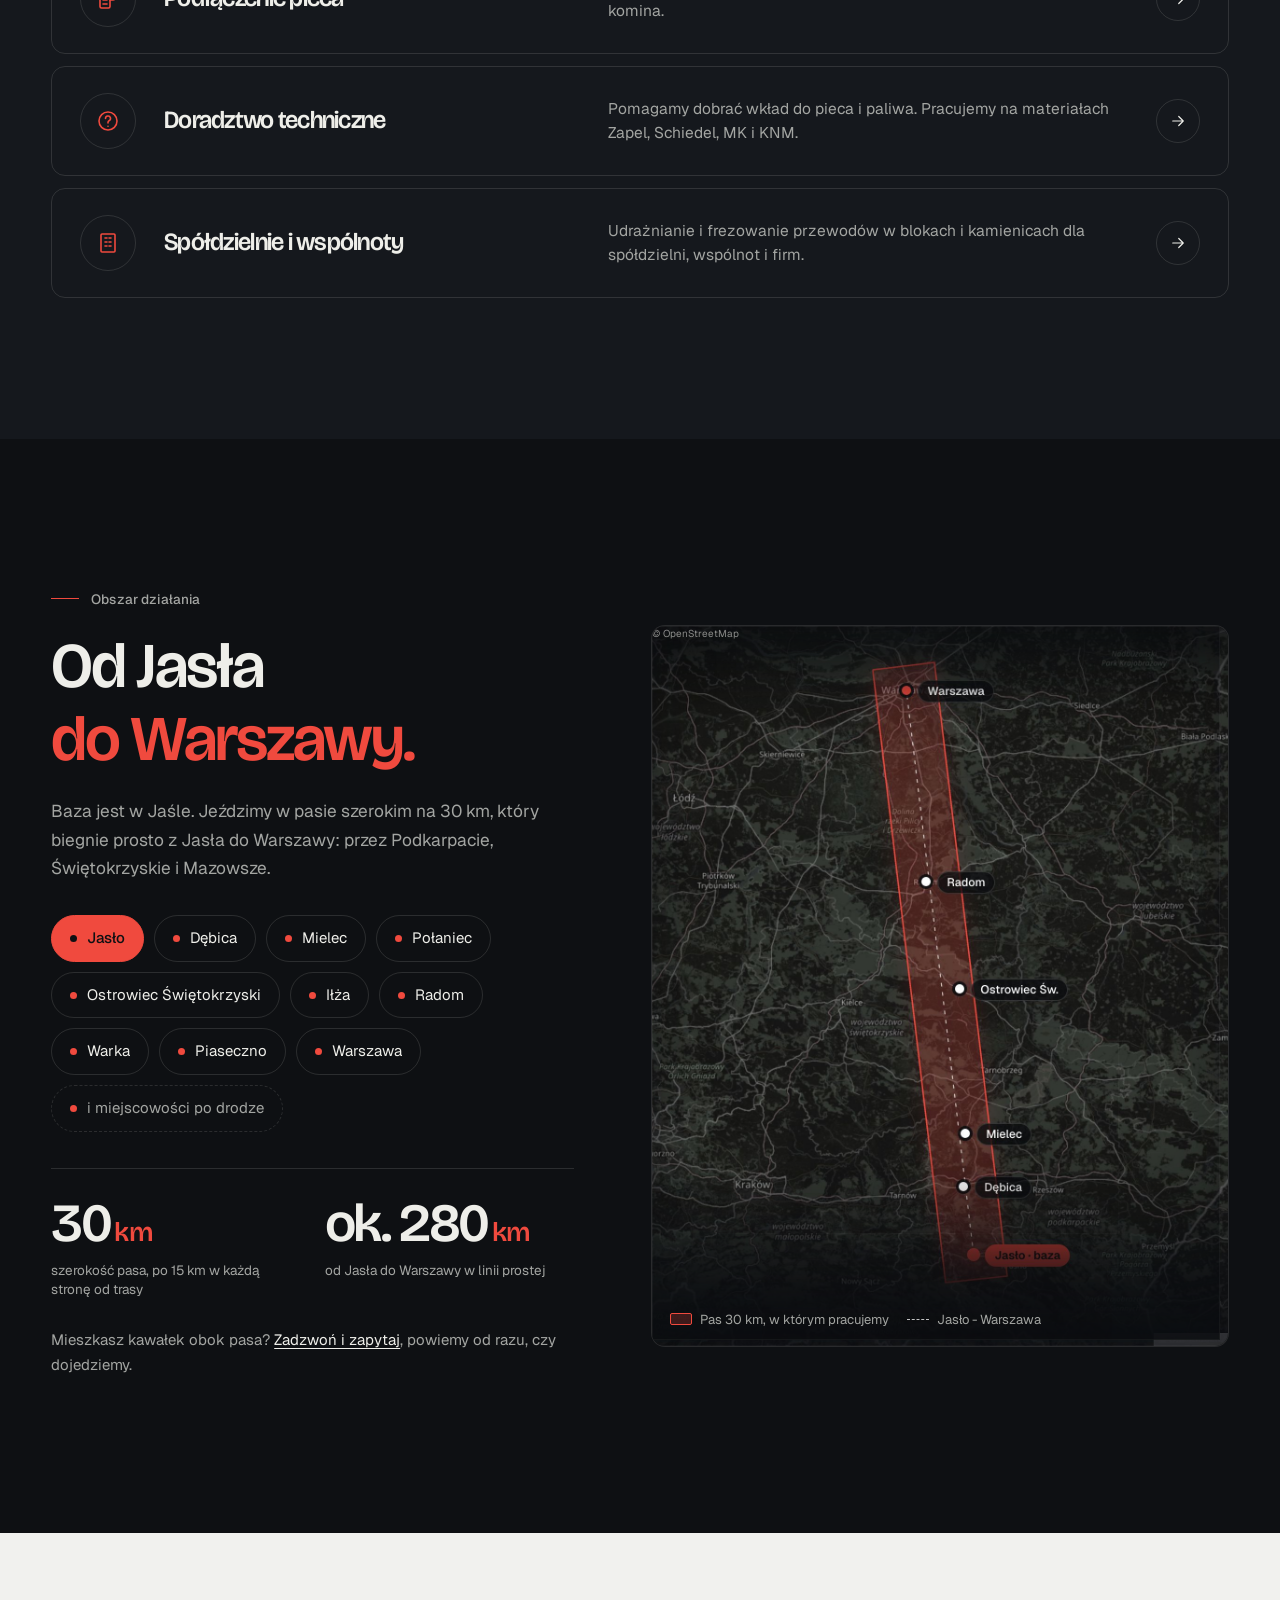
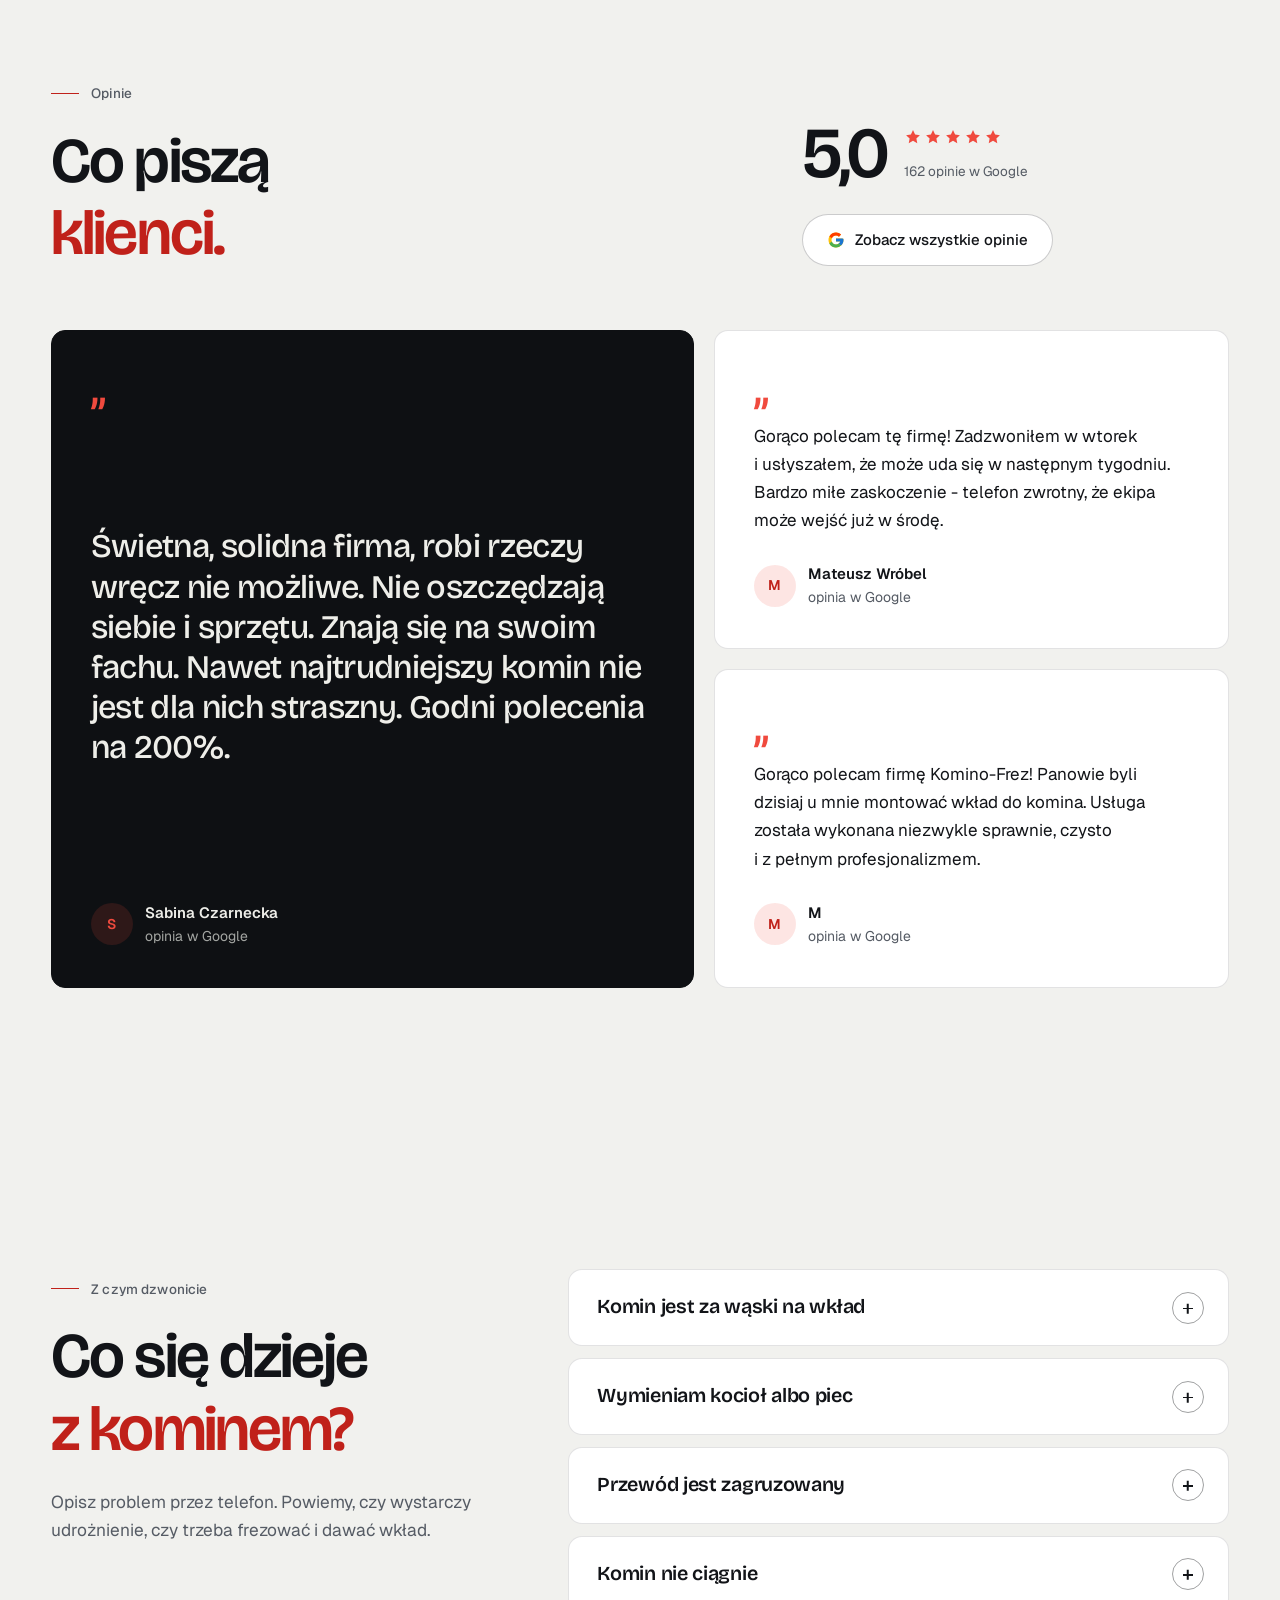
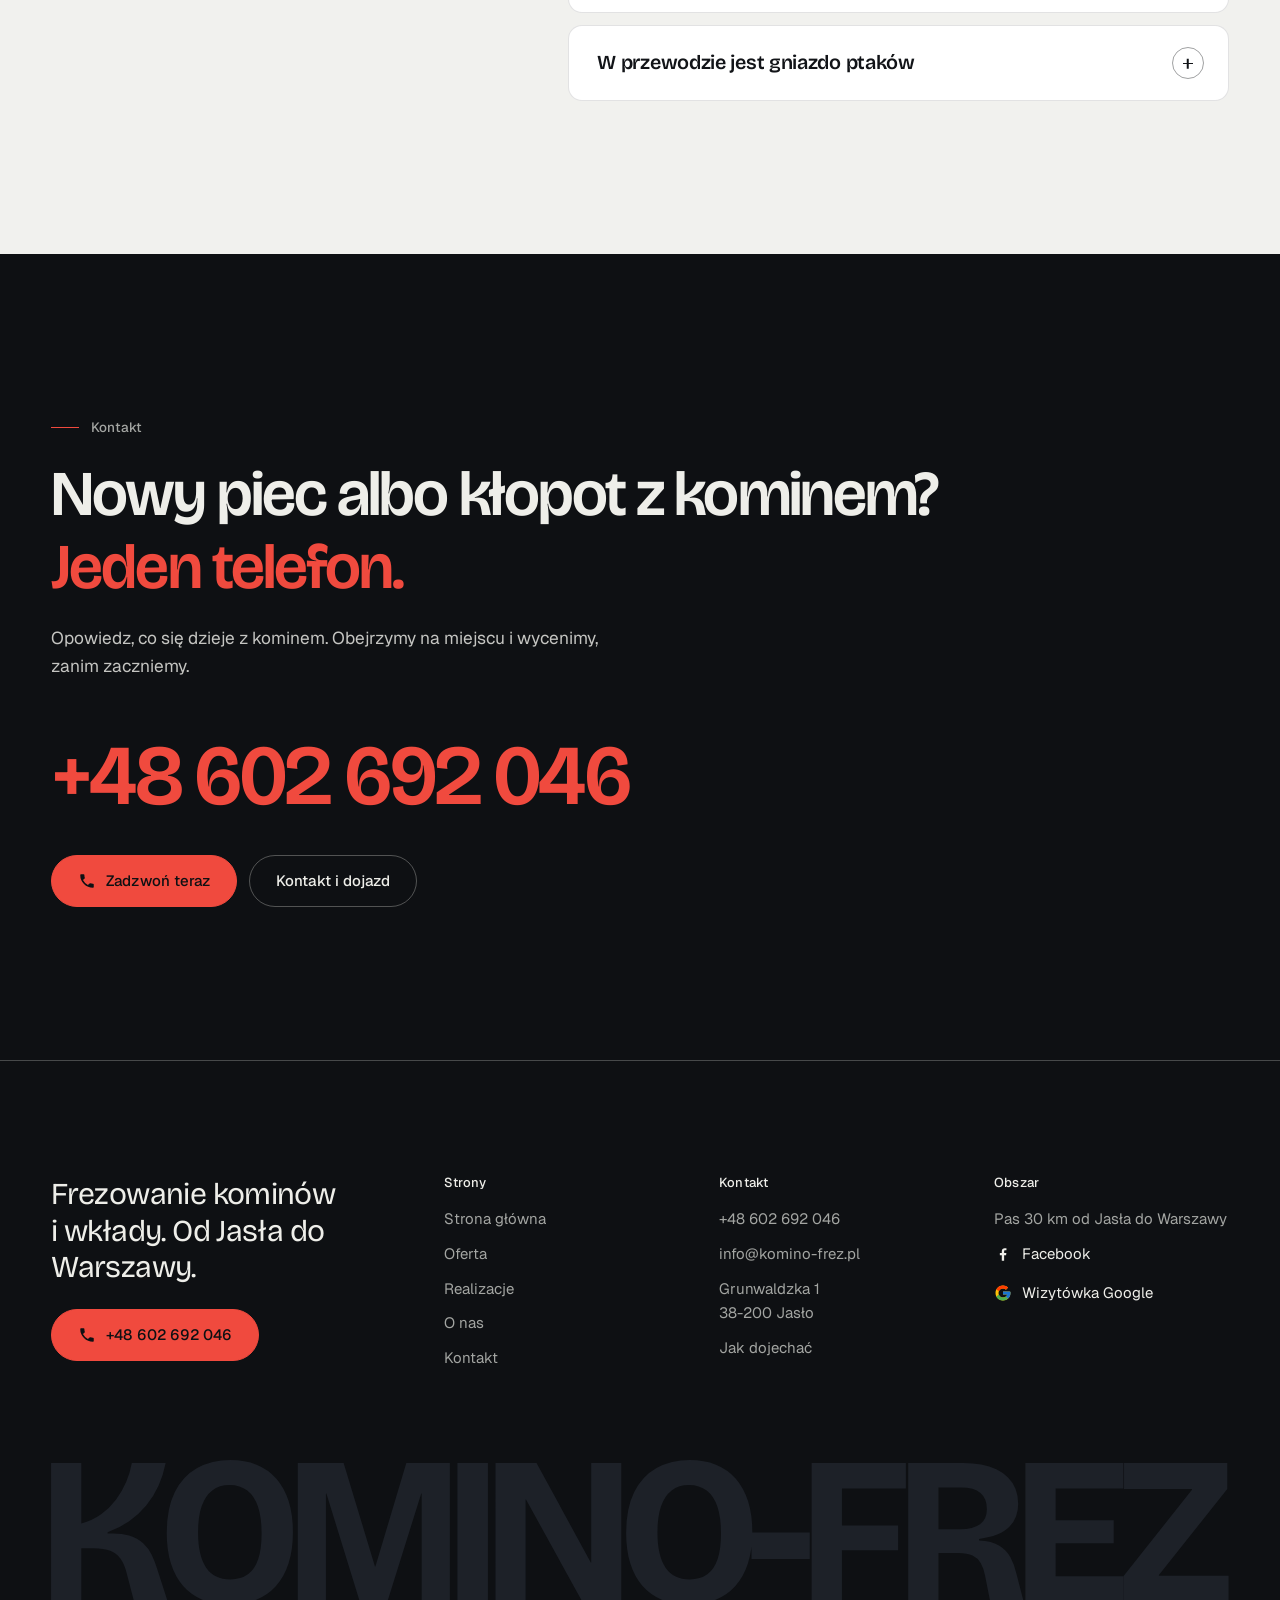
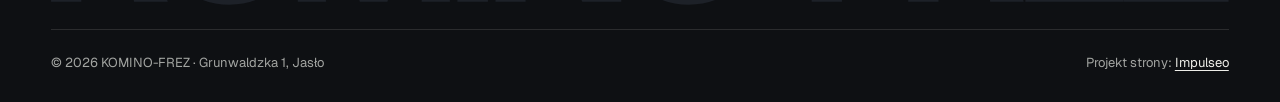
==== commit 50e7cb80: "[claude-edit][cmt:3a6433ed-b204-47ed-9907-8849dcd7ad6b] szata graficzna jak u ElMac + mapa: pas 30 k" ====
--- a/index.html
+++ b/index.html
@@ -3,235 +3,419 @@
 <head>
 <meta charset="UTF-8">
 <meta name="viewport" content="width=device-width, initial-scale=1.0">
-<title>KOMINO-FREZ - frezowanie kominów · Jasło</title>
-<meta name="description" content="KOMINO-FREZ, Jasło. Frezowanie (rozwiercanie) kominów, montaż wkładów ceramicznych i stalowych, udrażnianie zagruzowanych przewodów. Od Podkarpacia po Mazowsze. Tel. 602 692 046.">
-<link rel="canonical" href="https://kris20032.github.io/komino-frez/">
+<title>KOMINO-FREZ - frezowanie kominów i wkłady · Jasło - Warszawa</title>
+<meta name="description" content="KOMINO-FREZ, Jasło. Frezowanie (rozwiercanie) kominów, montaż wkładów ceramicznych i stalowych, udrażnianie zagruzowanych przewodów. Pas 30 km od Jasła do Warszawy. Tel. 602 692 046.">
+<link rel="canonical" href="https://impulseo-pl.github.io/komino-frez/">
 <meta name="robots" content="noindex, nofollow">
+<meta name="theme-color" content="#0E1013">
 <meta property="og:type" content="website">
 <meta property="og:locale" content="pl_PL">
 <meta property="og:site_name" content="KOMINO-FREZ">
-<meta property="og:title" content="KOMINO-FREZ - frezowanie kominów · Jasło">
-<meta property="og:description" content="KOMINO-FREZ, Jasło. Frezowanie (rozwiercanie) kominów, montaż wkładów ceramicznych i stalowych, udrażnianie zagruzowanych przewodów. Od Podkarpacia po Mazowsze. Tel. 602 692 046.">
-<meta property="og:url" content="https://kris20032.github.io/komino-frez/">
-<meta property="og:image" content="https://kris20032.github.io/komino-frez/img/og.jpg">
+<meta property="og:title" content="KOMINO-FREZ - frezowanie kominów i wkłady · Jasło - Warszawa">
+<meta property="og:description" content="KOMINO-FREZ, Jasło. Frezowanie (rozwiercanie) kominów, montaż wkładów ceramicznych i stalowych, udrażnianie zagruzowanych przewodów. Pas 30 km od Jasła do Warszawy. Tel. 602 692 046.">
+<meta property="og:url" content="https://impulseo-pl.github.io/komino-frez/">
+<meta property="og:image" content="https://impulseo-pl.github.io/komino-frez/img/og.jpg">
 <meta property="og:image:width" content="1200">
 <meta property="og:image:height" content="630">
 <meta name="twitter:card" content="summary_large_image">
-<script type="application/ld+json">{"@context": "https://schema.org", "@type": "LocalBusiness", "name": "KOMINO-FREZ", "url": "https://kris20032.github.io/komino-frez/", "telephone": "+48602692046", "image": "https://kris20032.github.io/komino-frez/img/og.jpg", "areaServed": "Jasło", "sameAs": ["https://maps.google.com/?cid=12561230546235447447&g_mp=Cidnb29nbGUubWFwcy5wbGFjZXMudjEuUGxhY2VzLlNlYXJjaFRleHQQAhgEIAA", "https://www.facebook.com/kominofrez/"]}</script>
+<script type="application/ld+json">{"@context": "https://schema.org", "@type": "LocalBusiness", "name": "KOMINO-FREZ", "url": "https://impulseo-pl.github.io/komino-frez/", "telephone": "+48602692046", "email": "info@komino-frez.pl", "image": "https://impulseo-pl.github.io/komino-frez/img/og.jpg", "address": {"@type": "PostalAddress", "streetAddress": "Grunwaldzka 1", "postalCode": "38-200", "addressLocality": "Jasło", "addressCountry": "PL"}, "geo": {"@type": "GeoCoordinates", "latitude": 49.7413124, "longitude": 21.4814884}, "areaServed": ["Jasło", "Dębica", "Mielec", "Ostrowiec Świętokrzyski", "Radom", "Warszawa"], "aggregateRating": {"@type": "AggregateRating", "ratingValue": "5.0", "reviewCount": "162"}, "sameAs": ["https://maps.google.com/?cid=12561230546235447447", "https://www.facebook.com/kominofrez/"]}</script>
+<script>(function(){var d=document.documentElement;d.classList.add('js');try{if(!window.matchMedia('(prefers-reduced-motion: reduce)').matches)d.classList.add('anim');}catch(e){}setTimeout(function(){if(!d.classList.contains('anim-ok'))d.classList.remove('anim');},3500);})();</script>
+<script>(function(){try{var d=document.documentElement,q=/[?&]intro/.test(location.search);if(!q&&window.matchMedia&&matchMedia('(prefers-reduced-motion: reduce)').matches)return;if(!q&&sessionStorage.getItem('kominofrez_intro'))return;if(!q&&navigator.webdriver)return;sessionStorage.setItem('kominofrez_intro','1');d.classList.add('intro-on');setTimeout(function(){d.classList.remove('intro-on','intro-gra','intro-out');d.classList.add('hero-go')},4600);}catch(e){}})();</script>
+<link rel="preload" as="image" href="img/hero.jpg" fetchpriority="high">
+<link rel="icon" href="img/logo-ciemne.png">
 <link rel="preconnect" href="https://fonts.googleapis.com">
 <link rel="preconnect" href="https://fonts.gstatic.com" crossorigin>
-<link href="https://fonts.googleapis.com/css2?family=Space+Grotesk:wght@500;600;700&family=DM+Sans:opsz,wght@9..40,400;9..40,500;9..40,600&display=swap" rel="stylesheet">
-<link rel="stylesheet" href="assets/styles.css?v=fa766d61">
+<link href="https://fonts.googleapis.com/css2?family=Bricolage+Grotesque:opsz,wght@12..96,400..700&family=Geist:wght@400..600&display=swap" rel="stylesheet">
+<link rel="stylesheet" href="assets/styles.css?v=20261109a">
+<link rel="stylesheet" href="assets/leaflet.css?v=1.9.4">
+<script src="assets/leaflet.js?v=1.9.4" defer></script>
+<script src="assets/lenis.min.js?v=1.1.20" defer></script>
+<script src="assets/main.js?v=20261109a" defer></script>
 </head>
 <body>
-
-<header class="nav">
-  <div class="wrap nav-inner">
-    <a class="brand brand-has-logo" href="index.html"><img class="brand-logo" src="img/logo.png" alt="KOMINO-FREZ" width="664" height="742" decoding="async"></a>
-    <nav class="nav-links">
-      <a href="oferta.html">Oferta</a>
-      <a href="realizacje.html">Realizacje</a>
-      <a href="o-nas.html">O nas</a>
-      <a href="kontakt.html">Kontakt</a>
-      <a href="tel:+48602692046" class="btn btn-accent">Zadzwoń +48 602 692 046</a>
-    </nav>
-    <button class="nav-toggle" aria-label="Menu"><span></span><span></span><span></span></button>
-  </div>
+<a class="skip" href="#tresc">Przejdź do treści</a>
+<header class="site-head">
+<div class="intro" aria-hidden="true"><span class="intro-line"><i></i></span><span class="intro-meta">frezowanie kominów · Jasło - Warszawa</span></div><div class="head-in">
+  <a class="brand" href="index.html" aria-label="KOMINO-FREZ - strona główna">
+    <span class="znak"><img class="brand-logo" src="img/logo-ciemne.png" alt="KOMINO-FREZ" width="566" height="644" decoding="async"></span>
+    <span class="brand-sub">Frezowanie kominów<br>Jasło - Warszawa</span>
+  </a>
+  <nav class="nav-links" aria-label="Menu główne">
+    <a class="nl" href="oferta.html">Oferta</a><a class="nl" href="realizacje.html">Realizacje</a><a class="nl" href="o-nas.html">O&nbsp;nas</a><a class="nl" href="kontakt.html">Kontakt</a>
+    <a class="btn btn-copper nav-cta" href="tel:+48602692046"><span class="live" aria-hidden="true"></span>+48 602 692 046</a>
+  </nav>
+  <button class="burger" type="button" aria-label="Otwórz menu" aria-expanded="false" aria-controls="mnav"><span></span><span></span></button>
+</div>
 </header>
-
-<main>
-<section class="hero-fach">
-  <img class="hf-photo" src="img/hero.jpg" fetchpriority="high" alt="KOMINO-FREZ" width="1880" height="1253">
-  <div class="hf-panel">
-    <div class="hf-inner">
-      <span class="hf-kicker">Frezowanie kominów · Jasło</span>
-      <h1 class="hf-title">Stary komin, <em>nowy wkład</em></h1>
-      <p class="hf-lead">Frezujemy kominy, montujemy wkłady ceramiczne i stalowe, udrażniamy zagruzowane przewody. Baza w Jaśle, zlecenia od Podkarpacia po Warszawę.</p>
-      <a class="hf-phone" href="tel:+48602692046"><span class="hf-phone-lab">Zadzwoń teraz</span><span class="hf-phone-num"><svg class="ico-tel" width="16" height="16" viewBox="0 0 24 24" fill="none" aria-hidden="true"><path d="M6.6 10.8a15.5 15.5 0 0 0 6.6 6.6l2.2-2.2a1 1 0 0 1 1-.24 11.4 11.4 0 0 0 3.6.58 1 1 0 0 1 1 1V20a1 1 0 0 1-1 1A17 17 0 0 1 3 4a1 1 0 0 1 1-1h3.5a1 1 0 0 1 1 1c0 1.25.2 2.46.58 3.6a1 1 0 0 1-.25 1l-2.23 2.2Z" fill="currentColor"/></svg> +48 602 692 046</span></a>
-      <div class="hf-actions">
-        <a href="kontakt.html" class="btn btn-accent">Zapytaj o termin <span class="arr">→</span></a>
-        <a href="tel:+48602692046" class="btn btn-ghost hf-ghost">Zadzwoń +48 602 692 046</a>
-      </div>
-      <div class="hf-trust"><svg class="ico-star" width="14" height="14" viewBox="0 0 24 24" style="vertical-align:-2px" aria-hidden="true"><path d="M12 2.8l2.85 5.8 6.4.93-4.63 4.5 1.1 6.37L12 17.4l-5.72 3 1.1-6.37-4.63-4.5 6.4-.93L12 2.8Z" fill="currentColor"/></svg> Ocena 5,0 w Google · 162 opinie</div>
-    </div>
-  </div>
-</section>
-<section class="fach-promise">
+<script>(function(){var d=document.documentElement;if(!d.classList.contains('intro-on'))return;
+var wyszlo=false,koniec=false,t0=Date.now();
+function heroGotowe(){var im=document.querySelector('.hero-media img');return !!(im&&im.complete&&im.naturalWidth>0);}
+function sprzataj(){if(koniec)return;koniec=true;d.classList.add('hero-go');d.classList.remove('intro-on','intro-gra','intro-out');
+['--i-w','--i-h','--i-px','--i-py','--i-zmniejsz','--i-baza-w','--i-baza-h'].forEach(function(k){d.style.removeProperty(k);});
+try{document.dispatchEvent(new Event('wejscie:koniec'));}catch(e){}}
+function wyjdz(){if(wyszlo||koniec)return;wyszlo=true;d.classList.add('intro-out');setTimeout(function(){d.classList.add('hero-go');},240);setTimeout(sprzataj,880);}
+function moze(){if(wyszlo||koniec)return;var t=Date.now()-t0;if(t>=1500&&(heroGotowe()||t>=1900))wyjdz();else setTimeout(moze,60);}
+try{var znak=document.querySelector('.brand .znak'),wm=znak&&znak.querySelector('img');if(!wm){sprzataj();return;}
+znak.classList.add('mierze');var r=wm.getBoundingClientRect();znak.classList.remove('mierze');
+if(!r.width||!r.height){sprzataj();return;}
+var W=window.innerWidth,H=window.innerHeight,cel=W<680?Math.min(W*0.42,180):Math.min(W*0.17,240);cel=Math.max(r.width,cel);
+var u=function(k,v){d.style.setProperty(k,v);};
+u('--i-w',Math.round(cel)+'px');u('--i-h',Math.round(cel*r.height/r.width)+'px');u('--i-zmniejsz',(r.width/cel).toFixed(4));
+u('--i-px',Math.round(r.left+r.width/2-W/2)+'px');u('--i-py',Math.round(r.top+r.height/2-H/2)+'px');
+u('--i-baza-w',Math.round(r.width)+'px');u('--i-baza-h',Math.round(r.height)+'px');
+requestAnimationFrame(function(){requestAnimationFrame(function(){d.classList.add('intro-gra');t0=Date.now();moze();});});
+['wheel','touchstart','keydown','pointerdown'].forEach(function(ev){window.addEventListener(ev,function(){sprzataj();},{once:true,passive:true});});
+setTimeout(sprzataj,3900);
+}catch(e){sprzataj();}})();</script>
+<div class="mnav" id="mnav">
+  <div class="mnav-in">
+    <a class="ml" href="index.html" aria-current="page">Strona główna</a><a class="ml" href="oferta.html">Oferta</a><a class="ml" href="realizacje.html">Realizacje</a><a class="ml" href="o-nas.html">O&nbsp;nas</a><a class="ml" href="kontakt.html">Kontakt</a>
+    <div class="mnav-foot">
+      <span>Baza w&nbsp;Jaśle, dojazd aż do Warszawy</span>
+      <a class="btn btn-copper" href="tel:+48602692046"><svg class="ico" width="16" height="16" viewBox="0 0 24 24" fill="none" aria-hidden="true"><path d="M6.6 10.8a15.5 15.5 0 0 0 6.6 6.6l2.2-2.2a1 1 0 0 1 1-.24 11.4 11.4 0 0 0 3.6.58 1 1 0 0 1 1 1V20a1 1 0 0 1-1 1A17 17 0 0 1 3 4a1 1 0 0 1 1-1h3.5a1 1 0 0 1 1 1c0 1.25.2 2.46.58 3.6a1 1 0 0 1-.25 1l-2.23 2.2Z" fill="currentColor"/></svg>+48 602 692 046</a>
+    </div>
+  </div>
+</div>
+<main id="tresc">
+
+<section class="hero">
+  <div class="hero-media"><img src="img/hero.jpg" alt="Dach z czerwonej dachówki z dwoma kominami" width="1880" height="1253" decoding="async" fetchpriority="high"></div>
+  <div class="hero-in">
+    <p class="hero-tag up" style="--d:0"><span class="live" aria-hidden="true"></span>Frezowanie kominów<span class="sep" aria-hidden="true"></span><span class="muted">od Jasła do Warszawy</span></p>
+    <h1><span class="ln"><span class="ln-i" style="--k:0">Stary komin,</span></span><span class="ln"><span class="ln-i" style="--k:1">nowy wkład.</span></span><span class="ln"><span class="ln-i" style="--k:2"><em>Bez rozbiórki.</em></span></span></h1>
+    <p class="hero-lead up" style="--d:380">Frezujemy kominy, montujemy wkłady ceramiczne i&nbsp;stalowe, udrażniamy zagruzowane przewody. Baza w&nbsp;Jaśle, zlecenia w&nbsp;pasie aż po Warszawę.</p>
+    <div class="hero-ctas up" style="--d:500">
+      <a class="btn btn-copper" href="tel:+48602692046"><svg class="ico" width="16" height="16" viewBox="0 0 24 24" fill="none" aria-hidden="true"><path d="M6.6 10.8a15.5 15.5 0 0 0 6.6 6.6l2.2-2.2a1 1 0 0 1 1-.24 11.4 11.4 0 0 0 3.6.58 1 1 0 0 1 1 1V20a1 1 0 0 1-1 1A17 17 0 0 1 3 4a1 1 0 0 1 1-1h3.5a1 1 0 0 1 1 1c0 1.25.2 2.46.58 3.6a1 1 0 0 1-.25 1l-2.23 2.2Z" fill="currentColor"/></svg>Zadzwoń: +48 602 692 046</a>
+      <a class="btn btn-ghost" href="realizacje.html">Zobacz realizacje<svg class="ico arr" width="18" height="18" viewBox="0 0 24 24" fill="none" stroke="currentColor" stroke-width="1.6" stroke-linecap="round" stroke-linejoin="round" aria-hidden="true"><path d="M5 12h14M13 6l6 6-6 6"/></svg></a>
+    </div>
+    <div class="hero-foot up" style="--d:640">
+      <span class="rate"><svg class="g-logo" viewBox="0 0 48 48" aria-hidden="true"><path fill="#FFC107" d="M43.6 20.5H42V20H24v8h11.3C33.7 32.7 29.2 36 24 36c-6.6 0-12-5.4-12-12s5.4-12 12-12c3.1 0 5.8 1.2 7.9 3.1l5.7-5.7C34 6.1 29.3 4 24 4 12.9 4 4 12.9 4 24s8.9 20 20 20 20-8.9 20-20c0-1.3-.1-2.4-.4-3.5z"/><path fill="#FF3D00" d="m6.3 14.7 6.6 4.8C14.7 15.1 19 12 24 12c3.1 0 5.8 1.2 7.9 3.1l5.7-5.7C34 6.1 29.3 4 24 4 16.3 4 9.7 8.3 6.3 14.7z"/><path fill="#4CAF50" d="M24 44c5.2 0 9.9-2 13.4-5.2l-6.2-5.2A11.9 11.9 0 0 1 24 36c-5.2 0-9.6-3.3-11.3-7.9l-6.5 5C9.5 39.6 16.2 44 24 44z"/><path fill="#1976D2" d="M43.6 20.5H42V20H24v8h11.3a12 12 0 0 1-4.1 5.6l6.2 5.2C37 39.2 44 34 44 24c0-1.3-.1-2.4-.4-3.5z"/></svg><b>5,0</b><span class="stars" aria-label="Ocena 5 na 5"><svg viewBox="0 0 24 24" aria-hidden="true"><path fill="currentColor" d="M12 2.8l2.8 5.9 6.4.8-4.7 4.4 1.2 6.3L12 17.1l-5.7 3.1 1.2-6.3L2.8 9.5l6.4-.8z"/></svg><svg viewBox="0 0 24 24" aria-hidden="true"><path fill="currentColor" d="M12 2.8l2.8 5.9 6.4.8-4.7 4.4 1.2 6.3L12 17.1l-5.7 3.1 1.2-6.3L2.8 9.5l6.4-.8z"/></svg><svg viewBox="0 0 24 24" aria-hidden="true"><path fill="currentColor" d="M12 2.8l2.8 5.9 6.4.8-4.7 4.4 1.2 6.3L12 17.1l-5.7 3.1 1.2-6.3L2.8 9.5l6.4-.8z"/></svg><svg viewBox="0 0 24 24" aria-hidden="true"><path fill="currentColor" d="M12 2.8l2.8 5.9 6.4.8-4.7 4.4 1.2 6.3L12 17.1l-5.7 3.1 1.2-6.3L2.8 9.5l6.4-.8z"/></svg><svg viewBox="0 0 24 24" aria-hidden="true"><path fill="currentColor" d="M12 2.8l2.8 5.9 6.4.8-4.7 4.4 1.2 6.3L12 17.1l-5.7 3.1 1.2-6.3L2.8 9.5l6.4-.8z"/></svg></span><span>162 opinie w&nbsp;Google</span></span>
+      <span>Wkłady Zapel, Schiedel, MK i&nbsp;KNM</span>
+      <span class="cue" aria-hidden="true">Przewiń<span class="cue-line"><i></i></span></span>
+    </div>
+  </div>
+</section>
+
+<section class="strip" aria-label="Najważniejsze w skrócie">
+  <div class="strip-in">
+    <div class="strip-it"><div class="k">Frezowanie i&nbsp;wkład</div><div class="v">w&nbsp;jednym zleceniu</div></div>
+    <div class="strip-it"><div class="k">5,0 w&nbsp;Google</div><div class="v">162 opinie klientów</div></div>
+    <div class="strip-it"><div class="k">Pas 30 km</div><div class="v">od Jasła do Warszawy</div></div>
+    <div class="strip-it"><div class="k">Wkłady na stanie</div><div class="v">bez czekania na dostawę</div></div>
+    <div class="strip-it"><div class="k">Domy i&nbsp;bloki</div><div class="v">także spółdzielnie i&nbsp;firmy</div></div>
+  </div>
+</section>
+
+<section class="sec" id="uslugi">
   <div class="wrap">
-    <ul class="fp-row reveal"><li>Frezowanie, wkład i podłączenie</li><li>Od Jasła po Warszawę</li><li>Domy, firmy, spółdzielnie</li></ul>
-  </div>
-</section>
-<section class="objawy">
-  <div class="wrap">
-    <div class="head reveal">
-      <span class="eyebrow">Z czym dzwonicie</span>
-      <h2>Co się dzieje z kominem?</h2>
-      <p>Opisz problem przez telefon - powiemy, czy wystarczy udrożnienie, czy trzeba frezować i dawać wkład.</p>
-    </div>
-    <div class="obj-grid">
-      <a class="obj-tile reveal" href="kontakt.html"><span class="ot-row"><span class="ot-name">Komin za wąski na wkład</span><span class="ot-arr" aria-hidden="true">→</span></span></a>
-      <a class="obj-tile reveal" href="kontakt.html"><span class="ot-row"><span class="ot-name">Nowy kocioł albo piec</span><span class="ot-arr" aria-hidden="true">→</span></span></a>
-      <a class="obj-tile reveal" href="kontakt.html"><span class="ot-row"><span class="ot-name">Zagruzowany przewód</span><span class="ot-arr" aria-hidden="true">→</span></span></a>
-      <a class="obj-tile reveal" href="kontakt.html"><span class="ot-row"><span class="ot-name">Komin nie ciągnie</span><span class="ot-arr" aria-hidden="true">→</span></span></a>
-      <a class="obj-tile reveal" href="kontakt.html"><span class="ot-row"><span class="ot-name">Wilgoć i wykwity na kominie</span><span class="ot-arr" aria-hidden="true">→</span></span></a>
-      <a class="obj-tile reveal" href="kontakt.html"><span class="ot-row"><span class="ot-name">Gniazdo ptaków w przewodzie</span><span class="ot-arr" aria-hidden="true">→</span></span></a>
-    </div>
-  </div>
-</section>
-<section class="opinie-mini" aria-label="Opinie klientów">
-  <div class="wrap">
-    <div class="om-row">
-      <div class="om-item reveal"><blockquote>„Świetna, solidna firma, robi rzeczy wręcz nie możliwe.”</blockquote><span class="om-autor">Sabina Czarnecka</span></div>
-      <div class="om-item reveal"><blockquote>„Gorąco polecam tę firmę!”</blockquote><span class="om-autor">Mateusz Wróbel</span></div>
-      <div class="om-item reveal"><blockquote>„Gorąco polecam firmę Komino-Frez!”</blockquote><span class="om-autor">M</span></div>
-    </div>
-  </div>
-</section>
-<section class="gateways-band">
-  <div class="wrap">
-    <div class="gateways">
-      <a href="oferta.html" class="gateway reveal"><img src="img/g6.jpg" alt="Komin przed frezowaniem" loading="lazy" width="1466" height="2174" decoding="async"><span class="g-ttl">Frezowanie kominów</span></a>
-      <a href="oferta.html" class="gateway reveal"><img src="img/g2.jpg" alt="Wkłady ceramiczne" loading="lazy" width="771" height="1205" decoding="async"><span class="g-ttl">Wkłady ceramiczne</span></a>
-      <a href="oferta.html" class="gateway reveal"><img src="img/g1.jpg" alt="Wkład stalowy wyprowadzony nad dach" loading="lazy" width="1502" height="2760" decoding="async"><span class="g-ttl">Wkłady stalowe</span></a>
-    </div>
-  </div>
-</section>
-<section class="proces proces-os fachowcy">
+    <div class="sec-head">
+      <div>
+        <p class="eyebrow rv">Czym się zajmujemy</p>
+        <h2 class="h2 rv rv-h"><span class="ln"><span class="ln-i" style="--k:0">Od frezu</span></span><span class="ln"><span class="ln-i" style="--k:1"><em>po podłączony piec.</em></span></span></h2>
+      </div>
+      <div class="side rv" style="--d:120">
+        <p class="lead">Zajmujemy się wyłącznie kominami. Na zdjęciach nasze zlecenia.</p>
+        <a class="btn btn-ghost" href="oferta.html">Pełna oferta<svg class="ico arr" width="18" height="18" viewBox="0 0 24 24" fill="none" stroke="currentColor" stroke-width="1.6" stroke-linecap="round" stroke-linejoin="round" aria-hidden="true"><path d="M5 12h14M13 6l6 6-6 6"/></svg></a>
+      </div>
+    </div>
+    <div class="tiles-3">
+      <a class="tile rv-img rv" style="--d:0" href="oferta.html#frezowanie">
+        <img src="img/g6.jpg" alt="Komin przed frezowaniem - zlecenie KOMINO-FREZ" width="1466" height="2174" decoding="async">
+        <span class="go" aria-hidden="true"><svg class="ico" width="18" height="18" viewBox="0 0 24 24" fill="none" stroke="currentColor" stroke-width="1.6" stroke-linecap="round" stroke-linejoin="round" aria-hidden="true"><path d="M7 17 17 7M8 7h9v9"/></svg></span>
+        <span class="tile-cap"><h3>Frezowanie kominów</h3><span>Poszerzamy przewód pod wkład</span></span>
+      </a><a class="tile rv-img rv" style="--d:120" href="oferta.html#stalowe">
+        <img src="img/g1.jpg" alt="Wkład stalowy wyprowadzony nad dach - zlecenie KOMINO-FREZ" width="1502" height="2760" decoding="async">
+        <span class="go" aria-hidden="true"><svg class="ico" width="18" height="18" viewBox="0 0 24 24" fill="none" stroke="currentColor" stroke-width="1.6" stroke-linecap="round" stroke-linejoin="round" aria-hidden="true"><path d="M7 17 17 7M8 7h9v9"/></svg></span>
+        <span class="tile-cap"><h3>Wkłady stalowe</h3><span>Do gazu, oleju i&nbsp;paliwa stałego</span></span>
+      </a><a class="tile rv-img rv" style="--d:240" href="oferta.html#piec">
+        <img src="img/g9.jpg" alt="Kocioł podłączony do komina - zlecenie KOMINO-FREZ" width="1200" height="1600" decoding="async">
+        <span class="go" aria-hidden="true"><svg class="ico" width="18" height="18" viewBox="0 0 24 24" fill="none" stroke="currentColor" stroke-width="1.6" stroke-linecap="round" stroke-linejoin="round" aria-hidden="true"><path d="M7 17 17 7M8 7h9v9"/></svg></span>
+        <span class="tile-cap"><h3>Podłączenie pieca</h3><span>Frez, wkład i&nbsp;kocioł w&nbsp;jednym</span></span>
+      </a>
+    </div>
+  </div>
+</section>
+
+<section class="sec paper-2">
+  <div class="wrap about">
+    <figure class="fig rv-img rv">
+      <img src="img/about.jpg" alt="Firmowy bus KOMINO-FREZ" width="1280" height="761" decoding="async" data-plx="36" style="height:112%;margin-top:-6%;object-position:50% 50%">
+      <figcaption class="fig-tag">Nasz bus, ze sprzętem w&nbsp;drogę</figcaption>
+    </figure>
+    <div>
+      <p class="eyebrow rv">Kto przyjedzie</p>
+      <h2 class="h2 rv rv-h"><span class="ln"><span class="ln-i" style="--k:0">Ekipa, która</span></span><span class="ln"><span class="ln-i" style="--k:1"><em>zna kominy.</em></span></span></h2>
+      <p class="rv" style="--d:100;margin-top:28px">Przyjeżdżamy firmowym busem ze sprzętem do frezowania. Na miejscu oglądamy przewód, dobieramy średnicę wkładu i&nbsp;podajemy cenę, zanim cokolwiek ruszymy.</p>
+      <p class="rv" style="--d:160">Klienci w&nbsp;opiniach piszą o&nbsp;szybkim terminie i&nbsp;czystej pracy. Zdarza się, że ekipa wchodzi już dzień po telefonie.</p>
+      <div class="stats rv" style="--d:200">
+        <div class="stat"><b><span class="num" data-to="5,0">5,0</span></b><span>średnia ocen w&nbsp;Google</span></div>
+        <div class="stat"><b><span class="num" data-to="162">162</span></b><span>opinie klientów</span></div>
+        <div class="stat"><b><span class="num" data-to="30">30</span><small>km</small></b><span>szerokości pasa Jasło - Warszawa</span></div>
+      </div>
+      <a class="btn btn-ghost rv" style="--d:240" href="o-nas.html">Więcej o&nbsp;nas<svg class="ico arr" width="18" height="18" viewBox="0 0 24 24" fill="none" stroke="currentColor" stroke-width="1.6" stroke-linecap="round" stroke-linejoin="round" aria-hidden="true"><path d="M5 12h14M13 6l6 6-6 6"/></svg></a>
+    </div>
+  </div>
+</section>
+
+<section class="proces proces-os sec">
   <div class="wrap proc-grid">
     <div class="proc-side">
-      <div class="head reveal">
-        <span class="eyebrow">Jak pracujemy</span>
-        <h2>Wiesz, na czym stoisz - na każdym etapie</h2>
-        <p>Od pierwszego telefonu do odbioru roboty - krok po kroku.</p>
-      </div>
-      <div class="proc-count" aria-hidden="true"><span class="pc-cur">01</span><span class="pc-all">/ 04</span></div>
-      <div class="proc-bar" aria-hidden="true"><i></i></div>
-      <p class="proc-now" aria-hidden="true">Telefon</p>
-    </div>
-    <ol class="proces-line">
-      <li class="reveal"><span class="pno">01</span><h3>Telefon</h3><p>Mówisz, jaki masz piec i co się dzieje z kominem. Ustalamy termin przyjazdu.</p></li>
-      <li class="reveal"><span class="pno">02</span><h3>Oględziny komina</h3><p>Sprawdzamy przewód i dobieramy wkład o właściwej średnicy. Cenę podajemy przed pracą.</p></li>
-      <li class="reveal"><span class="pno">03</span><h3>Frezowanie i montaż</h3><p>Frezujemy przewód, wpuszczamy wkład, robimy obróbkę na dachu i podłączenie.</p></li>
-      <li class="reveal"><span class="pno">04</span><h3>Odbiór i porady</h3><p>Na koniec pokazujemy, co zrobiliśmy, i podpowiadamy, jak palić, żeby komin służył latami.</p></li>
-    </ol>
-  </div>
-</section>
-<section>
+      <p class="eyebrow rv">Jak pracujemy</p>
+      <h2 class="h2 rv rv-h"><span class="ln"><span class="ln-i" style="--k:0">Wiesz, na czym stoisz.</span></span><span class="ln"><span class="ln-i" style="--k:1"><em>Na każdym etapie.</em></span></span></h2>
+      <div class="proc-count rv" style="--d:160" aria-hidden="true"><b>01</b><span>/ 04</span></div>
+      <p class="proc-now rv" style="--d:200" aria-hidden="true">Telefon</p>
+    </div>
+    <div class="proc-steps">
+      <span class="wire" aria-hidden="true"><i></i></span>
+      <ol class="proc-ol"><li class="step" data-nazwa="Telefon">
+          <span class="no">01 / 04</span>
+          <h3>Telefon</h3>
+          <p>Mówisz, jaki masz piec i&nbsp;co się dzieje z&nbsp;kominem. Ustalamy termin przyjazdu.</p>
+        </li><li class="step" data-nazwa="Oględziny komina">
+          <span class="no">02 / 04</span>
+          <h3>Oględziny komina</h3>
+          <p>Sprawdzamy przewód i&nbsp;dobieramy wkład o&nbsp;właściwej średnicy. Cenę podajemy przed pracą.</p>
+        </li><li class="step" data-nazwa="Frezowanie i montaż">
+          <span class="no">03 / 04</span>
+          <h3>Frezowanie i&nbsp;montaż</h3>
+          <p>Frezujemy przewód, wpuszczamy wkład, robimy obróbkę na dachu i&nbsp;podłączenie.</p>
+        </li><li class="step" data-nazwa="Odbiór i porady">
+          <span class="no">04 / 04</span>
+          <h3>Odbiór i&nbsp;porady</h3>
+          <p>Na koniec pokazujemy, co zrobiliśmy, i&nbsp;podpowiadamy, jak palić, żeby komin służył latami.</p>
+        </li></ol>
+    </div>
+  </div>
+</section>
+
+<section class="sec">
   <div class="wrap">
-    <div class="head reveal">
-      <span class="eyebrow">Realizacje</span>
-      <h2>Z naszych zleceń</h2>
-      <p>Wkłady wyprowadzone nad dach, kominy przed frezowaniem, podłączenia kotłów i magazyn wkładów.</p>
-    </div>
-    <div class="gallery">
-      <div class="tile t-two3 reveal"><img src="img/g4.jpg" alt="Elementy wkładu przed montażem" loading="lazy" width="1502" height="2760" decoding="async"></div>
-      <div class="tile t-third reveal"><img src="img/g5.jpg" alt="Wkłady kominowe na stanie" loading="lazy" width="572" height="1024" decoding="async"></div>
-      <div class="tile t-third reveal"><img src="img/g3.jpg" alt="Flagi KOMINO-FREZ" loading="lazy" width="691" height="1024" decoding="async"></div>
-      <div class="tile t-third reveal"><img src="img/g7.jpg" alt="Kształtki i rury w magazynie" loading="lazy" width="572" height="1024" decoding="async"></div>
-      <div class="tile t-third reveal"><img src="img/g8.jpg" alt="Wkłady i kształtki" loading="lazy" width="572" height="1024" decoding="async"></div>
-    </div>
-    <div style="margin-top:var(--space-7)" class="reveal"><a href="realizacje.html" class="btn btn-accent">Pełna galeria <span class="arr">→</span></a></div>
-  </div>
-</section>
-<section class="fach-uslugi">
+    <div class="sec-head">
+      <div>
+        <p class="eyebrow rv">Realizacje</p>
+        <h2 class="h2 rv rv-h"><span class="ln"><span class="ln-i" style="--k:0">Prosto</span></span><span class="ln"><span class="ln-i" style="--k:1"><em>z&nbsp;naszych zleceń.</em></span></span></h2>
+      </div>
+      <div class="side rv" style="--d:120">
+        <p class="lead">Wkłady nad dachem, kominy przed frezowaniem i&nbsp;magazyn wkładów. Więcej kadrów w&nbsp;galerii.</p>
+        <a class="btn btn-ghost" href="realizacje.html">Wszystkie realizacje<svg class="ico arr" width="18" height="18" viewBox="0 0 24 24" fill="none" stroke="currentColor" stroke-width="1.6" stroke-linecap="round" stroke-linejoin="round" aria-hidden="true"><path d="M5 12h14M13 6l6 6-6 6"/></svg></a>
+      </div>
+    </div>
+    <div class="tiles-3">
+      <a class="tile rv-img rv" style="--d:0" href="realizacje.html">
+        <img src="img/g4.jpg" alt="Wkłady i kształtki przed montażem - KOMINO-FREZ" width="1502" height="2760" loading="lazy" decoding="async">
+        <span class="go" aria-hidden="true"><svg class="ico" width="18" height="18" viewBox="0 0 24 24" fill="none" stroke="currentColor" stroke-width="1.6" stroke-linecap="round" stroke-linejoin="round" aria-hidden="true"><path d="M7 17 17 7M8 7h9v9"/></svg></span>
+        <span class="tile-cap"><h3>Wkłady przed montażem</h3><span>Kształtki i&nbsp;rury dobrane do komina</span></span>
+      </a><a class="tile rv-img rv" style="--d:120" href="realizacje.html">
+        <img src="img/g2.jpg" alt="Wkład stalowy wyprowadzony z komina - KOMINO-FREZ" width="771" height="1205" loading="lazy" decoding="async">
+        <span class="go" aria-hidden="true"><svg class="ico" width="18" height="18" viewBox="0 0 24 24" fill="none" stroke="currentColor" stroke-width="1.6" stroke-linecap="round" stroke-linejoin="round" aria-hidden="true"><path d="M7 17 17 7M8 7h9v9"/></svg></span>
+        <span class="tile-cap"><h3>Wylot wkładu</h3><span>Obróbka na koronie komina</span></span>
+      </a><a class="tile rv-img rv" style="--d:240" href="realizacje.html">
+        <img src="img/g5.jpg" alt="Wkłady kominowe na stanie w magazynie KOMINO-FREZ" width="572" height="1024" loading="lazy" decoding="async">
+        <span class="go" aria-hidden="true"><svg class="ico" width="18" height="18" viewBox="0 0 24 24" fill="none" stroke="currentColor" stroke-width="1.6" stroke-linecap="round" stroke-linejoin="round" aria-hidden="true"><path d="M7 17 17 7M8 7h9v9"/></svg></span>
+        <span class="tile-cap"><h3>Wkłady na stanie</h3><span>Bez czekania tygodniami na dostawę</span></span>
+      </a>
+    </div>
+  </div>
+</section>
+
+<section class="sec dark-2" id="oferta">
   <div class="wrap">
-    <div class="head reveal">
-      <span class="eyebrow">Co robimy</span>
-      <h2>Frezowanie, wkłady i udrażnianie</h2>
-      <p>Roboty, które wykonuję regularnie - rozpisane razem z cenami.</p>
-    </div>
-    <ul class="fu-list">
-      <li class="fu-row reveal"><div class="fu-name">Frezowanie kominów</div><div class="fu-desc">Rozwiercamy przewód kominowy frezem, żeby zmieścił się wkład o potrzebnej średnicy.</div><a class="fu-cta" href="kontakt.html">Wycena <span class="arr">→</span></a></li>
-      <li class="fu-row reveal"><div class="fu-name">Wkłady ceramiczne</div><div class="fu-desc">Montujemy wkłady ceramiczne w istniejących kominach, na przykład fi 180 do kotła na paliwo stałe.</div><a class="fu-cta" href="kontakt.html">Wycena <span class="arr">→</span></a></li>
-      <li class="fu-row reveal"><div class="fu-name">Wkłady stalowe</div><div class="fu-desc">Wkłady żaroodporne i kwaso-żaroodporne do kotłów gazowych, olejowych i na paliwo stałe.</div><a class="fu-cta" href="kontakt.html">Wycena <span class="arr">→</span></a></li>
-      <li class="fu-row reveal"><div class="fu-name">Udrażnianie przewodów</div><div class="fu-desc">Usuwamy zagruzowania, sadzę i gniazda kawek z przewodów dymowych, spalinowych i wentylacyjnych.</div><a class="fu-cta" href="kontakt.html">Wycena <span class="arr">→</span></a></li>
-      <li class="fu-row reveal"><div class="fu-name">Podłączenie pieca</div><div class="fu-desc">W jednym zleceniu: frezowanie, wkład, montaż i podłączenie kotła do komina.</div><a class="fu-cta" href="kontakt.html">Wycena <span class="arr">→</span></a></li>
-      <li class="fu-row reveal"><div class="fu-name">Doradztwo techniczne</div><div class="fu-desc">Pomagamy dobrać wkład do pieca i paliwa. Pracujemy na materiałach Zapel, Schiedel, MK i KNM.</div><a class="fu-cta" href="kontakt.html">Wycena <span class="arr">→</span></a></li>
-    </ul>
-    <div style="margin-top:var(--space-7)" class="reveal"><a href="oferta.html" class="btn btn-ghost">Pełna oferta <span class="arr">→</span></a></div>
-  </div>
-</section>
-<section class="stopklatka" aria-hidden="true">
-  <div class="stk-bg" style="background-image:url(img/g13.jpg)"></div>
-</section>
-<section class="opinie">
+    <div class="sec-head">
+      <div>
+        <p class="eyebrow rv">Oferta</p>
+        <h2 class="h2 rv rv-h"><span class="ln"><span class="ln-i" style="--k:0">Wszystko przy kominie,</span></span><span class="ln"><span class="ln-i" style="--k:1"><em>w&nbsp;jednych rękach.</em></span></span></h2>
+      </div>
+      <div class="side rv" style="--d:120">
+        <p class="lead">Szczegóły każdej usługi są w&nbsp;ofercie. Zadzwoń, a&nbsp;powiemy, czy wystarczy udrożnienie, czy trzeba frezować i&nbsp;dać wkład.</p>
+      </div>
+    </div>
+    <div class="svc-list">
+      <a class="card rv" style="--d:0" href="oferta.html#frezowanie">
+        <span class="ic"><svg class="ico" width="24" height="24" viewBox="0 0 24 24" fill="none" stroke="currentColor" stroke-width="1.6" stroke-linecap="round" stroke-linejoin="round" aria-hidden="true"><path d="M12 3v12"/><path d="M9 6h6M9 9h6M9 12h6"/><path d="M8 15h8l-1.5 6h-5z"/></svg></span>
+        <h3>Frezowanie kominów</h3>
+        <p>Rozwiercamy przewód frezem, żeby zmieścił się wkład o&nbsp;potrzebnej średnicy. Komin zostaje na miejscu.</p>
+        <span class="go" aria-hidden="true"><svg class="ico arr" width="18" height="18" viewBox="0 0 24 24" fill="none" stroke="currentColor" stroke-width="1.6" stroke-linecap="round" stroke-linejoin="round" aria-hidden="true"><path d="M5 12h14M13 6l6 6-6 6"/></svg></span>
+      </a>
+      <a class="card rv" style="--d:60" href="oferta.html#ceramiczne">
+        <span class="ic"><svg class="ico" width="24" height="24" viewBox="0 0 24 24" fill="none" stroke="currentColor" stroke-width="1.6" stroke-linecap="round" stroke-linejoin="round" aria-hidden="true"><rect x="6" y="3" width="12" height="18" rx="1.5"/><path d="M6 9h12M6 15h12M12 3v6M9 9v6M15 15v6"/></svg></span>
+        <h3>Wkłady ceramiczne</h3>
+        <p>Montujemy wkłady ceramiczne w&nbsp;istniejących kominach, na przykład fi 180 do kotła na paliwo stałe.</p>
+        <span class="go" aria-hidden="true"><svg class="ico arr" width="18" height="18" viewBox="0 0 24 24" fill="none" stroke="currentColor" stroke-width="1.6" stroke-linecap="round" stroke-linejoin="round" aria-hidden="true"><path d="M5 12h14M13 6l6 6-6 6"/></svg></span>
+      </a>
+      <a class="card rv" style="--d:120" href="oferta.html#stalowe">
+        <span class="ic"><svg class="ico" width="24" height="24" viewBox="0 0 24 24" fill="none" stroke="currentColor" stroke-width="1.6" stroke-linecap="round" stroke-linejoin="round" aria-hidden="true"><path d="M8 3h8v18H8z"/><path d="M8 7h8M8 17h8"/><path d="M5 21h14"/></svg></span>
+        <h3>Wkłady stalowe</h3>
+        <p>Wkłady żaroodporne i&nbsp;kwaso-żaroodporne do kotłów gazowych, olejowych i&nbsp;na paliwo stałe.</p>
+        <span class="go" aria-hidden="true"><svg class="ico arr" width="18" height="18" viewBox="0 0 24 24" fill="none" stroke="currentColor" stroke-width="1.6" stroke-linecap="round" stroke-linejoin="round" aria-hidden="true"><path d="M5 12h14M13 6l6 6-6 6"/></svg></span>
+      </a>
+      <a class="card rv" style="--d:180" href="oferta.html#udraznianie">
+        <span class="ic"><svg class="ico" width="24" height="24" viewBox="0 0 24 24" fill="none" stroke="currentColor" stroke-width="1.6" stroke-linecap="round" stroke-linejoin="round" aria-hidden="true"><path d="M12 3v14"/><path d="m8 13 4 4 4-4"/><path d="M5 21h14"/></svg></span>
+        <h3>Udrażnianie przewodów</h3>
+        <p>Usuwamy zagruzowania, sadzę i&nbsp;gniazda kawek z&nbsp;przewodów dymowych, spalinowych i&nbsp;wentylacyjnych.</p>
+        <span class="go" aria-hidden="true"><svg class="ico arr" width="18" height="18" viewBox="0 0 24 24" fill="none" stroke="currentColor" stroke-width="1.6" stroke-linecap="round" stroke-linejoin="round" aria-hidden="true"><path d="M5 12h14M13 6l6 6-6 6"/></svg></span>
+      </a>
+      <a class="card rv" style="--d:240" href="oferta.html#piec">
+        <span class="ic"><svg class="ico" width="24" height="24" viewBox="0 0 24 24" fill="none" stroke="currentColor" stroke-width="1.6" stroke-linecap="round" stroke-linejoin="round" aria-hidden="true"><rect x="4" y="9" width="10" height="12" rx="1.5"/><path d="M14 13h3a2 2 0 0 0 2-2V3"/><path d="M7 13h4M7 17h4"/></svg></span>
+        <h3>Podłączenie pieca</h3>
+        <p>W&nbsp;jednym zleceniu: frezowanie, wkład, montaż i&nbsp;podłączenie kotła do komina.</p>
+        <span class="go" aria-hidden="true"><svg class="ico arr" width="18" height="18" viewBox="0 0 24 24" fill="none" stroke="currentColor" stroke-width="1.6" stroke-linecap="round" stroke-linejoin="round" aria-hidden="true"><path d="M5 12h14M13 6l6 6-6 6"/></svg></span>
+      </a>
+      <a class="card rv" style="--d:300" href="oferta.html#doradztwo">
+        <span class="ic"><svg class="ico" width="24" height="24" viewBox="0 0 24 24" fill="none" stroke="currentColor" stroke-width="1.6" stroke-linecap="round" stroke-linejoin="round" aria-hidden="true"><circle cx="12" cy="12" r="9"/><path d="M9.5 9.5a2.5 2.5 0 1 1 3.5 2.3c-.6.3-1 .9-1 1.6v.6"/><path d="M12 17.2v.1"/></svg></span>
+        <h3>Doradztwo techniczne</h3>
+        <p>Pomagamy dobrać wkład do pieca i&nbsp;paliwa. Pracujemy na materiałach Zapel, Schiedel, MK i&nbsp;KNM.</p>
+        <span class="go" aria-hidden="true"><svg class="ico arr" width="18" height="18" viewBox="0 0 24 24" fill="none" stroke="currentColor" stroke-width="1.6" stroke-linecap="round" stroke-linejoin="round" aria-hidden="true"><path d="M5 12h14M13 6l6 6-6 6"/></svg></span>
+      </a>
+      <a class="card rv" style="--d:360" href="oferta.html#spoldzielnie">
+        <span class="ic"><svg class="ico" width="24" height="24" viewBox="0 0 24 24" fill="none" stroke="currentColor" stroke-width="1.6" stroke-linecap="round" stroke-linejoin="round" aria-hidden="true"><rect x="5" y="3" width="14" height="18" rx="1"/><path d="M9 7h2M13 7h2M9 11h2M13 11h2M9 15h2M13 15h2"/></svg></span>
+        <h3>Spółdzielnie i&nbsp;wspólnoty</h3>
+        <p>Udrażnianie i&nbsp;frezowanie przewodów w&nbsp;blokach i&nbsp;kamienicach dla spółdzielni, wspólnot i&nbsp;firm.</p>
+        <span class="go" aria-hidden="true"><svg class="ico arr" width="18" height="18" viewBox="0 0 24 24" fill="none" stroke="currentColor" stroke-width="1.6" stroke-linecap="round" stroke-linejoin="round" aria-hidden="true"><path d="M5 12h14M13 6l6 6-6 6"/></svg></span>
+      </a>
+    </div>
+  </div>
+</section>
+
+
+<section class="sec dark" id="dojazd">
+  <div class="wrap area-dark">
+    <div>
+      <p class="eyebrow rv">Obszar działania</p>
+      <h2 class="h2 rv rv-h"><span class="ln"><span class="ln-i" style="--k:0">Od Jasła</span></span><span class="ln"><span class="ln-i" style="--k:1"><em>do Warszawy.</em></span></span></h2>
+      <p class="lead rv" style="--d:120;margin-top:26px">Baza jest w&nbsp;Jaśle. Jeździmy w&nbsp;pasie szerokim na 30 km, który biegnie prosto z&nbsp;Jasła do Warszawy: przez Podkarpacie, Świętokrzyskie i&nbsp;Mazowsze.</p>
+      <ul class="cities rv" style="--d:180">
+        <li class="base">Jasło</li><li>Dębica</li><li>Mielec</li><li>Połaniec</li><li>Ostrowiec Świętokrzyski</li><li>Iłża</li><li>Radom</li><li>Warka</li><li>Piaseczno</li><li>Warszawa</li><li class="more">i&nbsp;miejscowości po drodze</li>
+      </ul>
+      <div class="area-nums rv" style="--d:220">
+        <div class="stat"><b><span class="num" data-to="30">30</span><small>km</small></b><span>szerokość pasa, po 15 km w&nbsp;każdą stronę od trasy</span></div>
+        <div class="stat"><b>ok. <span class="num" data-to="280">280</span><small>km</small></b><span>od Jasła do Warszawy w&nbsp;linii prostej</span></div>
+      </div>
+      <p class="area-note rv" style="--d:260">Mieszkasz kawałek obok pasa? <a href="tel:+48602692046">Zadzwoń i&nbsp;zapytaj</a>, powiemy od razu, czy dojedziemy.</p>
+    </div>
+    <figure class="corr rv" style="--d:120" aria-label="Mapa: pas szeroki na 30 km od Jasła do Warszawy">
+      <img class="corr-foto" src="img/mapa-pas.jpg" alt="" width="1290" height="1544" loading="lazy" decoding="async">
+      <div class="corr-map" role="img" aria-label="Prostokątny pas szeroki na 30 km wzdłuż linii z Jasła przez Dębicę, Mielec, Ostrowiec Świętokrzyski i Radom do Warszawy"></div>
+      <figcaption class="corr-legend"><span><i class="sw" aria-hidden="true"></i>Pas 30 km, w&nbsp;którym pracujemy</span><span><i class="ln-d" aria-hidden="true"></i>Jasło - Warszawa</span></figcaption>
+    </figure>
+  </div>
+</section>
+
+<section class="opinie sec" id="opinie">
   <div class="wrap">
-    <div class="head center reveal">
-      <span class="eyebrow">Opinie</span>
-      <h2>Co mówią klienci</h2>
-    </div>
-    <p class="op-meta reveal"><span class="g-badge"><svg class="gb-ico" viewBox="0 0 24 24" width="18" height="18" aria-hidden="true"><path fill="#4285F4" d="M22.56 12.25c0-.78-.07-1.53-.2-2.25H12v4.26h5.92c-.26 1.37-1.04 2.53-2.21 3.31v2.77h3.57c2.08-1.92 3.28-4.74 3.28-8.09z"/><path fill="#34A853" d="M12 23c2.97 0 5.46-.98 7.28-2.66l-3.57-2.77c-.98.66-2.23 1.06-3.71 1.06-2.86 0-5.29-1.93-6.16-4.53H2.18v2.84C3.99 20.53 7.7 23 12 23z"/><path fill="#FBBC05" d="M5.84 14.09c-.22-.66-.35-1.36-.35-2.09s.13-1.43.35-2.09V7.07H2.18C1.43 8.55 1 10.22 1 12s.43 3.45 1.18 4.93l2.85-2.22.81-.62z"/><path fill="#EA4335" d="M12 5.38c1.62 0 3.06.56 4.21 1.64l3.15-3.15C17.45 2.09 14.97 1 12 1 7.7 1 3.99 3.47 2.18 7.07l3.66 2.84c.87-2.6 3.3-4.53 6.16-4.53z"/></svg><b class="gb-ocena">5,0</b><svg class="gb-stars" viewBox="0 0 90 18" width="74" height="14.8" aria-hidden="true"><g fill="currentColor" opacity=".26"><path transform="translate(0,0)" d="M9 1.6l2.2 4.46 4.92.72-3.56 3.47.84 4.9L9 12.74l-4.4 2.31.84-4.9L1.88 6.68l4.92-.72L9 1.6Z"/><path transform="translate(18,0)" d="M9 1.6l2.2 4.46 4.92.72-3.56 3.47.84 4.9L9 12.74l-4.4 2.31.84-4.9L1.88 6.68l4.92-.72L9 1.6Z"/><path transform="translate(36,0)" d="M9 1.6l2.2 4.46 4.92.72-3.56 3.47.84 4.9L9 12.74l-4.4 2.31.84-4.9L1.88 6.68l4.92-.72L9 1.6Z"/><path transform="translate(54,0)" d="M9 1.6l2.2 4.46 4.92.72-3.56 3.47.84 4.9L9 12.74l-4.4 2.31.84-4.9L1.88 6.68l4.92-.72L9 1.6Z"/><path transform="translate(72,0)" d="M9 1.6l2.2 4.46 4.92.72-3.56 3.47.84 4.9L9 12.74l-4.4 2.31.84-4.9L1.88 6.68l4.92-.72L9 1.6Z"/></g><clipPath id="gs1000"><rect x="0" y="0" width="90.0" height="18"/></clipPath><g fill="#FBBC04" clip-path="url(#gs1000)"><path transform="translate(0,0)" d="M9 1.6l2.2 4.46 4.92.72-3.56 3.47.84 4.9L9 12.74l-4.4 2.31.84-4.9L1.88 6.68l4.92-.72L9 1.6Z"/><path transform="translate(18,0)" d="M9 1.6l2.2 4.46 4.92.72-3.56 3.47.84 4.9L9 12.74l-4.4 2.31.84-4.9L1.88 6.68l4.92-.72L9 1.6Z"/><path transform="translate(36,0)" d="M9 1.6l2.2 4.46 4.92.72-3.56 3.47.84 4.9L9 12.74l-4.4 2.31.84-4.9L1.88 6.68l4.92-.72L9 1.6Z"/><path transform="translate(54,0)" d="M9 1.6l2.2 4.46 4.92.72-3.56 3.47.84 4.9L9 12.74l-4.4 2.31.84-4.9L1.88 6.68l4.92-.72L9 1.6Z"/><path transform="translate(72,0)" d="M9 1.6l2.2 4.46 4.92.72-3.56 3.47.84 4.9L9 12.74l-4.4 2.31.84-4.9L1.88 6.68l4.92-.72L9 1.6Z"/></g></svg><span class="gb-txt">162 opinie w Google</span></span></p>
-    <p class="op-meta reveal"><a class="op-google" href="https://maps.google.com/?cid=12561230546235447447&amp;g_mp=Cidnb29nbGUubWFwcy5wbGFjZXMudjEuUGxhY2VzLlNlYXJjaFRleHQQAhgEIAA" target="_blank" rel="noopener"><svg class="op-g-ico" viewBox="0 0 24 24" width="17" height="17" aria-hidden="true"><path fill="#4285F4" d="M22.56 12.25c0-.78-.07-1.53-.2-2.25H12v4.26h5.92c-.26 1.37-1.04 2.53-2.21 3.31v2.77h3.57c2.08-1.92 3.28-4.74 3.28-8.09z"/><path fill="#34A853" d="M12 23c2.97 0 5.46-.98 7.28-2.66l-3.57-2.77c-.98.66-2.23 1.06-3.71 1.06-2.86 0-5.29-1.93-6.16-4.53H2.18v2.84C3.99 20.53 7.7 23 12 23z"/><path fill="#FBBC05" d="M5.84 14.09c-.22-.66-.35-1.36-.35-2.09s.13-1.43.35-2.09V7.07H2.18C1.43 8.55 1 10.22 1 12s.43 3.45 1.18 4.93l2.85-2.22.81-.62z"/><path fill="#EA4335" d="M12 5.38c1.62 0 3.06.56 4.21 1.64l3.15-3.15C17.45 2.09 14.97 1 12 1 7.7 1 3.99 3.47 2.18 7.07l3.66 2.84c.87-2.6 3.3-4.53 6.16-4.53z"/></svg><span>Zobacz opinie w Google</span><span class="arr">→</span></a></p>
+    <div class="sec-head">
+      <div>
+        <p class="eyebrow rv">Opinie</p>
+        <h2 class="h2 rv rv-h"><span class="ln"><span class="ln-i" style="--k:0">Co piszą</span></span><span class="ln"><span class="ln-i" style="--k:1"><em>klienci.</em></span></span></h2>
+      </div>
+      <div class="side rv" style="--d:120">
+        <div class="op-meta"><span class="big">5,0</span><span><span class="stars" aria-label="Ocena 5 na 5"><svg viewBox="0 0 24 24" aria-hidden="true"><path fill="currentColor" d="M12 2.8l2.8 5.9 6.4.8-4.7 4.4 1.2 6.3L12 17.1l-5.7 3.1 1.2-6.3L2.8 9.5l6.4-.8z"/></svg><svg viewBox="0 0 24 24" aria-hidden="true"><path fill="currentColor" d="M12 2.8l2.8 5.9 6.4.8-4.7 4.4 1.2 6.3L12 17.1l-5.7 3.1 1.2-6.3L2.8 9.5l6.4-.8z"/></svg><svg viewBox="0 0 24 24" aria-hidden="true"><path fill="currentColor" d="M12 2.8l2.8 5.9 6.4.8-4.7 4.4 1.2 6.3L12 17.1l-5.7 3.1 1.2-6.3L2.8 9.5l6.4-.8z"/></svg><svg viewBox="0 0 24 24" aria-hidden="true"><path fill="currentColor" d="M12 2.8l2.8 5.9 6.4.8-4.7 4.4 1.2 6.3L12 17.1l-5.7 3.1 1.2-6.3L2.8 9.5l6.4-.8z"/></svg><svg viewBox="0 0 24 24" aria-hidden="true"><path fill="currentColor" d="M12 2.8l2.8 5.9 6.4.8-4.7 4.4 1.2 6.3L12 17.1l-5.7 3.1 1.2-6.3L2.8 9.5l6.4-.8z"/></svg></span><small>162 opinie w&nbsp;Google</small></span></div>
+        <a class="op-google" href="https://maps.google.com/?cid=12561230546235447447" target="_blank" rel="noopener"><svg class="g-logo" viewBox="0 0 48 48" aria-hidden="true"><path fill="#FFC107" d="M43.6 20.5H42V20H24v8h11.3C33.7 32.7 29.2 36 24 36c-6.6 0-12-5.4-12-12s5.4-12 12-12c3.1 0 5.8 1.2 7.9 3.1l5.7-5.7C34 6.1 29.3 4 24 4 12.9 4 4 12.9 4 24s8.9 20 20 20 20-8.9 20-20c0-1.3-.1-2.4-.4-3.5z"/><path fill="#FF3D00" d="m6.3 14.7 6.6 4.8C14.7 15.1 19 12 24 12c3.1 0 5.8 1.2 7.9 3.1l5.7-5.7C34 6.1 29.3 4 24 4 16.3 4 9.7 8.3 6.3 14.7z"/><path fill="#4CAF50" d="M24 44c5.2 0 9.9-2 13.4-5.2l-6.2-5.2A11.9 11.9 0 0 1 24 36c-5.2 0-9.6-3.3-11.3-7.9l-6.5 5C9.5 39.6 16.2 44 24 44z"/><path fill="#1976D2" d="M43.6 20.5H42V20H24v8h11.3a12 12 0 0 1-4.1 5.6l6.2 5.2C37 39.2 44 34 44 24c0-1.3-.1-2.4-.4-3.5z"/></svg>Zobacz wszystkie opinie</a>
+      </div>
+    </div>
     <div class="opinie-grid">
-      <figure class="op-card reveal"><span class="op-star"><svg class="ico-star" width="14" height="14" viewBox="0 0 24 24" style="vertical-align:-2px" aria-hidden="true"><path d="M12 2.8l2.85 5.8 6.4.93-4.63 4.5 1.1 6.37L12 17.4l-5.72 3 1.1-6.37-4.63-4.5 6.4-.93L12 2.8Z" fill="currentColor"/></svg><svg class="ico-star" width="14" height="14" viewBox="0 0 24 24" style="vertical-align:-2px" aria-hidden="true"><path d="M12 2.8l2.85 5.8 6.4.93-4.63 4.5 1.1 6.37L12 17.4l-5.72 3 1.1-6.37-4.63-4.5 6.4-.93L12 2.8Z" fill="currentColor"/></svg><svg class="ico-star" width="14" height="14" viewBox="0 0 24 24" style="vertical-align:-2px" aria-hidden="true"><path d="M12 2.8l2.85 5.8 6.4.93-4.63 4.5 1.1 6.37L12 17.4l-5.72 3 1.1-6.37-4.63-4.5 6.4-.93L12 2.8Z" fill="currentColor"/></svg><svg class="ico-star" width="14" height="14" viewBox="0 0 24 24" style="vertical-align:-2px" aria-hidden="true"><path d="M12 2.8l2.85 5.8 6.4.93-4.63 4.5 1.1 6.37L12 17.4l-5.72 3 1.1-6.37-4.63-4.5 6.4-.93L12 2.8Z" fill="currentColor"/></svg><svg class="ico-star" width="14" height="14" viewBox="0 0 24 24" style="vertical-align:-2px" aria-hidden="true"><path d="M12 2.8l2.85 5.8 6.4.93-4.63 4.5 1.1 6.37L12 17.4l-5.72 3 1.1-6.37-4.63-4.5 6.4-.93L12 2.8Z" fill="currentColor"/></svg></span><blockquote>Świetna, solidna firma, robi rzeczy wręcz nie możliwe. Nie oszczędzają siebie i sprzętu. Znają się na swoim fachu. Nawet najtrudniejszy komin nie jest dla nich straszny. Godni polecenia na 200%.</blockquote><span class="op-autor">Sabina Czarnecka</span></figure>
-      <figure class="op-card reveal"><span class="op-star"><svg class="ico-star" width="14" height="14" viewBox="0 0 24 24" style="vertical-align:-2px" aria-hidden="true"><path d="M12 2.8l2.85 5.8 6.4.93-4.63 4.5 1.1 6.37L12 17.4l-5.72 3 1.1-6.37-4.63-4.5 6.4-.93L12 2.8Z" fill="currentColor"/></svg><svg class="ico-star" width="14" height="14" viewBox="0 0 24 24" style="vertical-align:-2px" aria-hidden="true"><path d="M12 2.8l2.85 5.8 6.4.93-4.63 4.5 1.1 6.37L12 17.4l-5.72 3 1.1-6.37-4.63-4.5 6.4-.93L12 2.8Z" fill="currentColor"/></svg><svg class="ico-star" width="14" height="14" viewBox="0 0 24 24" style="vertical-align:-2px" aria-hidden="true"><path d="M12 2.8l2.85 5.8 6.4.93-4.63 4.5 1.1 6.37L12 17.4l-5.72 3 1.1-6.37-4.63-4.5 6.4-.93L12 2.8Z" fill="currentColor"/></svg><svg class="ico-star" width="14" height="14" viewBox="0 0 24 24" style="vertical-align:-2px" aria-hidden="true"><path d="M12 2.8l2.85 5.8 6.4.93-4.63 4.5 1.1 6.37L12 17.4l-5.72 3 1.1-6.37-4.63-4.5 6.4-.93L12 2.8Z" fill="currentColor"/></svg><svg class="ico-star" width="14" height="14" viewBox="0 0 24 24" style="vertical-align:-2px" aria-hidden="true"><path d="M12 2.8l2.85 5.8 6.4.93-4.63 4.5 1.1 6.37L12 17.4l-5.72 3 1.1-6.37-4.63-4.5 6.4-.93L12 2.8Z" fill="currentColor"/></svg></span><blockquote>Gorąco polecam tę firmę! Zadzwoniłem w wtorek i usłyszałem, że może uda się w następnym tygodniu. Bardzo miłe zaskoczenie - telefon zwrotny, że ekipa może wejść już w środę.</blockquote><span class="op-autor">Mateusz Wróbel</span></figure>
-      <figure class="op-card reveal"><span class="op-star"><svg class="ico-star" width="14" height="14" viewBox="0 0 24 24" style="vertical-align:-2px" aria-hidden="true"><path d="M12 2.8l2.85 5.8 6.4.93-4.63 4.5 1.1 6.37L12 17.4l-5.72 3 1.1-6.37-4.63-4.5 6.4-.93L12 2.8Z" fill="currentColor"/></svg><svg class="ico-star" width="14" height="14" viewBox="0 0 24 24" style="vertical-align:-2px" aria-hidden="true"><path d="M12 2.8l2.85 5.8 6.4.93-4.63 4.5 1.1 6.37L12 17.4l-5.72 3 1.1-6.37-4.63-4.5 6.4-.93L12 2.8Z" fill="currentColor"/></svg><svg class="ico-star" width="14" height="14" viewBox="0 0 24 24" style="vertical-align:-2px" aria-hidden="true"><path d="M12 2.8l2.85 5.8 6.4.93-4.63 4.5 1.1 6.37L12 17.4l-5.72 3 1.1-6.37-4.63-4.5 6.4-.93L12 2.8Z" fill="currentColor"/></svg><svg class="ico-star" width="14" height="14" viewBox="0 0 24 24" style="vertical-align:-2px" aria-hidden="true"><path d="M12 2.8l2.85 5.8 6.4.93-4.63 4.5 1.1 6.37L12 17.4l-5.72 3 1.1-6.37-4.63-4.5 6.4-.93L12 2.8Z" fill="currentColor"/></svg><svg class="ico-star" width="14" height="14" viewBox="0 0 24 24" style="vertical-align:-2px" aria-hidden="true"><path d="M12 2.8l2.85 5.8 6.4.93-4.63 4.5 1.1 6.37L12 17.4l-5.72 3 1.1-6.37-4.63-4.5 6.4-.93L12 2.8Z" fill="currentColor"/></svg></span><blockquote>Gorąco polecam firmę Komino-Frez! Panowie byli dzisiaj u mnie montować wkład do komina. Usługa została wykonana niezwykle sprawnie, czysto i z pełnym profesjonalizmem.</blockquote><span class="op-autor">M</span></figure>
-    </div>
-  </div>
-</section>
-<section class="obszar">
+      <figure class="op-card feat rv" style="--d:0">
+          <span class="q" aria-hidden="true">„</span>
+          <blockquote><p>Świetna, solidna firma, robi rzeczy wręcz nie możliwe. Nie oszczędzają siebie i&nbsp;sprzętu. Znają się na swoim fachu. Nawet najtrudniejszy komin nie jest dla nich straszny. Godni polecenia na 200%.</p></blockquote>
+          <figcaption><span class="av" aria-hidden="true">S</span><span><b>Sabina Czarnecka</b>opinia w&nbsp;Google</span></figcaption>
+        </figure><figure class="op-card rv" style="--d:110">
+          <span class="q" aria-hidden="true">„</span>
+          <blockquote><p>Gorąco polecam tę firmę! Zadzwoniłem w&nbsp;wtorek i&nbsp;usłyszałem, że może uda się w&nbsp;następnym tygodniu. Bardzo miłe zaskoczenie - telefon zwrotny, że ekipa może wejść już w&nbsp;środę.</p></blockquote>
+          <figcaption><span class="av" aria-hidden="true">M</span><span><b>Mateusz Wróbel</b>opinia w&nbsp;Google</span></figcaption>
+        </figure><figure class="op-card rv" style="--d:220">
+          <span class="q" aria-hidden="true">„</span>
+          <blockquote><p>Gorąco polecam firmę Komino-Frez! Panowie byli dzisiaj u&nbsp;mnie montować wkład do komina. Usługa została wykonana niezwykle sprawnie, czysto i&nbsp;z&nbsp;pełnym profesjonalizmem.</p></blockquote>
+          <figcaption><span class="av" aria-hidden="true">M</span><span><b>M</b>opinia w&nbsp;Google</span></figcaption>
+        </figure>
+    </div>
+  </div>
+</section>
+
+<section class="sec" id="pytania">
+  <div class="wrap faq-wrap">
+    <div class="faq-side">
+      <p class="eyebrow rv">Z czym dzwonicie</p>
+      <h2 class="h2 rv rv-h"><span class="ln"><span class="ln-i" style="--k:0">Co się dzieje</span></span><span class="ln"><span class="ln-i" style="--k:1"><em>z&nbsp;kominem?</em></span></span></h2>
+      <p class="lead rv" style="--d:120;margin-top:26px">Opisz problem przez telefon. Powiemy, czy wystarczy udrożnienie, czy trzeba frezować i&nbsp;dawać wkład.</p>
+    </div>
+    <div>
+      <details class="faq-item rv" style="--d:0">
+          <summary>Komin jest za wąski na wkład<i></i><i></i></summary>
+          <div class="faq-a"><p>Frezujemy przewód do średnicy, której potrzebuje wkład. Komin zostaje na miejscu, bez rozbierania i&nbsp;bez kucia ścian w&nbsp;domu.</p></div>
+        </details>
+      <details class="faq-item rv" style="--d:70">
+          <summary>Wymieniam kocioł albo piec<i></i><i></i></summary>
+          <div class="faq-a"><p>Dobieramy wkład do kotła i&nbsp;paliwa, frezujemy, montujemy i&nbsp;podłączamy piec w&nbsp;jednym zleceniu.</p></div>
+        </details>
+      <details class="faq-item rv" style="--d:140">
+          <summary>Przewód jest zagruzowany<i></i><i></i></summary>
+          <div class="faq-a"><p>Usuwamy gruz i&nbsp;sadzę z&nbsp;przewodów dymowych, spalinowych i&nbsp;wentylacyjnych, także w&nbsp;blokach i&nbsp;kamienicach.</p></div>
+        </details>
+      <details class="faq-item rv" style="--d:210">
+          <summary>Komin nie ciągnie<i></i><i></i></summary>
+          <div class="faq-a"><p>Sprawdzamy przewód na miejscu. Czasem wystarczy udrożnienie, czasem trzeba frezować i&nbsp;dać wkład o&nbsp;innej średnicy.</p></div>
+        </details>
+      <details class="faq-item rv" style="--d:280">
+          <summary>W&nbsp;przewodzie jest gniazdo ptaków<i></i><i></i></summary>
+          <div class="faq-a"><p>Wyciągamy gniazda kawek i&nbsp;sprawdzamy, czy przewód jest drożny na całej długości.</p></div>
+        </details>
+    </div>
+  </div>
+</section>
+
+<section class="stopklatka">
+  <div class="stk-bg" style="background-image:url(img/g13.jpg)" aria-hidden="true"></div>
+  <div class="stk-in">
+    <p class="eyebrow rv">Kontakt</p>
+    <h2 class="h2 rv rv-h"><span class="ln"><span class="ln-i" style="--k:0">Nowy piec albo kłopot z&nbsp;kominem?</span></span><span class="ln"><span class="ln-i" style="--k:1"><em>Jeden telefon.</em></span></span></h2>
+    <p class="lead rv" style="--d:120;margin-top:24px">Opowiedz, co się dzieje z&nbsp;kominem. Obejrzymy na miejscu i&nbsp;wycenimy, zanim zaczniemy.</p>
+    <a class="cta-phone rv" style="--d:180" href="tel:+48602692046">+48 602 692 046</a>
+    <div class="cta-row rv" style="--d:240">
+      <a class="btn btn-copper" href="tel:+48602692046"><svg class="ico" width="16" height="16" viewBox="0 0 24 24" fill="none" aria-hidden="true"><path d="M6.6 10.8a15.5 15.5 0 0 0 6.6 6.6l2.2-2.2a1 1 0 0 1 1-.24 11.4 11.4 0 0 0 3.6.58 1 1 0 0 1 1 1V20a1 1 0 0 1-1 1A17 17 0 0 1 3 4a1 1 0 0 1 1-1h3.5a1 1 0 0 1 1 1c0 1.25.2 2.46.58 3.6a1 1 0 0 1-.25 1l-2.23 2.2Z" fill="currentColor"/></svg>Zadzwoń teraz</a>
+      <a class="btn btn-ghost" href="kontakt.html">Kontakt i&nbsp;dojazd</a>
+    </div>
+  </div>
+</section>
+</main>
+<footer class="site-foot">
   <div class="wrap">
-    <div class="head center reveal">
-      <span class="eyebrow">Obszar działania</span>
-      <h2>Dojeżdżamy do Ciebie</h2>
-    </div>
-    <p class="obszar-txt reveal" style="text-align:center;max-width:60ch;margin:0 auto 1.4rem">Baza w Jaśle. Dojeżdżamy na linii od Podkarpacia po Warszawę: Podkarpackie, Świętokrzyskie, Lubelskie, Łódzkie i Mazowieckie. Zapytaj o swoją miejscowość przez telefon.</p>
-    <ul class="obszar-list reveal"><li class="is-home">Jasło</li><li>+ okolice</li></ul>
-    <div class="obszar-mapa reveal" style="margin-top:var(--space-7)">
-      <iframe title="Obszar działania - Jasło i okolice" src="https://maps.google.com/maps?q=49.7413124%2C21.4814884&amp;z=11&amp;output=embed" loading="lazy" referrerpolicy="no-referrer-when-downgrade" style="width:100%;height:clamp(280px,38vh,420px);border:0;display:block;border-radius:var(--r-md)"></iframe>
-    </div>
-  </div>
-</section>
-<section class="cta">
-  <div class="wrap">
-    <div class="reveal">
-      <span class="eyebrow">Współpraca</span>
-      <h2>Potrzebujesz fachowca? Wycenimy za darmo.</h2>
-      <p>Napisz, co jest do zrobienia - obejrzymy na miejscu i wycenimy. Bez zobowiązań.</p>
-    </div>
-    <div class="cta-actions reveal">
-      <a href="kontakt.html" class="btn btn-light">Zapytaj o termin <span class="arr">→</span></a>
-      <a href="tel:+48602692046" class="btn btn-ghost btn-ghost-cta">+48 602 692 046</a>
-    </div>
-  </div>
-</section>
-</main>
-
-<footer>
-  <div class="wrap">
-    <div class="foot-grid">
-      <div class="foot-brand">
-        <div class="name">KOMINO-FREZ</div>
-        <p>Frezujemy kominy, montujemy wkłady ceramiczne i stalowe, udrażniamy zagruzowane przewody. Baza w Jaśle, zlecenia od Podkarpacia po Warszawę.</p>
-      </div>
-      <div class="foot-col">
-        <h4>Nawigacja</h4>
-        <a href="oferta.html">Oferta</a>
-        <a href="realizacje.html">Realizacje</a>
-        <a href="o-nas.html">O nas</a>
-        <a href="kontakt.html">Kontakt</a>
-      </div>
-      <div class="foot-col">
+    <div class="foot-top">
+      <div>
+        <p class="foot-claim">Frezowanie kominów i&nbsp;wkłady. Od Jasła do Warszawy.</p>
+        <a class="btn btn-copper" href="tel:+48602692046"><svg class="ico" width="16" height="16" viewBox="0 0 24 24" fill="none" aria-hidden="true"><path d="M6.6 10.8a15.5 15.5 0 0 0 6.6 6.6l2.2-2.2a1 1 0 0 1 1-.24 11.4 11.4 0 0 0 3.6.58 1 1 0 0 1 1 1V20a1 1 0 0 1-1 1A17 17 0 0 1 3 4a1 1 0 0 1 1-1h3.5a1 1 0 0 1 1 1c0 1.25.2 2.46.58 3.6a1 1 0 0 1-.25 1l-2.23 2.2Z" fill="currentColor"/></svg>+48 602 692 046</a>
+      </div>
+      <div>
+        <h4>Strony</h4>
+        <ul><li><a href="index.html">Strona główna</a></li><li><a href="oferta.html">Oferta</a></li><li><a href="realizacje.html">Realizacje</a></li><li><a href="o-nas.html">O&nbsp;nas</a></li><li><a href="kontakt.html">Kontakt</a></li></ul>
+      </div>
+      <div>
         <h4>Kontakt</h4>
-        <a href="tel:+48602692046">+48 602 692 046</a>
-        <a href="mailto:info@komino-frez.pl">info@komino-frez.pl</a>
-        <p>Grunwaldzka 1, 38-200 Jasło</p>
-        <a href="https://maps.google.com/?cid=12561230546235447447&g_mp=Cidnb29nbGUubWFwcy5wbGFjZXMudjEuUGxhY2VzLlNlYXJjaFRleHQQAhgEIAA" target="_blank" rel="noopener">Jak dojechać →</a>
-      <div class="foot-soc">
-        <a class="soc" href="https://www.facebook.com/kominofrez/" target="_blank" rel="noopener" aria-label="Facebook - KOMINO-FREZ"><svg viewBox="0 0 24 24" aria-hidden="true" focusable="false"><path d="M9.101 23.691v-7.98H6.627v-3.667h2.474v-1.58c0-4.085 1.848-5.978 5.858-5.978.401 0 .955.042 1.468.103a8.68 8.68 0 0 1 1.141.195v3.325a8.623 8.623 0 0 0-.653-.036 26.805 26.805 0 0 0-.733-.009c-.707 0-1.259.096-1.675.309a1.686 1.686 0 0 0-.679.622c-.258.42-.374.995-.374 1.752v1.297h3.919l-.386 2.103-.287 1.564h-3.246v8.245C19.396 23.238 24 18.179 24 12.044c0-6.627-5.373-12-12-12s-12 5.373-12 12c0 5.628 3.874 10.35 9.101 11.647Z" fill="currentColor"/></svg></a>
-        <a class="soc" href="https://maps.google.com/?cid=12561230546235447447&g_mp=Cidnb29nbGUubWFwcy5wbGFjZXMudjEuUGxhY2VzLlNlYXJjaFRleHQQAhgEIAA" target="_blank" rel="noopener" aria-label="Google - KOMINO-FREZ"><svg viewBox="0 0 24 24" aria-hidden="true" focusable="false"><path d="M12.48 10.92v3.28h7.84c-.24 1.84-.853 3.187-1.787 4.133-1.147 1.147-2.933 2.4-6.053 2.4-4.827 0-8.6-3.893-8.6-8.72s3.773-8.72 8.6-8.72c2.6 0 4.507 1.027 5.907 2.347l2.307-2.307C18.747 1.44 16.133 0 12.48 0 5.867 0 .307 5.387.307 12s5.56 12 12.173 12c3.573 0 6.267-1.173 8.373-3.36 2.16-2.16 2.84-5.213 2.84-7.667 0-.76-.053-1.467-.173-2.053H12.48z" fill="currentColor"/></svg></a>
-      </div>
-      </div>
-    </div>
-    <div class="foot-bot">
-      <span>© 2026 KOMINO-FREZ</span>
+        <ul>
+          <li><a href="tel:+48602692046">+48 602 692 046</a></li>
+          <li><a href="mailto:info@komino-frez.pl">info@komino-frez.pl</a></li>
+          <li>Grunwaldzka 1<br>38-200 Jasło</li>
+          <li><a href="https://maps.google.com/?cid=12561230546235447447" target="_blank" rel="noopener">Jak dojechać</a></li>
+        </ul>
+      </div>
+      <div>
+        <h4>Obszar</h4>
+        <ul>
+          <li>Pas 30 km od Jasła do Warszawy</li>
+          <li><a class="soc" href="https://www.facebook.com/kominofrez/" target="_blank" rel="noopener" aria-label="KOMINO-FREZ na Facebooku"><svg viewBox="0 0 24 24" aria-hidden="true"><path fill="currentColor" d="M13.5 21v-7.5h2.6l.4-3h-3V8.6c0-.9.3-1.5 1.5-1.5h1.6V4.4c-.3 0-1.2-.1-2.3-.1-2.3 0-3.9 1.4-3.9 4v2.2H7.8v3h2.6V21h3.1Z"/></svg>Facebook</a></li>
+          <li><a class="soc" href="https://maps.google.com/?cid=12561230546235447447" target="_blank" rel="noopener" aria-label="Wizytówka KOMINO-FREZ w Google"><svg class="g-logo" viewBox="0 0 48 48" aria-hidden="true"><path fill="#FFC107" d="M43.6 20.5H42V20H24v8h11.3C33.7 32.7 29.2 36 24 36c-6.6 0-12-5.4-12-12s5.4-12 12-12c3.1 0 5.8 1.2 7.9 3.1l5.7-5.7C34 6.1 29.3 4 24 4 12.9 4 4 12.9 4 24s8.9 20 20 20 20-8.9 20-20c0-1.3-.1-2.4-.4-3.5z"/><path fill="#FF3D00" d="m6.3 14.7 6.6 4.8C14.7 15.1 19 12 24 12c3.1 0 5.8 1.2 7.9 3.1l5.7-5.7C34 6.1 29.3 4 24 4 16.3 4 9.7 8.3 6.3 14.7z"/><path fill="#4CAF50" d="M24 44c5.2 0 9.9-2 13.4-5.2l-6.2-5.2A11.9 11.9 0 0 1 24 36c-5.2 0-9.6-3.3-11.3-7.9l-6.5 5C9.5 39.6 16.2 44 24 44z"/><path fill="#1976D2" d="M43.6 20.5H42V20H24v8h11.3a12 12 0 0 1-4.1 5.6l6.2 5.2C37 39.2 44 34 44 24c0-1.3-.1-2.4-.4-3.5z"/></svg>Wizytówka Google</a></li>
+        </ul>
+      </div>
+    </div>
+    <div class="foot-mark" aria-hidden="true"><svg class="wm-foot" viewBox="43 -674 5598 688" aria-hidden="true" focusable="false"><path d="M43 0V-660H187V-372Q240 -386 281.0 -415.5Q322 -445 351.5 -484.5Q381 -524 400.0 -569.0Q419 -614 427 -660H588Q577 -603 554.0 -552.0Q531 -501 495.5 -458.0Q460 -415 414.5 -383.0Q369 -351 312 -331V-324Q373 -328 414.0 -315.0Q455 -302 481.0 -278.0Q507 -254 522.0 -222.5Q537 -191 547 -158L598 0H438L402 -138Q392 -179 373.5 -205.0Q355 -231 324.5 -243.0Q294 -255 245 -255H187V0Z M891.0 14Q820.0 14 764.5 -8.5Q709.0 -31 671.0 -74.5Q633.0 -118 613.0 -181.5Q593.0 -245 593.0 -327Q593.0 -444 631.0 -520.5Q669.0 -597 737.5 -635.5Q806.0 -674 896.0 -674Q965.0 -674 1020.0 -652.0Q1075.0 -630 1113.5 -586.5Q1152.0 -543 1172.5 -478.5Q1193.0 -414 1193.0 -330Q1193.0 -246 1172.0 -181.5Q1151.0 -117 1111.5 -73.5Q1072.0 -30 1016.0 -8.0Q960.0 14 891.0 14ZM895.0 -106Q946.0 -106 979.0 -130.5Q1012.0 -155 1028.0 -203.5Q1044.0 -252 1044.0 -325Q1044.0 -401 1027.0 -451.5Q1010.0 -502 976.0 -528.5Q942.0 -555 892.0 -555Q843.0 -555 809.5 -529.5Q776.0 -504 759.0 -454.0Q742.0 -404 742.0 -331Q742.0 -275 751.5 -232.5Q761.0 -190 780.5 -162.0Q800.0 -134 828.5 -120.0Q857.0 -106 895.0 -106Z M1216.0 0V-660H1434.0L1583.0 -168H1585.0L1732.0 -660H1939.0V0H1805.0V-515H1803.0L1642.0 0H1511.0L1352.0 -515H1350.0V0Z M1975.0 0V-660H2120.0V0Z M2156.0 0V-660H2351.0L2609.0 -187H2611.0V-660H2754.0V0H2569.0L2301.0 -486H2299.0V0Z M3075.0 14Q3004.0 14 2948.5 -8.5Q2893.0 -31 2855.0 -74.5Q2817.0 -118 2797.0 -181.5Q2777.0 -245 2777.0 -327Q2777.0 -444 2815.0 -520.5Q2853.0 -597 2921.5 -635.5Q2990.0 -674 3080.0 -674Q3149.0 -674 3204.0 -652.0Q3259.0 -630 3297.5 -586.5Q3336.0 -543 3356.5 -478.5Q3377.0 -414 3377.0 -330Q3377.0 -246 3356.0 -181.5Q3335.0 -117 3295.5 -73.5Q3256.0 -30 3200.0 -8.0Q3144.0 14 3075.0 14ZM3079.0 -106Q3130.0 -106 3163.0 -130.5Q3196.0 -155 3212.0 -203.5Q3228.0 -252 3228.0 -325Q3228.0 -401 3211.0 -451.5Q3194.0 -502 3160.0 -528.5Q3126.0 -555 3076.0 -555Q3027.0 -555 2993.5 -529.5Q2960.0 -504 2943.0 -454.0Q2926.0 -404 2926.0 -331Q2926.0 -275 2935.5 -232.5Q2945.0 -190 2964.5 -162.0Q2984.0 -134 3012.5 -120.0Q3041.0 -106 3079.0 -106Z M3373.0 -203V-329H3650.0V-203Z M3659.0 0V-660H3803.0V0ZM3729.0 -245V-363H4070.0V-245ZM3729.0 -539V-660H4107.0V-539Z M4118.0 0V-660H4381.0Q4426.0 -660 4465.5 -652.5Q4505.0 -645 4537.0 -629.5Q4569.0 -614 4592.5 -591.0Q4616.0 -568 4628.5 -536.5Q4641.0 -505 4641.0 -465Q4641.0 -435 4631.0 -407.0Q4621.0 -379 4599.0 -356.5Q4577.0 -334 4541.0 -319.5Q4505.0 -305 4455.0 -299V-291Q4517.0 -288 4551.5 -266.5Q4586.0 -245 4604.0 -211.5Q4622.0 -178 4632.0 -136L4667.0 0H4508.0L4483.0 -126Q4476.0 -161 4462.5 -184.5Q4449.0 -208 4424.0 -220.0Q4399.0 -232 4357.0 -232H4262.0V0ZM4262.0 -345H4365.0Q4427.0 -345 4459.5 -368.5Q4492.0 -392 4492.0 -440Q4492.0 -492 4461.5 -517.5Q4431.0 -543 4369.0 -543H4262.0Z M4675.0 0V-660H4819.0V0ZM4778.0 0V-121H5141.0V0ZM4778.0 -278V-388H5095.0V-278ZM4778.0 -539V-660H5141.0V-539Z M5142.0 0V-123L5467.0 -533V-536H5144.0V-660H5635.0V-536L5310.0 -127V-124H5641.0V0Z"/></svg></div>
+    <div class="foot-bottom">
+      <span>© 2026 KOMINO-FREZ · Grunwaldzka 1, Jasło</span>
       <span>Projekt strony: <a class="foot-credit" href="https://impulseo.pl" target="_blank" rel="noopener">Impulseo</a></span>
     </div>
   </div>
 </footer>
-<div class="sticky-call"><a class="sc-call" href="tel:+48602692046"><svg class="ico-tel" width="16" height="16" viewBox="0 0 24 24" fill="none" aria-hidden="true"><path d="M6.6 10.8a15.5 15.5 0 0 0 6.6 6.6l2.2-2.2a1 1 0 0 1 1-.24 11.4 11.4 0 0 0 3.6.58 1 1 0 0 1 1 1V20a1 1 0 0 1-1 1A17 17 0 0 1 3 4a1 1 0 0 1 1-1h3.5a1 1 0 0 1 1 1c0 1.25.2 2.46.58 3.6a1 1 0 0 1-.25 1l-2.23 2.2Z" fill="currentColor"/></svg> Zadzwoń</a><a class="sc-quote" href="kontakt.html">Zadzwoń</a></div>
+<div class="sticky-call">
+  <a class="btn btn-copper" href="tel:+48602692046"><svg class="ico" width="16" height="16" viewBox="0 0 24 24" fill="none" aria-hidden="true"><path d="M6.6 10.8a15.5 15.5 0 0 0 6.6 6.6l2.2-2.2a1 1 0 0 1 1-.24 11.4 11.4 0 0 0 3.6.58 1 1 0 0 1 1 1V20a1 1 0 0 1-1 1A17 17 0 0 1 3 4a1 1 0 0 1 1-1h3.5a1 1 0 0 1 1 1c0 1.25.2 2.46.58 3.6a1 1 0 0 1-.25 1l-2.23 2.2Z" fill="currentColor"/></svg>Zadzwoń</a>
+  <a class="btn btn-ghost" href="kontakt.html">Kontakt</a>
+</div>
 <div class="demo-wazne" data-do="2026-11-15" data-cykl="3" hidden><svg class="dw-ico" width="13" height="13" viewBox="0 0 24 24" fill="none" aria-hidden="true"><circle cx="12" cy="12" r="8.6" stroke="currentColor" stroke-width="1.8"/><path d="M12 7.2V12l3.3 2" stroke="currentColor" stroke-width="1.8" stroke-linecap="round"/></svg><span class="dw-txt"></span></div>
-
-<script src="assets/main.js"></script>
 </body>
 </html>
--- a/assets/styles.css
+++ b/assets/styles.css
@@ -1,1849 +1,571 @@
-/* ============================================================
-   STOLBASZ — premium, architektoniczny B2B fit-out
-   Jasna paleta, zero brązu. System wg premium-web-craft.
-   Projekt strony: Impulseo (impulseo.pl)
-   ============================================================ */
-
+/* KOMINO-FREZ - frezowanie kominów. Projekt strony: Impulseo, 11.2026.
+   Szata jak w projekcie ElMac (grafit, Bricolage Grotesque + Geist), akcent = czerwień cegieł z logo. */
 :root{
-  /* PALETA — jasna, architektoniczna, chłodna */
-  --paper:#F4F6F8;          /* główne tło */
-  --paper-2:#E7EBEF;        /* sekcje alternatywne (chłodny jasny szary) */
-  --paper-3:#E7EBEF;        /* delikatne wypełnienia */
-  --ink:#15212E;            /* tekst główny — chłodny grafit */
-  --ink-soft:#243443;       /* nagłówki drugorzędne */
-  --muted:#6B7785;          /* tekst poboczny */
-  --line:rgba(21,33,46,.12);/* hairline */
-  --accent:#E8A317;         /* stonowany petrol-slate — jedyny akcent */
-  --accent-d:#C9870C;
-  --accent-soft:rgba(232,163,23,.10);
-  --dark:#15212E;           /* sekcje ciemne (stopka/CTA) */
-
-  /* HOVER ZDJĘĆ — JEDEN standard dla całego silnika (decyzja K. 04.08.2026, artefakt z wariantami).
-     AKTUALNE (K.+Szymon 09.08.2026, wybór z artefaktu 6 wariantów): zoom 1.05 przy 1.4s -
-     przy tak długim czasie mocniejszy kadr NIE skacze, tylko „oddycha". Poprzedni standard
-     (1.02 / .55s z 04.08) odbierany jako dynamiczny i szybki.
-     Spoczynek lekko przygaszony, ale TYLKO tam, gdzie jest mysz (@media hover:hover) —
-     na telefonie zdjęcia zostają w pełnej jasności. */
-  --img-zoom:1.05;                   /* K.+Szymon 09.08: wariant F z artefaktu porównawczego */
-  --img-rest:brightness(.95) saturate(.99);
-  --img-hot:brightness(1.06) saturate(1.05);
-  --img-dur:1.4s;                    /* K.+Szymon 09.08 (wariant F): powoli = elegancko */
-  --img-ease:cubic-bezier(.16,.84,.44,1);  /* miękki ogon, efekt „oddychania" */
-
-  /* ODSTĘPY — skala 4/8 */
-  --space-1:4px; --space-2:8px; --space-3:12px; --space-4:16px; --space-5:24px;
-  --space-6:32px; --space-7:48px; --space-8:64px; --space-9:96px; --space-10:128px;
-
-  /* TYPOGRAFIA — fluid clamp() (skala podbita 16.07.2026: większe, czytelniejsze litery — uwaga Adama) */
-  --text-sm:clamp(.9rem,.87rem + .12vw,1rem);
-  --text-base:clamp(1.08rem,1.04rem + .18vw,1.2rem);
-  --text-lg:clamp(1.24rem,1.15rem + .34vw,1.44rem);
-  --text-h3:clamp(1.34rem,1.22rem + .55vw,1.66rem);
-  --text-h2:clamp(2.1rem,1.66rem + 2.1vw,3.1rem);
-  --text-h1:clamp(2.9rem,2.1rem + 4vw,5.1rem);
-
-  /* PROMIENIE — architektoniczne, raczej ostre */
-  --r-sm:3px; --r-md:6px; --r-lg:10px;
-
-  /* RUCH */
-  --ease:cubic-bezier(.25,.46,.45,.94); --dur:.24s;
-
-  /* CIENIE — miękkie, warstwowe */
-  --sh-sm:0 1px 2px rgba(16,24,32,.04), 0 2px 8px rgba(16,24,32,.05);
-  --sh-md:0 2px 6px rgba(16,24,32,.05), 0 12px 28px -8px rgba(16,24,32,.12);
-  --sh-lg:0 6px 14px rgba(16,24,32,.07), 0 26px 56px -18px rgba(16,24,32,.22);
-
-  --hairline:1px solid var(--line);
-
-  --font-display:'Space Grotesk','Inter',sans-serif;
-  --font-body:'DM Sans','Inter',sans-serif;
-}
-
-*{box-sizing:border-box;margin:0;padding:0}
-html{scroll-behavior:smooth}
-body{
-  font-family:var(--font-body);
-  font-size:var(--text-base);
-  line-height:1.65;
-  color:var(--ink);
-  background:var(--paper);
-  -webkit-font-smoothing:antialiased;
-  text-rendering:optimizeLegibility;
-}
-img{max-width:100%;height:auto;display:block}  /* height:auto = width/height z atrybutów trzyma proporcje (TOP#12) */
+  --ink:#0E1013;--ink-2:#15181D;--ink-3:#1D2128;--ink-line:rgba(238,238,233,.13);
+  --paper:#F1F1EE;--paper-2:#E7E8E4;--line:rgba(18,20,24,.12);
+  --text:#121418;--muted:#555B64;
+  --on-dark:#EEEEE9;--on-dark-2:#A3A5A2;
+  --accent:#F04A3E;--accent-d:#C0211A;--accent-soft:rgba(240,74,62,.14);
+  --paper-3:#FFFFFF;
+  --f-display:"Bricolage Grotesque","Geist",system-ui,sans-serif;
+  --f-body:"Geist",system-ui,-apple-system,"Segoe UI",sans-serif;
+  --expo:cubic-bezier(.16,1,.3,1);--ease:cubic-bezier(.16,.84,.44,1);--in:cubic-bezier(.7,0,.84,0);
+  --wrap:min(1320px, 100% - clamp(40px, 8vw, 128px));
+  --nav-h:76px;
+  --img-zoom:1.05;--img-dur:1.4s;--img-rest:brightness(1);--img-hot:brightness(1.08);
+}
+*,*::before,*::after{box-sizing:border-box}
+html{-webkit-text-size-adjust:100%;background:var(--ink)}
+html.lenis,html.lenis body{height:auto}
+.lenis.lenis-smooth [data-lenis-prevent]{overscroll-behavior:contain}
+.lenis.lenis-stopped{overflow:clip}
+.lenis.lenis-smooth iframe{pointer-events:none}
+body{margin:0;font-family:var(--f-body);font-size:17px;line-height:1.65;color:var(--text);background:var(--paper);-webkit-font-smoothing:antialiased;-moz-osx-font-smoothing:grayscale;overflow-x:clip}
+img{display:block;max-width:100%;height:auto}
 a{color:inherit;text-decoration:none}
-
-.wrap{width:min(92%,1180px);margin-inline:auto}
-section{padding-block:clamp(52px,6.5vw,96px)}
-
-h1,h2,h3{font-family:var(--font-display);font-weight:700;line-height:1.08;letter-spacing:-.02em;color:var(--ink)}
-h1{font-size:var(--text-h1);letter-spacing:-.035em}
-h2{font-size:var(--text-h2);letter-spacing:-.025em}
-h3{font-size:var(--text-h3)}
-/* MIARA — długość wiersza. WCAG 2.2 SC 1.4.8: max 80 znaków; Butterick: 45–90.
-   68ch daje realnie 72–78 znaków polskiego tekstu, czyli z zapasem pod granicą.
-   Wcześniej limit miał TYLKO <p> — <li>, <blockquote> i <dd> nie miały żadnego,
-   i to jedyny powód, dla którego 23 bloki na dwóch oddanych stronach jadą po
-   83–106 znaków w wierszu (pomiar 07.08.2026, bramka `miara`).
-   ⚠️ Listy i definicje ograniczamy TYLKO bez klasy: `ul`/`ol` z klasą to u nas
-   układ (siatki kafli, menu), a nie tekst ciągły — tam miarę wyznacza układ. */
-/* 60ch, nie 68ch (K. 10.08): po zmianie fontów na węższe kroje (DM Sans i spółka)
-   w 68ch mieściło się ~90 znaków - bramka pikselowa słusznie zgłaszała przekroczenie
-   granicy 80. Pomiar na żywej przeglądarce: 60ch = 90 znaków, 53ch = ~78 znaków, czyli normę WCAG 1.4.8. */
-:root{ --miara:53ch }
-p{max-width:min(100%,var(--miara))}
-blockquote,
-ul:not([class])>li, ol:not([class])>li,
-dl:not([class])>dd{max-width:min(100%,var(--miara))}
-
-/* ⚠️ Świadomie BEZ wyjątku `.tile p,.card p,.svc p{max-width:none}`, choć nasuwa się sam:
-   te akapity BYŁY już ograniczone (stare `p{max-width:65ch}`), więc „wyjątek" nie odblokowałby
-   niczego nowego — tylko ROZLUŹNIŁ stan sprzed zmiany na wszystkich demach naraz.
-   `figcaption` żadna z reguł wyżej nie dotyczy, więc też nie potrzebuje zwolnienia. */
-
-/* ŁAMANIE. `balance` wyrównuje długości wierszy w nagłówku, `pretty` pilnuje ostatniego
-   wiersza akapitu, żeby nie został w nim jeden wyraz. Obsługiwane od Chrome 117 /
-   Safari 17.5; starsze przeglądarki po prostu ignorują tę własność.
-   `text-wrap:pretty` nie występowało dotąd ANI RAZ w silniku ani w repo klientów. */
-h1,h2,h3,.lead,.lede{text-wrap:balance}
-p,li,blockquote,dd{text-wrap:pretty}
-
-.eyebrow{
-  font-family:var(--font-body);
-  font-size:var(--text-sm);
-  font-weight:600;
-  letter-spacing:.18em;
-  text-transform:uppercase;
-  color:var(--accent);
-  display:inline-flex;align-items:center;gap:var(--space-3);
-}
-/* flex:none + margin-top = kreska trzyma się PIERWSZEJ linii. Wcześniej align-items:center
-   centrowało ją względem całego bloku i przy zawinięciu (długi kicker typu
-   „…WNĘTRZ · LESZNO · OD 2019") druga linia lądowała z brzydkim wcięciem. */
-.eyebrow{align-items:flex-start}
-.eyebrow>*,.eyebrow{text-wrap:balance}   /* dlugi kicker lamal sie na sierote typu samo „2019" w drugiej linii */
-.eyebrow::before{content:"";width:28px;height:1px;background:var(--accent);display:inline-block;flex:none;margin-top:.62em}
-
-.muted{color:var(--muted)}
-.lead{font-size:var(--text-lg);line-height:1.55;color:var(--ink-soft);max-width:50ch}
-
-/* ---------- BUTTONS ---------- */
-.btn{
-  display:inline-flex;align-items:center;gap:var(--space-2);
-  font-weight:600;font-size:var(--text-sm);letter-spacing:.02em;
-  padding:var(--space-4) var(--space-6);
-  border-radius:var(--r-sm);
-  transition:transform var(--dur) var(--ease),box-shadow var(--dur) var(--ease),background var(--dur) var(--ease);
-  cursor:pointer;border:1px solid transparent;
-}
-.btn-accent{background:var(--accent);color:#fff;box-shadow:var(--sh-sm)}
-.btn-accent:hover{background:var(--accent-d);transform:translateY(-2px);box-shadow:var(--sh-md)}
-.btn-accent:active{transform:translateY(0);box-shadow:var(--sh-sm)}
-.btn-ghost{background:transparent;color:var(--ink);border-color:var(--line)}
-.btn-ghost:hover{border-color:var(--accent);color:var(--accent);transform:translateY(-2px)}
-.btn-light{background:#fff;color:var(--ink);box-shadow:var(--sh-sm)}
-.btn-light:hover{transform:translateY(-2px);box-shadow:var(--sh-md)}
-.btn .arr{transition:transform var(--dur) var(--ease)}
-.btn:hover .arr{transform:translateX(4px)}
-
-/* ---------- NAV ---------- */
-.nav{
-  position:sticky;top:0;z-index:50;
-  background:color-mix(in srgb,var(--paper) 88%,transparent);
-  backdrop-filter:saturate(140%) blur(10px);
-  border-bottom:var(--hairline);
-}
-.nav-inner{display:flex;align-items:center;justify-content:space-between;gap:var(--space-5);height:72px}
-/* ANTY-NACHODZENIE (K. 05.08.2026): długa nazwa firmy + przycisk z pełnym numerem nie mieściły się w pasku
-   i flex ściskał linki PONIŻEJ ich treści - "Kontakt" wchodził na ramkę "Zadzwoń +48 ...". Teraz ustępuje
-   nazwa marki (skrót wielokropkiem), a menu i przycisk nigdy się nie kurczą ani nie zachodzą na siebie. */
-.brand{display:flex;flex-direction:column;line-height:1;min-width:0;flex:0 1 auto}
-.brand .name{font-family:var(--font-display);font-weight:800;font-size:1.35rem;letter-spacing:.04em;white-space:nowrap;overflow:hidden;text-overflow:ellipsis}
-.brand .sub{font-size:.62rem;letter-spacing:.34em;text-transform:uppercase;color:var(--muted);margin-top:5px;white-space:nowrap;overflow:hidden;text-overflow:ellipsis}
-.nav-links{display:flex;align-items:center;gap:var(--space-6);flex:0 0 auto}
-.nav-links a{font-size:var(--text-sm);font-weight:500;color:var(--ink-soft);position:relative;padding-block:4px;white-space:nowrap;transition:color var(--dur) var(--ease)}
-.nav-links a::after{content:"";position:absolute;left:0;bottom:0;width:0;height:1.5px;background:var(--accent);transition:width var(--dur) var(--ease)}
-.nav-links a:hover,.nav-links a.active{color:var(--ink)}
-.nav-links a:hover::after,.nav-links a.active::after{width:100%}
-.nav-links .btn{padding:var(--space-2) var(--space-5)}
-/* przyciski w nav: właściwy kolor (przebij .nav-links a) + bez podkreślenia */
-.nav-links a.btn-accent{color:#fff}
-.nav-links a.btn-ghost,.nav-links a.btn-light{color:var(--ink)}
-/* CTA w pasku: NIE podkreślenie spod linków menu, ale ten sam przelatujący błysk,
-   co na wszystkich innych przyciskach (zgłoszenie K. 13.08.2026 - „na hero jest efekt
-   światła przechodzącego przez przycisk, na navbarze go nie ma, a mają być identyczne").
-   Reguła `.nav-links a::after` jest silniejsza od `.btn::after`, więc trzeba jej
-   geometrię wyzerować i wpisać połysk z nazwy - samo `display:none` gasiło efekt. */
-.nav-links a.btn::after{
-  display:block;content:"";position:absolute;inset:0;z-index:-1;pointer-events:none;
-  width:auto;height:auto;border-radius:inherit;   /* kasuje geometrię podkreślenia (width:0;height:1.5px) */
-  background:linear-gradient(100deg,transparent 32%,rgba(255,255,255,.20) 50%,transparent 68%);
-  translate:-120% 0}
-@media (prefers-reduced-motion:no-preference){
-  .nav-links a.btn:hover::after{translate:120% 0;transition:translate .75s var(--mt-ease,cubic-bezier(.16,.84,.44,1))}
-}
-.nav-toggle{display:none;background:none;border:none;cursor:pointer;flex-direction:column;gap:5px;padding:8px}
-.nav-toggle span{width:24px;height:2px;background:var(--ink);transition:var(--dur)}
-/* Ciasny zakres MIĘDZY menu mobilnym a pełnym pulpitem: zbijamy odstępy i nazwę marki,
-   żeby wszystko zmieściło się naturalnie, zanim w ogóle dojdzie do skracania wielokropkiem. */
-@media(max-width:1280px) and (min-width:921px){
-  .nav-links{gap:var(--space-4)}
-  .nav-links .btn{padding:var(--space-2) var(--space-4)}
-  .brand .name{font-size:1.15rem}
-}
-
-/* ---------- HERO (split) ---------- */
-.hero{position:relative;overflow:hidden;border-bottom:var(--hairline)}
-.hero-grid{display:grid;grid-template-columns:1.05fr .95fr;gap:clamp(24px,4vw,60px);align-items:center;
-  padding-block:clamp(36px,4.5vw,64px)}
-.hero-copy .eyebrow{margin-bottom:var(--space-5)}
-.hero-copy h1{margin-bottom:var(--space-5)}
-.hero-copy .lead{margin-bottom:var(--space-7)}
-.hero-actions{display:flex;flex-wrap:wrap;gap:var(--space-4)}
-.hero-art{position:relative;aspect-ratio:4/3;border-radius:var(--r-lg);overflow:hidden;box-shadow:var(--sh-lg)}
-.hero-art img{width:100%;height:100%;object-fit:cover}
-.hero-art::after{content:"";position:absolute;inset:0;background:linear-gradient(180deg,transparent 55%,rgba(18,24,28,.28))}
-.hero-badge{position:absolute;left:var(--space-5);bottom:var(--space-5);z-index:2;
-  background:rgba(252,252,251,.94);backdrop-filter:blur(4px);
-  border-radius:var(--r-md);padding:var(--space-4) var(--space-5);box-shadow:var(--sh-md);max-width:78%}
-.hero-badge strong{display:block;font-family:var(--font-display);font-size:1rem;letter-spacing:-.01em}
-.hero-badge span{font-size:var(--text-sm);color:var(--muted)}
-
-/* ---------- HERO duży / kinowy (strona główna) ---------- */
-.hero-cine{position:relative;min-height:clamp(560px,82vh,840px);min-height:clamp(560px,82svh,840px);display:flex;align-items:center;overflow:hidden;border-bottom:var(--hairline)}
-.hero-cine>img{position:absolute;inset:0;width:100%;height:100%;object-fit:cover;z-index:0}
-.hero-cine::after{content:"";position:absolute;inset:0;z-index:1;
-  background:linear-gradient(95deg,rgba(13,18,23,.86) 0%,rgba(13,18,23,.64) 32%,rgba(13,18,23,.24) 62%,rgba(13,18,23,.04) 100%)}
-.hero-cine .wrap{position:relative;z-index:2;padding-block:var(--space-8)}
-.hero-cine .hero-copy{max-width:660px}
-.hero-cine .eyebrow{color:#fff;margin-bottom:var(--space-5)}
-.hero-cine .eyebrow::before{background:#fff}
-.hero-cine h1{color:#fff;margin-bottom:var(--space-5);font-size:clamp(2.9rem,2rem + 4.4vw,5.2rem);text-wrap:balance}
-.hero-cine .lead{color:rgba(255,255,255,.92);max-width:48ch;margin-bottom:var(--space-7)}
-.hero-cine .hero-actions{display:flex;flex-wrap:wrap;gap:var(--space-4)}
-/* NISKIE OKNO (laptop z dokiem i paskami przeglądarki ma ~700-780 px wysokości widoku):
-   H1 do 5.2rem + długi lead nie mieściły się i przyciski wypadały POD krawędź ekranu -
-   klient widział stronę bez ani jednego CTA. Skalujemy w dół, zamiast przycinać treść. */
-@media(min-width:821px) and (max-height:820px){
-  .hero-cine{min-height:clamp(520px,94svh,780px)}
-  .hero-cine .wrap{padding-block:var(--space-6)}
-  .hero-cine h1{font-size:clamp(2.2rem,1.5rem + 2.6vw,3.6rem);margin-bottom:var(--space-4)}
-  .hero-cine .eyebrow{margin-bottom:var(--space-4)}
-  .hero-cine .lead{margin-bottom:var(--space-5);max-width:44ch}
-}
-@media(max-width:680px){
-  .hero-cine{min-height:clamp(520px,76vh,640px);min-height:clamp(520px,76svh,640px);align-items:flex-end}
-  .hero-cine::after{background:linear-gradient(0deg,rgba(13,18,23,.9) 6%,rgba(13,18,23,.45) 55%,rgba(13,18,23,.25) 100%)}
-  .hero-cine .wrap{padding-bottom:var(--space-9)}
-  /* TELEFON (~90% oglądających): lead potrafił zająć 8 linii i zepchnąć CTA poza pierwszy ekran.
-     Zwężamy interlinię i skalę - treści nie ucinamy, bo to ona sprzedaje. */
-  .hero-cine .lead{font-size:.98rem;line-height:1.5;margin-bottom:var(--space-5)}
-  .hero-cine .eyebrow{font-size:.72rem;letter-spacing:.13em;margin-bottom:var(--space-4)}
-  .hero-cine .eyebrow::before{width:20px}
-  .hero-cine h1{margin-bottom:var(--space-4)}
-}
-
-/* full-bleed hero variant (podstrony) */
-.pagehead{position:relative;min-height:46vh;min-height:46svh;display:flex;align-items:flex-end;overflow:hidden;border-bottom:var(--hairline)}
-.pagehead img{position:absolute;inset:0;width:100%;height:100%;object-fit:cover}
-/* 10.08.2026 (decyzja K.): mocniejsze przyciemnienie + cień pod tekstem. Bramka mierzyła na
-   nagłówkach podstron 3,38-3,43:1 przy wymaganych 4,5 — jasne zdjęcie (hala, śnieg, niebo)
-   podchodziło pod biały tekst. Zdjęcia klientów są różne, więc kontrast musi dawać WARSTWA,
-   a nie szczęśliwy dobór kadru. */
-.pagehead::after{content:"";position:absolute;inset:0;background:linear-gradient(180deg,rgba(18,24,28,.40),rgba(18,24,28,.76))}
-.pagehead .wrap{position:relative;z-index:2;padding-block:var(--space-9);color:#fff}
-.pagehead h1{color:#fff;max-width:18ch;text-shadow:0 2px 16px rgba(0,0,0,.55)}
-.pagehead .eyebrow{color:#fff}
-.pagehead .eyebrow::before{background:#fff}
-.pagehead p{color:rgba(255,255,255,.92);margin-top:var(--space-4);max-width:54ch;text-shadow:0 1px 12px rgba(0,0,0,.5)}
-
-/* ---------- STRIP (pasek skrótów / liczby) ---------- */
-.strip{background:var(--dark);color:#fff}
-/* PASEK HASEŁ — standard 04.08.2026 (decyzja K.): 5 haseł w JEDNYM rzędzie, tekst WYŚRODKOWANY,
-   węższe marginesy boczne niż reszta strony (pasek ma iść szerzej), równe wysokości kolumn. */
-.strip .wrap{width:min(96%,1440px);display:grid;grid-template-columns:repeat(5,1fr);
-  gap:var(--space-5);padding-block:var(--space-7);align-items:stretch}
-.strip .item .k{font-family:var(--font-display);font-size:clamp(1.05rem,.82rem + .85vw,1.55rem);
-  font-weight:800;letter-spacing:-.02em;color:#fff;line-height:1.18;text-wrap:balance}
-.strip .item .v{font-size:var(--text-sm);color:rgba(255,255,255,.66);margin-top:var(--space-2);line-height:1.4}
-.strip .item{border-left:2px solid var(--accent);padding-inline:var(--space-4);
-  text-align:center;display:flex;flex-direction:column;justify-content:center}
-/* liczba kolumn = liczba haseł, żeby ostatnie nie zostawało samo w drugim rzędzie.
-   Klasę n-N nadaje multipage.py; domyślnie (bez klasy) pasek jest 5-kolumnowy. */
-.strip.n-2 .wrap{grid-template-columns:repeat(2,1fr)}
-.strip.n-3 .wrap{grid-template-columns:repeat(3,1fr)}
-.strip.n-4 .wrap{grid-template-columns:repeat(4,1fr);gap:var(--space-6)}
-.strip.n-4 .item .k{font-size:clamp(1.3rem,1rem + 1.1vw,2rem)}
-.strip.n-6 .wrap{grid-template-columns:repeat(6,1fr);gap:var(--space-4)}
-.strip.n-6 .item .k{font-size:clamp(.98rem,.8rem + .7vw,1.35rem)}
-/* równe łamanie: zamiast "długa linia + jedno słowo" obie linie zbliżonej długości */
-.strip .item .k{text-wrap:balance}
-
-/* ---------- SECTION HEAD ---------- */
-.head{max-width:48rem;margin-bottom:var(--space-8)}
-.head.center{margin-inline:auto;text-align:center}
-.head .eyebrow{margin-bottom:var(--space-4)}
-.head h2{margin-bottom:var(--space-4)}
-.head p{color:var(--muted);font-size:var(--text-lg);line-height:1.55}
-.head.center p{margin-inline:auto}
-
-/* ---------- INTRO SPLIT ---------- */
-.split{display:grid;grid-template-columns:.92fr 1.08fr;gap:clamp(28px,5vw,80px);align-items:center}
-.split.rev{grid-template-columns:1.08fr .92fr}
-.split.rev .split-art{order:-1}
-.split-art{position:relative;aspect-ratio:5/4;border-radius:var(--r-lg);overflow:hidden;box-shadow:var(--sh-lg)}
-.split-art img{width:100%;height:100%;object-fit:cover}
-.split-copy h2{margin-bottom:var(--space-5)}
-.split-copy p+p{margin-top:var(--space-4)}
-.split-copy .btn{margin-top:var(--space-6)}
-
-/* ---------- SERVICES (zakres) ---------- */
-.svc-grid{display:grid;grid-template-columns:repeat(auto-fit,minmax(280px,1fr));gap:var(--space-5)}
-.svc{background:#fff;border:var(--hairline);border-radius:var(--r-md);padding:var(--space-7) var(--space-6);
-  transition:transform var(--dur) var(--ease),box-shadow var(--dur) var(--ease),border-color var(--dur) var(--ease);
-  position:relative;overflow:hidden}
-.svc::before{content:"";position:absolute;left:0;top:0;width:3px;height:0;background:var(--accent);transition:height var(--dur) var(--ease)}
-.svc:hover{transform:translateY(-4px);box-shadow:var(--sh-md);border-color:transparent}
-.svc:hover::before{height:100%}
-.svc .ic{font-family:var(--font-display);font-size:.8rem;font-weight:700;letter-spacing:.12em;color:var(--accent);margin-bottom:var(--space-4)}
-.svc h3{margin-bottom:var(--space-3);font-size:1.22rem}
-.svc p{color:var(--muted);font-size:var(--text-base);line-height:1.6}
-
-/* big detailed service rows */
-.svc-row{display:grid;grid-template-columns:.8fr 1.2fr;gap:clamp(20px,4vw,60px);align-items:center;padding-block:var(--space-8)}
-.svc-row+.svc-row{border-top:var(--hairline)}
-.svc-row.rev{grid-template-columns:1.2fr .8fr}
-/* Naprzemienny układ wierszy oferty: co drugi wiersz ma zdjęcie po PRAWEJ.
-   Było `order:-1` — martwy kod, bo zdjęcie i tak jest pierwszym dzieckiem w HTML,
-   więc wszystkie wiersze wyglądały identycznie (zdjęcie zawsze z lewej), a `rev`
-   zmieniało tylko szerokość kolumn. Znalezione 29.07.2026 przy różnicowaniu kierunków
-   animacji (pomiar pozycji: art.mid 390/502 przy row.mid 756 — zawsze lewa strona). */
-.svc-row.rev .svc-row-art{order:2}
-.svc-row-art{aspect-ratio:4/3;border-radius:var(--r-md);overflow:hidden;box-shadow:var(--sh-md)}
-.svc-row-art img{width:100%;height:100%;object-fit:cover}
-.svc-row h3{font-size:1.5rem;margin-bottom:var(--space-4)}
-.svc-row .num{font-family:var(--font-display);font-size:.85rem;font-weight:700;letter-spacing:.14em;color:var(--accent);display:block;margin-bottom:var(--space-3)}
-.svc-row ul{list-style:none;margin-top:var(--space-4);display:flex;flex-direction:column;gap:var(--space-2)}
-.svc-row li{position:relative;padding-left:var(--space-5);color:var(--muted);font-size:var(--text-base)}
-.svc-row li::before{content:"";position:absolute;left:0;top:.62em;width:8px;height:1px;background:var(--accent)}
-
-/* ---------- GALLERY (realizacje) ---------- */
-.gallery{display:grid;grid-template-columns:repeat(12,1fr);gap:var(--space-4);grid-auto-rows:200px}
-/* GALERIA MASONRY — pionowe zdjęcia (portrety beauty/wellness) bez przycinania: kolumny, height auto */
-.gallery-masonry{column-count:3;column-gap:var(--space-4)}
-@media(max-width:900px){.gallery-masonry{column-count:2}}
-@media(max-width:560px){.gallery-masonry{column-count:1}}
-.gallery-masonry .m-tile{break-inside:avoid;margin:0 0 var(--space-4);padding:0;position:relative;overflow:hidden;border-radius:var(--r-md);border:1px solid var(--line)}
-.gallery-masonry .m-tile img{width:100%;height:auto;display:block}
-.gallery-masonry .m-tile .cap{position:absolute;left:0;right:0;bottom:0;padding:var(--space-4);color:#fff;background:linear-gradient(0deg,rgba(0,0,0,.55),transparent);font-size:var(--text-sm)}
-.gallery-masonry .m-tile .cap small{display:block;font-weight:400;opacity:.78;letter-spacing:.04em;text-transform:uppercase;font-size:.66rem;margin-top:3px}
-.tile{position:relative;overflow:hidden;border-radius:var(--r-md);box-shadow:var(--sh-sm);
-  transition:transform var(--dur) var(--ease),box-shadow var(--dur) var(--ease)}
-.tile img{width:100%;height:100%;object-fit:cover;
-  transition:transform var(--img-dur) var(--img-ease),filter var(--img-dur) var(--img-ease)}
-.tile:hover{box-shadow:var(--sh-md)}
-.tile .cap{position:absolute;left:0;right:0;bottom:0;padding:var(--space-5) var(--space-4) var(--space-4);
-  /* mocniejszy spad + cien pod tekstem: na JASNYCH zdjeciach klienta (biale fronty, sciany)
-     slaby gradient dawal kontrast ~1.5:1 zamiast wymaganych 3.6:1 (bramka wygladu, 10.08.2026) */
-  background:linear-gradient(transparent 10%,rgba(18,24,28,.55) 40%,rgba(18,24,28,.88) 68%,rgba(18,24,28,.99));color:#fff;
-  text-shadow:0 1px 2px rgba(0,0,0,.85),0 2px 10px rgba(0,0,0,.55);
-  font-size:var(--text-sm);font-weight:600;letter-spacing:.01em;
-  opacity:0;transform:translateY(8px);transition:var(--dur) var(--ease)}
-.tile:hover .cap{opacity:1;transform:translateY(0)}
-.tile .cap small{display:block;font-weight:400;opacity:.78;letter-spacing:.04em;text-transform:uppercase;font-size:.66rem;margin-top:3px}
-/* bento spans */
-.t-wide{grid-column:span 6}
-.t-tall{grid-column:span 6;grid-row:span 2}
-.t-std{grid-column:span 6}
-.t-third{grid-column:span 4}
-.t-two3{grid-column:span 8}
-
-/* ---------- TRUST / WIARYGODNOŚĆ ---------- */
-.trust{background:var(--paper-2)}
-.trust-grid{display:grid;grid-template-columns:repeat(auto-fit,minmax(240px,1fr));gap:var(--space-5);margin-top:var(--space-7)}
-.trust-card{background:#fff;border-radius:var(--r-md);padding:var(--space-7) var(--space-6);box-shadow:var(--sh-sm);border-top:3px solid var(--accent)}
-.trust-card .big{font-family:var(--font-display);font-size:clamp(1.8rem,1.3rem + 1.6vw,2.6rem);font-weight:800;letter-spacing:-.02em;color:var(--ink);line-height:1}
-.trust-card h3{font-size:1.12rem;margin:var(--space-3) 0 var(--space-2)}
-.trust-card p{color:var(--muted);font-size:var(--text-base);line-height:1.55}
-
-/* ---------- CTA band ---------- */
-.cta{background:var(--dark);color:#fff;position:relative;overflow:hidden}
-/* telefon w CTA: na ciemnym tle biały (domyślnie), rodziny z JASNYM tłem CTA
-   nadpisują to u siebie - wcześniej kolor siedział w stylu inline i wygrywał z rodziną. */
-.cta .btn-ghost-cta{color:#fff;border-color:rgba(255,255,255,.3)}
-.cta .wrap{display:grid;grid-template-columns:1.4fr .6fr;gap:var(--space-7);align-items:center;position:relative;z-index:2}
-.cta h2{color:#fff;max-width:20ch}
-.cta p{color:rgba(255,255,255,.74);margin-top:var(--space-4)}
-.cta-actions{display:flex;flex-direction:column;gap:var(--space-3);align-items:flex-start}
-.cta::before{content:"";position:absolute;right:-80px;top:-80px;width:360px;height:360px;border-radius:50%;
-  background:radial-gradient(circle,var(--accent-soft),transparent 70%)}
-
-/* ---------- CONTACT ---------- */
-.contact-grid{display:grid;grid-template-columns:.85fr 1.15fr;gap:clamp(28px,4vw,56px);align-items:start}
-.info-list{display:flex;flex-direction:column;gap:var(--space-2)}
-.info-row{display:flex;gap:var(--space-4);align-items:flex-start;padding-block:var(--space-4);border-bottom:var(--hairline)}
-.info-row .ic{flex:none;width:42px;height:42px;display:grid;place-items:center;border-radius:50%;
-  background:var(--accent-soft);color:var(--accent);font-size:1.05rem}
-.info-row .lbl{font-size:.72rem;letter-spacing:.14em;text-transform:uppercase;color:var(--muted)}
-.info-row .val{font-weight:600;font-size:var(--text-base);margin-top:2px}
-.info-row a.val:hover{color:var(--accent)}
-.map{border:none;border-radius:var(--r-lg);box-shadow:var(--sh-md);width:100%;height:100%;min-height:380px;filter:grayscale(.2) contrast(1.02)}
-.form{background:#fff;border:var(--hairline);border-radius:var(--r-lg);padding:clamp(24px,3vw,40px);box-shadow:var(--sh-sm)}
-.form .fld{margin-bottom:var(--space-5)}
-.form label{display:block;font-size:var(--text-sm);font-weight:600;margin-bottom:var(--space-2)}
-.form input,.form textarea{width:100%;font-family:inherit;font-size:var(--text-base);color:var(--ink);
-  padding:var(--space-4);border:var(--hairline);border-radius:var(--r-sm);background:var(--paper);transition:border-color var(--dur)}
-.form input:focus,.form textarea:focus{outline:none;border-color:var(--accent);background:#fff}
-.form textarea{resize:vertical;min-height:120px}
-.form .note{font-size:var(--text-sm);color:var(--muted);margin-top:var(--space-3)}
-
-/* ---------- FOOTER ---------- */
-footer{background:var(--dark);color:#fff;padding-block:var(--space-9) var(--space-6)}
-.foot-grid{display:grid;grid-template-columns:1.4fr 1fr 1fr;gap:var(--space-7);margin-bottom:var(--space-8)}
-.foot-brand .name{font-family:var(--font-display);font-weight:800;font-size:1.4rem;letter-spacing:.04em}
-.foot-brand p{color:rgba(255,255,255,.62);margin-top:var(--space-4);font-size:var(--text-base);max-width:38ch}
-.foot-col h4{font-size:.74rem;letter-spacing:.16em;text-transform:uppercase;color:rgba(255,255,255,.5);margin-bottom:var(--space-4)}
-.foot-col a,.foot-col p{display:block;color:rgba(255,255,255,.82);font-size:var(--text-base);margin-bottom:var(--space-3)}
-.foot-col a:hover{color:#fff}
-.foot-bot{border-top:1px solid rgba(255,255,255,.12);padding-top:var(--space-5);display:flex;justify-content:space-between;flex-wrap:wrap;gap:var(--space-3);
-  font-size:var(--text-sm);color:rgba(255,255,255,.55)}
-.foot-bot a:hover{color:#fff}
-/* Podpis w stopce = klikalny link do impulseo.pl (31.07.2026). Ma być WIDOCZNIE klikalny,
-   ale nie krzyczeć - stąd sam kolor jaśniejszy + delikatne podkreślenie na najeździe. */
-.foot-bot a.foot-credit{color:rgba(255,255,255,.78);text-decoration:none;border-bottom:1px solid rgba(255,255,255,.28)}
-.foot-bot a.foot-credit:hover{color:#fff;border-bottom-color:#fff}
-
-/* ---------- REVEAL ---------- */
-.reveal{opacity:0;transform:translateY(22px);transition:opacity .6s var(--ease),transform .6s var(--ease)}
-.reveal.in{opacity:1;transform:none}
-
-/* ---------- RESPONSIVE ---------- */
-@media(max-width:920px){
-  .hero-grid,.split,.split.rev,.svc-row,.svc-row.rev,.cta .wrap,.contact-grid,.foot-grid{grid-template-columns:1fr}
-  .split.rev .split-art,.svc-row.rev .svc-row-art{order:0}
-  .hero-art{aspect-ratio:16/10;max-height:420px}
-  .strip .wrap,.strip.n-2 .wrap,.strip.n-3 .wrap,.strip.n-4 .wrap,.strip.n-6 .wrap{grid-template-columns:repeat(2,1fr);gap:var(--space-6)}
-  .strip .item .k,.strip.n-6 .item .k{font-size:clamp(1.3rem,1.1rem + 1vw,2rem)}
-  .gallery{grid-auto-rows:180px}
-  .t-wide,.t-tall,.t-std,.t-third,.t-two3{grid-column:span 6}
-  .t-tall{grid-row:span 1}
-  .cta-actions{flex-direction:row;flex-wrap:wrap}
-  .foot-grid{gap:var(--space-6)}
-}
-@media(max-width:680px){
-  .nav-links{position:fixed;inset:72px 0 auto 0;background:var(--paper);flex-direction:column;align-items:stretch;
-    gap:0;padding:var(--space-4) 6%;border-bottom:var(--hairline);box-shadow:var(--sh-md);
-    transform:translateY(-120%);transition:transform var(--dur) var(--ease)}
-  .nav-links.open{transform:translateY(0)}
-  .nav-links a{padding-block:var(--space-4);border-bottom:var(--hairline)}
-  .nav-links .btn{margin-top:var(--space-3);justify-content:center}
-  .nav-toggle{display:flex}
-  .strip .wrap,.strip.n-2 .wrap,.strip.n-3 .wrap,.strip.n-4 .wrap,.strip.n-6 .wrap{grid-template-columns:1fr}
-  .gallery{grid-template-columns:repeat(6,1fr)}
-  .foot-grid{grid-template-columns:1fr}
-}
-@media(prefers-reduced-motion:reduce){
-  /* audyt 09.08 TOP#14: samo skrócenie duration przy animacji INFINITE = stroboskop
-     (pętla .01ms miga ekranem); iteration-count:1 gasi pętlę naprawdę. Pseudoelementy
-     też - tła hero (gastro/studio) animują ::before/img, blanket na * ich nie łapał. */
-  *,*::before,*::after{animation-duration:.01ms!important;animation-iteration-count:1!important;animation-delay:0s!important;transition:none!important}
-  .reveal{opacity:1!important;transform:none!important}
-  html{scroll-behavior:auto}
-}
-
-/* ============================================================
-   PREMIUM LAYER — destylat deep-researchu branż (anty-AI, spokój).
-   Zmienne STOLBASZ (--accent/--ink/--paper/--line/--dark). Ruch ledwo
-   zauważalny, krzywa cubic-bezier(.16,.84,.44,1); prefers-reduced-motion
-   pokryte blanketem wyżej. Karty hairline zamiast cieni = #1 sygnał „nie-AI".
-   ============================================================ */
-
-/* więcej oddechu między sekcjami (liderzy: 110-130px) */
-section{padding-block:clamp(64px,8vw,128px)}
-
-/* 1) Aksamitny reveal — dłuższa, miękka krzywa zamiast „skoku" */
-.reveal{transition:opacity .9s cubic-bezier(.16,.84,.44,1),transform .9s cubic-bezier(.16,.84,.44,1);will-change:opacity,transform}
-/* stagger TYLKO w galerii (tam pozycja = porządek dzieci) */
-.gallery .reveal:nth-child(2){transition-delay:.07s}
-.gallery .reveal:nth-child(3){transition-delay:.14s}
-.gallery .reveal:nth-child(4){transition-delay:.21s}
-.gallery .reveal:nth-child(5){transition-delay:.28s}
-.gallery .reveal:nth-child(6){transition-delay:.35s}
-
-/* 2) Hero STATYCZNY na .hero-cine — Ken Burns CAŁKIEM WYŁĄCZONY 26.06 (3. zgłoszenie Szymona).
-   GENEZA: animowanie scale na <img> hero z teksturami (cegły/framugi) re-samplinguje obraz
-   klatka po klatce → na części ekranów drobne drganie/shimmer = „heroshot się trzęsie".
-   translateY usunięto wcześniej, scale-only + will-change/GPU NIE wystarczyły do GWARANCJI gładkości.
-   Krzysztof zażądał pewności („make sure, że błąd się nie pojawi") > efekt. Zero animacji = 0% drgania.
-   Delikatny zoom zostaje TYLKO w pełnoekranowych hero gastro/studio (hg-bg/hs-bg — tło, inny
-   mechanizm, chwalone, nigdy nie zgłaszane). NIE wracać do KB na .hero-cine bez realnego testu
-   na sprzęcie klienta — to ryzyko regresji „trzęsienia”. */
-/* BEZPIECZNY "wow" na hero = jednorazowy FADE-IN (opacity), nie zoom.
-   opacity nie dotyka bitmapy → gładkie na KAŻDYM zdjęciu/ekranie/GPU, zero ryzyka migotania.
-   Geometryczny ruch (scale/translate) na .hero-cine jest ZAKAZANY (bramka pilnuje). */
-@keyframes heroFade{from{opacity:0}to{opacity:1}}
-.hero-cine>img{transform:none;animation:heroFade 1.1s ease-out both}
-
-/* 3) Akcentowy hairline pod nagłówkiem sekcji, który „rysuje się" przy wejściu */
-.head h2{position:relative;padding-bottom:18px}
-.head h2::after{content:"";position:absolute;left:0;bottom:0;height:1px;width:0;background:var(--accent);transition:width 1s cubic-bezier(.16,.84,.44,1) .15s}
-.head.center h2::after{left:50%;transform:translateX(-50%)}
-.head.reveal.in h2::after,.head.center.reveal.in h2::after{width:54px}
-
-/* 4) Karty HAIRLINE zamiast cieni/zaokrągleń (najmocniejszy anty-AI detal) */
-.svc{background:transparent;border:1px solid var(--line);border-radius:var(--r-sm);box-shadow:none}
-.svc:hover{box-shadow:none;border-color:var(--accent);transform:translateY(-3px)}
-.trust-card{background:transparent;box-shadow:none;border:1px solid var(--line);border-top:2px solid var(--accent);border-radius:var(--r-sm)}
-.tile{box-shadow:none;border-radius:var(--r-sm)}
-.tile:hover{box-shadow:none}
-
-/* 5) Sticky-nav kondensuje się po przewinięciu (sygnał dopracowania) */
-.nav{transition:box-shadow .4s ease,background .4s ease}
-.nav.is-stuck{box-shadow:0 1px 0 var(--line),0 14px 30px -24px rgba(0,0,0,.45)}
-.nav-inner{transition:height .35s var(--ease)}
-.nav.is-stuck .nav-inner{height:60px}
-
-/* 6) MANIFESTO — pełnoekranowy cytat-bohater (zastępuje generyczne „Dlaczego my") */
-.manifesto{background:var(--paper-2);text-align:center}
-.manifesto .wrap{max-width:60rem}
-.manifesto p{font-family:var(--font-display);font-style:italic;font-size:clamp(1.6rem,1rem + 2.4vw,2.8rem);line-height:1.32;color:var(--ink-soft);margin-inline:auto;max-width:26ch;position:relative;padding-top:var(--space-8)}
-.manifesto p::before{content:"";position:absolute;top:0;left:50%;transform:translateX(-50%);width:54px;height:1px;background:var(--accent)}
-.manifesto p span{color:var(--accent);font-style:italic}
-
-/* 7) GATEWAYS — 3 duże bramy-zdjęcia (zamiast paska menu usług) */
-.gateways{display:grid;grid-template-columns:repeat(3,1fr);gap:var(--space-4)}
-.gateway{position:relative;aspect-ratio:3/4;overflow:hidden;border-radius:var(--r-sm);display:block}
-.gateway img{width:100%;height:100%;object-fit:cover;
-  transition:transform var(--img-dur) var(--img-ease),filter var(--img-dur) var(--img-ease)}
-.gateway::after{content:"";position:absolute;inset:0;background:linear-gradient(180deg,transparent 38%,rgba(18,24,28,.74))}
-/* ===== HOVER ZDJĘĆ — jedno miejsce dla WSZYSTKICH kafli ze zdjęciem (K. 04.08.2026) ===== */
-@media(hover:hover){
-  .tile img,.gateway img,.m-tile img{filter:var(--img-rest)}
-  .tile:hover img,
-  .gateway:hover img,
-  .m-tile:hover img{transform:scale(var(--img-zoom));filter:var(--img-hot)}
-}
-.m-tile img{transition:transform var(--img-dur) var(--img-ease),filter var(--img-dur) var(--img-ease)}
-.gateway .g-ttl{position:absolute;left:0;right:0;bottom:0;z-index:2;padding:var(--space-6) var(--space-5);color:#fff;font-family:var(--font-display);font-size:1.45rem;letter-spacing:-.01em;line-height:1.15}
-.gateway .g-ttl small{display:block;font-family:var(--font-body);font-size:var(--text-sm);font-weight:400;opacity:.82;letter-spacing:.03em;margin-top:5px}
-@media(max-width:760px){.gateways{grid-template-columns:1fr}.gateway{aspect-ratio:16/10}}
-
-/* 8) LOGO klienta w nagłówku (gdy podane --logo) */
-/* 52px domyślnie (feedback Bartka 06.07.2026: 40px ginęło, uwaga padła 3x; ~56px sprawdzone na żywym demie anna-borowiec-makeup) */
-.brand-logo{height:64px;width:auto;max-width:300px;object-fit:contain;display:block}
-.nav.is-stuck .brand-logo{height:52px}
-@media(max-width:680px){.brand-logo{height:46px;max-width:210px}}
-
-
-/* === RWD: nagłówki na wąskich ekranach (dodane 17.07.2026 razem z fixem clamp) ===
-   Po przywróceniu działania clamp() dolna granica --text-h1 (2.9rem) rozpychała
-   dokument przy długich polskich słowach na telefonach. Tu ją zjeżdżamy. */
-@media (max-width:560px){
-  :root{
-    --text-h1:clamp(1.9rem, 1.15rem + 4.4vw, 2.7rem);
-    --text-h2:clamp(1.5rem, 1rem + 3vw, 2.1rem);
-  }
-  .hero-cine h1{font-size:clamp(1.9rem, 1.15rem + 4.4vw, 2.7rem)}
-  h1,h2{overflow-wrap:break-word}
-}
-
-/* GODZINY (godziny_grid z briefu) — dzień po lewej, godziny po prawej. Wcześniej BRAK stylu
-   powodował sklejenie "Poniedziałek-Piątek8:00-20:00" (dodane 2026-07-21). Neutralne dla dem bez grafiku. */
-.godz{display:flex;flex-direction:column;gap:2px;max-width:440px;margin-top:8px}
-.godz-row{display:flex;justify-content:space-between;align-items:baseline;gap:24px;padding:10px 0;border-bottom:1px solid var(--line)}
-.godz-row:last-child{border-bottom:0}
-.godz-row b{font-weight:600;color:var(--ink)}
-.godz-row span{color:var(--muted);white-space:nowrap}
-
-/* === FAQ (lekcja 08.08.2026) ===
-   Sekcja faq_klinika() trafia NIE tylko do rodziny „klinika" (multipage.py: także układ FACHOWCY),
-   a style leżały wyłącznie w families/klinika.css — u hydraulika/dekarza FAQ renderowało się jako
-   goła lista <details> z domyślnym trójkącikiem przeglądarki (wpadka: demo Instalatorstwo Gała).
-   Dlatego baza. Rodzina może to nadpisać na wierzchu. */
-.faq-list{max-width:48rem;margin:var(--space-8) auto 0;display:flex;flex-direction:column;gap:var(--space-3)}
-.faq-item{border:1px solid var(--line);border-radius:var(--r-md);background:var(--paper);padding:var(--space-4) var(--space-5)}
-.faq-item summary{font-family:var(--font-display);font-weight:600;color:var(--ink);cursor:pointer;list-style:none;display:flex;justify-content:space-between;gap:1rem}
+p{margin:0 0 1em;max-width:62ch}
+ul,ol{margin:0}
+h1,h2,h3{font-family:var(--f-display);font-weight:600;letter-spacing:-.03em;margin:0;font-variation-settings:"opsz" 96;text-wrap:balance}
+h2 em,h1 em{font-style:normal;color:var(--accent-d)}
+.dark h1 em,.dark h2 em,.dark-2 h2 em,.proces h2 em,.hero h1 em,.pagehead h1 em,.stopklatka h2 em{color:var(--accent)}
+::selection{background:var(--accent);color:var(--ink)}
+:focus-visible{outline:2px solid var(--accent);outline-offset:3px}
+.skip{position:absolute;left:12px;top:-60px;z-index:300;background:var(--accent);color:var(--ink);padding:10px 16px;border-radius:8px;font-weight:500}
+.skip:focus{top:12px}
+.wrap{width:var(--wrap);margin-inline:auto}
+.sec{padding:clamp(88px, 11vw, 168px) 0}
+.dark{background:var(--ink);color:var(--on-dark)}
+.dark-2{background:var(--ink-2);color:var(--on-dark)}
+.paper-2{background:var(--paper-2)}
+.nw{white-space:nowrap}
+.ico{width:18px;height:18px;flex:none}
+
+/* ---------- nagłówki sekcji ---------- */
+.eyebrow{display:inline-flex;align-items:center;gap:12px;font-size:13.5px;font-weight:500;letter-spacing:.01em;color:var(--muted);margin:0 0 24px}
+.eyebrow::before{content:"";width:28px;height:1px;background:var(--accent-d)}
+.dark .eyebrow,.dark-2 .eyebrow,.proces .eyebrow,.stopklatka .eyebrow{color:var(--on-dark-2)}
+.dark .eyebrow::before,.dark-2 .eyebrow::before,.proces .eyebrow::before,.stopklatka .eyebrow::before{background:var(--accent)}
+.h2{font-size:clamp(2.3rem, 1.1rem + 3.6vw, 4.4rem);line-height:1.02}
+.ln{display:block;overflow:hidden;padding:.12em 0 .14em;margin:-.12em 0 -.14em}
+.ln-i{display:block}
+.lead{font-size:1.08rem;color:var(--muted);max-width:52ch}
+.dark .lead,.dark-2 .lead{color:var(--on-dark-2)}
+.sec-head{display:grid;grid-template-columns:minmax(0,1.25fr) minmax(0,.75fr);gap:40px;align-items:end;margin-bottom:clamp(44px, 5vw, 72px)}
+.sec-head .lead{margin:0}
+.sec-head .side{display:flex;flex-direction:column;gap:24px;align-items:flex-start}
+
+/* ---------- przyciski (klocki: jedna reakcja na kursor dla wszystkich) ---------- */
+.btn{position:relative;isolation:isolate;overflow:hidden;display:inline-flex;align-items:center;justify-content:center;gap:10px;min-height:52px;padding:0 26px;border-radius:999px;border:1px solid transparent;font:500 15px/1.1 var(--f-body);letter-spacing:.005em;cursor:pointer;white-space:nowrap;transition:background-color .72s var(--ease),color .72s var(--ease),border-color .72s var(--ease),box-shadow .72s var(--ease)}
+.btn::after,.card::after,.faq-item::after,.op-google::after{content:"";position:absolute;inset:0;z-index:-1;pointer-events:none;background:linear-gradient(105deg,transparent 30%,rgba(255,255,255,.26) 50%,transparent 70%);transform:translateX(-120%);transition:transform .72s var(--ease)}
+.btn-copper{background:var(--accent);color:var(--ink);border-color:var(--accent)}
+.btn-ghost{background:transparent;color:var(--text);border-color:rgba(18,20,24,.22)}
+.dark .btn-ghost,.dark-2 .btn-ghost,.hero .btn-ghost,.stopklatka .btn-ghost,.pagehead .btn-ghost,.site-foot .btn-ghost,.sticky-call .btn-ghost{color:var(--on-dark);border-color:rgba(238,238,233,.3)}
+.btn .arr{transition:transform .72s var(--ease)}
+@media (hover:hover){
+  .btn:hover,.card:hover,.faq-item:hover,.op-google:hover{background-color:var(--accent-d);color:#fff;border-color:var(--accent-d);box-shadow:0 0 0 4px rgba(240,74,62,.2)}
+  .btn:hover::after,.card:hover::after,.faq-item:hover::after,.op-google:hover::after{transform:translateX(120%)}
+}
+
+/* ---------- pasek nawigacji ---------- */
+.site-head{position:fixed;left:0;right:0;top:0;z-index:100;height:var(--nav-h);color:var(--on-dark);transition:transform .6s var(--expo)}
+.site-head::before{content:"";position:absolute;inset:0;z-index:-1;background-color:rgba(14,16,19,0);border-bottom:1px solid transparent;transition:background-color .5s var(--ease),border-color .5s var(--ease)}
+.site-head.is-scrolled::before{background-color:rgba(14,16,19,.86);border-bottom-color:var(--ink-line);-webkit-backdrop-filter:blur(14px) saturate(140%);backdrop-filter:blur(14px) saturate(140%)}
+.site-head.is-hidden{transform:translateY(-100%)}
+.head-in{width:var(--wrap);height:100%;margin-inline:auto;display:flex;align-items:center;justify-content:space-between;gap:24px}
+.brand{display:flex;align-items:center;gap:14px;flex:none}
+.znak{display:block;height:48px}
+.znak img{display:block;height:100%;width:auto}
+.brand-sub{font-size:11.5px;line-height:1.35;color:var(--on-dark-2);padding-left:18px;border-left:1px solid var(--ink-line)}
+.nav-links{display:flex;align-items:center;gap:clamp(20px, 2.6vw, 38px)}
+.nl{position:relative;font-size:14.5px;font-weight:500;padding:8px 0;color:var(--on-dark)}
+.nl::after{content:"";position:absolute;left:0;right:0;bottom:2px;height:1px;background:var(--accent);transform:scaleX(0);transform-origin:right;transition:transform .55s var(--ease)}
+.nl:hover::after,.nl[aria-current="page"]::after{transform:scaleX(1);transform-origin:left}
+.nav-cta{min-height:44px;padding:0 20px;font-size:14px}
+.live{width:8px;height:8px;border-radius:50%;background:var(--accent);flex:none;animation:live 2.4s var(--ease) infinite}
+.btn-copper .live{background:var(--ink)}
+@keyframes live{0%{box-shadow:0 0 0 0 rgba(240,74,62,.55)}70%{box-shadow:0 0 0 10px rgba(240,74,62,0)}100%{box-shadow:0 0 0 0 rgba(240,74,62,0)}}
+.burger{display:none;width:48px;height:48px;border-radius:50%;border:1px solid var(--ink-line);background:transparent;color:var(--on-dark);cursor:pointer;position:relative}
+.burger span{position:absolute;left:15px;right:15px;height:1.5px;background:currentColor;transition:transform .5s var(--expo),top .5s var(--expo)}
+.burger span:nth-child(1){top:19px}
+.burger span:nth-child(2){top:27px}
+.menu-open .burger span:nth-child(1){top:23px;transform:rotate(45deg)}
+.menu-open .burger span:nth-child(2){top:23px;transform:rotate(-45deg)}
+.mnav{position:fixed;inset:0;z-index:99;background:var(--ink);color:var(--on-dark);padding:calc(var(--nav-h) + 32px) 0 32px;display:flex;flex-direction:column;visibility:hidden;clip-path:inset(0 0 100% 0);transition:clip-path .7s var(--expo),visibility 0s .7s}
+.menu-open .mnav{visibility:visible;clip-path:inset(0 0 0 0);transition:clip-path .7s var(--expo)}
+.mnav-in{width:var(--wrap);margin-inline:auto;display:flex;flex-direction:column;height:100%}
+.mnav a.ml{display:block;font-family:var(--f-display);font-size:clamp(2.2rem, 1.2rem + 5vw, 3.2rem);font-weight:600;letter-spacing:-.03em;line-height:1.2;padding:6px 0;border-bottom:1px solid var(--ink-line);transform:translateY(24px);opacity:0;transition:transform .7s var(--expo),opacity .7s var(--expo)}
+.menu-open .mnav a.ml{transform:none;opacity:1}
+.menu-open .mnav a.ml:nth-child(2){transition-delay:.05s}
+.menu-open .mnav a.ml:nth-child(3){transition-delay:.1s}
+.menu-open .mnav a.ml:nth-child(4){transition-delay:.15s}
+.menu-open .mnav a.ml:nth-child(5){transition-delay:.2s}
+.mnav a.ml[aria-current="page"]{color:var(--accent)}
+.mnav-foot{margin-top:auto;padding-top:28px;display:flex;flex-direction:column;gap:14px;color:var(--on-dark-2);font-size:14px}
+.mnav-foot .btn{align-self:flex-start}
+
+/* ---------- ekran wejścia: nazwa ElMac rysowana prądem ---------- */
+.intro{display:none}
+.intro-on body{overflow:hidden}
+.intro-on .intro{display:block;position:fixed;inset:0;z-index:1;background:var(--ink);transform:translateY(0);transition:transform .74s cubic-bezier(.66,0,.24,1)}
+.intro-on .intro::before{content:"";position:absolute;inset:0;background:radial-gradient(60% 50% at 50% 50%,rgba(240,74,62,.08),transparent 70%);opacity:0;transition:opacity .9s var(--ease)}
+.intro-on.intro-gra .intro::before{opacity:1}
+.intro-on .intro::after{content:"";position:absolute;left:0;right:0;bottom:-1px;height:2px;background:linear-gradient(90deg,transparent,var(--accent) 20%,#FF9A8C 50%,var(--accent) 80%,transparent);box-shadow:0 0 22px 2px rgba(240,74,62,.55)}
+.intro-on.intro-out .intro{transform:translateY(-101%)}
+.intro-line{position:absolute;left:50%;top:50%;width:var(--i-w,320px);height:1px;margin-top:calc(var(--i-h,90px) * .5 + 26px);transform:translateX(-50%);overflow:hidden}
+.intro-line i{position:absolute;inset:0;background:linear-gradient(90deg,rgba(240,74,62,0),var(--accent) 30%,#FF9A8C 70%,rgba(240,74,62,0));transform:scaleX(0);transform-origin:left}
+.intro-on.intro-gra .intro-line i{transform:scaleX(1);transition:transform .62s var(--expo) .42s}
+.intro-meta{position:absolute;left:50%;top:50%;margin-top:calc(var(--i-h,90px) * .5 + 44px);transform:translateX(-50%);font-size:12px;letter-spacing:.14em;color:var(--on-dark-2);white-space:nowrap;opacity:0}
+.intro-on.intro-gra .intro-meta{opacity:1;transition:opacity .5s var(--ease) .7s}
+.intro-on .znak{width:var(--i-baza-w,42px);height:var(--i-baza-h,48px)}
+.intro-on .znak img{position:fixed;left:50%;top:50%;z-index:3;width:var(--i-w);height:var(--i-h);max-width:none;transform:translate(-50%,-50%) scale(1.06);clip-path:inset(100% 0 0 0);transition:transform 1s var(--expo),clip-path .95s cubic-bezier(.65,0,.35,1) .08s}
+.intro-on.intro-gra .znak img{transform:translate(-50%,-50%) scale(1);clip-path:inset(0 0 0 0)}
+.intro-on.intro-out .znak img{transform:translate(calc(-50% + var(--i-px)),calc(-50% + var(--i-py))) scale(var(--i-zmniejsz));transition:transform .8s cubic-bezier(.16,.84,.44,1)}
+.intro-on .znak.mierze img{position:static;width:auto;height:100%;transform:none;transition:none;clip-path:none}
+
+/* ---------- odsłanianie przy przewijaniu ---------- */
+.anim .rv{opacity:0;transform:translateY(32px)}
+.anim .rv:not(.rv-done){transition:opacity 1s var(--expo),transform 1.1s var(--expo);transition-delay:calc(var(--d, 0) * 1ms)}
+.anim .rv.is-in{opacity:1;transform:none}
+.anim .rv-h{opacity:1;transform:none}
+.anim .rv-h .ln-i{transform:translateY(108%);transition:transform 1.15s var(--expo);transition-delay:calc(var(--k, 0) * 95ms + var(--d, 0) * 1ms)}
+.anim .rv-h.is-in .ln-i{transform:none}
+.anim .rv-img{opacity:1;transform:none;clip-path:inset(0 0 100% 0)}
+.anim .rv-img:not(.rv-done){transition:clip-path 1.3s var(--expo);transition-delay:calc(var(--d, 0) * 1ms)}
+.anim .rv-img img{scale:1.14;transition:transform var(--img-dur) var(--ease),filter var(--img-dur) var(--ease),scale 1.7s var(--expo)}
+.anim .rv-img.is-in{clip-path:inset(0 0 0 0)}
+.anim .rv-img.is-in img{scale:1}
+
+/* ---------- hero ---------- */
+.hero{position:relative;display:flex;align-items:flex-end;min-height:100vh;min-height:100svh;color:var(--on-dark);background:var(--ink);overflow:hidden}
+.hero-media{position:absolute;inset:0}
+.hero-media img{width:100%;height:100%;object-fit:cover;object-position:60% 50%}
+.hero-media::after{content:"";position:absolute;inset:0;background:linear-gradient(90deg,rgba(14,16,19,.94) 0%,rgba(14,16,19,.82) 32%,rgba(14,16,19,.34) 64%,rgba(14,16,19,.12) 100%),linear-gradient(0deg,rgba(14,16,19,.9) 0%,rgba(14,16,19,0) 42%),linear-gradient(180deg,rgba(14,16,19,.6) 0%,rgba(14,16,19,0) 24%)}
+.hero-in{position:relative;width:var(--wrap);margin-inline:auto;padding:calc(var(--nav-h) + 36px) 0 clamp(24px, 4svh, 44px)}
+.hero-tag{display:inline-flex;align-items:center;gap:12px;font-size:13.5px;color:var(--on-dark);padding:8px 16px 8px 14px;border:1px solid var(--ink-line);border-radius:999px;background:rgba(14,16,19,.35);margin-bottom:clamp(20px, 3.4svh, 34px)}
+.hero-tag .sep{width:1px;height:12px;background:var(--ink-line)}
+.hero-tag .muted{color:var(--on-dark-2)}
+.hero h1{font-size:clamp(2.8rem, min(1.1rem + 5.6vw, 10.8svh), 6.7rem);line-height:.95;letter-spacing:-.045em;font-weight:600;max-width:13ch}
+.hero-lead{font-size:clamp(1rem, .9rem + .4vw, 1.16rem);color:rgba(238,238,233,.84);max-width:50ch;margin:clamp(18px, 3svh, 30px) 0 clamp(22px, 3.6svh, 36px)}
+.hero-ctas{display:flex;flex-wrap:wrap;gap:12px}
+.hero-foot{display:flex;align-items:center;justify-content:space-between;gap:24px;margin-top:clamp(24px, 5svh, 56px);padding-top:20px;border-top:1px solid var(--ink-line);font-size:13.5px;color:var(--on-dark-2)}
+.hero-foot .rate{display:flex;align-items:center;gap:12px}
+.hero-foot .rate b{color:var(--on-dark);font-weight:600}
+.g-logo{width:18px;height:18px;flex:none}
+.stars{display:inline-flex;gap:2px;color:var(--accent)}
+.stars svg{width:14px;height:14px}
+.cue{display:flex;align-items:center;gap:14px;color:var(--on-dark-2)}
+.cue-line{position:relative;width:1px;height:38px;background:var(--ink-line);overflow:hidden}
+.cue-line i{position:absolute;inset:0;background:var(--accent);transform-origin:top;animation:cue 2.2s var(--ease) infinite}
+@keyframes cue{0%{transform:scaleY(0);transform-origin:top}45%{transform:scaleY(1);transform-origin:top}55%{transform:scaleY(1);transform-origin:bottom}100%{transform:scaleY(0);transform-origin:bottom}}
+.anim .hero .ln-i,.anim .pagehead .ln-i{transform:translateY(108%);transition:transform 1.2s var(--expo);transition-delay:calc(var(--k, 0) * 110ms)}
+.anim .hero .up,.anim .pagehead .up{opacity:0;transform:translateY(22px);transition:opacity 1s var(--expo),transform 1.1s var(--expo);transition-delay:calc(var(--d, 0) * 1ms)}
+.anim.hero-go .hero .ln-i,.anim.hero-go .pagehead .ln-i{transform:none}
+.anim.hero-go .hero .up,.anim.hero-go .pagehead .up{opacity:1;transform:none}
+
+/* ---------- pasek haseł ---------- */
+.strip{background:var(--ink-2);color:var(--on-dark);border-top:1px solid var(--ink-line)}
+.strip-in{width:min(96%, 1440px);margin-inline:auto;display:grid;grid-template-columns:repeat(5, minmax(0, 1fr))}
+.strip-it{position:relative;text-align:center;padding:30px 14px}
+.strip-it+.strip-it::before{content:"";position:absolute;left:0;top:30%;bottom:30%;width:1px;background:var(--accent);opacity:.75}
+.strip .k{font-family:var(--f-display);font-size:1.2rem;font-weight:600;letter-spacing:-.015em;line-height:1.25}
+.strip .v{font-size:13px;color:var(--on-dark-2);margin-top:4px}
+
+/* ---------- kafle ze zdjęciem ---------- */
+.tile{position:relative;display:block;overflow:hidden;border-radius:6px;background:var(--ink-3);color:#fff}
+.tile img{width:100%;height:100%;object-fit:cover;filter:var(--img-rest);transition:transform var(--img-dur) var(--ease),filter var(--img-dur) var(--ease),scale 1.7s var(--expo)}
+.tile::after{content:"";position:absolute;inset:0;background:linear-gradient(0deg,rgba(10,11,13,.88) 0%,rgba(10,11,13,.32) 46%,rgba(10,11,13,0) 66%);pointer-events:none}
+.tile-cap{position:absolute;left:0;right:0;bottom:0;z-index:2;padding:clamp(20px, 2.4vw, 30px)}
+.tile-cap h3{font-size:clamp(1.3rem, 1rem + .9vw, 1.7rem);color:#fff;line-height:1.15}
+.tile-cap span{display:block;margin-top:6px;font-size:14px;color:rgba(255,255,255,.8)}
+.tile .go{position:absolute;top:18px;right:18px;z-index:2;width:44px;height:44px;border-radius:50%;border:1px solid rgba(255,255,255,.4);display:grid;place-items:center;color:#fff;background:rgba(14,16,19,.25);transition:background-color .72s var(--ease),border-color .72s var(--ease),color .72s var(--ease)}
+@media (hover:hover){
+  .tile:hover img{transform:scale(var(--img-zoom));filter:var(--img-hot)}
+  .tile:hover .go{background:var(--accent);border-color:var(--accent);color:var(--ink)}
+}
+.tiles-3{display:grid;grid-template-columns:repeat(3, minmax(0, 1fr));gap:20px;align-items:start}
+.tiles-3 .tile{aspect-ratio:3/4}
+.tiles-3 .tile:nth-child(2){margin-top:72px}
+
+/* ---------- o mnie (strona główna) ---------- */
+.about p{max-width:52ch}
+.about{display:grid;grid-template-columns:minmax(0, 1fr) minmax(0, 1fr);gap:clamp(40px, 7vw, 120px);align-items:center}
+.fig{position:relative;margin:0;overflow:hidden;border-radius:6px;background:var(--ink-3)}
+.fig img{width:100%;height:100%;object-fit:cover}
+.about .fig{aspect-ratio:4/5}
+.about .fig img{object-position:35% 40%}
+.fig-tag{position:absolute;left:16px;bottom:16px;z-index:2;background:rgba(14,16,19,.74);color:#fff;font-size:12.5px;padding:8px 14px;border-radius:999px}
+.stats{display:grid;grid-template-columns:repeat(3, minmax(0, 1fr));gap:24px;margin:36px 0 40px;padding-top:30px;border-top:1px solid var(--line)}
+.stat b{display:block;font-family:var(--f-display);font-size:clamp(2.4rem, 1.6rem + 2.2vw, 3.6rem);font-weight:600;letter-spacing:-.045em;line-height:1;font-variant-numeric:tabular-nums}
+.stat b small{font-size:.5em;letter-spacing:-.02em;margin-left:4px;color:var(--accent-d)}
+.stat > span{display:block;margin-top:10px;font-size:13.5px;line-height:1.45;color:var(--muted)}
+
+/* ---------- proces: przewód, który się zapala ---------- */
+.proces{background:var(--ink);color:var(--on-dark)}
+.proc-grid{display:grid;grid-template-columns:minmax(0, .9fr) minmax(0, 1.1fr);gap:clamp(40px, 7vw, 120px)}
+.proc-side{position:sticky;top:calc(var(--nav-h) + 56px);align-self:start}
+.proc-count{display:flex;align-items:baseline;gap:12px;margin-top:clamp(36px, 5vw, 64px);font-family:var(--f-display)}
+.proc-count b{font-size:clamp(4rem, 2.6rem + 4vw, 6.6rem);font-weight:500;line-height:.9;letter-spacing:-.06em;color:var(--accent);font-variant-numeric:tabular-nums}
+.proc-count span{font-size:1.1rem;color:var(--on-dark-2)}
+.proc-now{margin-top:16px;padding-top:16px;border-top:1px solid var(--ink-line);max-width:260px;font-size:15px;color:var(--on-dark)}
+.proc-steps{position:relative;padding-left:64px}
+.proc-ol{list-style:none;padding:0;margin:0}
+.wire{position:absolute;left:11px;top:16px;bottom:56px;width:2px;background:var(--ink-line);border-radius:2px}
+.wire i{position:absolute;inset:0;border-radius:2px;background:linear-gradient(180deg,var(--accent),#FF9A8C);transform-origin:top;transform:scaleY(var(--p, 0));box-shadow:0 0 16px rgba(240,74,62,.55)}
+.step{position:relative;padding:6px 0 clamp(56px, 7vw, 96px)}
+.step:last-child{padding-bottom:12px}
+.step::before{content:"";position:absolute;left:-60px;top:12px;width:18px;height:18px;border-radius:50%;background:var(--ink);border:2px solid rgba(238,238,233,.22);transition:background-color .6s var(--ease),border-color .6s var(--ease),box-shadow .6s var(--ease)}
+.step.is-live::before{background:var(--accent);border-color:var(--accent);box-shadow:0 0 0 7px rgba(240,74,62,.16)}
+.step .no{font-size:13px;color:var(--on-dark-2);font-variant-numeric:tabular-nums}
+.step h3{font-size:clamp(1.7rem, 1.2rem + 1.4vw, 2.4rem);margin:8px 0 14px;color:rgba(238,238,233,.55);transition:color .6s var(--ease)}
+.step.is-live h3{color:var(--on-dark)}
+.step p{color:var(--on-dark-2);margin:0}
+
+/* ---------- galeria na stronie głównej ---------- */
+.gal-3{display:grid;grid-template-columns:minmax(0, 1.3fr) minmax(0, 1fr);gap:20px}
+.gal-3 .tile:nth-child(1),.gal-3 .tile:nth-child(3){aspect-ratio:16/10}
+.gal-3 .tile:nth-child(2){grid-column:2;grid-row:1 / span 2}
+
+/* ---------- lista usług ---------- */
+.svc-list{display:grid;gap:12px}
+.card{position:relative;isolation:isolate;overflow:hidden;display:grid;grid-template-columns:56px minmax(0, 1fr) minmax(0, 1.25fr) 44px;gap:28px;align-items:center;padding:26px 28px;border:1px solid var(--ink-line);border-radius:14px;color:var(--on-dark);background-color:rgba(255,255,255,0);transition:background-color .72s var(--ease),color .72s var(--ease),border-color .72s var(--ease),box-shadow .72s var(--ease)}
+.card .ic{width:56px;height:56px;border-radius:50%;border:1px solid var(--ink-line);display:grid;place-items:center;color:var(--accent);transition:color .72s var(--ease),border-color .72s var(--ease)}
+.card .ic svg{width:24px;height:24px}
+.card h3{font-size:clamp(1.25rem, 1rem + .7vw, 1.55rem);line-height:1.2}
+.card p{margin:0;max-width:56ch;color:var(--on-dark-2);font-size:15.5px;line-height:1.55;transition:color .72s var(--ease)}
+.card .go{width:44px;height:44px;border-radius:50%;display:grid;place-items:center;border:1px solid var(--ink-line);transition:border-color .72s var(--ease)}
+@media (hover:hover){
+  .card:hover .ic{color:#fff;border-color:rgba(255,255,255,.4)}
+  .card:hover p{color:rgba(255,255,255,.88)}
+  .card:hover .go{border-color:rgba(255,255,255,.4)}
+}
+
+/* ---------- opinie ---------- */
+.op-meta{display:flex;align-items:center;gap:18px}
+.op-meta .big{font-family:var(--f-display);font-size:clamp(3.4rem, 2.4rem + 2.6vw, 4.6rem);font-weight:600;letter-spacing:-.05em;line-height:1}
+.op-meta .stars svg{width:18px;height:18px}
+.op-meta small{display:block;font-size:13.5px;color:var(--muted);margin-top:6px}
+.op-google{position:relative;isolation:isolate;overflow:hidden;display:inline-flex;align-items:center;gap:10px;min-height:52px;padding:0 24px;border-radius:999px;border:1px solid rgba(18,20,24,.22);background-color:var(--paper-3);color:var(--text);font-size:15px;font-weight:500;transition:background-color .72s var(--ease),color .72s var(--ease),border-color .72s var(--ease),box-shadow .72s var(--ease)}
+.opinie-grid{display:grid;grid-template-columns:minmax(0, 1.25fr) minmax(0, 1fr);gap:20px}
+.op-card{margin:0;display:flex;flex-direction:column;justify-content:space-between;gap:28px;padding:clamp(28px, 3vw, 44px);background:var(--paper-3);border:1px solid var(--line);border-radius:14px}
+.op-card blockquote{margin:0}
+.op-card blockquote p{margin:0;max-width:none}
+.op-card.feat{grid-row:span 2;background:var(--ink);border-color:var(--ink);color:var(--on-dark)}
+.op-card.feat blockquote p{font-family:var(--f-display);font-size:clamp(1.5rem, 1.1rem + 1.2vw, 2.2rem);line-height:1.22;letter-spacing:-.02em;font-weight:500}
+.op-card .q{font-family:var(--f-display);font-size:3.4rem;line-height:.6;color:var(--accent);height:24px}
+.op-card figcaption{display:flex;align-items:center;gap:12px;font-size:14px;color:var(--muted)}
+.op-card.feat figcaption{color:var(--on-dark-2)}
+.op-card figcaption b{display:block;color:var(--text);font-weight:600;font-size:15px}
+.op-card.feat figcaption b{color:var(--on-dark)}
+.av{width:42px;height:42px;border-radius:50%;display:grid;place-items:center;background:var(--accent-soft);color:var(--accent-d);font-weight:600;flex:none}
+.op-card.feat .av{color:var(--accent)}
+.badges{display:flex;align-items:center;gap:clamp(20px, 3vw, 44px);margin-top:20px;padding:24px clamp(24px, 3vw, 40px);background:var(--ink);color:var(--on-dark);border-radius:14px}
+.odz-list{list-style:none;padding:0;display:flex;align-items:center;gap:24px;flex:none}
+.odz img{height:84px;width:auto}
+.badges p{margin:0;color:var(--on-dark-2);font-size:15px}
+.badges p b{display:block;color:var(--on-dark);font-family:var(--f-display);font-size:1.3rem;font-weight:600;letter-spacing:-.02em;margin-bottom:4px}
+
+/* ---------- obszar działania ---------- */
+.area{display:grid;grid-template-columns:minmax(0, 1fr) minmax(0, 1.15fr);gap:clamp(40px, 6vw, 100px);align-items:center}
+.cities{list-style:none;padding:0;margin:32px 0 0;display:flex;flex-wrap:wrap;gap:10px}
+.cities li{display:flex;align-items:center;gap:10px;padding:10px 18px;border:1px solid var(--line);border-radius:999px;font-size:15px;background:var(--paper-3)}
+.cities li::before{content:"";width:7px;height:7px;border-radius:50%;background:var(--accent-d)}
+.cities li.base{background:var(--ink);border-color:var(--ink);color:var(--on-dark)}
+.cities li.base::before{background:var(--accent)}
+.cities li.more{background:transparent;border-style:dashed;color:var(--muted)}
+.map{position:relative;overflow:hidden;border-radius:14px;border:1px solid var(--line);background:var(--paper-2);aspect-ratio:4/3}
+.map iframe{position:absolute;inset:0;width:100%;height:100%;border:0;filter:grayscale(1) contrast(1.06)}
+
+/* ---------- pytania ---------- */
+.faq-wrap{display:grid;grid-template-columns:minmax(0, .8fr) minmax(0, 1.2fr);gap:clamp(40px, 6vw, 100px);align-items:start}
+.faq-side{position:sticky;top:calc(var(--nav-h) + 40px)}
+.faq-item{position:relative;isolation:isolate;overflow:hidden;border:1px solid var(--line);border-radius:14px;background-color:var(--paper-3);color:var(--text);margin-bottom:12px;transition:background-color .72s var(--ease),color .72s var(--ease),border-color .72s var(--ease),box-shadow .72s var(--ease)}
+.faq-item summary{list-style:none;cursor:pointer;position:relative;padding:24px 72px 24px 28px;font-family:var(--f-display);font-size:clamp(1.08rem, 1rem + .3vw, 1.24rem);font-weight:600;letter-spacing:-.015em;line-height:1.35}
 .faq-item summary::-webkit-details-marker{display:none}
-.faq-item summary::after{content:"+";color:var(--accent-d);font-weight:700;font-size:1.2rem;line-height:1}
-.faq-item[open] summary::after{content:"-"}
-.faq-item p{color:var(--ink-soft);font-size:var(--text-base);line-height:1.6;margin:var(--space-3) 0 0}
-
-/* === LICZBA OPINII PRZY SEKCJI OPINII (08.08.2026, wzorzec irismeble.pl, decyzja K.) ===
-   Trzy cytaty bez kontekstu czyta się jak „firma ma trzy opinie". Ta linijka mówi wprost,
-   ile ich jest naprawdę - dane i tak przychodzą z reconu i szły dotąd wyłącznie do hero.
-   Baza, nie rodzina: sekcja opinii renderuje się we WSZYSTKICH układach, a style opinii
-   leżą per rodzina - bez tego u części rodzin linijka byłaby gołym tekstem (ta sama pułapka
-   co z FAQ wyżej). Rodzina może nadpisać na wierzchu. */
-.op-meta{
-  text-align:center;margin:calc(var(--space-3) * -1) 0 var(--space-6);
-  color:var(--muted);font-size:var(--text-base);letter-spacing:.01em;
-}
-.op-meta .ico-star{color:var(--accent-d);margin-right:2px}
-
-/* --- licznik ważności DEMA (pomysł K. 09.08) - tylko wersje pokazowe --- */
-.demo-wazne{position:fixed;top:calc(var(--nav-h, 64px) + 14px);right:14px;z-index:95;
-  display:inline-flex;align-items:center;gap:.45em;
-  background:rgba(21,25,28,.82);color:#fff;font-size:.72rem;font-weight:600;letter-spacing:.01em;
-  padding:.42em .8em .42em .62em;border-radius:999px;backdrop-filter:saturate(140%) blur(8px);
-  border:1px solid rgba(255,255,255,.14);box-shadow:0 10px 24px -14px rgba(0,0,0,.6);
-  pointer-events:none;
-  /* NIE pokazuje się przy wejściu (K. 09.08) - wjeżdża dopiero po zejściu z hero */
-  opacity:0;transform:translateY(-10px);
-  transition:opacity .7s var(--ease),transform .7s var(--ease)}
+.faq-item summary::after{content:"";position:absolute;right:24px;top:50%;width:32px;height:32px;margin-top:-16px;border-radius:50%;border:1px solid currentColor;opacity:.4}
+.faq-item summary i{position:absolute;right:35px;top:50%;width:10px;height:1.5px;background:currentColor;transition:transform .5s var(--expo)}
+.faq-item summary i:last-child{transform:rotate(90deg)}
+.faq-item[open] summary i:last-child{transform:rotate(0)}
+.faq-a{padding:0 28px 26px;color:var(--muted);transition:color .72s var(--ease)}
+.faq-a p{margin:0;max-width:52ch}
+@media (hover:hover){.faq-item:hover .faq-a{color:rgba(255,255,255,.88)}}
+
+/* ---------- stopklatka: okno na nieruchome zdjęcie ---------- */
+.stopklatka{position:relative;clip-path:inset(0 0 0 0);min-height:620px;display:flex;align-items:center;color:var(--on-dark);background:var(--ink)}
+.stk-bg{position:fixed;inset:0;z-index:0;background-size:cover;background-position:center 60%}
+.js .stopklatka:not(.stk-on) .stk-bg{visibility:hidden}
+.stk-bg::after{content:"";position:absolute;inset:0;background:linear-gradient(90deg,rgba(14,16,19,.92) 0%,rgba(14,16,19,.74) 45%,rgba(14,16,19,.42) 100%)}
+.stk-in{position:relative;z-index:1;width:var(--wrap);margin-inline:auto;padding:clamp(110px, 12vw, 180px) 0}
+.stk-in .lead{color:rgba(238,238,233,.82)}
+.cta-phone{position:relative;display:inline-block;margin:clamp(24px, 3vw, 36px) 0;font-family:var(--f-display);font-size:clamp(2.5rem, 1rem + 5.4vw, 6.4rem);font-weight:600;letter-spacing:-.045em;line-height:1;color:var(--accent);font-variant-numeric:tabular-nums}
+.cta-phone::after{content:"";position:absolute;left:0;right:0;bottom:-8px;height:2px;background:var(--accent);transform:scaleX(0);transform-origin:right;transition:transform .7s var(--ease)}
+.cta-phone:hover::after{transform:scaleX(1);transform-origin:left}
+.cta-row{display:flex;flex-wrap:wrap;gap:12px}
+
+/* ---------- pas kontaktu na końcu podstron ---------- */
+.cta-band{padding:clamp(96px, 11vw, 168px) 0;border-top:1px solid var(--ink-line)}
+.cta-grid{display:grid;grid-template-columns:minmax(0, 1.1fr) minmax(0, .9fr);gap:clamp(40px, 6vw, 96px);align-items:end}
+.cta-band .lead{margin-top:24px}
+.cta-side .lbl,.k-card .lbl{display:flex;align-items:center;gap:10px;font-size:13.5px;color:var(--on-dark-2)}
+.cta-side .cta-phone{font-size:clamp(2.4rem, 1.2rem + 3.6vw, 4.6rem);margin:16px 0 28px}
+
+/* ---------- stopka ---------- */
+.site-foot{position:relative;overflow:hidden;background:var(--ink);color:var(--on-dark-2);padding:clamp(80px, 9vw, 120px) 0 28px;font-size:15px}
+.foot-top{display:grid;grid-template-columns:minmax(0, 1.5fr) repeat(3, minmax(0, 1fr));gap:40px}
+.foot-top h4{margin:0 0 18px;font:500 13px/1 var(--f-body);letter-spacing:.02em;color:var(--on-dark)}
+.foot-top ul{list-style:none;padding:0;display:grid;gap:10px}
+.foot-top a:not(.btn){transition:color .4s var(--ease)}
+.foot-top a:not(.btn):hover{color:var(--accent)}
+.foot-claim{font-family:var(--f-display);font-size:clamp(1.5rem, 1.1rem + 1vw, 2rem);line-height:1.2;letter-spacing:-.02em;color:var(--on-dark);max-width:18ch;margin:0 0 24px}
+.soc{display:inline-flex;align-items:center;gap:10px;color:var(--on-dark)}
+.soc svg{width:18px;height:18px}
+.foot-mark{margin-top:clamp(56px, 7vw, 96px);color:var(--ink-3)}
+.foot-mark svg{display:block;width:100%;height:auto}
+.foot-mark path{fill:currentColor}
+.foot-bottom{display:flex;justify-content:space-between;flex-wrap:wrap;gap:12px 24px;margin-top:24px;padding-top:22px;border-top:1px solid var(--ink-line);font-size:13px}
+.foot-credit{color:var(--on-dark);text-decoration:underline;text-underline-offset:3px}
+
+/* ---------- przyklejony pasek kontaktu (telefon) ---------- */
+.sticky-call{display:none}
+
+/* ---------- nagłówek podstrony ---------- */
+.pagehead{position:relative;display:flex;align-items:flex-end;min-height:66vh;min-height:66svh;color:var(--on-dark);background:var(--ink);overflow:hidden}
+.pagehead-media{position:absolute;inset:0}
+.pagehead-media img{width:100%;height:100%;object-fit:cover}
+.pagehead-media::after{content:"";position:absolute;inset:0;background:linear-gradient(90deg,rgba(14,16,19,.92) 0%,rgba(14,16,19,.7) 45%,rgba(14,16,19,.3) 100%),linear-gradient(0deg,rgba(14,16,19,.85) 0%,rgba(14,16,19,0) 50%),linear-gradient(180deg,rgba(14,16,19,.6) 0%,rgba(14,16,19,0) 26%)}
+.ph-in{position:relative;width:var(--wrap);margin-inline:auto;padding:calc(var(--nav-h) + 56px) 0 clamp(36px, 5vw, 60px)}
+.crumb,.ph-lead,.hero-lead,.hero-tag,.tile-cap,.fig-tag{text-shadow:0 1px 14px rgba(10,11,13,.55),0 1px 2px rgba(10,11,13,.45)}
+.crumb{display:flex;align-items:center;gap:10px;font-size:13.5px;color:var(--on-dark-2);margin-bottom:22px}
+.crumb a{display:inline-block;padding:8px 0}
+.crumb a:hover{color:var(--accent)}
+.crumb .sl{width:16px;height:1px;background:var(--accent)}
+.pagehead h1{font-size:clamp(2.6rem, 1rem + 5vw, 5.8rem);line-height:.98;letter-spacing:-.045em;max-width:15ch}
+.ph-lead{max-width:52ch;margin:22px 0 0;font-size:1.08rem;color:rgba(238,238,233,.84)}
+.chips{display:flex;flex-wrap:wrap;gap:8px;margin-top:30px}
+.chip{font-size:13.5px;padding:9px 16px;border:1px solid rgba(238,238,233,.24);border-radius:999px;color:var(--on-dark);transition:border-color .5s var(--ease),color .5s var(--ease),background-color .5s var(--ease)}
+.chip:hover{border-color:var(--accent);color:var(--accent);background-color:rgba(14,16,19,.4)}
+
+/* ---------- oferta: usługi naprzemiennie ---------- */
+.svc-block{padding:clamp(72px, 9vw, 136px) 0;scroll-margin-top:calc(var(--nav-h) - 1px)}
+.svc-block+.svc-block{border-top:1px solid var(--line)}
+.svc-row{display:grid;grid-template-columns:minmax(0, 1fr) minmax(0, 1fr);gap:clamp(40px, 7vw, 120px);align-items:center}
+.svc-block.flip .svc-fig{order:2}
+.svc-fig{aspect-ratio:4/3}
+.svc-fig.pion{aspect-ratio:4/5}
+.svc-txt h2{font-size:clamp(2rem, 1.2rem + 2.4vw, 3.4rem);line-height:1.04;margin-bottom:22px}
+.svc-txt p{color:var(--muted)}
+.ticks{list-style:none;padding:0;margin:26px 0 34px;display:grid;gap:12px}
+.ticks li{display:flex;align-items:center;gap:14px;font-weight:500}
+.ticks li::before{content:"";flex:none;width:22px;height:22px;border-radius:50%;background:var(--accent-soft);box-shadow:inset 0 0 0 1px rgba(192,33,26,.35)}
+.ticks li{position:relative}
+.ticks li::after{content:"";position:absolute;left:8px;top:50%;width:5px;height:9px;margin-top:-6px;border-right:1.6px solid var(--accent-d);border-bottom:1.6px solid var(--accent-d);transform:rotate(45deg)}
+.extra-grid{display:grid;grid-template-columns:repeat(4, minmax(0, 1fr));gap:1px;background:var(--ink-line);border:1px solid var(--ink-line);border-radius:14px;overflow:hidden}
+.extra{background:var(--ink-2);padding:32px 28px}
+.extra .ic{color:var(--accent);margin-bottom:22px}
+.extra .ic svg{width:28px;height:28px}
+.extra h3{font-size:1.3rem;margin-bottom:8px}
+.extra p{margin:0;color:var(--on-dark-2);font-size:15px}
+
+/* ---------- realizacje: murowana galeria + podgląd ---------- */
+.masonry{columns:3 300px;column-gap:20px}
+.masonry .tile{break-inside:avoid;margin-bottom:20px;cursor:zoom-in}
+.masonry .tile img{height:auto}
+.lb{position:fixed;inset:0;z-index:300;display:grid;place-items:center;padding:64px 24px;background:rgba(10,11,13,.94);opacity:0;visibility:hidden;transition:opacity .5s var(--expo),visibility 0s .5s}
+.lb.is-open{opacity:1;visibility:visible;transition:opacity .5s var(--expo)}
+.lb figure{margin:0;display:flex;flex-direction:column;align-items:center;transform:scale(.96);transition:transform .7s var(--expo)}
+.lb.is-open figure{transform:none}
+.lb img{max-height:78vh;max-height:78svh;width:auto;max-width:min(92vw, 1400px);border-radius:4px}
+.lb figcaption{margin-top:16px;color:var(--on-dark-2);font-size:14px;text-align:center}
+.lb-btn{position:absolute;width:52px;height:52px;border-radius:50%;border:1px solid rgba(238,238,233,.3);background:rgba(14,16,19,.6);color:var(--on-dark);display:grid;place-items:center;cursor:pointer;transition:border-color .4s var(--ease),color .4s var(--ease)}
+.lb-btn:hover{border-color:var(--accent);color:var(--accent)}
+.lb-x{top:18px;right:18px}
+.lb-prev{left:18px;top:50%;margin-top:-26px}
+.lb-next{right:18px;top:50%;margin-top:-26px}
+
+/* ---------- o nas ---------- */
+.story{display:grid;grid-template-columns:minmax(0, .95fr) minmax(0, 1.05fr);gap:clamp(40px, 7vw, 120px);align-items:start}
+.story .fig{aspect-ratio:3/2;position:sticky;top:calc(var(--nav-h) + 40px)}
+.story-txt p{color:var(--muted)}
+.story-txt p:first-of-type{font-size:1.2rem;color:var(--text)}
+.numbers{display:grid;grid-template-columns:repeat(4, minmax(0, 1fr));gap:1px;background:var(--ink-line);border:1px solid var(--ink-line);border-radius:14px;overflow:hidden}
+.numbers .stat{background:var(--ink);padding:32px 28px}
+.numbers .stat > span{color:var(--on-dark-2)}
+.vals{display:grid;grid-template-columns:repeat(3, minmax(0, 1fr));gap:clamp(24px, 3vw, 48px);margin-top:clamp(56px, 7vw, 96px)}
+.val{padding-top:24px;border-top:1px solid var(--ink-line)}
+.val h3{font-size:1.45rem;margin-bottom:10px}
+.val p{margin:0;color:var(--on-dark-2)}
+
+/* ---------- kontakt ---------- */
+.k-grid{display:grid;grid-template-columns:minmax(0, 1.1fr) minmax(0, .9fr);gap:20px}
+.k-card{border-radius:14px;padding:clamp(28px, 3.6vw, 52px);background:var(--paper-3);border:1px solid var(--line)}
+.k-card.dark{background:var(--ink);border-color:var(--ink)}
+.k-card .lbl{display:flex;align-items:center;gap:10px;font-size:13.5px;color:var(--on-dark-2);margin-bottom:18px}
+.k-phone{display:inline-block;font-family:var(--f-display);font-size:clamp(2.2rem, 1.2rem + 3vw, 3.8rem);font-weight:600;letter-spacing:-.045em;line-height:1;color:var(--accent);margin-bottom:24px;font-variant-numeric:tabular-nums}
+.k-card.dark p{color:var(--on-dark-2)}
+.k-list{list-style:none;padding:0;display:grid;gap:22px}
+.k-list li{display:grid;grid-template-columns:24px 1fr;gap:14px}
+.k-list svg{width:22px;height:22px;color:var(--accent-d);margin-top:2px}
+.k-list b{display:block;font-weight:600}
+.k-list span,.k-list a{color:var(--muted)}
+.k-list a.u{color:var(--accent-d);text-decoration:underline;text-underline-offset:3px}
+.hours{list-style:none;padding:0;margin-top:8px}
+.hours li{display:flex;justify-content:space-between;gap:20px;padding:11px 0;border-bottom:1px solid var(--line);font-size:15px}
+.hours li span:last-child{color:var(--muted)}
+.map-lg{aspect-ratio:21/9;margin-top:20px}
+
+/* ---------- przejście między podstronami ---------- */
+@view-transition{navigation:auto}
+::view-transition-old(root){animation:vt-wyjdz .42s cubic-bezier(.7,0,.84,0) both}
+::view-transition-new(root){animation:vt-wejdz .8s cubic-bezier(.16,1,.3,1) both}
+@keyframes vt-wyjdz{to{opacity:0;transform:translateY(-16px)}}
+@keyframes vt-wejdz{from{opacity:0;transform:translateY(26px)}}
+html:not(.intro-on) .site-head{view-transition-name:naglowek}
+::view-transition-group(naglowek){animation-duration:0s}
+.pt-leave main,.pt-leave .site-foot{opacity:0;transform:translateY(-14px);transition:opacity .32s var(--in),transform .32s var(--in)}
+
+/* ---------- obszar działania: mapa z pasem Jasło - Warszawa ---------- */
+.area-dark{display:grid;grid-template-columns:minmax(0, .95fr) minmax(0, 1.05fr);gap:clamp(40px, 6vw, 100px);align-items:center}
+.area-dark .cities li{background:transparent;border-color:var(--ink-line);color:var(--on-dark)}
+.area-dark .cities li::before{background:var(--accent)}
+.area-dark .cities li.base{background:var(--accent);border-color:var(--accent);color:var(--ink);font-weight:500}
+.area-dark .cities li.base::before{background:var(--ink)}
+.area-dark .cities li.more{color:var(--on-dark-2);border-color:var(--ink-line)}
+.area-nums{display:grid;grid-template-columns:repeat(2, minmax(0, 1fr));gap:24px;margin-top:36px;padding-top:28px;border-top:1px solid var(--ink-line)}
+.area-nums .stat > span{color:var(--on-dark-2)}
+.area-nums .stat b small{color:var(--accent)}
+.area-note{margin-top:28px;color:var(--on-dark-2);font-size:15px}
+.area-note a{color:var(--on-dark);text-decoration:underline;text-underline-offset:3px}
+.corr{position:relative;margin:0;border-radius:14px;overflow:hidden;border:1px solid var(--ink-line);background:#0B0D10;aspect-ratio:4/5;max-height:86svh;width:100%;justify-self:end}
+.corr-map{position:absolute;inset:0;z-index:0}
+.corr-map.leaflet-container{background:#292C27;font-family:var(--f-body);outline:0}
+/* filtr na każdym kafelku osobno: filtr na całej warstwie rysował ciemne linie na stykach */
+.corr-map .leaflet-tile{filter:invert(1) hue-rotate(180deg) grayscale(.85) brightness(.84) contrast(.92)}
+.corr::after{content:"";position:absolute;inset:0;z-index:401;pointer-events:none;box-shadow:inset 0 0 0 1px rgba(255,255,255,.04),inset 0 -140px 120px -60px rgba(11,13,16,.92),inset 0 90px 80px -60px rgba(11,13,16,.7)}
+.korytarz{fill:var(--accent);fill-opacity:0;stroke:var(--accent);stroke-width:1.6px;stroke-linejoin:round;stroke-dasharray:1;stroke-dashoffset:1;filter:drop-shadow(0 0 10px rgba(240,74,62,.45))}
+.corr.is-in .korytarz{stroke-dashoffset:0;fill-opacity:.17;transition:stroke-dashoffset 2.2s cubic-bezier(.65,0,.35,1) .35s,fill-opacity 1.4s var(--ease) 1.6s}
+.os-linia{stroke:rgba(255,255,255,.7);stroke-width:1.2px;stroke-dasharray:3 7;fill:none;opacity:0}
+.corr.is-in .os-linia{opacity:1;transition:opacity 1s var(--ease) 1.9s}
+.pin{position:relative;display:block}
+.pin i{position:absolute;left:-5px;top:-5px;width:10px;height:10px;border-radius:50%;background:#fff;box-shadow:0 0 0 3px rgba(11,13,16,.85)}
+.pin b{position:absolute;left:12px;top:-11px;white-space:nowrap;font:500 12.5px/22px var(--f-body);color:#fff;padding:0 9px;border-radius:999px;background:rgba(11,13,16,.78);border:1px solid rgba(255,255,255,.14)}
+.pin.lewo b{left:auto;right:12px}
+.pin-baza i{width:14px;height:14px;left:-7px;top:-7px;background:var(--accent);box-shadow:0 0 0 3px rgba(11,13,16,.85);animation:live 2.4s var(--ease) infinite}
+.pin-baza b{background:var(--accent);border-color:var(--accent);color:var(--ink);font-weight:600}
+.pin-cel i{background:var(--accent)}
+.pin-cel b{font-weight:600}
+.corr .leaflet-marker-icon{opacity:0;transition:opacity .8s var(--ease)}
+.corr.is-in .leaflet-marker-icon{opacity:1;transition-delay:calc(1.2s + var(--o, 0) * 120ms)}
+.corr-legend{position:absolute;left:18px;right:18px;bottom:16px;z-index:402;display:flex;flex-wrap:wrap;align-items:center;gap:8px 18px;font-size:13px;color:var(--on-dark-2);pointer-events:none}
+.corr-legend span{display:inline-flex;align-items:center;gap:8px}
+.corr-legend .sw{width:22px;height:12px;border-radius:2px;background:rgba(240,74,62,.22);border:1px solid var(--accent)}
+.corr-legend .ln-d{width:22px;height:0;border-top:1.5px dashed rgba(255,255,255,.75)}
+.corr .leaflet-control-zoom{border:1px solid var(--ink-line);border-radius:10px;overflow:hidden;box-shadow:none}
+.corr .leaflet-control-zoom a{width:36px;height:36px;line-height:34px;background:rgba(14,16,19,.86);color:var(--on-dark);border-bottom:1px solid var(--ink-line)}
+.corr .leaflet-control-zoom a:hover{background:var(--accent);color:var(--ink)}
+.corr .leaflet-control-attribution{background:rgba(11,13,16,.6);color:rgba(238,238,233,.55);font-size:10px}
+.corr .leaflet-control-attribution a{color:rgba(238,238,233,.75)}
+.corr .leaflet-top{z-index:403}
+.corr-foto{position:absolute;inset:0;width:100%;height:100%;object-fit:cover;object-position:50% 50%;z-index:0;transition:opacity .6s var(--ease)}
+.corr .corr-map{opacity:0;transition:opacity .6s var(--ease)}
+.corr.mapa-ok .corr-map{opacity:1}
+.corr.mapa-ok .corr-foto{opacity:0}
+.corr.mapa-zapas .corr-map{display:none}
+.corr.mapa-zapas::after{content:"© OpenStreetMap";position:absolute;right:8px;bottom:6px;z-index:2;font-size:10px;color:rgba(238,238,233,.55)}
+
+/* ---------- logo w pasku ---------- */
+.brand img{max-width:none}
+
+/* ---------- formularz (kontakt) ---------- */
+.form{display:grid;gap:16px}
+.fld{display:grid;gap:8px}
+.fld label{font-size:13.5px;font-weight:500;color:var(--muted)}
+.fld input,.fld textarea{width:100%;font:inherit;font-size:16px;color:var(--text);background:var(--paper);border:1px solid var(--line);border-radius:10px;padding:14px 16px;transition:border-color .4s var(--ease),box-shadow .4s var(--ease)}
+.fld textarea{min-height:130px;resize:vertical}
+.fld input:focus,.fld textarea:focus{outline:0;border-color:var(--accent-d);box-shadow:0 0 0 3px var(--accent-soft)}
+.form .btn{width:100%}
+.form .note{margin:0;font-size:13.5px;color:var(--muted)}
+.k-form{margin-top:20px;display:grid;grid-template-columns:minmax(0, .8fr) minmax(0, 1.2fr);gap:clamp(28px, 5vw, 80px);align-items:start}
+.k-form h2{font-size:clamp(1.9rem, 1.2rem + 2vw, 3rem);line-height:1.05}
+.k-form .lead{margin-top:18px}
+
+/* ---------- licznik ważności dema (tylko wersja pokazowa) ---------- */
+.demo-wazne{position:fixed;top:calc(var(--nav-h, 64px) + 14px);right:14px;z-index:95;display:inline-flex;align-items:center;gap:.45em;background:rgba(14,16,19,.86);color:#fff;font-size:.72rem;font-weight:600;letter-spacing:.01em;padding:.42em .8em .42em .62em;border-radius:999px;-webkit-backdrop-filter:saturate(140%) blur(8px);backdrop-filter:saturate(140%) blur(8px);border:1px solid rgba(255,255,255,.14);box-shadow:0 10px 24px -14px rgba(0,0,0,.6);pointer-events:none;opacity:0;transform:translateY(-10px);transition:opacity .7s var(--ease),transform .7s var(--ease)}
 .demo-wazne.is-on{opacity:1;transform:none}
 .demo-wazne .dw-ico{flex:none;opacity:.85}
-.demo-wazne b{font-weight:700;font-variant-numeric:tabular-nums;color:#FFD9A3}
-.demo-wazne .dw-zeg{font-variant-numeric:tabular-nums;font-feature-settings:"tnum";
-  opacity:.72;margin-left:.15em;letter-spacing:.01em}
+.demo-wazne b{font-weight:700;font-variant-numeric:tabular-nums;color:#FFB4AA}
+.demo-wazne .dw-zeg{font-variant-numeric:tabular-nums;font-feature-settings:"tnum";opacity:.72;margin-left:.15em;letter-spacing:.01em}
 .demo-wazne.is-pilne{background:rgba(150,32,28,.9);border-color:rgba(255,255,255,.2)}
 .demo-wazne .dw-pilne{color:#FFE0DE}
-@media(max-width:820px){.demo-wazne{top:auto;bottom:70px;right:10px}}
-
-/* --- pasek mini-opinii pod hero (audyt 09.08 TOP#27) - tylko przy realnych recenzjach --- */
-.opinie-mini{padding-block:0;border-bottom:var(--hairline)}
-.opinie-mini .om-row{display:grid;grid-template-columns:repeat(3,1fr);gap:var(--space-6);padding-block:var(--space-5)}
-.opinie-mini .om-item blockquote{font-size:var(--text-sm);color:var(--ink-soft);line-height:1.5;margin:0}
-.opinie-mini .om-autor{display:block;margin-top:var(--space-2);font-size:.78rem;font-weight:600;color:var(--muted);letter-spacing:.04em}
-@media(max-width:820px){.opinie-mini .om-row{grid-template-columns:1fr;gap:var(--space-4)}
-  .opinie-mini .om-item:nth-child(n+3){display:none}}
-
-/* --- AKCENT-TEKST (audyt 09.08 TOP#11/12, decyzja K.) ---------------------------
-   Kolor firmowy jest jasny, dopóki nie musi być literą. --accent zostaje żywy
-   (kreski, przyciski, pasek haseł); litera akcentowa na JASNYM tle bierze
-   --accent-text (dokleja palette_auto; domyślnie accent-d). Tylko color -
-   border/background/pseudo zostają żywe. Ciemna sekcja CTA = wyjątek. */
-:root{--accent-text:var(--accent-d)}
-.eyebrow, .svc .ic, .svc-row .num, .info-row .ic, .info-row a.val:hover,
-.manifesto p span, .faq-item summary::after, .op-meta .ico-star, .op-star,
-.fu-cta, .obszar-list li:hover, .btn-ghost:hover, .nav.nav-solid .brand .sub,
-.proces-os .pc-cur, .os-on .proces-os .proces-line > li.os-done .pno { color:var(--accent-text) }
-.cta .eyebrow { color:var(--accent) }
-
-/* --- dostępność (audyt 09.08 TOP#23, podzbiór bezpieczny) --- */
-html{scroll-padding-top:84px}                       /* kotwice nie chowają się pod sticky-nav */
-:focus-visible{outline:2px solid var(--accent-text);outline-offset:2px}  /* widoczny fokus tylko z klawiatury */
-main{display:block}
-
-/* --- kafelek „Zobacz opinie w Google" (K. 09.08) - znak marki zamiast gołego linku --- */
-.op-meta{text-align:center;max-width:none;margin-inline:auto}
-.op-google{display:inline-flex;align-items:center;gap:.6em;
-  padding:.62em 1.15em;border:1px solid var(--line);border-radius:999px;
-  background:var(--paper);color:var(--ink);font-size:var(--text-sm);font-weight:600;
-  transition:border-color var(--dur) var(--ease),box-shadow var(--dur) var(--ease),transform var(--dur) var(--ease)}
-.op-google .op-g-ico{flex:none}                        /* oficjalny 4-kolorowy znak Google */
-.op-google .arr{transition:transform var(--dur) var(--ease)}
-.op-google:hover{border-color:var(--accent);box-shadow:var(--sh-sm);transform:translateY(-1px)}
-.op-google:hover .arr{transform:translateX(3px)}
-
-/* ============================================================
-   HOVER KART I KAFLI - JEDEN STANDARD DLA WSZYSTKICH RODZIN (K. 10.08:
-   „każde demo ma wyglądać tak premium"). Wcześniej premium-hover miała tylko
-   rodzina fachowców (.fu-row), reszta rodzin renderowała karty bez reakcji.
-   Zasada ta sama: reakcja NATYCHMIAST (0s), gaśnięcie łagodne; ledwie widoczne
-   tło, kreska akcentu z lewej, strzałka rusza. Zero cieni-poduszek.
-   ⛔ Świadomie POMIJAMY kafle ze zdjęciem (.tile/.gateway/.m-tile) - tam działa
-   już zoom 1.05/1.4s i dokładanie ramek by go zabiło.
-   ============================================================ */
-.card, .svc, .gateway-txt, .menu-cat, .prod-card, .pak-card, .faq-item, .obj-tile{
-  position:relative;transition:background .22s ease-out,border-color .22s ease-out}
-.card::before, .menu-cat::before, .prod-card::before, .pak-card::before{
-  content:"";position:absolute;left:0;top:0;bottom:0;width:3px;background:var(--accent);
-  transform:scaleY(0);transform-origin:top;transition:transform .09s ease-out;border-radius:2px}
-@media(hover:hover){
-  .card:hover, .svc:hover, .menu-cat:hover, .prod-card:hover, .pak-card:hover{
-    background:color-mix(in srgb,var(--accent) 9%,transparent);
-    border-color:color-mix(in srgb,var(--accent) 45%,var(--line));
-    transition-duration:0s}
-  .card:hover::before, .menu-cat:hover::before,
-  .prod-card:hover::before, .pak-card:hover::before{transform:scaleY(1)}
-  .card:hover .arr, .svc:hover .arr, .menu-cat:hover .arr{transform:translateX(.3rem)}
-}
-.card .arr, .svc .arr, .menu-cat .arr{display:inline-block;transition:transform .1s ease-out}
-
-/* ============================================================
-   PLAKIETKA OPINII GOOGLE (K. 13.08.2026, wzór od Marcelego)
-   Jedna forma we WSZYSTKICH układach hero (hg/hk/hs/ha/hd/tb/kt) zamiast
-   gołego tekstu „★ Ocena 4,4 w Google · 7 opinii". Cudza ocena to najmocniejszy
-   dowód zaufania na stronie - ma wyglądać jak odznaka, nie jak podpis.
-   Tło i obwódka liczone z KOLORU TEKSTU, więc ta sama plakietka działa na
-   ciemnym zdjęciu (biały napis → jasna mgiełka) i na jasnej sekcji (ciemny
-   napis → delikatny szary). Zero osobnych wariantów do utrzymania.
-   ============================================================ */
-.g-badge{
-  display:inline-flex;align-items:center;gap:.62em;
-  padding:.52em 1em;border-radius:999px;
-  background:color-mix(in srgb,currentColor 8%,transparent);
-  border:1px solid color-mix(in srgb,currentColor 20%,transparent);
-  -webkit-backdrop-filter:blur(6px);backdrop-filter:blur(6px);
-  font-size:.98rem;line-height:1;font-weight:500;letter-spacing:.01em;
-  white-space:nowrap;vertical-align:middle;max-width:100%}
-.g-badge .gb-ico,.g-badge .gb-stars{flex:none}
-.g-badge .gb-ocena{font-weight:700;font-size:1.08em;letter-spacing:.01em}
-.g-badge .gb-txt{opacity:.92}
-@media(max-width:560px){
-  .g-badge{gap:.45em;padding:.45em .8em;font-size:.86rem}
-  .g-badge .gb-stars{width:62px;height:12.4px}
-  .g-badge .gb-ico{width:16px;height:16px}
-}
-
-/* === rodzina: fachowcy === */
-/* ============================================================
-   RODZINA: FACHOWCY (hydraulik/elektryk/remont/brukarstwo/ogrodzenia)
-   Doklejane NA WIERZCH base.css. Dziedziczy paletę/fonty skórki (trade/elektryk).
-   Filozofia: telefon-bohater + zaufanie + „bezpłatna wycena". Spokój, nie krzyk.
-   (count-up i podwójny iframe mapy świadomie pominięte - krytyka blueprintu.)
-   ============================================================ */
-
-/* --- PROCES - oś „jak pracujemy" (podpis rodziny, czego nie ma w meblach) --- */
-.proces{background:var(--paper-2)}
-.proces-line{list-style:none;display:grid;grid-template-columns:repeat(4,1fr);gap:var(--space-5);position:relative;margin:0;padding:0}
-.proces-line li{position:relative;padding-top:var(--space-7)}
-.proces-line li::before{content:"";position:absolute;top:14px;left:0;right:0;height:1px;background:var(--line)}
-.proces-line li:last-child::before{right:50%}
-.proces-line li:first-child::before{left:50%}
-.proces-line li::after{content:"";position:absolute;top:9px;left:calc(50% - 6px);width:11px;height:11px;border-radius:50%;background:var(--accent);box-shadow:0 0 0 4px var(--paper-2)}
-.proces-line .pno{font-family:var(--font-display);font-weight:800;font-size:1.5rem;color:var(--accent);letter-spacing:-.02em;display:block;margin-bottom:var(--space-3);text-align:center}
-.proces-line h3{font-size:1.1rem;margin-bottom:var(--space-2);text-align:center}
-.proces-line p{color:var(--muted);font-size:var(--text-sm);line-height:1.5;text-align:center;max-width:26ch;margin-inline:auto}
-@media(max-width:820px){
-  .proces-line{grid-template-columns:1fr;gap:0}
-  .proces-line li{padding:var(--space-5) 0 var(--space-5) var(--space-7)}
-  .proces-line li::before{left:5px;right:auto;top:0;bottom:0;width:1px;height:auto}
-  .proces-line li:first-child::before,.proces-line li:last-child::before{left:5px;right:auto}
-  .proces-line li::after{top:var(--space-6);left:0}
-  .proces-line .pno,.proces-line h3,.proces-line p{text-align:left;margin-inline:0}
-}
-
-/* --- OBSZAR DZIAŁANIA - lokalność (chipy z REALNEGO miasta, bez drugiego iframe) --- */
-.obszar .head{text-align:center;margin-inline:auto}
-.obszar .head .eyebrow{justify-content:center}
-.obszar-list{list-style:none;display:flex;flex-wrap:wrap;justify-content:center;gap:var(--space-3);margin:0;padding:0;max-width:60rem;margin-inline:auto}
-.obszar-list li{border:1px solid var(--line);border-radius:999px;padding:var(--space-2) var(--space-5);
-  font-size:var(--text-sm);font-weight:600;color:var(--ink-soft);transition:border-color .24s var(--ease),color .24s var(--ease)}
-.obszar-list li:hover{border-color:var(--accent);color:var(--accent)}
-.obszar-list li.is-home{background:var(--accent);border-color:var(--accent);color:#fff}
-
-/* --- STICKY-CALL - dolny pasek mobile (najważniejszy konwerter tej rodziny) --- */
-.sticky-call{display:none}
-@media(max-width:820px){
-  .sticky-call{display:grid;grid-template-columns:1fr 1fr;gap:1px;position:fixed;left:0;right:0;bottom:0;z-index:90;
-    background:var(--line);box-shadow:0 -6px 20px -10px rgba(0,0,0,.4);padding-bottom:env(safe-area-inset-bottom,0px);transition:transform .25s ease,opacity .25s ease}
-  .sticky-call.schowany{transform:translateY(110%);opacity:0;pointer-events:none}
-  .sticky-call a{padding:15px 8px;text-align:center;font-weight:700;font-size:.95rem;letter-spacing:.01em}
-  .sc-call{background:var(--accent);color:#fff}
-  .sc-quote{background:var(--paper);color:var(--ink)}
-  body{padding-bottom:calc(64px + env(safe-area-inset-bottom,0px))}
-}
-
-/* --- Blok „Awaria? Dzwoń” (opcjonalny, hydraulik/elektryk) --- */
-.awaria{background:var(--dark);color:#fff}
-.awaria .wrap{display:flex;flex-wrap:wrap;align-items:center;justify-content:space-between;gap:var(--space-5);padding-block:var(--space-7)}
-.awaria h3{color:#fff;font-size:clamp(1.3rem,1rem + 1.2vw,1.8rem)}
-.awaria p{color:rgba(255,255,255,.72);margin-top:var(--space-2)}
-.awaria .btn-accent{white-space:nowrap}
-
-/* === CERTYFIKATY / CZYM PRACUJEMY (gated: renderuje sie tylko gdy brief poda certy/marki/gwarancja) - mocny lever dla dekarzy === */
-.auto-marki .marki-list{display:flex;flex-wrap:wrap;justify-content:center;gap:clamp(.8rem,2.5vw,1.6rem);list-style:none;margin:var(--space-7) 0 0;padding:0}
-.auto-marki .marki-list li{font-family:var(--font-display);text-transform:uppercase;letter-spacing:.12em;font-weight:600;
-  font-size:clamp(.82rem,1.5vw,1rem);color:var(--ink-soft);padding:.5rem 1rem;border:1px solid var(--line);border-radius:var(--r-sm)}
-.marki-gwar{text-align:center;color:var(--muted);font-size:var(--text-sm);margin-top:var(--space-6)}
-
-/* ============================================================
-   FAZA 3 - OSOBNY UKŁAD FACHOWCY (research wf_e4ed63db + krytyka z policzonym WCAG). Doklejane na wierzch.
-   Tożsamość: ZAUFANIE + DUŻY TELEFON + DOWÓD. Dwublok hero (zdjęcie | lity panel), bezpośrednio, solidnie.
-   ============================================================ */
-
-/* --- P0 KONTRAST: bursztyn jako TEKST na jasnym = 2.0 FAIL (policzone). Naprawy (bursztyn->ciemny tekst / ink). --- */
-.btn-accent{color:#14171c}                                  /* bursztyn + ciemny tekst = 8.28 PASS */
-.sticky-call .sc-call{color:#14171c}                        /* sticky bursztyn + ciemny tekst */
-.obszar-list li.is-home{background:var(--ink);border-color:var(--ink);color:#fff}  /* było bursztyn+biel 2.17 -> ink+biel 16.29 */
-.proces-line .pno{color:var(--ink-soft)}                    /* numery procesu: było bursztyn 2.0 -> ink-soft (czytelne); kropka osi zostaje bursztyn (grafika) */
-
-/* --- Ikona telefonu (uzywana w hero hf-phone-num; nav styluje silnik NAV NOBU) --- */
-.ico-tel{vertical-align:-2px;margin-right:.3em}
-
-/* === HERO FACHOWCY — WARIANT A „PEŁNY EKRAN" (wybór K. 27.07.2026; zastąpił dwublok 46%/54%).
-   Powód zmiany: stary dwublok nie dobijał do końca ekranu (zostawał pusty pas nad promise-bar),
-   zdjęcie było ucięte w wąski pasek, a dowód (ocena/gwarancja) siedział dopiero niżej w trust-bar.
-   Teraz: zdjęcie na pełny ekran + gradient od lewej (tekst czytelny NIE przez wycięty panel,
-   tylko przez policzony overlay), gigant-telefon, dowód w pierwszym ekranie.
-   Zdjęcie zostaje PIERWSZYM dzieckiem sekcji (blur-guard + mobilny fallback). STATYCZNE, bez Ken Burns.
-   Poprzednia wersja: fachowcy.css.bak-20260727-201952-przed-heroA === */
-.hero-fach{position:relative;isolation:isolate;display:flex;align-items:center;
-  min-height:clamp(560px,92vh,900px);min-height:clamp(560px,92svh,900px)}
-.hf-photo{position:absolute;inset:0;width:100%;height:100%;object-fit:cover;display:block;
-  background:var(--dark);z-index:-2}                          /* EAGER, bez animacji (zero janku) */
-/* Gradient trzyma ciemno DO ~62% szerokości, bo dotąd sięga najdłuższa linia tekstu (.hf-inner 46rem).
-   Wcześniejsza wersja jaśniała już od 34% i końcówki linii lądowały na jasnym tle. */
-/* 08.08.2026 (lekcja 2026-08-08-010, K.: „czemu hero jest takie ciemne?"): zasłona rozjaśniona.
-   Poprzednio 0.95→0.26 przykrywało CAŁY kadr i zdjęcie było ledwo widoczne — a lekcja 2026-08-06-004
-   mówi wprost: „nigdy pełne przyciemnienie zdjęcia, zabija kadr". Teraz ciemno tylko POD TEKSTEM
-   (lewa część, gdzie stoi .hf-inner), prawa strona prawie odsłonięta. Czytelność napisów dokłada
-   text-shadow niżej — cień zamiast koca na całym zdjęciu. */
-.hero-fach::after{content:"";position:absolute;inset:0;z-index:-1;
-  background:linear-gradient(102deg,rgba(14,17,21,.86) 0%,rgba(14,17,21,.78) 30%,rgba(14,17,21,.52) 55%,rgba(14,17,21,.2) 78%,rgba(14,17,21,.06) 100%)}
-/* Cień pod napisami hero — pozwala trzymać zasłonę lekką, a tekst nadal czytelny na jaśniejszym kadrze. */
-.hf-kicker,.hf-title,.hf-lead,.hf-phone,.hf-trust{text-shadow:0 1px 2px rgba(0,0,0,.55),0 2px 12px rgba(0,0,0,.35)}
-.hf-panel{width:min(92%,1180px);margin-inline:auto;color:#fff;   /* ta sama miara co .wrap w base.css */
-  padding:clamp(6.5rem,13vh,9rem) 0 clamp(2.6rem,6vh,3.6rem)}
-.hf-inner{max-width:46rem}
-/* Akcent SKÓRKI rozjaśniony do czytelności na ciemnym tle. NIE hardkodować bursztynu:
-   każda skórka ma swój akcent (elektryk=niebieski, dach=czerwony...), a stały kolor rozjeżdżał
-   się z przyciskami. Pierwsza deklaracja = fallback dla przeglądarek bez color-mix.
-   Dwa poziomy, bo WCAG stawia różne progi: --accent-lit dla MAŁEGO tekstu (kicker, próg 4.5:1;
-   62% daje 7.5 na tle hero), --accent-strong dla DUŻEGO (akcent w H1, próg 3:1; 74% daje 6.1
-   i jest wyraźnie widoczny - przy 62% ginął i wyglądał po prostu na biały). Policzone, nie na oko. */
-.hero-fach{--accent-lit:rgba(255,255,255,.92);--accent-strong:rgba(255,255,255,.96)}
-@supports (color:color-mix(in srgb,red,#fff)){
-  .hero-fach{--accent-lit:color-mix(in srgb,var(--accent) 62%,#fff);
-             --accent-strong:color-mix(in srgb,var(--accent) 74%,#fff)}
-}
-.hf-kicker{font-family:var(--font-display);font-weight:700;text-transform:uppercase;letter-spacing:.2em;
-  font-size:clamp(.74rem,1.4vw,.88rem);color:var(--accent-lit);display:flex;align-items:center;gap:.8rem}
-.hf-kicker::before{content:"";width:34px;height:2px;background:var(--accent-lit);flex:none}
-.hf-title{color:#fff;font-family:var(--font-display);font-weight:800;line-height:1.02;letter-spacing:-.022em;
-  font-size:clamp(2.3rem,1.6rem + 3.2vw,4.3rem);margin:var(--space-4) 0 var(--space-4);text-wrap:balance}
-.hf-title em{font-style:normal;color:var(--accent-strong)}        /* druga część H1 = akcent skórki, rozjaśniony */
-.hf-lead{color:rgba(255,255,255,.86);font-size:clamp(1rem,.96rem + .3vw,1.18rem);line-height:1.6;max-width:38rem}
-.hf-phone{display:inline-flex;flex-direction:column;gap:.2rem;margin:var(--space-6) 0 var(--space-5);width:fit-content}
-.hf-phone-lab{font-size:.74rem;text-transform:uppercase;letter-spacing:.18em;color:rgba(255,255,255,.62);font-weight:600}
-.hf-phone-num{font-family:var(--font-display);font-weight:800;color:#fff;font-variant-numeric:tabular-nums;white-space:nowrap;
-  font-size:clamp(2rem,1.5rem + 2.4vw,3.05rem);line-height:1;display:inline-flex;align-items:center}
-.hf-phone-num .ico-tel{width:.7em;height:.7em;color:var(--accent);margin-right:.35em}   /* ikona bursztyn, cyfry białe */
-.hf-phone:hover .hf-phone-num{color:var(--accent-lit)}
-.hf-actions{display:flex;flex-wrap:wrap;gap:var(--space-3)}
-.hf-ghost{color:#fff;border-color:rgba(255,255,255,.5)}
-.hf-trust{margin-top:var(--space-6);padding-top:var(--space-4);border-top:1px solid rgba(255,255,255,.18);
-  color:rgba(255,255,255,.9);font-weight:600;font-size:var(--text-sm);letter-spacing:.01em;max-width:38rem}
-@media(max-width:820px){
-  .hero-fach{min-height:clamp(520px,88svh,760px)}
-  /* 08.08.2026: na telefonie było .72→.95, czyli zdjęcia praktycznie nie było widać. Teraz góra kadru
-     zostaje odsłonięta, ciemnieje dopiero pod tekstem (tekst na telefonie stoi na dole). */
-  .hero-fach::after{background:linear-gradient(178deg,rgba(14,17,21,.28) 0%,rgba(14,17,21,.6) 55%,rgba(14,17,21,.86) 100%)}
-  .hf-panel{padding-top:clamp(5.5rem,16vh,7rem)}
-  .hf-lead{font-size:1rem}
-}
-@media(prefers-reduced-motion:reduce){.hero-fach *{animation:none!important}}
-
-/* === PROMISE BAR: zawsze-obecna sygnatura usługowa (anty recon-collapse) === */
-.fach-promise{background:var(--paper-2);border-bottom:var(--hairline);padding-block:0}
-.fach-promise .wrap{padding-block:var(--space-4)}
-.fp-row{list-style:none;margin:0;padding:0;display:flex;flex-wrap:wrap;justify-content:center;align-items:center;gap:clamp(.6rem,2.4vw,2rem)}
-.fp-row li{font-family:var(--font-display);font-weight:700;text-transform:uppercase;letter-spacing:.08em;
-  font-size:clamp(.72rem,1.3vw,.85rem);color:var(--ink-soft);display:flex;align-items:center}
-.fp-row li:not(:last-child)::after{content:"";width:6px;height:6px;border-radius:50%;background:var(--accent);margin-left:clamp(.6rem,2.4vw,2rem)}
-
-/* === TRUST BAR (gated): jasne pasmo, cyfry INK (NIE bursztyn=2.0 FAIL), bursztyn jako kreska pod liczbą === */
-.trust-bar{background:var(--paper);border-bottom:var(--hairline)}
-.trust-bar .wrap{display:flex;flex-wrap:wrap;align-items:center;justify-content:center;gap:clamp(1rem,3vw,2.6rem);padding-block:var(--space-7)}
-.tb-stats{display:flex;flex-wrap:wrap;gap:clamp(1rem,3vw,2.6rem)}
-.tb-stat{display:flex;flex-direction:column;align-items:center;text-align:center;padding-bottom:var(--space-2);border-bottom:3px solid var(--accent)}
-.tb-num{font-family:var(--font-display);font-weight:800;font-size:clamp(2rem,3vw,2.8rem);line-height:1;color:var(--ink);font-variant-numeric:tabular-nums}
-.tb-lab{font-size:.74rem;text-transform:uppercase;letter-spacing:.08em;color:var(--muted);margin-top:.3rem}
-.tb-google{font-weight:700;color:var(--ink);font-size:var(--text-base);background:var(--paper-2);border:var(--hairline);border-radius:999px;padding:.5rem 1.1rem;font-variant-numeric:tabular-nums}
-.tb-seal{font-family:var(--font-display);font-weight:700;text-transform:uppercase;letter-spacing:.06em;font-size:.85rem;
-  color:var(--ink);border:1px solid var(--accent);border-radius:var(--r-sm);padding:.5rem 1rem}
-
-/* === LISTA USŁUG (zamiast bram-nastrojowych): konkret "co + zakres + wycena" === */
-.fach-uslugi .fu-list{list-style:none;margin:var(--space-8) 0 0;padding:0;display:flex;flex-direction:column}
-.fu-row{display:grid;grid-template-columns:minmax(11rem,1fr) 2fr auto;gap:clamp(1rem,3vw,2.5rem);align-items:center;
-  padding-block:var(--space-5);border-top:1px solid var(--line)}
-.fu-row:last-child{border-bottom:1px solid var(--line)}
-.fu-name{font-family:var(--font-display);font-weight:700;font-size:1.15rem;color:var(--ink)}
-.fu-desc{color:var(--muted);font-size:var(--text-sm);line-height:1.55}
-.fu-cta{font-weight:700;font-size:var(--text-sm);color:var(--accent-text);white-space:nowrap}
-.fu-cta .arr{display:inline-block;transition:transform .1s ease-out}
-
-/* HOVER WIERSZA USŁUGI (K. 09.08: „żeby więcej się działo, ale nie do przesady").
-   Cały wiersz jest linkiem, więc reaguje CAŁY: ledwo widoczne rozjaśnienie tła, nazwa
-   przesuwa się o włos w stronę czytania, kreska akcentu wjeżdża z lewej, strzałka rusza.
-   Zero cieni i ramek - premium to spokojny ruch, nie podświetlony kafel. */
-/* reakcja NATYCHMIASTOWA (K. 09.08: „mniejsze opóźnienie") - kursor jest na wierszu,
-   więc podświetlenie ma nadążać za palcem; powolne tempo zostaje dla ZDJĘĆ, nie dla UI */
-/* Podświetlenie zapala się NATYCHMIAST (0s) i gaśnie łagodnie (.22s) - klasyczny chwyt
-   z dobrych interfejsów: reakcja ma wyprzedzać oko, a znikanie nie może mrugać.
-   Szybciej już się nie da - to jest zero. */
-.fu-row{position:relative;transition:background .22s ease-out}
-.fu-row::before{content:"";position:absolute;left:0;top:-1px;bottom:0;width:3px;
-  background:var(--accent);transform:scaleY(0);transform-origin:top;
-  transition:transform .09s ease-out}
-.fu-row .fu-name{transition:transform .1s ease-out,color .1s ease-out}
-@media(hover:hover){
-  .fu-row:hover{background:color-mix(in srgb,var(--accent) 11%,transparent);transition-duration:0s}
-  .fu-row:hover::before{transform:scaleY(1)}
-  .fu-row:hover .fu-name{transform:translateX(.42rem)}
-  .fu-row:hover .fu-cta{color:var(--accent-text)}
-  .fu-row:hover .fu-cta .arr{transform:translateX(.3rem)}
-}
-.fu-row:focus-within{background:color-mix(in srgb,var(--accent) 11%,transparent)}
-.fu-row:focus-within::before{transform:scaleY(1)}
-@media(max-width:760px){.fu-row{grid-template-columns:1fr;gap:var(--space-2)}.fu-cta{justify-self:start}}
-
-/* === OPINIE (gated): realne cytaty z reconu === */
-.opinie-grid{display:grid;grid-template-columns:repeat(auto-fit,minmax(16rem,1fr));gap:var(--space-6);margin-top:var(--space-8)}
-.op-card{margin:0;background:var(--paper);border:1px solid var(--line);border-radius:var(--r-md);padding:var(--space-6);display:flex;flex-direction:column;gap:var(--space-3)}
-.op-star{color:var(--accent-d);letter-spacing:.1em;font-size:.95rem}
-.op-card blockquote{margin:0;color:var(--ink-soft);font-size:var(--text-base);line-height:1.6}
-.op-autor{font-family:var(--font-display);font-weight:700;color:var(--ink);font-size:.95rem}
-
-/* === SUWAK PRZED/PO (kopia z auto.css - CSS nie dziedziczy się między rodzinami; krytyka 5b) === */
-.auto-ba .ba-slider{position:relative;--ba-pos:50%;max-width:62rem;margin:var(--space-8) auto 0;aspect-ratio:16/9;
-  overflow:hidden;border-radius:var(--r-sm);border:1px solid var(--line);touch-action:none;user-select:none;cursor:ew-resize}
-.ba-slider img{position:absolute;inset:0;width:100%;height:100%;object-fit:cover;display:block}
-.ba-before-wrap{position:absolute;inset:0;clip-path:inset(0 calc(100% - var(--ba-pos)) 0 0)}
-.ba-lab{position:absolute;top:var(--space-4);z-index:3;font-family:var(--font-display);text-transform:uppercase;
-  letter-spacing:.1em;font-size:.7rem;color:#fff;background:rgba(10,12,15,.6);padding:.3rem .6rem;border-radius:2px}
-.ba-lab-l{left:var(--space-4)}
-.ba-lab-r{right:var(--space-4)}
-.ba-handle{position:absolute;top:0;bottom:0;left:var(--ba-pos);width:2px;background:var(--accent);transform:translateX(-1px);z-index:4;pointer-events:none}
-.ba-handle span{position:absolute;top:50%;left:50%;transform:translate(-50%,-50%);width:38px;height:38px;border-radius:50%;
-  background:var(--accent);box-shadow:0 2px 12px rgba(0,0,0,.4);display:flex;align-items:center;justify-content:center}
-.ba-handle span::before,.ba-handle span::after{content:"";position:absolute;width:0;height:0;border-block:5px solid transparent}
-.ba-handle span::before{left:9px;border-right:6px solid #14171c}
-.ba-handle span::after{right:9px;border-left:6px solid #14171c}
-.ba-podpis{text-align:center;color:var(--muted);font-size:var(--text-sm);margin-top:var(--space-5)}
-
-/* ============================================================
-   SEKCJA OBJAWÓW "Co się dzieje?" (audyt 09.08 TOP#31, klepnięta przez K.).
-   Kafle-objawy pod paskiem obietnic; GATED na pack["objawy"].
-   ZERO wypełnień kolorem - akcent tylko jako kreska i strzałka.
-   Dół 0: odstęp do pasa zdjęć robi padding kolejnej sekcji.
-   ============================================================ */
-.objawy{padding-block:clamp(48px,6vw,80px) 0}
-.objawy .obj-grid{display:grid;grid-template-columns:repeat(3,1fr);gap:var(--space-4)}
-.obj-tile{display:flex;flex-direction:column;gap:var(--space-4);
-  min-height:6.6rem;padding:var(--space-5);
-  background:#fff;border:1px solid var(--line);border-radius:var(--r-md);
-  color:var(--ink);text-decoration:none;
-  transition:border-color var(--dur) var(--ease),box-shadow var(--dur) var(--ease),transform var(--dur) var(--ease)}
-.obj-tile::before{content:"";width:22px;height:1px;background:var(--accent);flex:none;
-  transition:width var(--dur) var(--ease)}
-.ot-row{margin-top:auto;display:flex;align-items:flex-end;justify-content:space-between;gap:var(--space-4)}
-.ot-name{font-family:var(--font-display);font-weight:700;font-size:1.08rem;line-height:1.25;
-  letter-spacing:-.01em;text-wrap:balance}
-.ot-arr{flex:none;color:var(--accent-text);font-size:1.05rem;line-height:1.25;
-  transition:transform var(--dur) var(--ease)}
-.obj-tile:hover{border-color:var(--accent);box-shadow:var(--sh-sm);transform:translateY(-2px)}
-.obj-tile:hover::before{width:100%}   /* K. 09.08: kreska ma przejechać cały kafel, nie drgnąć */
-.obj-tile:hover .ot-arr{transform:translateX(4px)}
-.obj-tile:focus-visible{outline:2px solid var(--accent);outline-offset:3px}
-@media(max-width:900px){
-  .objawy .obj-grid{grid-template-columns:repeat(2,1fr)}
-  .obj-tile{min-height:6.4rem}
-}
-
-/* === NAV NOBU (silnik): fachowcy === */
-.nav{position:fixed;left:0;right:0;backdrop-filter:none;border-bottom:1px solid transparent;z-index:100;transition:transform .35s var(--ease),background .35s ease,box-shadow .35s ease}
-.nav.nav-hidden{transform:translateY(-100%)}
-.nav.is-stuck{background:transparent;box-shadow:none;border-bottom-color:transparent}
-.nav.is-stuck .nav-inner{height:64px}
-.nav .brand{flex-direction:row;align-items:baseline;gap:.6rem;line-height:1}
-.nav .brand .name{font-family:var(--font-display);font-weight:600;font-size:1.5rem;text-transform:uppercase;letter-spacing:.14em}
-.nav .brand .sub{margin-top:0;padding-left:.65rem;border-left:1px solid currentColor;font-size:.66rem;font-weight:600;letter-spacing:.22em;text-transform:uppercase}
-.nav .nav-links a{font-size:.8rem;font-weight:600;text-transform:uppercase;letter-spacing:.1em;padding-block:6px}
-.nav .nav-links a::after{height:1px}
-.nav .nav-links a.btn-accent{font-size:.73rem;font-weight:700;text-transform:uppercase;letter-spacing:.12em;padding:.5rem 1.1rem;border-radius:4px;box-shadow:none}
-.nav .nav-links a.btn-accent{background:var(--accent);border:1px solid var(--accent);color:#14171c}
-.nav .nav-links a.btn-accent:hover{background:var(--accent);border-color:var(--accent);color:#14171c;filter:brightness(1.07)}
-.nav{background:transparent}
-.nav::after{content:"";position:absolute;left:0;right:0;top:0;height:150px;z-index:-1;pointer-events:none;transition:opacity .35s ease;background:linear-gradient(180deg,rgba(8,6,4,.55) 0%,rgba(8,6,4,0) 100%)}
-.nav.nav-solid::after{opacity:0}
-.nav .brand .name{color:#f5f1ea}
-.nav .brand .sub{color:rgba(245,241,234,.82)}
-.nav .nav-links a:not(.btn-accent){color:rgba(245,241,234,.9)}
-.nav .nav-links a:not(.btn-accent):hover,.nav .nav-links a.active:not(.btn-accent){color:#fff}
-.nav .nav-links a:not(.btn-accent)::after{background:#fff}
-.nav .nav-toggle span{background:#f5f1ea}
-.nav.nav-solid{background:color-mix(in srgb,var(--paper) 94%,transparent);backdrop-filter:saturate(140%) blur(10px);border-bottom:var(--hairline)}
-.nav.nav-solid .brand .name{color:var(--ink)}
-.nav.nav-solid .brand .sub{color:var(--accent-d)}
-.nav.nav-solid .nav-links a:not(.btn-accent){color:var(--ink-soft)}
-.nav.nav-solid .nav-links a:not(.btn-accent):hover,.nav.nav-solid .nav-links a.active:not(.btn-accent){color:var(--ink)}
-.nav.nav-solid .nav-links a:not(.btn-accent)::after{background:var(--accent-d)}
-.nav.nav-solid .nav-toggle span{background:var(--ink)}
-.nav.nav-solid.nav-hidden{background:transparent;box-shadow:none;border-bottom-color:transparent}
-@media(min-width:681px){
-.nav .nav-inner{position:relative;height:64px}
-.nav .nav-links{flex:1;justify-content:center;gap:clamp(1rem,2.2vw,1.9rem);padding-right:15.5rem}
-.nav .nav-links a.btn-accent{position:absolute;right:0;top:50%;transform:translateY(-50%);--klocek-stoi:translateY(-50%);margin:0}
-.nav:not(.nav-solid) .nav-links a.btn-accent{background:transparent;border-color:rgba(245,241,234,.55);color:#f5f1ea}
-.nav:not(.nav-solid) .nav-links a.btn-accent:hover{background:var(--accent);border-color:var(--accent);color:#14171c;transform:translateY(-50%)}
-}
-@media(max-width:680px){
-.nav .nav-links:not(.open){transform:translateY(-160%);visibility:hidden}
-.nav .nav-links.open{visibility:visible}
-.nav .brand .name{font-size:1.12rem;letter-spacing:.1em;line-height:1.15}
-.nav .brand .sub{display:none}
-.nav .brand{min-width:0;overflow:hidden;padding-right:.6rem}
-.nav .nav-links{background:var(--paper)}
-.nav .nav-links a:not(.btn-accent){color:var(--ink-soft)}
-.nav .nav-links a:not(.btn-accent):hover,.nav .nav-links a.active:not(.btn-accent){color:var(--ink)}
-}
-@media(max-width:430px){
-.nav .brand .name{font-size:.95rem;letter-spacing:.06em}
-}
-
-/* === WARSTWA PREMIUM (silnik, 08.08.2026) === */
-/* ============================================================
-   OŚ PROCESU „PREMIUM" + OKNO NA NIERUCHOME TŁO + ODZNAKI + POWRÓT NA GÓRĘ
-   (08.08.2026 — wdrożenie decyzji K. z warsztatu ruchu II)
-
-   ⚠️ TEN PLIK JEST DOKLEJANY **PO** PLIKU RODZINY.
-   Powód: strukturę `.proces-line` stylują cztery rodziny (fachowcy, dom, klinika,
-   studio) jako poziomy rząd kart. Nowy układ musi je nadpisać, a base.css ładuje
-   się PRZED rodziną, więc tam by przegrał. Kolejność w multipage.py:
-       base.css → rodzina → TEN PLIK → motion.css → hero-fit.css
-
-   ZASADA BEZPIECZEŃSTWA (jak w całej warstwie ruchu):
-   stany „ukryte" nadaje WYŁĄCZNIE JavaScript przez klasę na <html>. Bez skryptu
-   albo przy jego błędzie strona wygląda jak przed tą zmianą — nigdy pusty ekran.
-   ============================================================ */
-
-/* ---------------- 1) OŚ PROCESU ---------------- */
-.proces-os .proc-grid{
-  display:grid;grid-template-columns:34% 1fr;gap:var(--space-8);align-items:start;
-}
-.proces-os .proc-side{position:sticky;top:calc(72px + var(--space-6))}
-.proces-os .proc-side .head{text-align:left;margin:0}
-.proces-os .proc-side .head h2{margin-bottom:var(--space-3)}
-.proces-os .proc-side .head p{margin:0}
-
-.proces-os .proc-count{display:flex;align-items:baseline;gap:var(--space-2);margin-top:var(--space-6)}
-.proces-os .pc-cur{
-  font-family:var(--font-display);font-size:2.6rem;line-height:1;color:var(--accent-d);
-  font-variant-numeric:tabular-nums;
-}
-.proces-os .pc-all{font-size:var(--text-base);color:var(--muted);font-variant-numeric:tabular-nums}
-.proces-os .proc-bar{
-  height:2px;background:var(--line);border-radius:2px;overflow:hidden;
-  max-width:14rem;margin-top:var(--space-3);
-}
-.proces-os .proc-bar > i{display:block;height:100%;width:0;background:var(--accent-d)}
-.proces-os .proc-now{
-  color:var(--muted);font-size:var(--text-sm);margin:var(--space-3) 0 0;min-height:2.4em;
-}
-
-/* ⚠️ TWARDY RESET OZDOBNIKÓW RODZINY (naprawa po teście 08.08.2026, demo hydraulika)
-   Rodziny nie tylko układają kroki w rząd — DORYSOWUJĄ do nich własną grafikę:
-   fachowcy.css ma poziomą kreskę (li::before), kropkę na osi (li::after), środkowanie
-   tekstu i `.pno` jako wielki numer nad tytułem. Po nałożeniu pionowej osi zostawało
-   z tego pobojowisko: numery w kółkach po lewej, a tytuły wyśrodkowane po prawej
-   z wiszącymi kropkami i liniami.
-   Nadpisujemy z `!important`, bo to jedyny sposób, żeby ta warstwa wygrała z CZTEREMA
-   rodzinami naraz (fachowcy, dom, klinika, studio), a każda dorysowuje coś innego.
-   Zasięg jest wąski — wyłącznie wnętrze `.proces-os`. */
-.proces-os .proces-line > li::before,
-.proces-os .proces-line > li::after{content:none !important;display:none !important}
-.proces-os .proces-line > li{padding:0 !important;position:relative}
-.proces-os .proces-line > li .pno,
-.proces-os .proces-line > li h3,
-.proces-os .proces-line > li p{text-align:left !important;margin-inline:0 !important;max-width:min(100%,var(--miara)) !important}
-.proces-os .proces-line > li .pno{
-  font-family:var(--font-body,inherit) !important;font-weight:500 !important;
-  font-size:var(--text-sm) !important;letter-spacing:0 !important;margin-bottom:0 !important;
-}
-
-/* lista: z poziomego rzędu rodziny na pionową oś */
-/* DROGA PRZEWIJANIA NA KROK (K. 09.08: „przy scrollu mega szybko przeskakuje").
-   NIE spowalniamy animacji - podświetlenie musi trzymać się palca, inaczej strona
-   sprawia wrażenie zacinającej się. Zamiast tego każdy krok dostaje własny kawałek
-   ekranu do przewinięcia: 4 kroki x ~34vh = ~1,4 ekranu zamiast jednego machnięcia.
-   Tylko duży ekran - na telefonie sticky-kolumna i tak jest wyłączona, a rozciąganie
-   sekcji zamieniłoby ją w tunel. */
-.proces-os .proces-line{
-  display:flex;flex-direction:column;gap:var(--space-5);
-  position:relative;margin:0;padding:0;list-style:none;counter-reset:none;
-  grid-template-columns:none;
-}
-.proces-os .proces-line:before{
-  content:"";position:absolute;left:1.19rem;top:1.2rem;bottom:1.2rem;width:1px;background:var(--line);
-}
-/* nakładka: ta sama linia, ale w kolorze akcentu, dociągnięta do aktywnego kroku.
-   Wysokość ustawia skrypt (--os-fill) - oś POKAZUJE postęp zamiast tylko podświetlać kropkę. */
-.proces-os .proces-line:after{
-  content:"";position:absolute;left:1.19rem;top:1.2rem;width:1px;background:var(--accent);
-  height:var(--os-fill, 0%);transition:height .7s cubic-bezier(.16,.84,.44,1);
-  opacity:.85;pointer-events:none;
-}
-.proces-os .proces-line > li{
-  display:grid;grid-template-columns:2.4rem 1fr;gap:var(--space-4);align-items:start;
-  background:none;border:0;padding:0;margin:0;box-shadow:none;
-}
-.proces-os .proces-line > li .pno{
-  grid-row:1 / span 3;width:2.4rem;height:2.4rem;border-radius:50%;
-  display:flex;align-items:center;justify-content:center;
-  background:var(--paper);border:1px solid var(--line);color:var(--muted);
-  font-size:var(--text-sm);font-variant-numeric:tabular-nums;position:relative;z-index:1;
-  top:auto;left:auto;right:auto;bottom:auto;transform:none;
-}
-.proces-os .proces-line > li h3,
-.proces-os .proces-line > li p{grid-column:2;margin:0}
-.proces-os .proces-line > li h3{margin-bottom:var(--space-2)}
-.proces-os .proces-line > li p{color:var(--ink-soft);max-width:min(100%,var(--miara))}
-
-/* karta kroku — tło i ramka na kolumnie treści, nie na całym <li> */
-.proces-os .proces-line > li h3,
-.proces-os .proces-line > li p{padding-left:0}
-.proces-os .proces-line > li > h3{
-  padding-top:.15rem;
-}
-
-/* ---- stany sterowane skryptem (klasa .os-on na <html>) ---- */
-.os-on .proces-os .proces-line > li{
-  opacity:.3;
-  transition:opacity .8s cubic-bezier(.16,.84,.44,1);
-}
-/* krok przeczytany zostaje czytelny, ale ustępuje aktywnemu - hierarchia zamiast migotania */
-.os-on .proces-os .proces-line > li.os-seen{opacity:.62}
-.os-on .proces-os .proces-line > li.os-live{opacity:1}
-.os-on .proces-os .proces-line > li h3,
-.os-on .proces-os .proces-line > li p{
-  transform:translateX(var(--os-dx, 1.4rem));
-  transition:transform .65s cubic-bezier(.16,.84,.44,1);
-}
-.os-on .proces-os .proces-line > li.os-seen{opacity:1}
-.os-on .proces-os .proces-line > li.os-seen h3,
-.os-on .proces-os .proces-line > li.os-seen p{transform:translateX(0)}
-.os-on .proces-os .proces-line > li.os-live .pno{
-  background:var(--accent-d);border-color:var(--accent-d);color:var(--paper);
-  transition:background .45s ease,color .45s ease,border-color .45s ease;
-}
-.os-on .proces-os .proces-line > li.os-done .pno{border-color:var(--accent-d);color:var(--accent-d)}
-.os-on .proces-os .proc-bar > i{transition:width .45s cubic-bezier(.16,.84,.44,1)}
-
-@media (min-width:901px){
-  /* Droga przewijania na krok - ale treść ZAWSZE razem z numerem (błąd 09.08: kropka
-     przyklejona do środka ekranu odrywała się od swojego nagłówka = chaos).
-     Zapas robimy padding-bottom pod treścią, nie rozpychaniem wiersza. */
-  .proces-os .proces-line{gap:0}
-  .proces-os .proces-line > li{padding-bottom:clamp(150px, 26vh, 280px) !important}
-  .proces-os .proces-line > li:last-child{padding-bottom:0 !important}
-}
-@media (max-width:900px){
-  .proces-os .proc-grid{grid-template-columns:1fr;gap:var(--space-6)}
-  .proces-os .proc-side{position:static}          /* przyklejony tytuł zjadałby górę ekranu */
-  .proces-os .proc-count{margin-top:var(--space-4)}
-  .proces-os .proc-now{display:none}
-  .os-on .proces-os .proces-line > li h3,
-  .os-on .proces-os .proces-line > li p{transform:none}   /* wjazd z boków tylko na dużym ekranie */
+
+@media (max-width:960px){
+  .area-dark,.k-form{grid-template-columns:minmax(0, 1fr)}
+  .corr{justify-self:stretch;aspect-ratio:3/4;max-height:none}
+}
+@media (max-width:760px){
+  .znak{height:42px}
+  .corr{aspect-ratio:4/5}
+  .pin b{font-size:11.5px;line-height:20px;top:-10px}
+  .corr-legend{font-size:12px}
+  .demo-wazne{top:auto;bottom:84px;right:10px}
+}
+
+/* ---------- responsywność ---------- */
+@media (max-width:1100px){
+  .card{grid-template-columns:56px minmax(0, 1fr) 44px}
+  .card p{grid-column:2 / 3}
+  .card .go{grid-row:1;grid-column:3}
+  .foot-top{grid-template-columns:repeat(2, minmax(0, 1fr))}
+  .extra-grid{grid-template-columns:repeat(2, minmax(0, 1fr))}
+  .numbers{grid-template-columns:repeat(2, minmax(0, 1fr))}
+}
+@media (max-width:960px){
+  :root{--nav-h:68px}
+  .nav-links,.brand-sub{display:none}
+  .burger{display:block}
+  .sec-head,.about,.proc-grid,.area,.faq-wrap,.story,.svc-row,.k-grid,.cta-grid{grid-template-columns:minmax(0, 1fr)}
+  .proc-side,.faq-side,.story .fig{position:static}
+  .svc-block.flip .svc-fig{order:0}
+  .opinie-grid{grid-template-columns:minmax(0, 1fr)}
+  .op-card.feat{grid-row:auto}
+  .tiles-3{grid-template-columns:repeat(3, minmax(0, 1fr));gap:12px}
+  .tiles-3 .tile:nth-child(2){margin-top:40px}
+  .vals{grid-template-columns:minmax(0, 1fr)}
+  .map-lg{aspect-ratio:4/3}
+}
+@media (max-width:760px){
+  body{font-size:16px}
+  .strip-in{display:flex;overflow-x:auto;scroll-snap-type:x mandatory;-webkit-overflow-scrolling:touch;scrollbar-width:none;width:100%}
+  .strip-in::-webkit-scrollbar{display:none}
+  .strip-it{flex:0 0 auto;min-width:46%;scroll-snap-align:start;padding:24px 18px}
+  .tiles-3{display:flex;overflow-x:auto;scroll-snap-type:x mandatory;gap:12px;margin-right:calc((100vw - 100%) / -2);padding-right:20px;scrollbar-width:none}
+  .tiles-3::-webkit-scrollbar{display:none}
+  .tiles-3 .tile{flex:0 0 78%;scroll-snap-align:start}
+  .tiles-3 .tile:nth-child(2){margin-top:0}
+  .gal-3{grid-template-columns:minmax(0, 1fr)}
+  .gal-3 .tile:nth-child(2){grid-column:auto;grid-row:auto;aspect-ratio:4/5}
+  .stats{grid-template-columns:repeat(3, minmax(0, 1fr));gap:14px}
+  .card{grid-template-columns:48px minmax(0, 1fr);gap:16px 18px;padding:22px 20px}
+  .card .ic{width:48px;height:48px}
+  .card p{grid-column:1 / -1}
+  .card .go{display:none}
+  .hero-foot{flex-wrap:wrap}
+  .hero-foot .cue{display:none}
+  .badges{flex-direction:column;align-items:flex-start}
+  .odz img{height:70px}
+  .foot-top{grid-template-columns:minmax(0, 1fr)}
+  .extra-grid,.numbers{grid-template-columns:minmax(0, 1fr)}
+  .hero-tag .muted,.hero-tag .sep{display:none}
+  .chips{display:none}
+  .pagehead{min-height:auto}
+  .sticky-call{position:fixed;left:12px;right:12px;bottom:12px;z-index:90;display:grid;grid-template-columns:minmax(0, 1fr) minmax(0, 1fr);gap:8px;padding:8px;border-radius:999px;background:rgba(14,16,19,.94);border:1px solid var(--ink-line);transform:translateY(150%);transition:transform .6s var(--expo)}
+  .sticky-call.is-on{transform:none}
+  .sticky-call .btn{min-height:48px;padding:0 14px;font-size:14px}
+  .site-foot{padding-bottom:96px}
+  .lb-prev,.lb-next{top:auto;bottom:18px;margin-top:0}
+}
+@media (max-width:420px){
+  .stats{grid-template-columns:minmax(0, 1fr)}
 }
 @media (prefers-reduced-motion:reduce){
-  .os-on .proces-os .proces-line > li{opacity:1}
-  .os-on .proces-os .proces-line > li h3,
-  .os-on .proces-os .proces-line > li p{transform:none}
-}
-
-/* ---------------- 2) OKNO NA NIERUCHOME TŁO ----------------
-   `clip-path` na sekcji tworzy kontekst przycinający, więc dziecko `position:fixed`
-   przykleja się do OKNA PRZEGLĄDARKI, ale rysuje się wyłącznie w obrębie sekcji.
-   ⛔ NIE `background-attachment:fixed` (tak robi irismeble.pl) — to nie działa na iOS,
-   a dema oglądane są głównie na telefonie. */
-.stopklatka{
-  position:relative;height:min(78vh,620px);overflow:hidden;
-  clip-path:inset(0);            /* to jest cały mechanizm — nie usuwać */
-  background:var(--ink);
-  margin:var(--space-10) 0;
-}
-.stopklatka .stk-bg{
-  position:fixed;inset:0;background-size:cover;background-position:center;
-  will-change:transform;
-}
-.stopklatka .stk-cap{
-  position:absolute;left:0;right:0;bottom:0;margin:0;
-  padding:var(--space-6) var(--space-6) var(--space-5);
-  color:#fff;font-family:var(--font-display);font-size:var(--text-lg);
-  background:linear-gradient(0deg,rgba(0,0,0,.55),transparent);
-}
-/* Telefon: pełna wysokość okna wyglądałaby jak przypadkowa pusta przerwa między sekcjami. */
-@media (max-width:700px){ .stopklatka{height:52vh;margin:var(--space-8) 0} }
-/* Bezpiecznik: gdy ktoś kiedyś doda transform na przodku sekcji, przyszpilenie się gubi
-   i zdjęcie „ucieka". Wtedy lepiej mieć zwykłe, nieruchome tło niż rozjechany kadr. */
-@supports not (clip-path: inset(0)){
-  .stopklatka .stk-bg{position:absolute}
-}
-
-/* ---------------- 3) ODZNAKI / WYRÓŻNIENIA ---------------- */
-.odznaki{padding:var(--space-9) 0}
-.odznaki .odz-row{
-  list-style:none;margin:0;padding:0;
-  display:flex;flex-wrap:wrap;justify-content:center;align-items:center;
-  gap:var(--space-8) var(--space-10);
-}
-.odznaki .odz img{
-  display:block;height:5.2rem;width:auto;max-width:11rem;object-fit:contain;
-}
-/* ⛔ Bez wyblakłego szarego filtra, jaki ma irismeble.pl — odznaka to najmocniejszy
-   dowód, jaki firma ma; przygaszona marnuje się (decyzja K. 08.08.2026). */
-@media (max-width:700px){
-  .odznaki{padding:var(--space-7) 0}
-  .odznaki .odz-row{gap:var(--space-6)}
-  .odznaki .odz img{height:4rem}
-}
-
-/* ---------------- 4) IKONY SPOŁECZNOŚCIOWE W STOPCE ---------------- */
-.foot-soc{display:flex;gap:var(--space-3);margin-top:var(--space-4)}
-.foot-soc .soc{
-  width:2.25rem;height:2.25rem;border-radius:var(--r-sm);
-  display:inline-flex;align-items:center;justify-content:center;
-  border:1px solid rgba(255,255,255,.22);color:inherit;
-  transition:border-color .2s ease,transform .2s ease,background .2s ease;
-}
-.foot-soc .soc svg{width:1.05rem;height:1.05rem;display:block}
-.foot-soc .soc:hover{border-color:var(--accent);background:rgba(255,255,255,.06);transform:translateY(-1px)}
-.foot-soc .soc:focus-visible{outline:2px solid var(--accent);outline-offset:2px}
-
-/* ---------------- 5) POWRÓT NA GÓRĘ ---------------- */
-.to-top{
-  position:fixed;right:var(--space-5);bottom:var(--space-5);z-index:40;
-  width:2.75rem;height:2.75rem;border-radius:var(--r-sm);
-  display:flex;align-items:center;justify-content:center;
-  background:var(--paper);color:var(--ink);border:1px solid var(--line);
-  box-shadow:0 4px 16px rgba(0,0,0,.14);cursor:pointer;
-  opacity:0;visibility:hidden;transform:translateY(6px);
-  transition:opacity .25s ease,transform .25s ease,visibility .25s;
-}
-.to-top.show{opacity:1;visibility:visible;transform:translateY(0)}
-.to-top svg{width:1.1rem;height:1.1rem}
-.to-top:hover{border-color:var(--accent)}
-.to-top:focus-visible{outline:2px solid var(--accent);outline-offset:2px}
-/* Nie wolno zasłonić przyklejonego paska „Zadzwoń" na telefonie — tam siada wyżej. */
-@media (max-width:680px){
-  body:has(.sticky-call) .to-top,
-  body:has(.sticky-reserve) .to-top{bottom:calc(var(--space-5) + 4.5rem)}
-}
-
-/* ---------------- 6) NAZWA FIRMY NA PIERWSZYM EKRANIE ----------------
-   Wariant „nazwa ustępuje miejsca" (wybór K. z warsztatu ruchu II):
-   nazwa wchodzi duża, po chwili siada do swojego rozmiaru i robi miejsce
-   nagłówkowi sprzedażowemu. Marka i sprzedaż mieszczą się w jednym ekranie.
-
-   Rozmiar zależy od DŁUGOŚCI nazwy (klasę wylicza multipage.py: bm-l / bm-m / bm-s),
-   a nazwy dłuższe niż 30 znaków nie dostają tej sekcji wcale — patrz brandmark().
-   Skalowanie dotyczy TEKSTU, nie zdjęcia: zakaz ruchu geometrycznego na .hero-cine>img
-   (shimmer na teksturach) pozostaje nienaruszony. */
-.hero-cine .brandmark{
-  display:block;line-height:.95;margin:0 0 var(--space-4);
-  font-family:var(--font-display);font-weight:600;color:#fff;
-  text-shadow:0 2px 30px rgba(0,0,0,.38);
-  letter-spacing:.14em;
-}
-.hero-cine .brandmark .bm-line{display:block;overflow:hidden}
-.hero-cine .brandmark .bm-line > span{display:block}
-.hero-cine .brandmark.bm-l{font-size:clamp(2.4rem,7.4vw,5.2rem)}
-.hero-cine .brandmark.bm-m{font-size:clamp(1.9rem,5.2vw,3.6rem);letter-spacing:.1em}
-.hero-cine .brandmark.bm-s{font-size:clamp(1.5rem,3.6vw,2.4rem);letter-spacing:.07em}
-/* Bardzo wąskie ekrany: nazwa musi się złamać, a nie wyjechać poza kadr. */
-.hero-cine .brandmark{overflow-wrap:anywhere}
-
-/* stany startowe nadaje TYLKO skrypt (klasa .bm-on na <html>) */
-.bm-on .hero-cine .brandmark{opacity:0;transform:scale(1.42);transform-origin:left center}
-.bm-on .hero-cine .hero-copy .eyebrow,
-.bm-on .hero-cine .hero-copy h1,
-.bm-on .hero-cine .hero-copy .lead,
-.bm-on .hero-cine .hero-copy .hero-actions{opacity:0}
-.bm-on .hero-cine .brandmark.bm-in{
-  opacity:1;transform:scale(1);
-  transition:opacity .6s ease, transform 1s cubic-bezier(.16,.84,.44,1) .38s;
-}
-.bm-on .hero-cine .brandmark.bm-in ~ .eyebrow{opacity:1;transition:opacity .6s ease .9s}
-.bm-on .hero-cine .brandmark.bm-in ~ h1{opacity:1;transition:opacity .6s ease 1s}
-.bm-on .hero-cine .brandmark.bm-in ~ .lead{opacity:1;transition:opacity .6s ease 1.1s}
-.bm-on .hero-cine .brandmark.bm-in ~ .hero-actions{opacity:1;transition:opacity .6s ease 1.2s}
-@media (prefers-reduced-motion:reduce){
-  .bm-on .hero-cine .brandmark{opacity:1;transform:none}
-  .bm-on .hero-cine .hero-copy > *{opacity:1 !important;transition:none !important}
-}
-
-/* ============================================================
-   1b) MECHANIKA PREMIUM DLA RODZIN Z WŁASNYM KSZTAŁTEM PROCESU
-   (10.08.2026 — zgłoszenie K. po demie Patris: „czemu nie ma tego procesu,
-   który ustaliliśmy w weekend?")
-
-   Rodziny AUTO (poziomy rząd kart) i DOM (wiersze katalogowe) mają kształty
-   dobrane celowo, żeby dema nie wyglądały jak rodzeństwo — więc nie przerabiamy
-   ich na pionową oś. Dostają za to to samo, co robi oś premium: licznik kroków,
-   pasek postępu, nazwę aktywnego etapu i zapalanie kroków przy przewijaniu.
-   Sterowanie: `.os-mech` + `[data-os-steps]` w proces-os.js (tryb poziomy).
-
-   Bezpiecznik bez zmian: stan „przygaszony" wchodzi WYŁĄCZNIE z klasą `.os-on`,
-   którą nadaje JS. Bez skryptu sekcja wygląda dokładnie jak przed tą zmianą.
-   ============================================================ */
-.os-mech .proc-count{display:flex;align-items:baseline;gap:var(--space-2);margin-top:var(--space-5)}
-.os-mech .pc-cur{
-  font-family:var(--font-display);font-size:2.1rem;line-height:1;color:var(--accent-d);
-  font-variant-numeric:tabular-nums;
-}
-.os-mech .pc-all{font-size:var(--text-base);color:var(--muted);font-variant-numeric:tabular-nums}
-.os-mech .proc-bar{
-  height:2px;background:var(--line);border-radius:2px;overflow:hidden;
-  max-width:14rem;margin-top:var(--space-3);
-}
-.os-mech .proc-bar > i{display:block;height:100%;width:0;background:var(--accent-d);
-  transition:width .5s cubic-bezier(.16,.84,.44,1)}
-.os-mech .proc-now{color:var(--muted);font-size:var(--text-sm);margin:var(--space-3) 0 0;min-height:1.6em}
-
-/* kroki: wjazd i przygaszenie tych jeszcze nieobejrzanych — bez ruszania siatki */
-.os-on .os-mech [data-os-steps] > li{
-  opacity:.45;transform:translateY(1rem);
-  transition:opacity .55s cubic-bezier(.16,.84,.44,1),transform .55s cubic-bezier(.16,.84,.44,1);
-  transition-delay:calc(var(--os-i,0) * 90ms);   /* kaskada: karty zapalają się po kolei */
-}
-.os-on .os-mech [data-os-steps] > li.os-seen{opacity:1;transform:none}
-.os-on .os-mech [data-os-steps] > li.os-live .ap-no,
-.os-on .os-mech [data-os-steps] > li.os-live .dp-no{color:var(--accent-d)}
-
-/* SYGNATURA: kreska nad krokiem dopełnia się akcentem, gdy krok wchodzi na ekran.
-   Obie rodziny mają ją już w swoim arkuszu (auto 42%, dom 38%) — tu tylko ożywa. */
-.os-on .os-mech [data-os-steps] > li::before{
-  transition:width .6s cubic-bezier(.16,.84,.44,1);
-}
-.os-on .os-mech [data-os-steps] > li.os-seen::before{width:100%}
-
-@media (prefers-reduced-motion: reduce){
-  .os-on .os-mech [data-os-steps] > li{opacity:1;transform:none;transition:none}
-  .os-on .os-mech [data-os-steps] > li::before{transition:none}
-  .os-mech .proc-bar > i{transition:none}
-}
-
-
-/* === MOTION LAYER v2 (silnik) === */
-/* ============================================================
-   MOTION LAYER v2 — warstwa RUCHU wspólna dla wszystkich rodzin (2026-07-26)
-   ------------------------------------------------------------
-   PO CO: dema były technicznie poprawne, ale statyczne („za mało efektowne",
-   K. 26.07). Ta warstwa dokłada to, co dziś odróżnia stronę premium od
-   porządnej: maskowane wejście nagłówków, zdjęcia odsłaniane kurtyną + zoom-out,
-   parallax sterowany scrollem (CSS scroll-driven, zero JS w pętli scrolla),
-   płynne przejścia MIĘDZY podstronami (View Transitions), stagger siatek.
-
-   ZASADY BEZPIECZEŃSTWA (wynikają z realnych wpadek — NIE łamać):
-   1. ⛔ ZERO ruchu geometrycznego na `.hero-cine>img` — skalowanie teksturowanej
-      bitmapy = shimmer („heroshot się trzęsie", 3x Szymon). Hero rusza się TYLKO
-      tekstem i tylko raz. Bramka predeploy tego pilnuje.
-   2. Stan początkowy (ukrycie) ustawia ZAWSZE JavaScript przez klasę `.mt-on`
-      na <html>. Bez JS / przy błędzie JS strona wygląda dokładnie jak przed tą
-      warstwą — nigdy pusty ekran (wpadka Zmalovane 29.06).
-   3. Używamy osobnych właściwości `scale:` / `translate:` zamiast `transform:` —
-      dzięki temu wejście NIE kasuje istniejących hoverów (które jadą na transform).
-   4. Każdy efekt „drogi" (parallax) tylko desktop + tylko gdy przeglądarka umie
-      scroll-driven animations. Mobile dostaje sam fade/mask (bateria, jank).
-   5. prefers-reduced-motion wyłącza wszystko (blanket w base.css + własne guardy).
-   ============================================================ */
-
-:root{
-  --mt-ease:cubic-bezier(.16,.84,.44,1);
-  --mt-step:70ms;          /* odstęp między kolejnymi elementami siatki */
-}
-
-/* ---------- 1) STAGGER — kolejne elementy siatki wchodzą po sobie ----------
-   JS ustawia --i (numer w grupie). Podbita specyficzność (:nth-child(n)) bije
-   sztywne delaye galerii z base.css, nie ruszając tamtego pliku. */
-.reveal{transition-delay:calc(var(--i,0) * var(--mt-step))}
-.gallery .reveal:nth-child(n),
-.gateways .reveal:nth-child(n),
-.svc-grid .reveal:nth-child(n){transition-delay:calc(var(--i,0) * var(--mt-step))}
-
-/* dłuższy, bardziej „aksamitny" dojazd + delikatny zoom-out całej karty */
-.mt-on .reveal{transition-duration:1s,1s}
-
-/* ---------- 2) NAGŁÓWKI — wjazd linia po linii zza maski ----------
-   JS dzieli tekst na realne linie (po pomiarze) i owija w .mt-line>i.
-   Efekt „szuflady": litery wjeżdżają z dołu, obcięte krawędzią linii. */
-/* 27.07.2026: zapas .08em był za mały - JS mierzy linie ZANIM doładuje się webfont, więc po
-   podmianie fontu tekst rośnie i maska ucina dolną część linii (na telefonie widać było ucięte
-   „pomiaru po montaż." nachodzące na akapit). Większy zapas + maska znika po wjeździe,
-   bo wtedy nie jest już do niczego potrzebna. */
-.mt-lines .mt-line{display:block;overflow:hidden;padding-bottom:.2em;margin-bottom:-.2em}
-.mt-lines.mt-in .mt-line{animation:mt-unmask 0s linear 1.4s forwards}
-@keyframes mt-unmask{to{overflow:visible}}
-.mt-lines .mt-line > i{
-  display:block;font-style:inherit;
-  translate:0 108%;
-  transition:translate 1.05s var(--mt-ease) var(--mt-d,0s);
-}
-.mt-lines.mt-in .mt-line > i{translate:0 0}
-
-/* wariant awaryjny (nagłówek ma zagnieżdżony markup → nie dzielimy na linie) */
-.mt-fade{opacity:0;translate:0 18px;transition:opacity .9s var(--mt-ease) var(--mt-d,0s),translate .9s var(--mt-ease) var(--mt-d,0s)}
-.mt-fade.mt-in{opacity:1;translate:0 0}
-
-/* ---------- 3) ZDJĘCIA — odsłanianie „kurtyną" + zoom-out do naturalnej skali ----
-   clip-path jedzie od dołu do góry, jednocześnie obraz schodzi z 1.10 do 1.
-   Uwaga: `scale:` (nie transform) → hover .tile:hover img{transform:scale(var(--img-zoom))}
-   nadal działa i nie kłóci się z wejściem (standard hoveru: base.css, K. 04.08.2026). */
-.mt-on .mt-ph > img,
-.mt-on .mt-ph > picture > img{
-  clip-path:inset(0 0 100% 0);
-  scale:1.10;
-  transition:clip-path 1.15s var(--mt-ease) var(--mt-d,0s),
-             scale 1.6s var(--mt-ease) var(--mt-d,0s),
-             /* BEZ tych dwóch linii deklaracja kasowała przejście hovera z base.css
-                i powiększenie skakało NATYCHMIAST (znalezione 09.08 przez K. na żywym
-                demie: w artefakcie płynnie, na stronie nie - różnicą była ta warstwa). */
-             transform var(--img-dur) var(--img-ease),
-             filter var(--img-dur) var(--img-ease);
-}
-.mt-on .mt-ph.in > img,
-.mt-on .in .mt-ph > img,
-.mt-on .mt-ph.mt-in > img,
-.mt-on .mt-ph.in > picture > img,
-.mt-on .in .mt-ph > picture > img{clip-path:inset(0 0 0 0);scale:1}
-
-/* ---------- 3b) KIERUNEK KURTYNY — RÓŻNICOWANY (29.07.2026, pomysł K.) ----------
-   Było: KAŻDE zdjęcie na stronie odsłaniało się identycznie, z góry w dół. Przy 15 zdjęciach
-   ten sam ruch 15 razy czyta się jak szablon.
-
-   Research (Emil Kowalski „The Magic of Clip Path" + praktyka scroll-reveal):
-   reveal ma być ODSŁONIĘCIEM treści, nie ozdobą — więc kierunek nie może być losowy.
-   Losowanie przy każdym wejściu sprawia, że ta sama sekcja zachowuje się inaczej po powrocie
-   i strona robi się nerwowa. Dlatego kierunek wynika Z UKŁADU (deterministycznie):
-
-   • zdjęcie OBOK TEKSTU (split/oferta)  → kurtyna pozioma, jedzie OD STRONY TEKSTU ku zdjęciu:
-     oko już tam wędruje, więc ruch kontynuuje czytanie zamiast z nim walczyć;
-   • KAFLE W SIATCE  → lustrzanie: lewa kolumna odsłania się od lewej, prawa od prawej,
-     środek pionowo. Siatka „otwiera się" na zewnątrz, zamiast 6 razy powtórzyć ten sam gest;
-   • pojedyncze zdjęcie w treści → pionowo (zgodnie z kierunkiem przewijania).
-
-   Jedna scena = jeden spójny system, nigdy 4 różne kierunki obok siebie.
-   Technicznie: tylko clip-path + scale (kompozytor, bez layoutu), ten sam czas i easing
-   co dotąd — zmienia się WYŁĄCZNIE oś. */
-.mt-on .mt-ph[data-dir="right"] > img,
-.mt-on .mt-ph[data-dir="right"] > picture > img{clip-path:inset(0 100% 0 0)}   /* widać najpierw lewą krawędź */
-.mt-on .mt-ph[data-dir="left"] > img,
-.mt-on .mt-ph[data-dir="left"] > picture > img{clip-path:inset(0 0 0 100%)}    /* widać najpierw prawą krawędź */
-.mt-on .mt-ph[data-dir="up"] > img,
-.mt-on .mt-ph[data-dir="up"] > picture > img{clip-path:inset(100% 0 0 0)}      /* wychodzi z dołu do góry */
-.mt-on .mt-ph[data-dir] .in > img,
-.mt-on .mt-ph[data-dir].in > img,
-.mt-on .in .mt-ph[data-dir] > img,
-.mt-on .mt-ph[data-dir].mt-in > img,
-.mt-on .mt-ph[data-dir].in > picture > img,
-.mt-on .in .mt-ph[data-dir] > picture > img{clip-path:inset(0 0 0 0)}
-/* dryf skali w OSI kurtyny — obraz „dojeżdża" w tę samą stronę, w którą się odsłania.
-   Bez tego pozioma kurtyna przy pionowym zoomie wygląda jak dwa niezgrane ruchy. */
-.mt-on .mt-ph[data-dir="right"] > img{transform-origin:left center}
-.mt-on .mt-ph[data-dir="left"] > img{transform-origin:right center}
-.mt-on .mt-ph[data-dir="up"] > img{transform-origin:center bottom}
-
-/* podpis kafla — delikatnie widoczny od razu, pełny na hover (mniej „martwych" kafli) */
-.mt-on .tile .cap{opacity:.001}
-.mt-on .tile.in .cap{opacity:.9;translate:0 0;transform:none}
-.mt-on .tile.in:hover .cap{opacity:1}
-
-/* ---------- 4) PARALLAX — sterowany scrollem, natywnym CSS (bez JS) ----------
-   animation-timeline:view() = przeglądarka sama liczy postęp elementu w oknie.
-   Zero listenerów scrolla → zero janku. Desktop only, tylko gdy wspierane. */
-@supports (animation-timeline: view()){
-  @media (prefers-reduced-motion:no-preference) and (min-width:900px){
-    /* 🔴 NAZWANA OŚ JEST KONIECZNA (zmierzone 22.08.2026 na demie meble-wieczorek).
-       `animation-timeline: view()` bierze NAJBLIŻSZY kontener przewijania przodka SUBIEKTU.
-       Subiektem jest tutaj <img>, a jego najbliższym przodkiem jest `.mt-para` z
-       `overflow:hidden` — czyli sam jest kontenerem przewijania i NIGDY się nie przewija.
-       Skutek: postęp animacji stał zamrożony na 49,99% niezależnie od pozycji strony,
-       więc parallax kafli NIE DZIAŁAŁ w żadnym demie od 26.07.2026 (widać było tylko
-       stałe przesunięcie o -7%, które braliśmy za „delikatny ruch").
-       Nazwana oś zakłada się na `.mt-para`, a JEJ kontenerem przewijania jest już dokument.
-       ⚠️ Ta sama pułapka dotyczy KAŻDEGO `view()` wewnątrz `overflow:hidden` — zanim
-       dodasz nową animację na osi przewijania, zmierz `getAnimations()[0].currentTime`. */
-    .mt-para{overflow:hidden;view-timeline-name:--mt-para-okno}
-    .mt-para > img{
-      height:114%;
-      position:relative;top:-7%;
-      animation:mtPara linear both;
-      animation-timeline:--mt-para-okno;
-      animation-range:cover 0% cover 100%;
-      will-change:translate;
-    }
-    @keyframes mtPara{from{translate:0 -4.5%}to{translate:0 4.5%}}
-
-    /* sekcje wchodzą z lekkim „oddechem" — zanika przy wyjeździe z ekranu */
-    .mt-breathe{
-      animation:mtBreathe linear both;
-      animation-timeline:view();
-      animation-range:entry 0% entry 70%;
-    }
-    @keyframes mtBreathe{from{opacity:.35}to{opacity:1}}
-  }
-}
-
-/* ---------- 4b) ŻYWY NAGŁÓWEK — przenikanie kadrów ----------
-   Warstwy leżą DOKŁADNIE na zdjęciu hero i różnią się tylko przezroczystością.
-   ⛔ Żadnego scale/translate — to skalowanie bitmapy dawało migotanie na teksturach.
-   Warstwy wstawia JS; bez niego nic się nie dzieje i nagłówek jest statyczny jak dotąd. */
-.mt-hero-layer{
-  position:absolute;inset:0;width:100%;height:100%;
-  object-fit:cover;object-position:inherit;
-  opacity:0;transition:opacity 1.6s ease-in-out;
-  pointer-events:none;z-index:1;
-}
-/* ⚠️ KONIECZNE: warstwa jest zwykłym <img> wewnątrz hero, więc łapie ją reguła
-   `.hero-cine > img{animation:heroFade both}` z base.css. Animacja CSS ma pierwszeństwo przed
-   zwykłymi deklaracjami — trzymała przezroczystość na klatce startowej i przenikanie nie działało.
-   Zdejmujemy JEDYNIE to jednorazowe pojawienie się (heroFade), celowo BEZ !important, żeby
-   rodziny z delikatnym zoomem tła (gastro/auto/dom/studio) mogły go warstwie przekazać. */
-.hero-cine > img.mt-hero-layer{animation:none}
-.mt-hero-layer.mt-show{opacity:1}
-/* gdy pokazujemy kadr z rotacji, oryginalne zdjęcie zostaje pod spodem (nigdy nie znika
-   całkowicie — gdyby warstwa nie doszła, pod spodem zawsze jest pełne zdjęcie) */
-img[data-rotate].mt-under{opacity:1}
-/* treść nagłówka musi zostać NAD warstwami */
-.hero-cine > .wrap,.hero-cine .hero-copy,
-.hg-copy,.ha-copy,.hd-copy,.hs-copy,.hf-copy,.hk-copy,.hero-spa .wrap{position:relative;z-index:3}
-/* 🔴 FIX 31.07.2026 (zgłoszenie K. na demie M4M): przy zmianie kadru ZNIKAŁ napis w nagłówku.
-   Powód: warstwa rotacji miała z-index:1, czyli leżała NAD przyciemnieniem (z-index:-1) i - w
-   rodzinie „fachowcy" - nad panelem z tekstem (.hf-panel nie miał własnego z-index, więc szedł
-   normalnym flow). Efekt: kadr się pojawiał i zasłaniał tytuł, kadr znikał i tytuł wracał.
-   Naprawa jest dwustronna, żeby nie zależeć od jednej reguły:
-   1) warstwa ląduje DOKŁADNIE tam, gdzie zdjęcie tła danej rodziny (z-index:-2),
-   2) wszystkie kontenery treści nagłówka dostają twardy z-index:3.
-   Skutek: zmieniają się WYŁĄCZNIE zdjęcia w tle, napis stoi nieruchomo cały czas.
-   (hero-cine nie ruszamy - tam img ma z-index:0, a ::after/wrap leżą wyżej i działało dobrze.) */
-.hero-fach > img.mt-hero-layer,.hero-gastro > img.mt-hero-layer,.hero-auto > img.mt-hero-layer,
-.hero-dom > img.mt-hero-layer,.hero-studio > img.mt-hero-layer{z-index:-2}
-.hf-panel,.hf-inner,.hd-panel,.hk-panel,.ha-inner,.hs-inner,.hg-inner{position:relative;z-index:3}
-@media(prefers-reduced-motion:reduce){
-  .mt-hero-layer{display:none}
-}
-
-/* ---------- 5) PRZEJŚCIA MIĘDZY PODSTRONAMI (View Transitions) ----------
-   Klik w menu przestaje być białym mignięciem — strony przenikają, a pasek
-   nawigacji zostaje w miejscu (nazwany element). Przeglądarki bez wsparcia
-   nawigują normalnie — zero ryzyka. */
-@view-transition{navigation:auto}
-@media (prefers-reduced-motion:no-preference){
-  ::view-transition-old(root){animation:mtVtOut .26s ease both}
-  ::view-transition-new(root){animation:mtVtIn .42s var(--mt-ease) both}
-  @keyframes mtVtOut{from{opacity:1}to{opacity:0}}
-  @keyframes mtVtIn{from{opacity:0}to{opacity:1}}
-}
-.nav{view-transition-name:mt-nav}
-footer{view-transition-name:mt-foot}
-
-/* ---------- 6) PASEK POSTĘPU CZYTANIA — 2px w kolorze marki ----------
-   Też scroll-driven (bez JS). Wstawiany przez JS tylko gdy przeglądarka umie. */
-.mt-progress{
-  position:fixed;top:0;left:0;z-index:60;
-  height:2px;width:100%;
-  background:var(--accent);
-  transform-origin:0 50%;
-  scale:0 1;
-  pointer-events:none;
-}
-@supports (animation-timeline: scroll()){
-  .mt-progress{animation:mtProg linear both;animation-timeline:scroll(root block)}
-  @keyframes mtProg{from{scale:0 1}to{scale:1 1}}
-}
-
-/* ---------- 7) PRZYCISKI — przelot światła + magnes (JS) ----------
-   Nakładka jest przezroczysta i przelotowa → NIE zmienia kontrastu tekstu
-   (kontrasty WCAG policzone dla wszystkich rodzin zostają w mocy). */
-.btn{position:relative;overflow:hidden;isolation:isolate}
-.btn::after{
-  content:"";position:absolute;inset:0;z-index:-1;pointer-events:none;
-  background:linear-gradient(100deg,transparent 32%,rgba(255,255,255,.20) 50%,transparent 68%);
-  translate:-120% 0;
-}
-@media (prefers-reduced-motion:no-preference){
-  .btn:hover::after{translate:120% 0;transition:translate .75s var(--mt-ease)}
-}
-.btn{transition:transform var(--dur) var(--ease),box-shadow var(--dur) var(--ease),
-               background var(--dur) var(--ease),translate .25s ease-out}
-
-/* ---------- 8) LINKI NAWIGACJI / LISTY — mikro-detale ---------- */
-.mt-on .svc,.mt-on .trust-card{transition:transform .5s var(--mt-ease),border-color .35s ease,box-shadow .35s ease}
-.mt-on .svc:hover{transform:translateY(-4px)}
-
-/* kotwice nie chowają się pod przyklejonym paskiem */
-:target,[id]{scroll-margin-top:96px}
-
-/* ---------- 9) LICZBY (count-up) ---------- */
-.mt-num{font-variant-numeric:tabular-nums}
-
-/* ---------- 9b) ZWALNIANIE WARSTW GPU (27.07 — zgłoszenie „zamula na komputerze") ----------
-   `.reveal{will-change:opacity,transform}` z base.css każe przeglądarce trzymać dla KAŻDEGO
-   pojawiającego się elementu osobną warstwę w pamięci karty graficznej. Deklaracja jest stała —
-   warstwa nigdy nie jest zwalniana, więc na typowej podstronie wisi ich ~26 przy ~157 elementach.
-   Na komputerze ze zintegrowaną grafiką to realny koszt (pamięć + praca kompozytora).
-   Element, który już wjechał, nie będzie się więcej animował → warstwa jest zbędna.
-   ⚠️ KLUCZOWE: NIE wolno tego wiązać z klasą `.in` — ona pojawia się w chwili STARTU przejścia,
-   więc zdjęlibyśmy warstwę dokładnie wtedy, gdy jest potrzebna. Klasę `mt-settled` dokłada JS
-   dopiero po `transitionend`, czyli gdy ruch faktycznie się skończył. Brak JS = zostaje jak było. */
-.reveal.mt-settled{will-change:auto}
-.mt-settled > img,.mt-settled > picture > img{will-change:auto}
-
-/* ---------- 10) WYŁĄCZNIK GLOBALNY ----------
-   Gdy user woli mniej ruchu — zdejmujemy wszystko, łącznie ze scroll-driven
-   (blanket z base.css nie obejmuje animation-timeline). */
-@media (prefers-reduced-motion:reduce){
-  .mt-lines .mt-line > i{translate:0 0}
-  .mt-fade{opacity:1;translate:0 0}
-  .mt-on .mt-ph > img,.mt-on .mt-ph > picture > img{clip-path:none;scale:1}
-  .mt-para > img{animation:none;height:100%;top:0}
-  .mt-breathe{animation:none}
-  .mt-progress{display:none}
-  .mt-on .tile .cap{opacity:0}
-}
-
-
-/* === JEDNA ANIMACJA NA KLOCKACH (silnik, 13.08.2026) === */
-/* ============================================================
-   JEDNA ANIMACJA NA WSZYSTKICH KLOCKACH — silnik dem
-   Wdrożone 13.08.2026 (decyzja K.), wzorzec przeniesiony z dema
-   Stolarstwo Drewniok, gdzie powstał pod trzema zgłoszeniami z rzędu.
-
-   PO CO TEN PLIK ISTNIEJE
-   Agata zgłosiła trzy razy to samo: „tylko przycisk w prawym górnym rogu ma
-   tę animację, wszystkie klocki mają mieć taką samą". Dwie pierwsze poprawki
-   nie trafiły, bo porównywałem WYGLĄD PO najechaniu (kolor, obwódka, cień) —
-   a te się zgadzały. Różniła się ANIMACJA, czyli droga do tego wyglądu.
-   Pomiar na przeglądarce pokazał, że na jednej stronie żyły naraz:
-     • przyciski w hero      0,72 s + przelot światła
-     • karty                 0,35 s + podskok o 4 px, bez światła
-     • CTA w pasku górnym    0,24 s, bez światła (bo `.nav-links a::after`
-                             to podkreślenie linków menu i bije `.btn::after`)
-     • numer telefonu        0 s (skok koloru)
-   Świeże demo prosto z silnika miało 7 różnych reakcji na 14 klockach.
-   Oko tego nie zsumuje — dlatego pilnuje tego bramka `hover_diag.mjs`.
-
-   ZASADA
-   Klocek STOI W MIEJSCU i się podświetla — jednym tempem, z tym samym
-   przelotem światła. Nic nie podskakuje, nic nie wyjeżdża.
-
-   ⛔ ŚWIADOMIE POZA WZORCEM: kafle ze zdjęciem (.tile/.gateway/.m-tile).
-      Tam działa powolny zoom 1,05 / 1,4 s (standard z 09.08) — to kadr,
-      nie klocek, i dokładanie mu ramek zabiłoby efekt.
-
-   ⚠️ KOLEJNOŚĆ: plik MUSI być doklejany PO motion.css, bo to warstwa ruchu
-      dokłada kartom podskok i własne tempo (`.mt-on .svc` i pokrewne).
-      Wpięty w multipage.py zaraz za blokiem MOTION LAYER.
-   ============================================================ */
-
-:root{
-  --cta-dur:.72s;                              /* było ~0,25 s — stąd wrażenie „szarpania" */
-  --cta-ease:cubic-bezier(.16,.84,.44,1);
-  --reveal-dur:1s;                             /* czas ODSŁANIANIA przy przewijaniu (warstwa ruchu) */
-}
-
-/* ---------- 1) JEDNO TEMPO ----------
-   Każdy klocek dostaje ten sam czas i tę samą krzywą. Selektory z `.mt-on`
-   i `.nav .nav-links` są tu nie przez przypadek: te dwa miejsca miały własne,
-   mocniejsze reguły tempa i to one wyłamywały się z reszty.
-
-   ⚠️ `opacity` i `transform` MUSZĄ zostać na liście, choć hover ich nie rusza.
-   Pisząc `transition` nadpisujemy CAŁĄ listę własności — a te dwie odpowiadają
-   za ODSŁANIANIE karty przy przewijaniu (`.reveal`). Pierwsza wersja tego pliku
-   ich nie miała i karty zaczęły wskakiwać skokowo, zamiast się wyłaniać
-   (wykryte pomiarem tego samego dnia: transition-property bez opacity). */
-.btn,
-.card,.svc,.menu-cat,.prod-card,.pak-card,.faq-item,.obj-tile,
-.gateway-txt,.trust-card,.op-google,
-.sticky-reserve a,
-.nav .nav-links a.btn,
-.mt-on .svc,.mt-on .trust-card,.mt-on .card,
-.mt-on .menu-cat,.mt-on .prod-card,.mt-on .pak-card{
-  transition:box-shadow var(--cta-dur) var(--cta-ease),
-             border-color var(--cta-dur) var(--cta-ease),
-             filter var(--cta-dur) var(--cta-ease),
-             background var(--cta-dur) var(--cta-ease),
-             color var(--cta-dur) var(--cta-ease),
-             opacity var(--reveal-dur) var(--cta-ease),
-             transform var(--reveal-dur) var(--cta-ease)}
-
-/* Warstwa ruchu ustawia `.mt-on .reveal{transition-duration:1s,1s}` — specyficzność 0,2,0,
-   czyli WIĘCEJ niż selektor klasy klocka. Skutkiem był hover trwający 1 s zamiast 0,72 s
-   na każdym klocku, który jest odsłaniany przy przewijaniu (czyli na większości kart).
-   Powtarzamy tu czasy w tej samej kolejności co lista własności wyżej. */
-.mt-on .card,.mt-on .svc,.mt-on .menu-cat,.mt-on .prod-card,.mt-on .pak-card,
-.mt-on .faq-item,.mt-on .obj-tile,.mt-on .gateway-txt,.mt-on .trust-card,
-.mt-on .op-google,.mt-on .btn{
-  transition-duration:var(--cta-dur),var(--cta-dur),var(--cta-dur),var(--cta-dur),
-                      var(--cta-dur),var(--reveal-dur),var(--reveal-dur)}
-/* numer telefonu w wierszu kontaktowym zmieniał kolor natychmiast (0 s) —
-   jedyne miejsce, gdzie coś jeszcze „strzelało" */
-.info-row a.val{transition:color var(--cta-dur) var(--cta-ease)}
-
-/* ---------- 2) NIC SIĘ NIE RUSZA ----------
-   Podskok kart dokładała warstwa ruchu (`.mt-on .svc:hover`), unoszenie
-   przycisków — base.css (`translateY(-2px)`). Oba gasimy w jednym miejscu. */
-.btn:hover,.btn:focus-visible,
-.card:hover,.svc:hover,.menu-cat:hover,.prod-card:hover,.pak-card:hover,
-.faq-item:hover,.obj-tile:hover,.gateway-txt:hover,.trust-card:hover,
-.op-google:hover,.op-google:focus-visible,
-.sticky-reserve a:hover,
-.mt-on .svc:hover{transform:var(--klocek-stoi,none);translate:0 0}
-/* strzałki i kreska z lewej krawędzi karty też stoją — każde z nich było
-   osobną, drugą animacją na tym samym klocku */
-.btn:hover .arr,.btn:focus-visible .arr,
-.card:hover .arr,.svc:hover .arr,.menu-cat:hover .arr,
-.op-google:hover .arr,.gateway-txt:hover .arr,
-.sticky-reserve a:hover .ico-tel{transform:none}
-.card:hover::before,.menu-cat:hover::before,
-.prod-card:hover::before,.pak-card:hover::before{transform:scaleY(0)}
-.svc:hover::before{height:0}
-
-/* ---------- 3) JEDEN STAN PODŚWIETLENIA ----------
-   Wypełnienie ciemnym wariantem akcentu + biały napis + pierścień + cień.
-   `--accent-d` jest z definicji CIEMNY, więc to nie jest „jaskrawa
-   płaszczyzna" z zakazu K. z 05.08 — biały tekst na nim ma pełny kontrast. */
-@media(hover:hover){
-  .btn:hover,.btn:focus-visible,
-  .btn-on-dark:hover,.btn-on-dark:focus-visible,
-  .cta .btn:hover,.cta .btn:focus-visible,
-  .nav .nav-links a.btn:hover,.nav .nav-links a.btn:focus-visible,
-  .nav .nav-links a.btn-accent:hover,.nav .nav-links a.btn-accent:focus-visible,
-  .sticky-reserve a:hover,.sticky-reserve a:focus-visible,
-  .card:hover,.svc:hover,.menu-cat:hover,.prod-card:hover,.pak-card:hover,
-  .faq-item:hover,.obj-tile:hover,.gateway-txt:hover,.trust-card:hover,
-  .op-google:hover,.op-google:focus-visible{
-    background:var(--accent-d);
-    border-color:var(--accent-d);
-    color:#fff;
-    filter:brightness(1.1);
-    box-shadow:0 0 0 3px var(--accent-soft),0 8px 20px -14px rgba(0,0,0,.5)}
-  /* cała treść klocka idzie za kolorem napisu — inaczej ciemny tekst zostaje
-     na ciemnym tle i karta robi się nieczytelna */
-  .btn:hover .arr,.btn:focus-visible .arr,
-  .sticky-reserve a:hover .ico-tel,
-  .card:hover *,.svc:hover *,.menu-cat:hover *,.prod-card:hover *,
-  .pak-card:hover *,.faq-item:hover *,.obj-tile:hover *,
-  .gateway-txt:hover *,.trust-card:hover *,.op-google:hover *{
-    color:#fff;border-color:rgba(255,255,255,.35)}
-  /* znak Google jest 4-kolorowy z definicji — jego NIE przemalowujemy */
-  .op-google:hover .op-g-ico *,
-  .g-badge .gb-ico *{color:inherit}
-}
-/* spoczynek klocka obrysowanego na ciemnym zdjęciu */
-.btn-on-dark{color:#fff;border-color:rgba(255,255,255,.45)}
-
-/* ---------- 3b) TEN SAM PUNKT WYJŚCIA, NIE TYLKO TEN SAM CEL ----------
-   Warstwa nawigacji (NAV NOBU) dawała CTA w pasku ciemniejszy wariant akcentu
-   JUŻ W SPOCZYNKU. Skutek: przy najechaniu wszystkie inne przyciski zmieniały
-   kolor z `--accent` na `--accent-d`, a ten jedynie jaśniał — czyli znowu
-   „inna animacja", tyle że tym razem schowana w stanie wyjściowym, nie w hoverze.
-   Wyrównujemy start: pasek zaczyna tam, gdzie reszta. */
-.nav .nav-links a.btn-accent{background:var(--accent);border-color:var(--accent)}
-/* Wariant „outline": na ciemnym hero CTA w pasku jest przezroczysty z białą obwódką
-   (to świadome — inaczej zniknąłby na zdjęciu). Jego hover wypełniał się jednak
-   JAŚNIEJSZYM `--accent`, gdy cała reszta klocków jedzie na `--accent-d`. Spoczynek
-   zostaje bez zmian, wyrównujemy tylko kolor docelowy. Selektor musi mieć 0,4,1,
-   bo tyle ma reguła nawigacji, którą przebijamy. */
-.nav:not(.nav-solid) .nav-links a.btn-accent:hover,
-.nav:not(.nav-solid) .nav-links a.btn-accent:focus-visible{
-  background:var(--accent-d);border-color:var(--accent-d)}
-
-/* ---------- 4) TEN SAM PRZELOT ŚWIATŁA ----------
-   Motion layer dawał go tylko `.btn`. Karty go nie miały, a CTA w pasku miał
-   go WYGASZONY, bo `.nav-links a::after` (podkreślenie linków menu) jest
-   silniejsze od `.btn::after` — trzeba wyzerować jego geometrię i wpisać
-   połysk z nazwy. Samo `display:none` gasiło efekt (tak było do 13.08). */
-.nav .nav-links a.btn::after{
-  display:block;content:"";position:absolute;inset:0;z-index:-1;pointer-events:none;
-  width:auto;height:auto;border-radius:inherit;   /* kasuje width:0;height:1.5px podkreślenia */
-  background:linear-gradient(100deg,transparent 32%,rgba(255,255,255,.20) 50%,transparent 68%);
-  translate:-120% 0}
-.card,.svc,.menu-cat,.prod-card,.pak-card,.trust-card,.gateway-txt,
-.faq-item,.obj-tile,.op-google{
-  position:relative;overflow:hidden;isolation:isolate}
-.card::after,.svc::after,.menu-cat::after,.prod-card::after,.pak-card::after,
-.trust-card::after,.gateway-txt::after,.obj-tile::after,.op-google::after{
-  content:"";position:absolute;inset:0;z-index:-1;pointer-events:none;
-  background:linear-gradient(100deg,transparent 32%,rgba(255,255,255,.20) 50%,transparent 68%);
-  translate:-120% 0}
-@media (prefers-reduced-motion:no-preference){
-  .nav .nav-links a.btn:hover::after,
-  .card:hover::after,.svc:hover::after,.menu-cat:hover::after,
-  .prod-card:hover::after,.pak-card:hover::after,.trust-card:hover::after,
-  .gateway-txt:hover::after,.obj-tile:hover::after,.op-google:hover::after{
-    translate:120% 0;transition:translate .75s var(--mt-ease,cubic-bezier(.16,.84,.44,1))}
-}
-
-/* ---------- 4b) KARTY ZE ZDJĘCIEM W RODZINACH ----------
-   `.doc` (wellness, klinika), `.dom-card` (dom), `.artist` (studio) to karty
-   z fotografią w środku. Należą do standardu KAFLA ZE ZDJĘCIEM (powolny zoom
-   1,05 / 1,4 s z 09.08), więc świadomie NIE dostają wypełnienia akcentem —
-   zalanie kolorem zabiłoby zdjęcie, po które ta karta w ogóle istnieje.
-   Ale PODSKOK już nie: unoszenie o 3-5 px to ta sama trzecia animacja, którą
-   usunęliśmy wszędzie indziej, i nie jest częścią standardu kafla. */
-.doc:hover,.dom-card:hover,.artist:hover{transform:var(--klocek-stoi,none);translate:0 0}
-
-/* ---------- 5) DROBIAZG, KTÓRY WRACAŁ ----------
-   CTA w pasku brał 4 px odstępu z reguły dla linków menu (bije `.btn`
-   specyficznością) i napis kleił się do krawędzi — lekcja 2026-08-06-012. */
-.nav .nav-links a.btn{padding:12px 20px}
-
-
-/* === HERO-FIT (29.07.2026) — hero DOPASOWUJE SIĘ do wysokości okna =========================
-   Zgłoszenie K. 29.07: na jego laptopie przyciski CTA w hero były ucięte dolną krawędzią
-   (Modern House). Pomiar headless (1512x879 → realny widok 792 px): dolna krawędź CTA
-   wypadała 123 px POD ekranem. Nawet przy maksymalnym oknie (982) było -20 px.
-
-   DLACZEGO POPRZEDNI FIX NIE DZIAŁAŁ: 27.07 dołożyliśmy @media(max-height:820px) — próg.
-   Widok K. ma ~792-895 px, czyli TUŻ NAD progiem → reguła w ogóle się nie włączała.
-   Progi są kruche: każdy inny laptop/dok/pasek zakładek przesuwa granicę.
-
-   ROZWIĄZANIE: zero progów. Każdy rozmiar, który decyduje o wysokości hero (typografia,
-   odstępy, padding), dostaje `min(dotychczasowa-wartość, X svh)` — czyli na wysokim ekranie
-   nic się nie zmienia, a im niższe okno, tym płynniej mniejsze. Treści NIE ucinamy.
-
-   Doklejane na SAM KONIEC styles.css (po motion) → wygrywa kaskadę, nie rusza reguł w miejscu.
-   Weryfikacja: tools-retrofit/measure_fold.py (mierzy zapas pod CTA dla 720/800/879/982). */
-
-/* ---------- HERO KINOWY (strona główna, rodziny „editorial") ---------- */
-.hero-cine .wrap{padding-block:min(var(--space-8),4svh)}
-.hero-cine .eyebrow{margin-bottom:min(var(--space-5),2svh)}
-.hero-cine h1{font-size:min(clamp(2.9rem,2rem + 4.4vw,5.2rem),7.6svh);
-  margin-bottom:min(var(--space-5),2.4svh)}
-.hero-cine .lead{font-size:min(1.125rem,2.3svh);line-height:1.55;
-  margin-bottom:min(var(--space-7),3.2svh)}
-
-/* ---------- HERO FACHOWCY — wariant A (pełny ekran) ---------- */
-.hf-panel{padding-top:min(clamp(6.5rem,13vh,9rem),11svh);
-  padding-bottom:min(clamp(2.6rem,6vh,3.6rem),4svh)}
-.hf-title{font-size:min(clamp(2.3rem,1.6rem + 3.2vw,4.3rem),7svh);
-  margin-top:min(var(--space-4),1.8svh);margin-bottom:min(var(--space-4),1.8svh)}
-.hf-lead{font-size:min(1.18rem,2.3svh);line-height:1.5}
-.hf-phone{margin-top:min(var(--space-6),2.8svh);margin-bottom:min(var(--space-5),2.2svh)}
-.hf-phone-num{font-size:min(clamp(2rem,1.5rem + 2.4vw,3.05rem),5.2svh)}
-.hf-trust{margin-top:min(var(--space-6),2.6svh);padding-top:min(var(--space-4),1.6svh)}
-
-/* Telefon: tam liczy się czytelność, nie upychanie — skalowanie wysokością wyłączone,
-   bo przy 844 px wysokości ekranu svh-limity zaczęłyby zmniejszać tekst bez potrzeby. */
-@media(max-width:680px){
-  .hero-cine h1{font-size:clamp(1.9rem,1.15rem + 4.4vw,2.7rem)}
-  .hero-cine .lead{font-size:.98rem}
-  .hf-title{font-size:clamp(2.1rem,1.6rem + 3.2vw,3rem)}
-  .hf-lead{font-size:1rem}
-  .hf-phone-num{font-size:clamp(1.9rem,1.5rem + 2.4vw,2.5rem)}
-}
-/* === /HERO-FIT === */
-
-/* ---------- ZNAK FIRMOWY W HERO (08.08.2026) ----------
-   Musi być TUTAJ, a nie tylko w proces-os.css: ten plik doklejamy na samym końcu i tylko on
-   wiąże rozmiary z wysokością okna. Pomiar na demie ADIVER: hero z nazwą urosło do 1087 px
-   przy oknie 893 px i przycisk wypadł pod krawędź — czyli wróciła wpadka, dla której hero-fit
-   w ogóle powstał. `min(..., Xsvh)` sprawia, że na niskim ekranie nazwa maleje razem z resztą.
-   Nazwa NIE ŁAMIE SIĘ na dwie linie (to zjadało kolejne 80 px) — przy dłuższych po prostu maleje. */
-.hero-cine .brandmark{
-  margin-bottom:min(var(--space-5),2.6svh);
-  white-space:nowrap;
-}
-/* Rozmiar CELOWO mniejszy od nagłówka. Pierwsza wersja dała 62 px przy nagłówku 60 px —
-   dwa napisy tej samej wagi jeden nad drugim, więc oko nie wiedziało, co czytać najpierw.
-   Znak firmowy ma się przedstawiać, a sprzedawać ma nagłówek pod nim. */
-.hero-cine .brandmark.bm-l{font-size:min(clamp(1.7rem,1.1rem + 2.2vw,2.7rem),5svh)}
-.hero-cine .brandmark.bm-m{font-size:min(clamp(1.45rem,1rem + 1.7vw,2.2rem),4.2svh)}
-.hero-cine .brandmark.bm-s{font-size:min(clamp(1.2rem,.9rem + 1.2vw,1.7rem),3.4svh)}
-/* Wąski telefon: nazwa ma prawo się złamać, ale wtedy jest już mała. */
-@media (max-width:560px){
-  .hero-cine .brandmark{white-space:normal;overflow-wrap:anywhere}
-}
-
-
-/* === auto-paleta z marki klienta (źródło: logo) === */
-:root{--accent:#A35E5D;--accent-d:#8D4A49;--accent-soft:rgba(163,94,93,0.10);--paper:#FDF9F9;--paper-2:#F6EEEE;--paper-3:#EDE4E3;--ink:#271E1D;--ink-soft:#504444;--muted:#837978;--line:rgba(39,30,29,.12);}
-.btn-accent{color:#fff}
-.nav .nav-links a.btn-accent{color:#fff}
-.btn-accent[data-accent-d],.cta-d .btn-accent{color:#fff}
-
-/* === szary tekst dociągnięty do czytelności (WCAG 4.5 na wszystkich tłach) === */
-:root{--muted:#6D6564;}
+  @view-transition{navigation:none}
+  *,*::before,*::after{animation-duration:.01ms !important;animation-iteration-count:1 !important;transition-duration:.01ms !important}
+}
--- a/assets/leaflet.css
+++ b/assets/leaflet.css
@@ -0,0 +1,664 @@
+/* Leaflet 1.9.4 - arkusz bez powtórzonych deklaracji (zostaje ostatnia, jak w przeglądarce) */
+/* required styles */
+
+.leaflet-pane,
+.leaflet-tile,
+.leaflet-marker-icon,
+.leaflet-marker-shadow,
+.leaflet-tile-container,
+.leaflet-pane > svg,
+.leaflet-pane > canvas,
+.leaflet-zoom-box,
+.leaflet-image-layer,
+.leaflet-layer {
+	position: absolute;
+	left: 0;
+	top: 0;
+	}
+.leaflet-container {
+	overflow: hidden;
+	}
+.leaflet-tile,
+.leaflet-marker-icon,
+.leaflet-marker-shadow {
+	-webkit-user-select: none;
+	-moz-user-select: none;
+	user-select: none;
+	-webkit-user-drag: none;
+	}
+/* Prevents IE11 from highlighting tiles in blue */
+.leaflet-tile::selection {
+	background: transparent;
+	}
+/* Safari renders non-retina tile on retina better with this, but Chrome is worse */
+.leaflet-safari .leaflet-tile {
+	image-rendering: -webkit-optimize-contrast;
+	}
+/* hack that prevents hw layers "stretching" when loading new tiles */
+.leaflet-safari .leaflet-tile-container {
+	width: 1600px;
+	height: 1600px;
+	-webkit-transform-origin: 0 0;
+	}
+.leaflet-marker-icon,
+.leaflet-marker-shadow {
+	display: block;
+	}
+/* .leaflet-container svg: reset svg max-width decleration shipped in Joomla! (joomla.org) 3.x */
+/* .leaflet-container img: map is broken in FF if you have max-width: 100% on tiles */
+.leaflet-container .leaflet-overlay-pane svg {
+	max-width: none !important;
+	max-height: none !important;
+	}
+.leaflet-container .leaflet-marker-pane img,
+.leaflet-container .leaflet-shadow-pane img,
+.leaflet-container .leaflet-tile-pane img,
+.leaflet-container img.leaflet-image-layer,
+.leaflet-container .leaflet-tile {
+	max-width: none !important;
+	max-height: none !important;
+	width: auto;
+	padding: 0;
+	}
+
+.leaflet-container img.leaflet-tile {
+	/* See: https://bugs.chromium.org/p/chromium/issues/detail?id=600120 */
+	mix-blend-mode: plus-lighter;
+	}
+
+.leaflet-container.leaflet-touch-zoom {
+	-ms-touch-action: pan-x pan-y;
+	touch-action: pan-x pan-y;
+	}
+.leaflet-container.leaflet-touch-drag {
+	-ms-touch-action: pinch-zoom;
+	touch-action: pinch-zoom;
+	}
+.leaflet-container.leaflet-touch-drag.leaflet-touch-zoom {
+	-ms-touch-action: none;
+	touch-action: none;
+	}
+.leaflet-container {
+	-webkit-tap-highlight-color: transparent;
+	}
+.leaflet-container a {
+	-webkit-tap-highlight-color: rgba(51, 181, 229, 0.4);
+	}
+.leaflet-tile {
+	filter: inherit;
+	visibility: hidden;
+	}
+.leaflet-tile-loaded {
+	visibility: inherit;
+	}
+.leaflet-zoom-box {
+	width: 0;
+	height: 0;
+	-moz-box-sizing: border-box;
+	box-sizing: border-box;
+	z-index: 800;
+	}
+/* workaround for https://bugzilla.mozilla.org/show_bug.cgi?id=888319 */
+.leaflet-overlay-pane svg {
+	-moz-user-select: none;
+	}
+
+.leaflet-pane         {
+	z-index: 400;
+	}
+
+.leaflet-tile-pane    {
+	z-index: 200;
+	}
+.leaflet-overlay-pane {
+	z-index: 400;
+	}
+.leaflet-shadow-pane  {
+	z-index: 500;
+	}
+.leaflet-marker-pane  {
+	z-index: 600;
+	}
+.leaflet-tooltip-pane   {
+	z-index: 650;
+	}
+.leaflet-popup-pane   {
+	z-index: 700;
+	}
+
+.leaflet-map-pane canvas {
+	z-index: 100;
+	}
+.leaflet-map-pane svg    {
+	z-index: 200;
+	}
+
+.leaflet-vml-shape {
+	width: 1px;
+	height: 1px;
+	}
+.lvml {
+	behavior: url(#default#VML);
+	display: inline-block;
+	position: absolute;
+	}
+
+
+/* control positioning */
+
+.leaflet-control {
+	position: relative;
+	z-index: 800;
+	pointer-events: auto;
+	}
+.leaflet-top,
+.leaflet-bottom {
+	position: absolute;
+	z-index: 1000;
+	pointer-events: none;
+	}
+.leaflet-top {
+	top: 0;
+	}
+.leaflet-right {
+	right: 0;
+	}
+.leaflet-bottom {
+	bottom: 0;
+	}
+.leaflet-left {
+	left: 0;
+	}
+.leaflet-control {
+	float: left;
+	clear: both;
+	}
+.leaflet-right .leaflet-control {
+	float: right;
+	}
+.leaflet-top .leaflet-control {
+	margin-top: 10px;
+	}
+.leaflet-bottom .leaflet-control {
+	margin-bottom: 10px;
+	}
+.leaflet-left .leaflet-control {
+	margin-left: 10px;
+	}
+.leaflet-right .leaflet-control {
+	margin-right: 10px;
+	}
+
+
+/* zoom and fade animations */
+
+.leaflet-fade-anim .leaflet-popup {
+	opacity: 0;
+	-webkit-transition: opacity 0.2s linear;
+	-moz-transition: opacity 0.2s linear;
+	transition: opacity 0.2s linear;
+	}
+.leaflet-fade-anim .leaflet-map-pane .leaflet-popup {
+	opacity: 1;
+	}
+.leaflet-zoom-animated {
+	-webkit-transform-origin: 0 0;
+	-ms-transform-origin: 0 0;
+	transform-origin: 0 0;
+	}
+svg.leaflet-zoom-animated {
+	will-change: transform;
+	}
+
+.leaflet-zoom-anim .leaflet-zoom-animated {
+	-webkit-transition: -webkit-transform 0.25s cubic-bezier(0,0,0.25,1);
+	-moz-transition:    -moz-transform 0.25s cubic-bezier(0,0,0.25,1);
+	transition:         transform 0.25s cubic-bezier(0,0,0.25,1);
+	}
+.leaflet-zoom-anim .leaflet-tile,
+.leaflet-pan-anim .leaflet-tile {
+	-webkit-transition: none;
+	-moz-transition: none;
+	transition: none;
+	}
+
+.leaflet-zoom-anim .leaflet-zoom-hide {
+	visibility: hidden;
+	}
+
+
+/* cursors */
+
+.leaflet-interactive {
+	cursor: pointer;
+	}
+.leaflet-grab {
+	cursor:         grab;
+	}
+.leaflet-crosshair,
+.leaflet-crosshair .leaflet-interactive {
+	cursor: crosshair;
+	}
+.leaflet-popup-pane,
+.leaflet-control {
+	cursor: auto;
+	}
+.leaflet-dragging .leaflet-grab,
+.leaflet-dragging .leaflet-grab .leaflet-interactive,
+.leaflet-dragging .leaflet-marker-draggable {
+	cursor:         grabbing;
+	}
+
+/* marker & overlays interactivity */
+.leaflet-marker-icon,
+.leaflet-marker-shadow,
+.leaflet-image-layer,
+.leaflet-pane > svg path,
+.leaflet-tile-container {
+	pointer-events: none;
+	}
+
+.leaflet-marker-icon.leaflet-interactive,
+.leaflet-image-layer.leaflet-interactive,
+.leaflet-pane > svg path.leaflet-interactive,
+svg.leaflet-image-layer.leaflet-interactive path {
+	pointer-events: auto;
+	}
+
+/* visual tweaks */
+
+.leaflet-container {
+	background: #ddd;
+	outline-offset: 1px;
+	}
+.leaflet-container a {
+	color: #0078A8;
+	}
+.leaflet-zoom-box {
+	border: 2px dotted #38f;
+	background: rgba(255,255,255,0.5);
+	}
+
+
+/* general typography */
+.leaflet-container {
+	font-family: "Helvetica Neue", Arial, Helvetica, sans-serif;
+	font-size: 0.75rem;
+	line-height: 1.5;
+	}
+
+
+/* general toolbar styles */
+
+.leaflet-bar {
+	box-shadow: 0 1px 5px rgba(0,0,0,0.65);
+	border-radius: 4px;
+	}
+.leaflet-bar a {
+	background-color: #fff;
+	border-bottom: 1px solid #ccc;
+	width: 26px;
+	height: 26px;
+	line-height: 26px;
+	display: block;
+	text-align: center;
+	text-decoration: none;
+	color: black;
+	}
+.leaflet-bar a,
+.leaflet-control-layers-toggle {
+	background-position: 50% 50%;
+	background-repeat: no-repeat;
+	display: block;
+	}
+.leaflet-bar a:hover,
+.leaflet-bar a:focus {
+	background-color: #f4f4f4;
+	}
+.leaflet-bar a:first-child {
+	border-top-left-radius: 4px;
+	border-top-right-radius: 4px;
+	}
+.leaflet-bar a:last-child {
+	border-bottom-left-radius: 4px;
+	border-bottom-right-radius: 4px;
+	border-bottom: none;
+	}
+.leaflet-bar a.leaflet-disabled {
+	cursor: default;
+	background-color: #f4f4f4;
+	color: #bbb;
+	}
+
+.leaflet-touch .leaflet-bar a {
+	width: 30px;
+	height: 30px;
+	line-height: 30px;
+	}
+.leaflet-touch .leaflet-bar a:first-child {
+	border-top-left-radius: 2px;
+	border-top-right-radius: 2px;
+	}
+.leaflet-touch .leaflet-bar a:last-child {
+	border-bottom-left-radius: 2px;
+	border-bottom-right-radius: 2px;
+	}
+
+/* zoom control */
+
+.leaflet-control-zoom-in,
+.leaflet-control-zoom-out {
+	font: bold 18px 'Lucida Console', Monaco, monospace;
+	text-indent: 1px;
+	}
+
+.leaflet-touch .leaflet-control-zoom-in, .leaflet-touch .leaflet-control-zoom-out  {
+	font-size: 22px;
+	}
+
+
+/* layers control */
+
+.leaflet-control-layers {
+	box-shadow: 0 1px 5px rgba(0,0,0,0.4);
+	background: #fff;
+	border-radius: 5px;
+	}
+.leaflet-control-layers-toggle {
+	background-image: url(images/layers.png);
+	width: 36px;
+	height: 36px;
+	}
+.leaflet-retina .leaflet-control-layers-toggle {
+	background-image: url(images/layers-2x.png);
+	background-size: 26px 26px;
+	}
+.leaflet-touch .leaflet-control-layers-toggle {
+	width: 44px;
+	height: 44px;
+	}
+.leaflet-control-layers .leaflet-control-layers-list,
+.leaflet-control-layers-expanded .leaflet-control-layers-toggle {
+	display: none;
+	}
+.leaflet-control-layers-expanded .leaflet-control-layers-list {
+	display: block;
+	position: relative;
+	}
+.leaflet-control-layers-expanded {
+	padding: 6px 10px 6px 6px;
+	color: #333;
+	background: #fff;
+	}
+.leaflet-control-layers-scrollbar {
+	overflow-y: scroll;
+	overflow-x: hidden;
+	padding-right: 5px;
+	}
+.leaflet-control-layers-selector {
+	margin-top: 2px;
+	position: relative;
+	top: 1px;
+	}
+.leaflet-control-layers label {
+	display: block;
+	font-size: 1.08333em;
+	}
+.leaflet-control-layers-separator {
+	height: 0;
+	border-top: 1px solid #ddd;
+	margin: 5px -10px 5px -6px;
+	}
+
+/* Default icon URLs */
+.leaflet-default-icon-path {
+	/* used only in path-guessing heuristic, see L.Icon.Default */
+	background-image: url(images/marker-icon.png);
+	}
+
+
+/* attribution and scale controls */
+
+.leaflet-container .leaflet-control-attribution {
+	background: rgba(255, 255, 255, 0.8);
+	margin: 0;
+	}
+.leaflet-control-attribution,
+.leaflet-control-scale-line {
+	padding: 0 5px;
+	color: #333;
+	line-height: 1.4;
+	}
+.leaflet-control-attribution a {
+	text-decoration: none;
+	}
+.leaflet-control-attribution a:hover,
+.leaflet-control-attribution a:focus {
+	text-decoration: underline;
+	}
+.leaflet-attribution-flag {
+	display: inline !important;
+	vertical-align: baseline !important;
+	width: 1em;
+	height: 0.6669em;
+	}
+.leaflet-left .leaflet-control-scale {
+	margin-left: 5px;
+	}
+.leaflet-bottom .leaflet-control-scale {
+	margin-bottom: 5px;
+	}
+.leaflet-control-scale-line {
+	border: 2px solid #777;
+	border-top: none;
+	line-height: 1.1;
+	padding: 2px 5px 1px;
+	white-space: nowrap;
+	-moz-box-sizing: border-box;
+	box-sizing: border-box;
+	background: rgba(255, 255, 255, 0.8);
+	text-shadow: 1px 1px #fff;
+	}
+.leaflet-control-scale-line:not(:first-child) {
+	border-top: 2px solid #777;
+	border-bottom: none;
+	margin-top: -2px;
+	}
+.leaflet-control-scale-line:not(:first-child):not(:last-child) {
+	border-bottom: 2px solid #777;
+	}
+
+.leaflet-touch .leaflet-control-attribution,
+.leaflet-touch .leaflet-control-layers,
+.leaflet-touch .leaflet-bar {
+	box-shadow: none;
+	}
+.leaflet-touch .leaflet-control-layers,
+.leaflet-touch .leaflet-bar {
+	border: 2px solid rgba(0,0,0,0.2);
+	background-clip: padding-box;
+	}
+
+
+/* popup */
+
+.leaflet-popup {
+	position: absolute;
+	text-align: center;
+	margin-bottom: 20px;
+	}
+.leaflet-popup-content-wrapper {
+	padding: 1px;
+	text-align: left;
+	border-radius: 12px;
+	}
+.leaflet-popup-content {
+	margin: 13px 24px 13px 20px;
+	line-height: 1.3;
+	font-size: 1.08333em;
+	min-height: 1px;
+	}
+.leaflet-popup-content p {
+	margin: 1.3em 0;
+	}
+.leaflet-popup-tip-container {
+	width: 40px;
+	height: 20px;
+	position: absolute;
+	left: 50%;
+	margin-top: -1px;
+	margin-left: -20px;
+	overflow: hidden;
+	pointer-events: none;
+	}
+.leaflet-popup-tip {
+	width: 17px;
+	height: 17px;
+	padding: 1px;
+	margin: -10px auto 0;
+	pointer-events: auto;
+	-webkit-transform: rotate(45deg);
+	-moz-transform: rotate(45deg);
+	-ms-transform: rotate(45deg);
+	transform: rotate(45deg);
+	}
+.leaflet-popup-content-wrapper,
+.leaflet-popup-tip {
+	background: white;
+	color: #333;
+	box-shadow: 0 3px 14px rgba(0,0,0,0.4);
+	}
+.leaflet-container a.leaflet-popup-close-button {
+	position: absolute;
+	top: 0;
+	right: 0;
+	border: none;
+	text-align: center;
+	width: 24px;
+	height: 24px;
+	font: 16px/24px Tahoma, Verdana, sans-serif;
+	color: #757575;
+	text-decoration: none;
+	background: transparent;
+	}
+.leaflet-container a.leaflet-popup-close-button:hover,
+.leaflet-container a.leaflet-popup-close-button:focus {
+	color: #585858;
+	}
+.leaflet-popup-scrolled {
+	overflow: auto;
+	}
+
+.leaflet-oldie .leaflet-popup-content-wrapper {
+	-ms-zoom: 1;
+	}
+.leaflet-oldie .leaflet-popup-tip {
+	width: 24px;
+	margin: 0 auto;
+	-ms-filter: "progid:DXImageTransform.Microsoft.Matrix(M11=0.70710678, M12=0.70710678, M21=-0.70710678, M22=0.70710678)";
+	filter: progid:DXImageTransform.Microsoft.Matrix(M11=0.70710678, M12=0.70710678, M21=-0.70710678, M22=0.70710678);
+	}
+
+.leaflet-oldie .leaflet-control-zoom,
+.leaflet-oldie .leaflet-control-layers,
+.leaflet-oldie .leaflet-popup-content-wrapper,
+.leaflet-oldie .leaflet-popup-tip {
+	border: 1px solid #999;
+	}
+
+
+/* div icon */
+
+.leaflet-div-icon {
+	background: #fff;
+	border: 1px solid #666;
+	}
+
+
+/* Tooltip */
+/* Base styles for the element that has a tooltip */
+.leaflet-tooltip {
+	position: absolute;
+	padding: 6px;
+	background-color: #fff;
+	border: 1px solid #fff;
+	border-radius: 3px;
+	color: #222;
+	white-space: nowrap;
+	-webkit-user-select: none;
+	-moz-user-select: none;
+	-ms-user-select: none;
+	user-select: none;
+	pointer-events: none;
+	box-shadow: 0 1px 3px rgba(0,0,0,0.4);
+	}
+.leaflet-tooltip.leaflet-interactive {
+	cursor: pointer;
+	pointer-events: auto;
+	}
+.leaflet-tooltip-top:before,
+.leaflet-tooltip-bottom:before,
+.leaflet-tooltip-left:before,
+.leaflet-tooltip-right:before {
+	position: absolute;
+	pointer-events: none;
+	border: 6px solid transparent;
+	background: transparent;
+	content: "";
+	}
+
+/* Directions */
+
+.leaflet-tooltip-bottom {
+	margin-top: 6px;
+	}
+.leaflet-tooltip-top {
+	margin-top: -6px;
+	}
+.leaflet-tooltip-bottom:before,
+.leaflet-tooltip-top:before {
+	left: 50%;
+	margin-left: -6px;
+	}
+.leaflet-tooltip-top:before {
+	bottom: 0;
+	margin-bottom: -12px;
+	border-top-color: #fff;
+	}
+.leaflet-tooltip-bottom:before {
+	top: 0;
+	margin-top: -12px;
+	margin-left: -6px;
+	border-bottom-color: #fff;
+	}
+.leaflet-tooltip-left {
+	margin-left: -6px;
+	}
+.leaflet-tooltip-right {
+	margin-left: 6px;
+	}
+.leaflet-tooltip-left:before,
+.leaflet-tooltip-right:before {
+	top: 50%;
+	margin-top: -6px;
+	}
+.leaflet-tooltip-left:before {
+	right: 0;
+	margin-right: -12px;
+	border-left-color: #fff;
+	}
+.leaflet-tooltip-right:before {
+	left: 0;
+	margin-left: -12px;
+	border-right-color: #fff;
+	}
+
+/* Printing */
+
+@media print {
+	/* Prevent printers from removing background-images of controls. */
+	.leaflet-control {
+	-webkit-print-color-adjust: exact;
+	print-color-adjust: exact;
+	}
+	}
